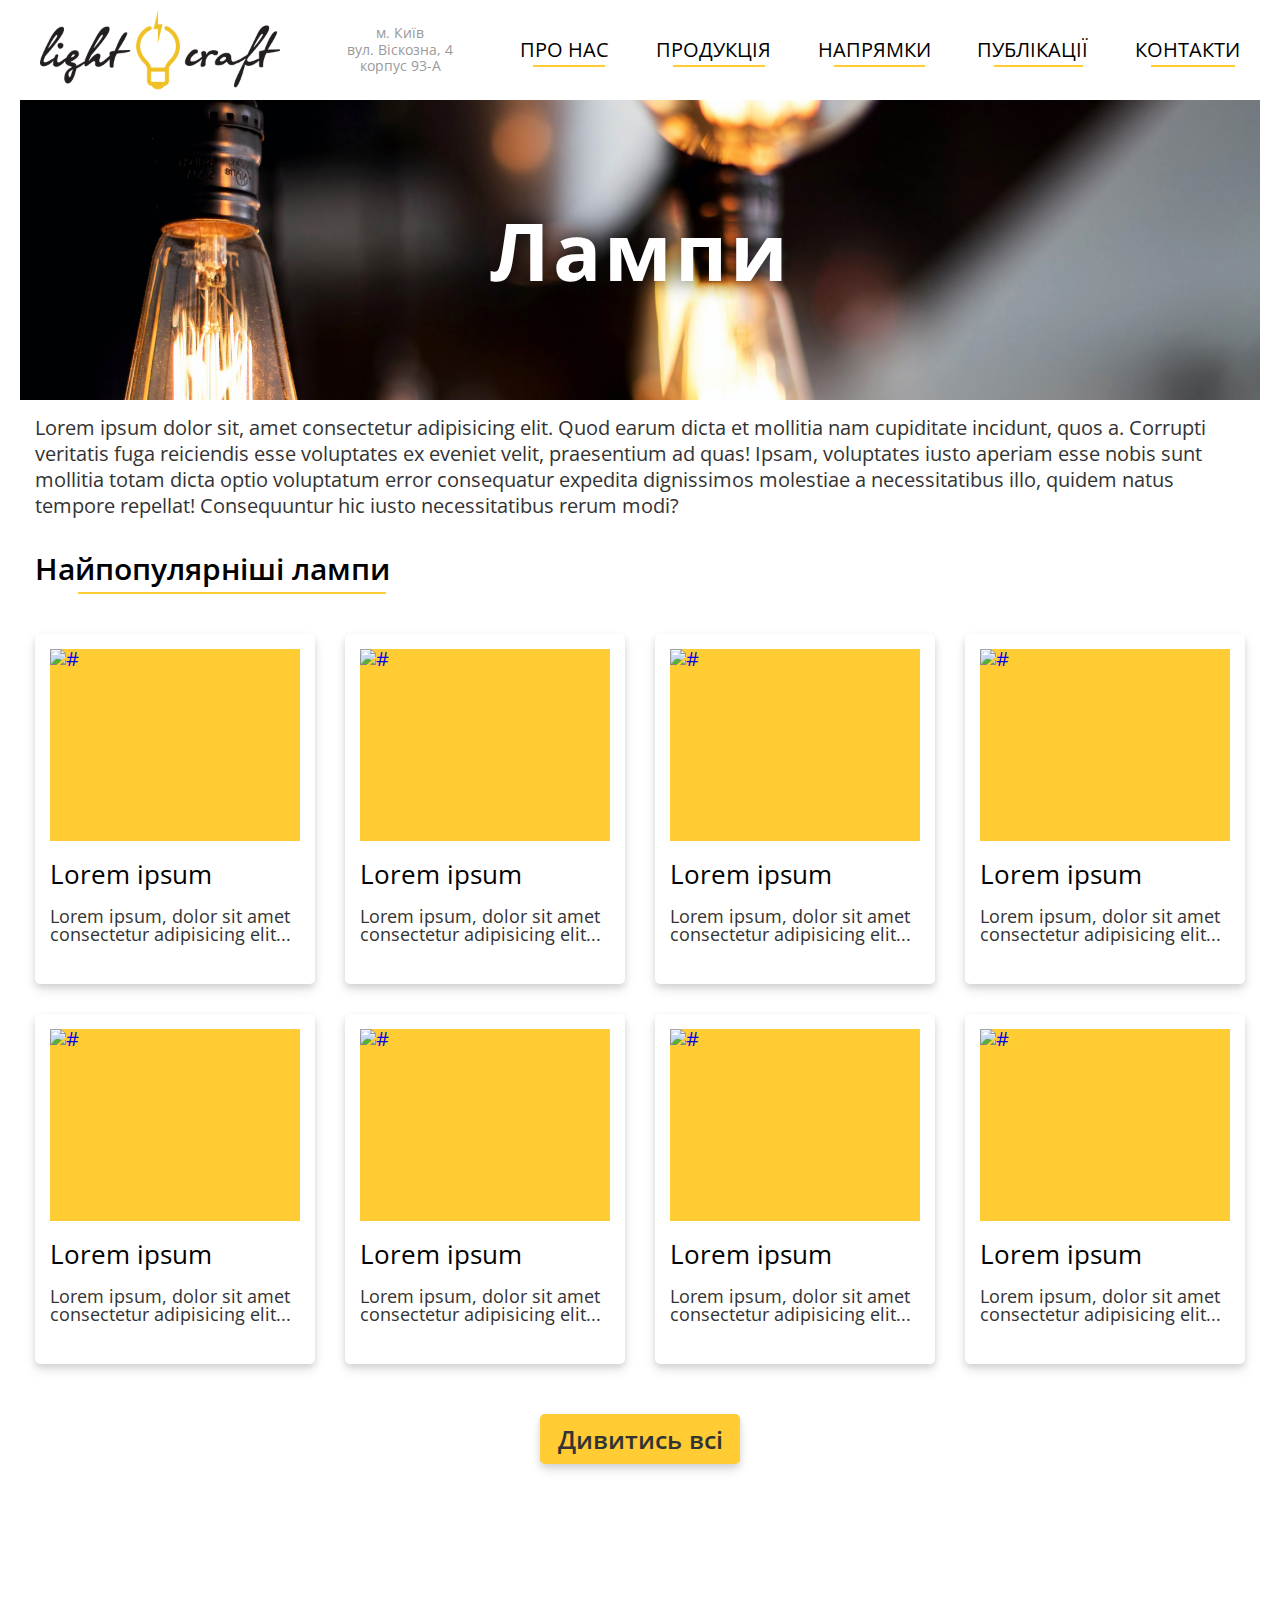
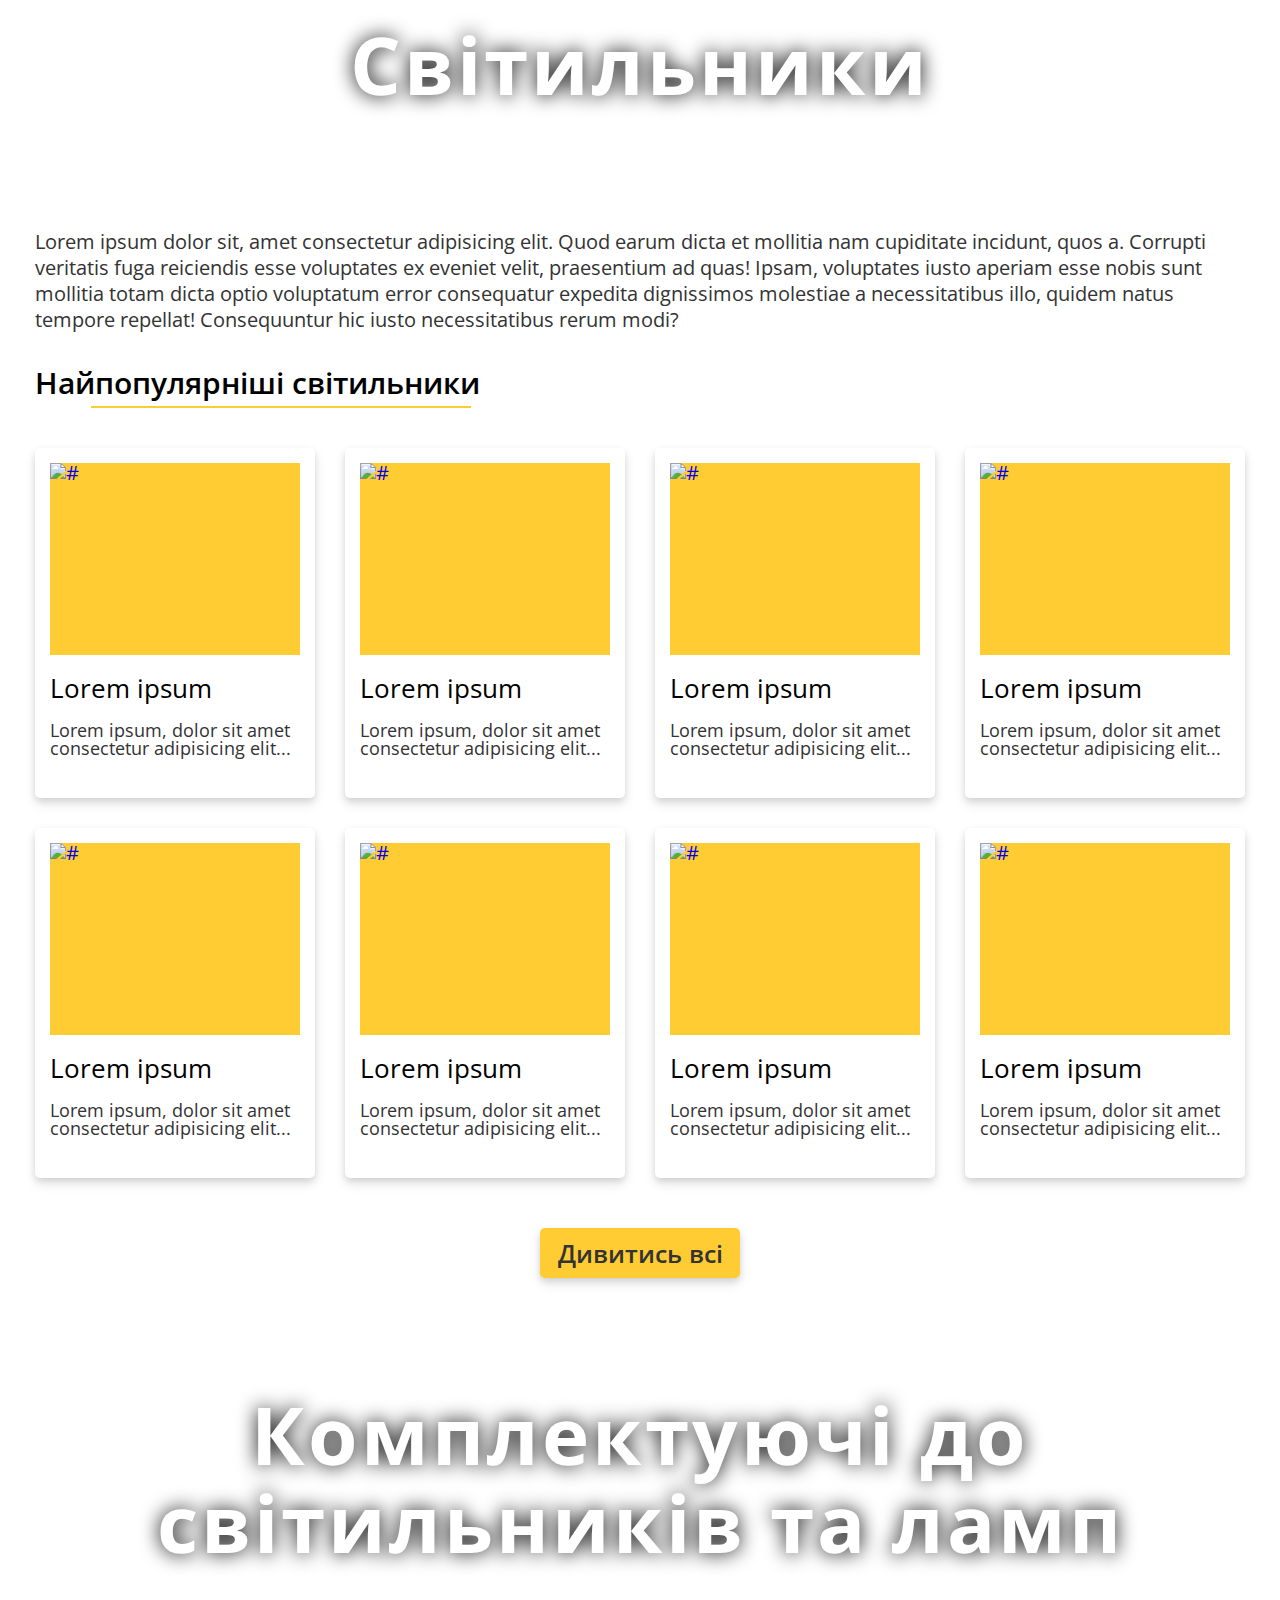
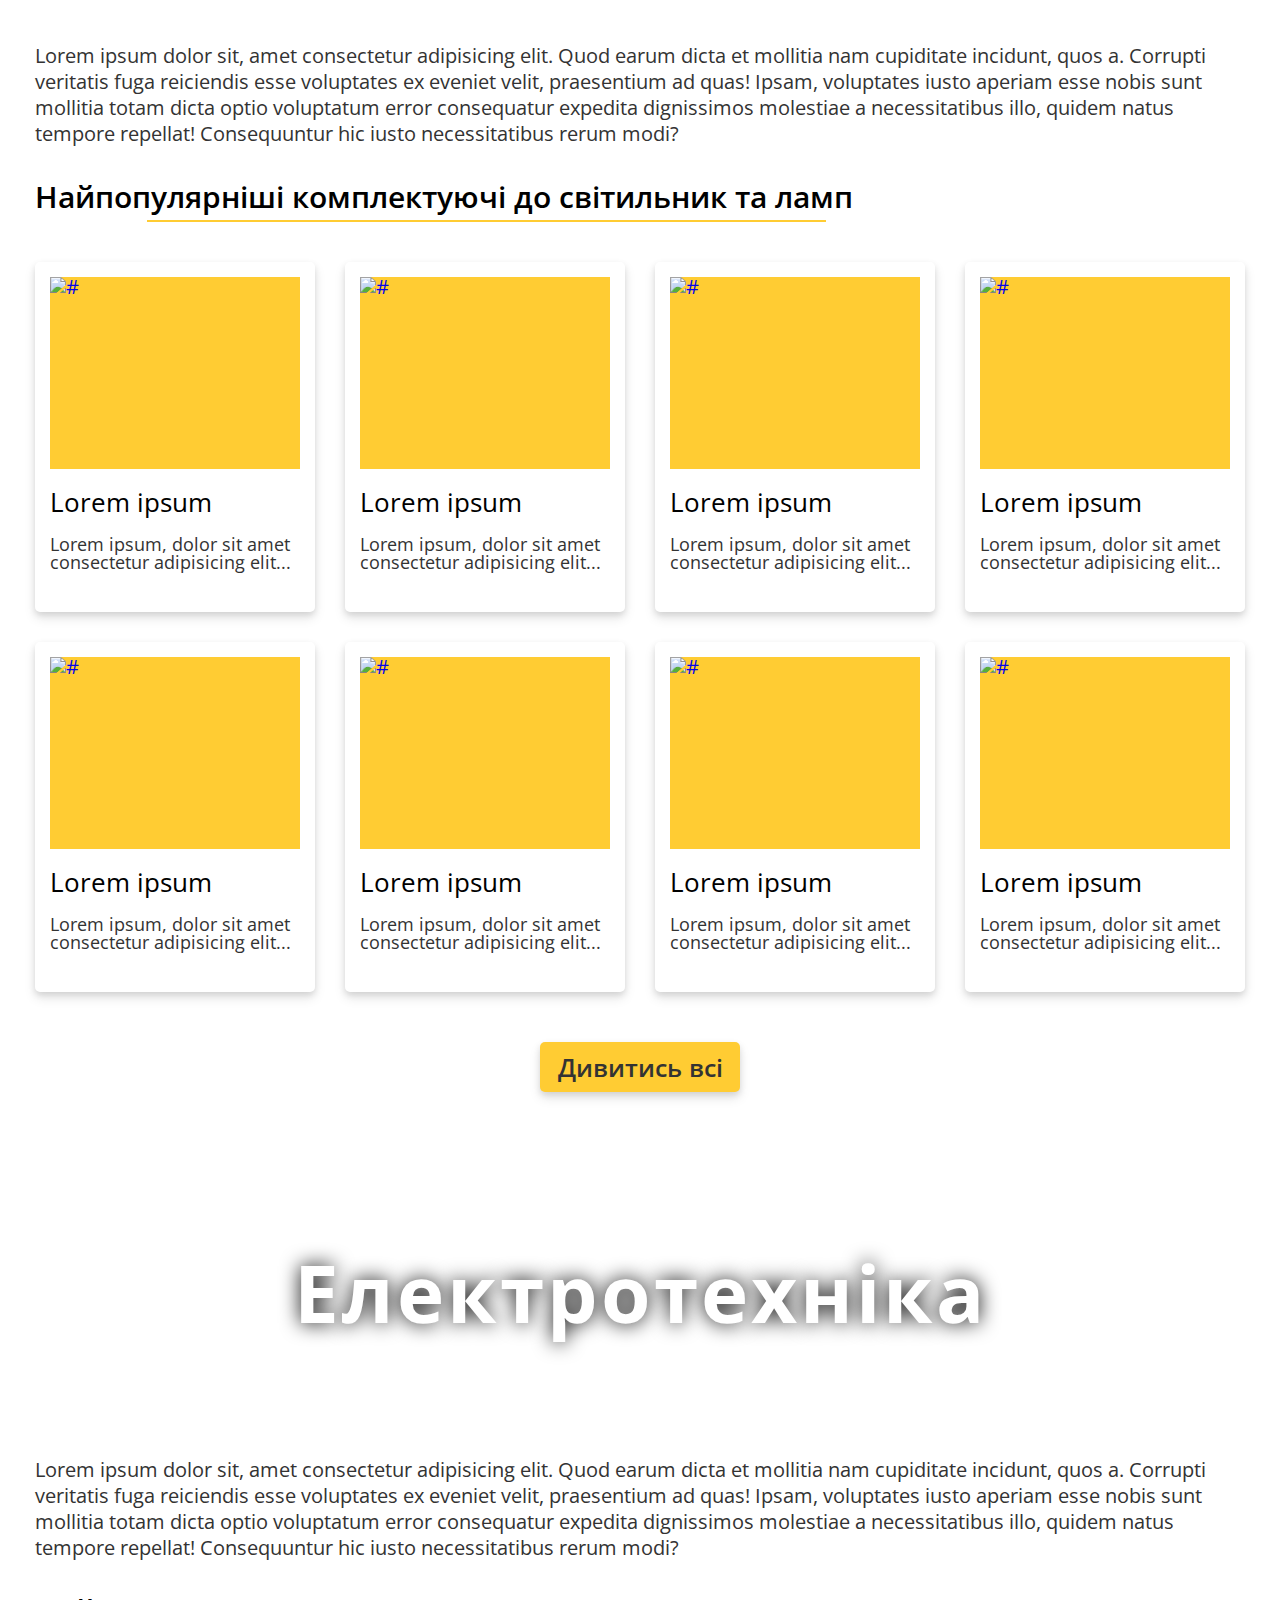
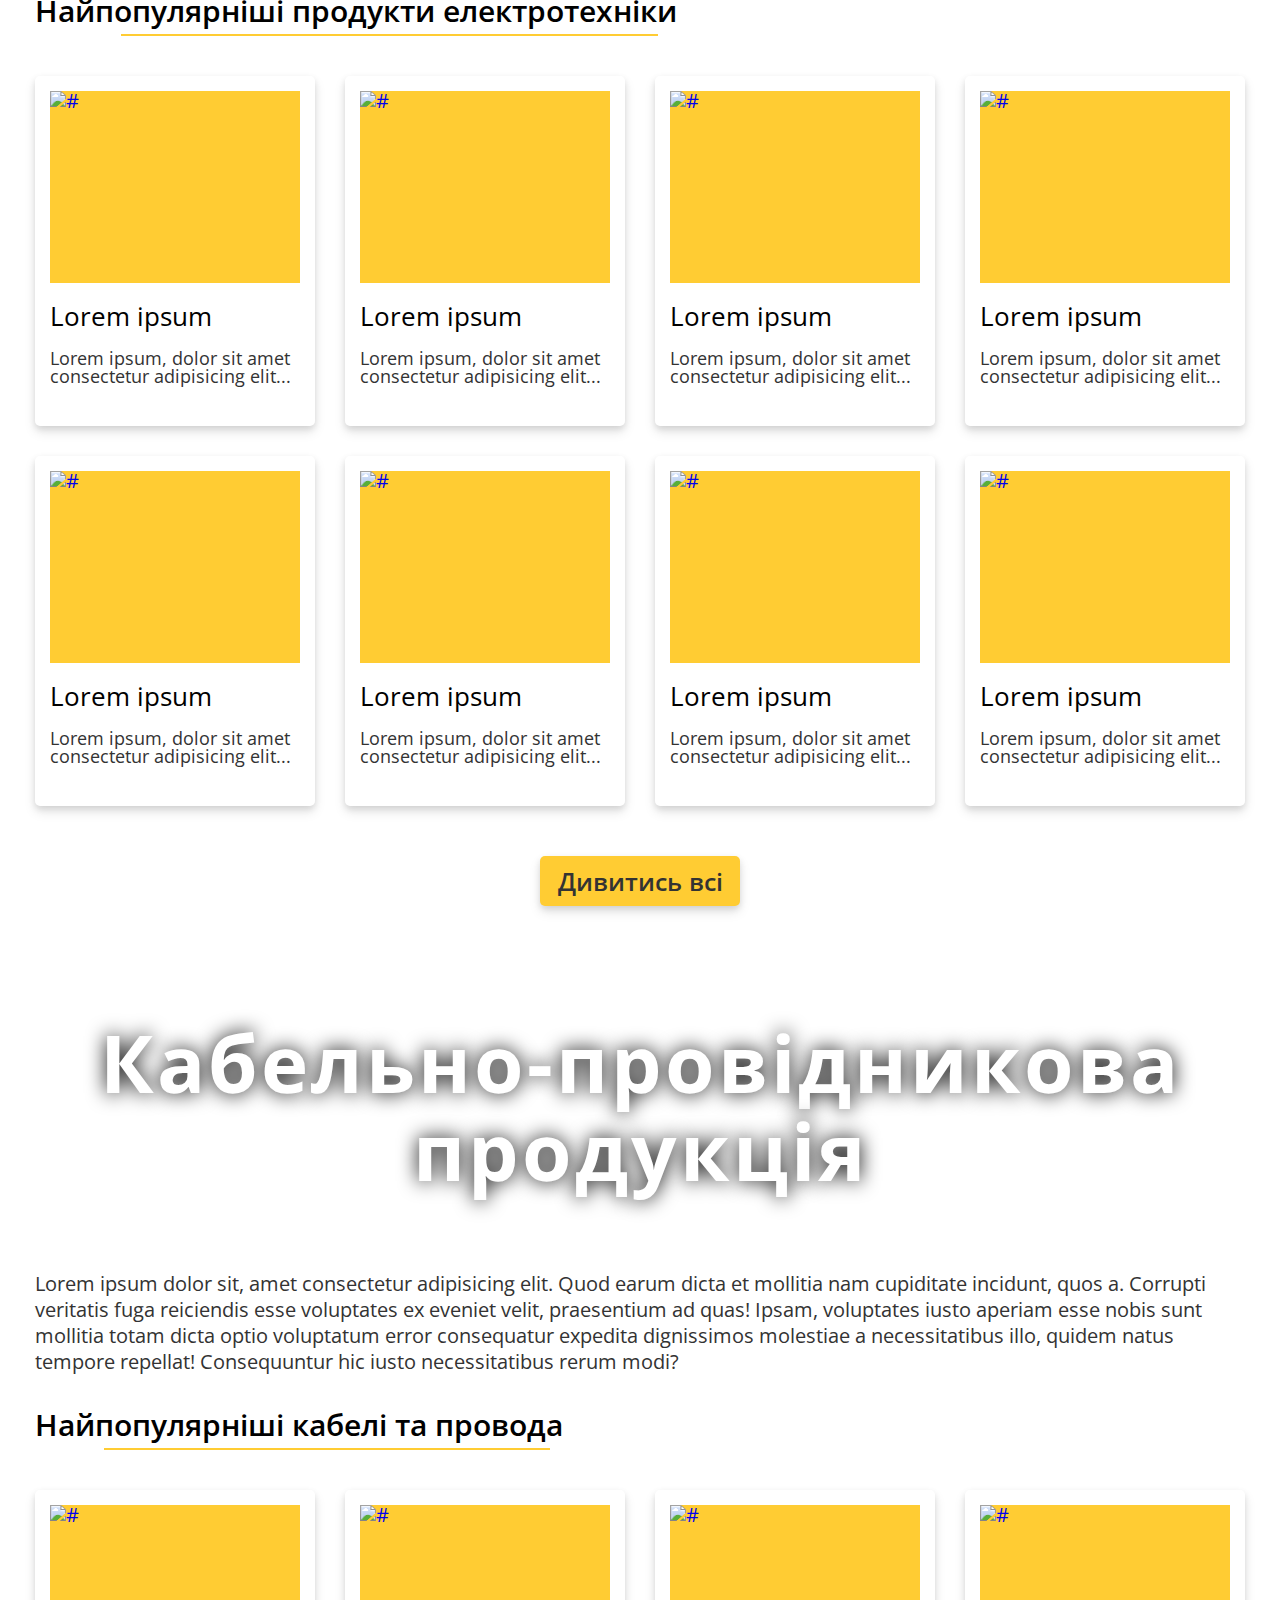
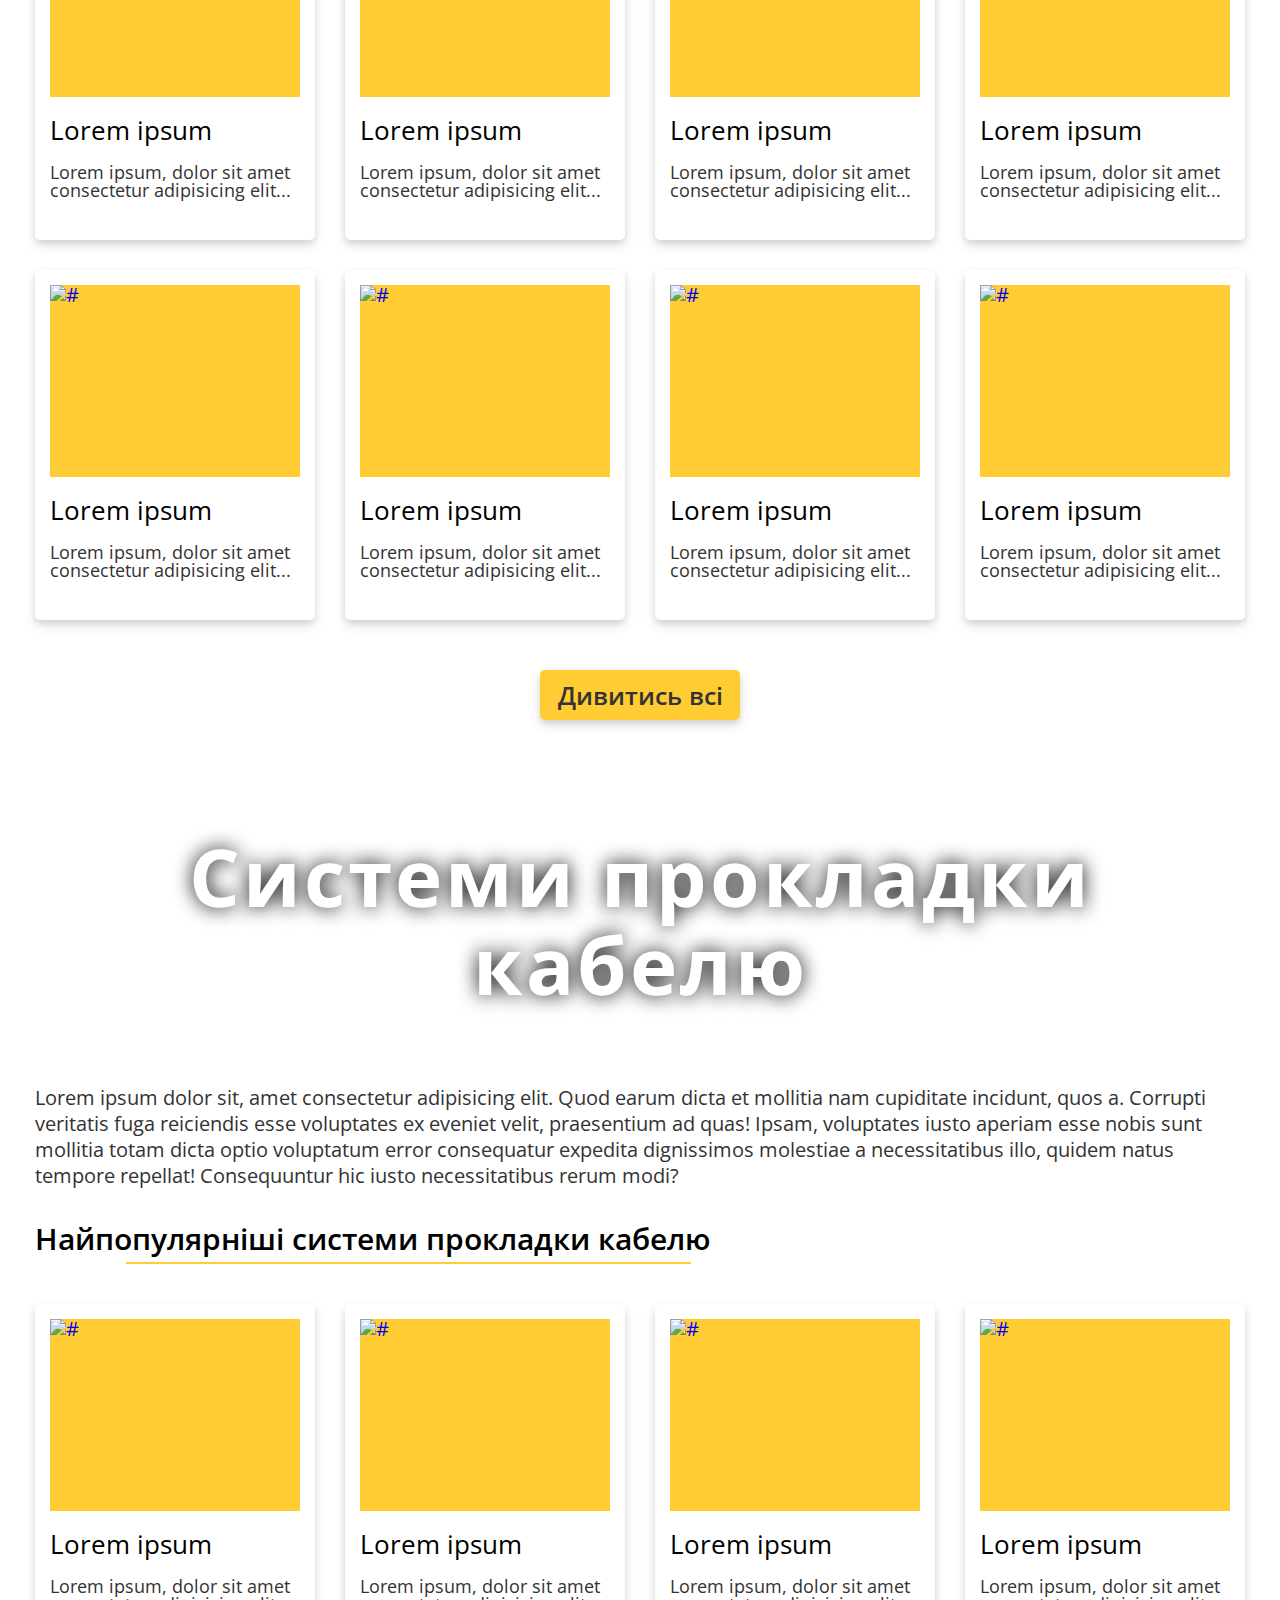
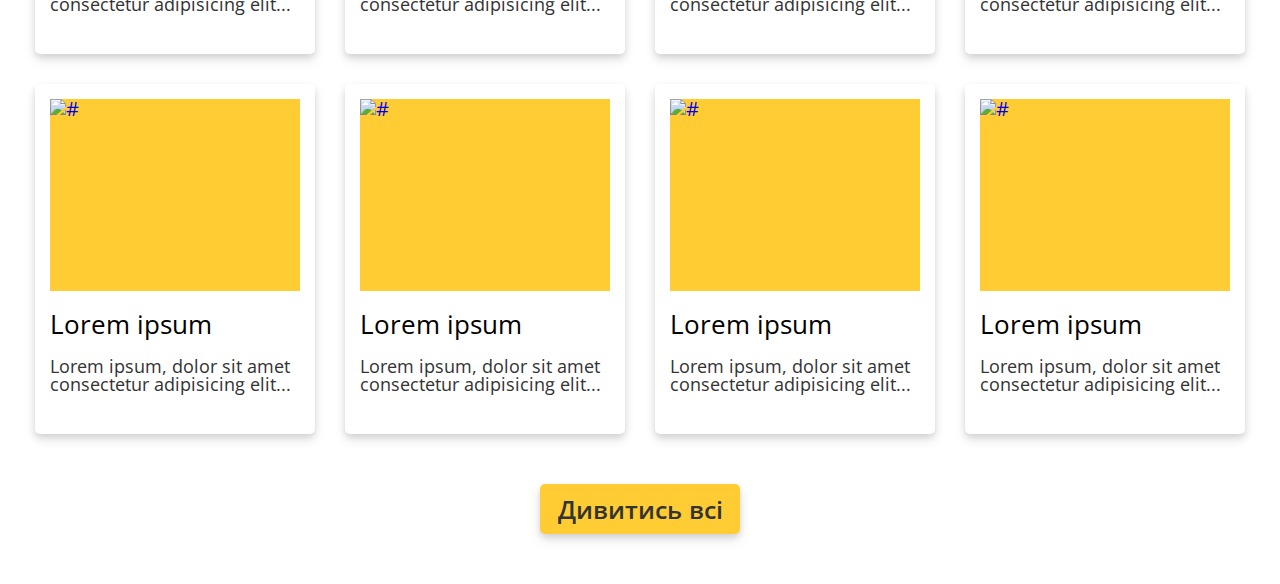
==== index.html @ 18b433c8 "Add files via upload" ====
<!DOCTYPE html>
<html lang="en">
<head>
  <meta charset="UTF-8">
  <meta http-equiv="X-UA-Compatible" content="IE=edge">
  <meta name="viewport" content="width=device-width, initial-scale=1.0">
  <title>LightCraft. Рішення у сфері світлотехнічного та електротехнічного забезпечення</title>
  <link rel="stylesheet" href="css/style.css">
  <link rel="shortcut icon" href="assets/img/favicon.ico" type="image/x-icon">
</head>
<body>
  <div class="wrapper">
    <nav class="nav" id="nav">
      <div class="container">
        <a href="#" class="nav__logo">
          <img src="assets/img/logo.png" alt="LightCraft">
        </a>
        <p class="nav__address">м. Київ<br>вул. Віскозна, 4<br>корпус 93-А</p>
        <ul class="nav__menu menu">
          <li class="menu__items menu__items-anim">Про нас
            <ul class="menu__item">
              <li class="menu__link"><a href="#">Про компанію</a></li>
              <li class="menu__link"><a href="#">Наш персонал</a></li>
            </ul>
          </li>
          <li class="menu__items menu__items-anim">Продукція
            <ul class="menu__item">
              <li class="menu__link"><a href="#">Лампи</a>
                <ul class="sub-menu__item">
                  <li class="sub-menu__link"><a href="#">Розжарювання</a></li>
                  <li class="sub-menu__link"><a href="#">Галогенові та світлодіодні аналоги</a></li>
                  <li class="sub-menu__link"><a href="#">Компактні люмінісцентні</a></li>
                  <li class="sub-menu__link"><a href="#">Люмінісцентні</a></li>
                  <li class="sub-menu__link"><a href="#">Розрядні (ртутні, натрієві, металогалогенні)</a></li>
                  <li class="sub-menu__link"><a href="#">Спеціальні, фотооптичні</a></li>
                </ul>
              </li>
              <li class="menu__link"><a href="#">Світильники</a>
                <ul class="sub-menu__item">
                  <li class="sub-menu__link"><a href="#">Вуличні світильники</a></li>
                  <li class="sub-menu__link"><a href="#">Прожектори</a></li>
                  <li class="sub-menu__link"><a href="#">Адміністративно-офісне освітлення</a></li>
                  <li class="sub-menu__link"><a href="#">Промислово-складське освітлення</a></li>
                  <li class="sub-menu__link"><a href="#">Вибухозахищені світильники</a></li>
                  <li class="sub-menu__link"><a href="#">Аварійні світильники та блоки живлення</a></li>
                  <li class="sub-menu__link"><a href="#">Побутове освітлення</a></li>
                </ul>
              </li>
              <li class="menu__link"><a href="#">Комплектуючі до світильників та ламп</a>
                <ul class="sub-menu__item">
                  <li class="sub-menu__link"><a href="#">Електронні баласти для люмінесцентних та компактних ламп</a></li>
                  <li class="sub-menu__link"><a href="#">Електронні баласти для розрядних ламп</a></li>
                  <li class="sub-menu__link"><a href="#">Електромагнітні баласти для люмінесцентних та компактних ламп</a></li>
                  <li class="sub-menu__link"><a href="#">Електромагнітні баласти для розрядних ламп</a></li>
                  <li class="sub-menu__link"><a href="#">Електронні трансформатори для галогенових ламп</a></li>
                  <li class="sub-menu__link"><a href="#">Електронні джерела живлення для LED</a></li>
                  <li class="sub-menu__link"><a href="#">Патрони та лампотримачі</a></li>
                  <li class="sub-menu__link"><a href="#">Імпульсні зарядні пристрої (ІЗП)</a></li>
                  <li class="sub-menu__link"><a href="#">Стартери</a></li>
                  <li class="sub-menu__link"><a href="#">Конденсатори реактивної потужності</a></li>
                </ul>
              </li>
              <li class="menu__link"><a href="#">Електротехніка</a>
                <ul class="sub-menu__item">
                  <li class="sub-menu__link"><a href="#">Модульне обладнання</a></li>
                  <li class="sub-menu__link"><a href="#">Cилове обладнання</a></li>
                  <li class="sub-menu__link"><a href="#">Комутаційне обладнання</a></li>
                  <li class="sub-menu__link"><a href="#">Щитове обладнання</a></li>
                  <li class="sub-menu__link"><a href="#">Лічильники</a></li>
                  <li class="sub-menu__link"><a href="#">Монтажні вироби</a></li>
                  <li class="sub-menu__link"><a href="#">Електрофурнітура</a></li>
                </ul>
              </li>
              <li class="menu__link"><a href="#">Кабельно-провідникова продукція</a>
                <ul class="sub-menu__item">
                  <li class="sub-menu__link"><a href="#">Кабель силовий</a></li>
                  <li class="sub-menu__link"><a href="#">Кабель силовий гнучкий</a></li>
                  <li class="sub-menu__link"><a href="#">Кабель монтажний</a></li>
                  <li class="sub-menu__link"><a href="#">Кабелі та проводи зв'язку</a></li>
                  <li class="sub-menu__link"><a href="#">Контрольний</a></li>
                  <li class="sub-menu__link"><a href="#">Кабель вогнестійкий</a></li>
                  <li class="sub-menu__link"><a href="#">Кабель для слаботочних мереж</a></li>
                  <li class="sub-menu__link"><a href="#">Провід для повітряних ліній передач</a></li>
                  <li class="sub-menu__link"><a href="#">Провід й шнури різного призначення</a></li>
                  <li class="sub-menu__link"><a href="#">Провід монтажний</a></li>
                </ul>
              </li>
              <li class="menu__link"><a href="#">Системи прокладки кабелю</a>
                <ul class="sub-menu__item">
                  <li class="sub-menu__link"><a href="#">Металорукав</a></li>
                  <li class="sub-menu__link"><a href="#">Кабельні канали</a></li>
                  <li class="sub-menu__link"><a href="#">Гофротруба</a></li>
                  <li class="sub-menu__link"><a href="#">Лотки</a></li>
                </ul>
              </li>
            </ul>
          </li>
          <li class="menu__items menu__items-anim">Напрямки
            <ul class="menu__item">
              <li class="menu__link"><a href="#">Освітлення</a></li>
              <li class="menu__link"><a href="#">Передача електричної енергії</a></li>
              <li class="menu__link"><a href="#">Управління та перетворення енергії</a></li>
            </ul>
          </li>
          <li class="menu__items menu__items-anim">Публікації
            <ul class="menu__item">
              <li class="menu__link"><a href="#">Новини</a></li>
              <li class="menu__link"><a href="#">Статті</a></li>
              <li class="menu__link"><a href="#">Акції</a></li>
            </ul>
          </li>
          <li class="menu__items"><a href="#">Контакти</a></li>
        </ul>
      </div>
    </nav>
    <header class="header" id="header">
      <div class="container">
        
      </div>
    </header>
    <main class="main">
      <div class="bulb item-block">
        <div class="container">
          <p class="item-block__title bulb__title">Лампи</p>
          <p class="item-block__subtitle">Lorem ipsum dolor sit, amet consectetur adipisicing elit. Quod earum dicta et mollitia nam cupiditate incidunt, quos a. Corrupti veritatis fuga reiciendis esse voluptates ex eveniet velit, praesentium ad quas!
          Ipsam, voluptates iusto aperiam esse nobis sunt mollitia totam dicta optio voluptatum error consequatur expedita dignissimos molestiae a necessitatibus illo, quidem natus tempore repellat! Consequuntur hic iusto necessitatibus rerum modi?</p>
          <p class="item-block__text">Найпопулярніші лампи</p>
          <div class="item-block__row">
            <div class="item-block__tile tile">
              <div class="tile__product">
                <a href="#" class="tile__img"><img src="#" alt="#"></a>
                <p class="tile__title"><a href="#">Lorem ipsum</a></p>
                <p class="tile__text">Lorem ipsum, dolor sit amet consectetur adipisicing elit...</p>
              </div>
            </div>
            <div class="item-block__tile tile">
              <div class="tile__product">
                <a href="#" class="tile__img"><img src="#" alt="#"></a>
                <p class="tile__title"><a href="#">Lorem ipsum</a></p>
                <p class="tile__text">Lorem ipsum, dolor sit amet consectetur adipisicing elit...</p>
              </div>
            </div>
            <div class="item-block__tile tile">
              <div class="tile__product">
                <a href="#" class="tile__img"><img src="#" alt="#"></a>
                <p class="tile__title"><a href="#">Lorem ipsum</a></p>
                <p class="tile__text">Lorem ipsum, dolor sit amet consectetur adipisicing elit...</p>
              </div>
            </div>
            <div class="item-block__tile tile">
              <div class="tile__product">
                <a href="#" class="tile__img"><img src="#" alt="#"></a>
                <p class="tile__title"><a href="#">Lorem ipsum</a></p>
                <p class="tile__text">Lorem ipsum, dolor sit amet consectetur adipisicing elit...</p>
              </div>
            </div>
          </div>
          <div class="item-block__row">
            <div class="item-block__tile tile">
              <div class="tile__product">
                <a href="#" class="tile__img"><img src="#" alt="#"></a>
                <p class="tile__title"><a href="#">Lorem ipsum</a></p>
                <p class="tile__text">Lorem ipsum, dolor sit amet consectetur adipisicing elit...</p>
              </div>
            </div>
            <div class="item-block__tile tile">
              <div class="tile__product">
                <a href="#" class="tile__img"><img src="#" alt="#"></a>
                <p class="tile__title"><a href="#">Lorem ipsum</a></p>
                <p class="tile__text">Lorem ipsum, dolor sit amet consectetur adipisicing elit...</p>
              </div>
            </div>
            <div class="item-block__tile tile">
              <div class="tile__product">
                <a href="#" class="tile__img"><img src="#" alt="#"></a>
                <p class="tile__title"><a href="#">Lorem ipsum</a></p>
                <p class="tile__text">Lorem ipsum, dolor sit amet consectetur adipisicing elit...</p>
              </div>
            </div>
            <div class="item-block__tile tile">
              <div class="tile__product">
                <a href="#" class="tile__img"><img src="#" alt="#"></a>
                <p class="tile__title"><a href="#">Lorem ipsum</a></p>
                <p class="tile__text">Lorem ipsum, dolor sit amet consectetur adipisicing elit...</p>
              </div>
            </div>
          </div>
          <a href="#" class="item-block__button">
            <button>Дивитись всі</button>
          </a>
        </div>
      </div>
      <div class="lamp item-block">
        <div class="container">
          <p class="item-block__title lamp__title">Світильники</p>
          <p class="item-block__subtitle">Lorem ipsum dolor sit, amet consectetur adipisicing elit. Quod earum dicta et mollitia nam cupiditate incidunt, quos a. Corrupti veritatis fuga reiciendis esse voluptates ex eveniet velit, praesentium ad quas!
          Ipsam, voluptates iusto aperiam esse nobis sunt mollitia totam dicta optio voluptatum error consequatur expedita dignissimos molestiae a necessitatibus illo, quidem natus tempore repellat! Consequuntur hic iusto necessitatibus rerum modi?</p>
          <p class="item-block__text">Найпопулярніші світильники</p>
          <div class="item-block__row">
            <div class="item-block__tile tile">
              <div class="tile__product">
                <a href="#" class="tile__img"><img src="#" alt="#"></a>
                <p class="tile__title"><a href="#">Lorem ipsum</a></p>
                <p class="tile__text">Lorem ipsum, dolor sit amet consectetur adipisicing elit...</p>
              </div>
            </div>
            <div class="item-block__tile tile">
              <div class="tile__product">
                <a href="#" class="tile__img"><img src="#" alt="#"></a>
                <p class="tile__title"><a href="#">Lorem ipsum</a></p>
                <p class="tile__text">Lorem ipsum, dolor sit amet consectetur adipisicing elit...</p>
              </div>
            </div>
            <div class="item-block__tile tile">
              <div class="tile__product">
                <a href="#" class="tile__img"><img src="#" alt="#"></a>
                <p class="tile__title"><a href="#">Lorem ipsum</a></p>
                <p class="tile__text">Lorem ipsum, dolor sit amet consectetur adipisicing elit...</p>
              </div>
            </div>
            <div class="item-block__tile tile">
              <div class="tile__product">
                <a href="#" class="tile__img"><img src="#" alt="#"></a>
                <p class="tile__title"><a href="#">Lorem ipsum</a></p>
                <p class="tile__text">Lorem ipsum, dolor sit amet consectetur adipisicing elit...</p>
              </div>
            </div>
          </div>
          <div class="item-block__row">
            <div class="item-block__tile tile">
              <div class="tile__product">
                <a href="#" class="tile__img"><img src="#" alt="#"></a>
                <p class="tile__title"><a href="#">Lorem ipsum</a></p>
                <p class="tile__text">Lorem ipsum, dolor sit amet consectetur adipisicing elit...</p>
              </div>
            </div>
            <div class="item-block__tile tile">
              <div class="tile__product">
                <a href="#" class="tile__img"><img src="#" alt="#"></a>
                <p class="tile__title"><a href="#">Lorem ipsum</a></p>
                <p class="tile__text">Lorem ipsum, dolor sit amet consectetur adipisicing elit...</p>
              </div>
            </div>
            <div class="item-block__tile tile">
              <div class="tile__product">
                <a href="#" class="tile__img"><img src="#" alt="#"></a>
                <p class="tile__title"><a href="#">Lorem ipsum</a></p>
                <p class="tile__text">Lorem ipsum, dolor sit amet consectetur adipisicing elit...</p>
              </div>
            </div>
            <div class="item-block__tile tile">
              <div class="tile__product">
                <a href="#" class="tile__img"><img src="#" alt="#"></a>
                <p class="tile__title"><a href="#">Lorem ipsum</a></p>
                <p class="tile__text">Lorem ipsum, dolor sit amet consectetur adipisicing elit...</p>
              </div>
            </div>
          </div>
          <a href="#" class="item-block__button">
            <button>Дивитись всі</button>
          </a>
        </div>
      </div>
      <div class="accessories item-block">
        <div class="container">
          <p class="item-block__title accessories__title">Комплектуючі до світильників та ламп</p>
          <p class="item-block__subtitle">Lorem ipsum dolor sit, amet consectetur adipisicing elit. Quod earum dicta et mollitia nam cupiditate incidunt, quos a. Corrupti veritatis fuga reiciendis esse voluptates ex eveniet velit, praesentium ad quas!
          Ipsam, voluptates iusto aperiam esse nobis sunt mollitia totam dicta optio voluptatum error consequatur expedita dignissimos molestiae a necessitatibus illo, quidem natus tempore repellat! Consequuntur hic iusto necessitatibus rerum modi?</p>
          <p class="item-block__text">Найпопулярніші комплектуючі до світильник та ламп</p>
          <div class="item-block__row">
            <div class="item-block__tile tile">
              <div class="tile__product">
                <a href="#" class="tile__img"><img src="#" alt="#"></a>
                <p class="tile__title"><a href="#">Lorem ipsum</a></p>
                <p class="tile__text">Lorem ipsum, dolor sit amet consectetur adipisicing elit...</p>
              </div>
            </div>
            <div class="item-block__tile tile">
              <div class="tile__product">
                <a href="#" class="tile__img"><img src="#" alt="#"></a>
                <p class="tile__title"><a href="#">Lorem ipsum</a></p>
                <p class="tile__text">Lorem ipsum, dolor sit amet consectetur adipisicing elit...</p>
              </div>
            </div>
            <div class="item-block__tile tile">
              <div class="tile__product">
                <a href="#" class="tile__img"><img src="#" alt="#"></a>
                <p class="tile__title"><a href="#">Lorem ipsum</a></p>
                <p class="tile__text">Lorem ipsum, dolor sit amet consectetur adipisicing elit...</p>
              </div>
            </div>
            <div class="item-block__tile tile">
              <div class="tile__product">
                <a href="#" class="tile__img"><img src="#" alt="#"></a>
                <p class="tile__title"><a href="#">Lorem ipsum</a></p>
                <p class="tile__text">Lorem ipsum, dolor sit amet consectetur adipisicing elit...</p>
              </div>
            </div>
          </div>
          <div class="item-block__row">
            <div class="item-block__tile tile">
              <div class="tile__product">
                <a href="#" class="tile__img"><img src="#" alt="#"></a>
                <p class="tile__title"><a href="#">Lorem ipsum</a></p>
                <p class="tile__text">Lorem ipsum, dolor sit amet consectetur adipisicing elit...</p>
              </div>
            </div>
            <div class="item-block__tile tile">
              <div class="tile__product">
                <a href="#" class="tile__img"><img src="#" alt="#"></a>
                <p class="tile__title"><a href="#">Lorem ipsum</a></p>
                <p class="tile__text">Lorem ipsum, dolor sit amet consectetur adipisicing elit...</p>
              </div>
            </div>
            <div class="item-block__tile tile">
              <div class="tile__product">
                <a href="#" class="tile__img"><img src="#" alt="#"></a>
                <p class="tile__title"><a href="#">Lorem ipsum</a></p>
                <p class="tile__text">Lorem ipsum, dolor sit amet consectetur adipisicing elit...</p>
              </div>
            </div>
            <div class="item-block__tile tile">
              <div class="tile__product">
                <a href="#" class="tile__img"><img src="#" alt="#"></a>
                <p class="tile__title"><a href="#">Lorem ipsum</a></p>
                <p class="tile__text">Lorem ipsum, dolor sit amet consectetur adipisicing elit...</p>
              </div>
            </div>
          </div>
          <a href="#" class="item-block__button">
            <button>Дивитись всі</button>
          </a>
        </div>
      </div>
      <div class="electrical item-block">
        <div class="container">
          <p class="item-block__title electrical__title">Електротехніка</p>
          <p class="item-block__subtitle">Lorem ipsum dolor sit, amet consectetur adipisicing elit. Quod earum dicta et mollitia nam cupiditate incidunt, quos a. Corrupti veritatis fuga reiciendis esse voluptates ex eveniet velit, praesentium ad quas!
          Ipsam, voluptates iusto aperiam esse nobis sunt mollitia totam dicta optio voluptatum error consequatur expedita dignissimos molestiae a necessitatibus illo, quidem natus tempore repellat! Consequuntur hic iusto necessitatibus rerum modi?</p>
          <p class="item-block__text">Найпопулярніші продукти електротехніки</p>
          <div class="item-block__row">
            <div class="item-block__tile tile">
              <div class="tile__product">
                <a href="#" class="tile__img"><img src="#" alt="#"></a>
                <p class="tile__title"><a href="#">Lorem ipsum</a></p>
                <p class="tile__text">Lorem ipsum, dolor sit amet consectetur adipisicing elit...</p>
              </div>
            </div>
            <div class="item-block__tile tile">
              <div class="tile__product">
                <a href="#" class="tile__img"><img src="#" alt="#"></a>
                <p class="tile__title"><a href="#">Lorem ipsum</a></p>
                <p class="tile__text">Lorem ipsum, dolor sit amet consectetur adipisicing elit...</p>
              </div>
            </div>
            <div class="item-block__tile tile">
              <div class="tile__product">
                <a href="#" class="tile__img"><img src="#" alt="#"></a>
                <p class="tile__title"><a href="#">Lorem ipsum</a></p>
                <p class="tile__text">Lorem ipsum, dolor sit amet consectetur adipisicing elit...</p>
              </div>
            </div>
            <div class="item-block__tile tile">
              <div class="tile__product">
                <a href="#" class="tile__img"><img src="#" alt="#"></a>
                <p class="tile__title"><a href="#">Lorem ipsum</a></p>
                <p class="tile__text">Lorem ipsum, dolor sit amet consectetur adipisicing elit...</p>
              </div>
            </div>
          </div>
          <div class="item-block__row">
            <div class="item-block__tile tile">
              <div class="tile__product">
                <a href="#" class="tile__img"><img src="#" alt="#"></a>
                <p class="tile__title"><a href="#">Lorem ipsum</a></p>
                <p class="tile__text">Lorem ipsum, dolor sit amet consectetur adipisicing elit...</p>
              </div>
            </div>
            <div class="item-block__tile tile">
              <div class="tile__product">
                <a href="#" class="tile__img"><img src="#" alt="#"></a>
                <p class="tile__title"><a href="#">Lorem ipsum</a></p>
                <p class="tile__text">Lorem ipsum, dolor sit amet consectetur adipisicing elit...</p>
              </div>
            </div>
            <div class="item-block__tile tile">
              <div class="tile__product">
                <a href="#" class="tile__img"><img src="#" alt="#"></a>
                <p class="tile__title"><a href="#">Lorem ipsum</a></p>
                <p class="tile__text">Lorem ipsum, dolor sit amet consectetur adipisicing elit...</p>
              </div>
            </div>
            <div class="item-block__tile tile">
              <div class="tile__product">
                <a href="#" class="tile__img"><img src="#" alt="#"></a>
                <p class="tile__title"><a href="#">Lorem ipsum</a></p>
                <p class="tile__text">Lorem ipsum, dolor sit amet consectetur adipisicing elit...</p>
              </div>
            </div>
          </div>
          <a href="#" class="item-block__button">
            <button>Дивитись всі</button>
          </a>
        </div>
      </div>
      <div class="cable item-block">
        <div class="container">
          <p class="item-block__title cable__title">Кабельно-провідникова продукція</p>
          <p class="item-block__subtitle">Lorem ipsum dolor sit, amet consectetur adipisicing elit. Quod earum dicta et mollitia nam cupiditate incidunt, quos a. Corrupti veritatis fuga reiciendis esse voluptates ex eveniet velit, praesentium ad quas!
          Ipsam, voluptates iusto aperiam esse nobis sunt mollitia totam dicta optio voluptatum error consequatur expedita dignissimos molestiae a necessitatibus illo, quidem natus tempore repellat! Consequuntur hic iusto necessitatibus rerum modi?</p>
          <p class="item-block__text">Найпопулярніші кабелі та провода</p>
          <div class="item-block__row">
            <div class="item-block__tile tile">
              <div class="tile__product">
                <a href="#" class="tile__img"><img src="#" alt="#"></a>
                <p class="tile__title"><a href="#">Lorem ipsum</a></p>
                <p class="tile__text">Lorem ipsum, dolor sit amet consectetur adipisicing elit...</p>
              </div>
            </div>
            <div class="item-block__tile tile">
              <div class="tile__product">
                <a href="#" class="tile__img"><img src="#" alt="#"></a>
                <p class="tile__title"><a href="#">Lorem ipsum</a></p>
                <p class="tile__text">Lorem ipsum, dolor sit amet consectetur adipisicing elit...</p>
              </div>
            </div>
            <div class="item-block__tile tile">
              <div class="tile__product">
                <a href="#" class="tile__img"><img src="#" alt="#"></a>
                <p class="tile__title"><a href="#">Lorem ipsum</a></p>
                <p class="tile__text">Lorem ipsum, dolor sit amet consectetur adipisicing elit...</p>
              </div>
            </div>
            <div class="item-block__tile tile">
              <div class="tile__product">
                <a href="#" class="tile__img"><img src="#" alt="#"></a>
                <p class="tile__title"><a href="#">Lorem ipsum</a></p>
                <p class="tile__text">Lorem ipsum, dolor sit amet consectetur adipisicing elit...</p>
              </div>
            </div>
          </div>
          <div class="item-block__row">
            <div class="item-block__tile tile">
              <div class="tile__product">
                <a href="#" class="tile__img"><img src="#" alt="#"></a>
                <p class="tile__title"><a href="#">Lorem ipsum</a></p>
                <p class="tile__text">Lorem ipsum, dolor sit amet consectetur adipisicing elit...</p>
              </div>
            </div>
            <div class="item-block__tile tile">
              <div class="tile__product">
                <a href="#" class="tile__img"><img src="#" alt="#"></a>
                <p class="tile__title"><a href="#">Lorem ipsum</a></p>
                <p class="tile__text">Lorem ipsum, dolor sit amet consectetur adipisicing elit...</p>
              </div>
            </div>
            <div class="item-block__tile tile">
              <div class="tile__product">
                <a href="#" class="tile__img"><img src="#" alt="#"></a>
                <p class="tile__title"><a href="#">Lorem ipsum</a></p>
                <p class="tile__text">Lorem ipsum, dolor sit amet consectetur adipisicing elit...</p>
              </div>
            </div>
            <div class="item-block__tile tile">
              <div class="tile__product">
                <a href="#" class="tile__img"><img src="#" alt="#"></a>
                <p class="tile__title"><a href="#">Lorem ipsum</a></p>
                <p class="tile__text">Lorem ipsum, dolor sit amet consectetur adipisicing elit...</p>
              </div>
            </div>
          </div>
          <a href="#" class="item-block__button">
            <button>Дивитись всі</button>
          </a>
        </div>
      </div>
      <div class="cable-sys item-block">
        <div class="container">
          <p class="item-block__title cable-sys__title">Системи прокладки кабелю</p>
          <p class="item-block__subtitle">Lorem ipsum dolor sit, amet consectetur adipisicing elit. Quod earum dicta et mollitia nam cupiditate incidunt, quos a. Corrupti veritatis fuga reiciendis esse voluptates ex eveniet velit, praesentium ad quas!
          Ipsam, voluptates iusto aperiam esse nobis sunt mollitia totam dicta optio voluptatum error consequatur expedita dignissimos molestiae a necessitatibus illo, quidem natus tempore repellat! Consequuntur hic iusto necessitatibus rerum modi?</p>
          <p class="item-block__text">Найпопулярніші системи прокладки кабелю</p>
          <div class="item-block__row">
            <div class="item-block__tile tile">
              <div class="tile__product">
                <a href="#" class="tile__img"><img src="#" alt="#"></a>
                <p class="tile__title"><a href="#">Lorem ipsum</a></p>
                <p class="tile__text">Lorem ipsum, dolor sit amet consectetur adipisicing elit...</p>
              </div>
            </div>
            <div class="item-block__tile tile">
              <div class="tile__product">
                <a href="#" class="tile__img"><img src="#" alt="#"></a>
                <p class="tile__title"><a href="#">Lorem ipsum</a></p>
                <p class="tile__text">Lorem ipsum, dolor sit amet consectetur adipisicing elit...</p>
              </div>
            </div>
            <div class="item-block__tile tile">
              <div class="tile__product">
                <a href="#" class="tile__img"><img src="#" alt="#"></a>
                <p class="tile__title"><a href="#">Lorem ipsum</a></p>
                <p class="tile__text">Lorem ipsum, dolor sit amet consectetur adipisicing elit...</p>
              </div>
            </div>
            <div class="item-block__tile tile">
              <div class="tile__product">
                <a href="#" class="tile__img"><img src="#" alt="#"></a>
                <p class="tile__title"><a href="#">Lorem ipsum</a></p>
                <p class="tile__text">Lorem ipsum, dolor sit amet consectetur adipisicing elit...</p>
              </div>
            </div>
          </div>
          <div class="item-block__row">
            <div class="item-block__tile tile">
              <div class="tile__product">
                <a href="#" class="tile__img"><img src="#" alt="#"></a>
                <p class="tile__title"><a href="#">Lorem ipsum</a></p>
                <p class="tile__text">Lorem ipsum, dolor sit amet consectetur adipisicing elit...</p>
              </div>
            </div>
            <div class="item-block__tile tile">
              <div class="tile__product">
                <a href="#" class="tile__img"><img src="#" alt="#"></a>
                <p class="tile__title"><a href="#">Lorem ipsum</a></p>
                <p class="tile__text">Lorem ipsum, dolor sit amet consectetur adipisicing elit...</p>
              </div>
            </div>
            <div class="item-block__tile tile">
              <div class="tile__product">
                <a href="#" class="tile__img"><img src="#" alt="#"></a>
                <p class="tile__title"><a href="#">Lorem ipsum</a></p>
                <p class="tile__text">Lorem ipsum, dolor sit amet consectetur adipisicing elit...</p>
              </div>
            </div>
            <div class="item-block__tile tile">
              <div class="tile__product">
                <a href="#" class="tile__img"><img src="#" alt="#"></a>
                <p class="tile__title"><a href="#">Lorem ipsum</a></p>
                <p class="tile__text">Lorem ipsum, dolor sit amet consectetur adipisicing elit...</p>
              </div>
            </div>
          </div>
          <a href="#" class="item-block__button">
            <button>Дивитись всі</button>
          </a>
        </div>
      </div>
    </main>
    <footer class="footer" id="footer">
      <div class="container">
        
      </div>
    </footer>
  </div>
</body>
</html>
---- css/style.css ----
@import url("https://fonts.googleapis.com/css2?family=Open+Sans:wght@300;400;500;600;700;800&display=swap");
a, abbr, acronym, address, applet, article, aside, audio, b, big, blockquote, body, canvas, caption, center, cite, code, dd, del, details, dfn, div, dl, dt, em, embed, fieldset, figcaption, figure, footer, form, h1, h2, h3, h4, h5, h6, header, hgroup, html, i, iframe, img, ins, kbd, label, legend, li, mark, menu, nav, object, ol, output, p, pre, q, ruby, s, samp, section, small, span, strike, strong, sub, summary, sup, table, tbody, td, tfoot, th, thead, time, tr, tt, u, ul, var, video {
  margin: 0;
  padding: 0;
  border: 0;
  font-size: 100%;
  font: inherit;
  vertical-align: baseline;
  text-decoration: none;
}

article, aside, details, figcaption, figure, footer, header, hgroup, menu, nav, section {
  display: block;
}

body {
  line-height: 1;
}

ol, ul {
  list-style: none;
}

blockquote, q {
  quotes: none;
}

blockquote:after, blockquote:before, q:after, q:before {
  content: '';
  content: none;
}

table {
  border-collapse: collapse;
  border-spacing: 0;
}

.item-block .tile__product, .item-block__button button {
  -webkit-box-shadow: 0 3px 6px rgba(0, 0, 0, 0.1), 0 6px 12px rgba(0, 0, 0, 0.1);
          box-shadow: 0 3px 6px rgba(0, 0, 0, 0.1), 0 6px 12px rgba(0, 0, 0, 0.1);
  -webkit-transition: -webkit-transform 0.3s cubic-bezier(0.25, 0.8, 0.25, 1), -webkit-box-shadow 0.3s cubic-bezier(0.25, 0.8, 0.25, 1);
  transition: -webkit-transform 0.3s cubic-bezier(0.25, 0.8, 0.25, 1), -webkit-box-shadow 0.3s cubic-bezier(0.25, 0.8, 0.25, 1);
  transition: transform 0.3s cubic-bezier(0.25, 0.8, 0.25, 1), box-shadow 0.3s cubic-bezier(0.25, 0.8, 0.25, 1);
  transition: transform 0.3s cubic-bezier(0.25, 0.8, 0.25, 1), box-shadow 0.3s cubic-bezier(0.25, 0.8, 0.25, 1), -webkit-transform 0.3s cubic-bezier(0.25, 0.8, 0.25, 1), -webkit-box-shadow 0.3s cubic-bezier(0.25, 0.8, 0.25, 1);
}

.item-block .tile__product:hover, .item-block__button button:hover {
  -webkit-box-shadow: 0 16px 32px rgba(0, 0, 0, 0.1), 0 32px 64px rgba(0, 0, 0, 0.1);
          box-shadow: 0 16px 32px rgba(0, 0, 0, 0.1), 0 32px 64px rgba(0, 0, 0, 0.1);
  -webkit-transform: translate(0, -2px);
          transform: translate(0, -2px);
}

@-webkit-keyframes fadeInFromNone {
  0% {
    display: none;
    opacity: 0;
  }
  1% {
    display: block;
    opacity: 0;
  }
  100% {
    display: block;
    opacity: 1;
  }
}

@keyframes fadeInFromNone {
  0% {
    display: none;
    opacity: 0;
  }
  1% {
    display: block;
    opacity: 0;
  }
  100% {
    display: block;
    opacity: 1;
  }
}

html,
body {
  width: 100%;
  height: 100%;
  line-height: 1;
  background: #fff;
  font-family: "Open Sans", sans-serif;
  font-size: 20px;
  color: #000;
  font-weight: 400;
}

.wrapper {
  min-height: 100%;
  display: -webkit-box;
  display: -ms-flexbox;
  display: flex;
  -webkit-box-orient: vertical;
  -webkit-box-direction: normal;
      -ms-flex-direction: column;
          flex-direction: column;
}

.container {
  display: -webkit-box;
  display: -ms-flexbox;
  display: flex;
  -webkit-box-orient: vertical;
  -webkit-box-direction: normal;
      -ms-flex-direction: column;
          flex-direction: column;
  -webkit-box-align: start;
      -ms-flex-align: start;
          align-items: flex-start;
  width: 1240px;
  margin: 0 auto;
}

.nav .container {
  -webkit-box-orient: horizontal;
  -webkit-box-direction: normal;
      -ms-flex-direction: row;
          flex-direction: row;
  -webkit-box-pack: justify;
      -ms-flex-pack: justify;
          justify-content: space-between;
  -webkit-box-align: center;
      -ms-flex-align: center;
          align-items: center;
  height: 100px;
  padding: 0 20px;
  -webkit-box-sizing: border-box;
          box-sizing: border-box;
}

.nav__logo {
  width: 20%;
  line-height: 0;
}

.nav__logo img {
  width: 100%;
}

.nav__address {
  width: 10%;
  text-align: center;
  font-size: 14px;
  color: #999;
  font-weight: 400;
  line-height: 1.2;
}

.nav .menu {
  display: -webkit-box;
  display: -ms-flexbox;
  display: flex;
  width: 60%;
  -webkit-box-pack: justify;
      -ms-flex-pack: justify;
          justify-content: space-between;
  -webkit-box-align: center;
      -ms-flex-align: center;
          align-items: center;
}

.nav .menu__items {
  position: relative;
  cursor: pointer;
  font-size: 20px;
  color: #000;
  font-weight: 400;
  text-transform: uppercase;
}

.nav .menu__items::after {
  content: '';
  display: block;
  position: absolute;
  height: 2px;
  width: 80%;
  left: 15%;
  margin-top: 5px;
  background: #ffcc33;
  -webkit-transition: all 0.3s ease-out;
  transition: all 0.3s ease-out;
}

.nav .menu__items > a {
  font-size: inherit;
  color: inherit;
  font-weight: inherit;
}

.nav .menu__items-anim:hover {
  padding: 20px 0;
}

.nav .menu__items-anim:hover .menu__item {
  display: block;
  -webkit-animation: fadeInFromNone 0.3s ease-out;
          animation: fadeInFromNone 0.3s ease-out;
}

.nav .menu__items-anim:hover::after {
  width: 200px;
  height: 3px;
  left: 0;
  margin-top: 20px;
  -webkit-transition: all 0.3s ease-out;
  transition: all 0.3s ease-out;
}

.nav .menu__item {
  position: absolute;
  display: none;
  width: 200px;
  margin-top: 20px;
  -webkit-box-shadow: 0 0 20px rgba(0, 0, 0, 0.1);
          box-shadow: 0 0 20px rgba(0, 0, 0, 0.1);
  text-transform: none;
  background: #fff;
  border-radius: 0 0 5px 5px;
}

.nav .menu__link {
  position: relative;
  padding: 5px 10px 0 10px;
}

.nav .menu__link:first-child {
  margin-top: 10px;
}

.nav .menu__link:last-child {
  margin-bottom: 10px;
}

.nav .menu__link a {
  display: block;
  width: 100%;
  padding: 5px;
  -webkit-box-sizing: border-box;
          box-sizing: border-box;
  font-size: 13px;
  color: #000;
  font-weight: 400;
  border-bottom: 1px solid #999;
  -webkit-transition: all 0.3s ease-out;
  transition: all 0.3s ease-out;
}

.nav .menu__link:hover > a {
  padding-left: 10px;
  padding-right: 0;
  border-bottom: 1px solid #ffcc33;
  -webkit-transition: all 0.3s ease-out;
  transition: all 0.3s ease-out;
}

.nav .menu__link:hover .sub-menu__item {
  display: block;
  -webkit-animation: fadeInFromNone 0.3s ease-out;
          animation: fadeInFromNone 0.3s ease-out;
}

.nav .menu__link .sub-menu__item {
  position: absolute;
  display: none;
  top: 0;
  left: 200px;
  width: 250px;
  -webkit-box-shadow: 0 0 20px rgba(0, 0, 0, 0.1);
          box-shadow: 0 0 20px rgba(0, 0, 0, 0.1);
  text-transform: none;
  background: #fff;
  border-radius: 0 5px 5px 5px;
}

.nav .menu__link .sub-menu__link {
  position: relative;
  padding: 5px 10px 0 10px;
}

.nav .menu__link .sub-menu__link:first-child {
  margin-top: 10px;
}

.nav .menu__link .sub-menu__link:last-child {
  margin-bottom: 10px;
}

.nav .menu__link .sub-menu__link:hover > a {
  padding-left: 10px;
  padding-right: 0;
  border-bottom: 1px solid #ffcc33;
  -webkit-transition: all 0.3s ease-out;
  transition: all 0.3s ease-out;
}

.main {
  -webkit-box-flex: 1;
      -ms-flex: 1 1 auto;
          flex: 1 1 auto;
}

.item-block__title {
  display: -webkit-box;
  display: -ms-flexbox;
  display: flex;
  -webkit-box-pack: center;
      -ms-flex-pack: center;
          justify-content: center;
  -webkit-box-align: center;
      -ms-flex-align: center;
          align-items: center;
  width: 100%;
  height: 300px;
  font-size: 80px;
  color: #fff;
  font-weight: 700;
  text-align: center;
  line-height: 1.1;
  letter-spacing: 3px;
  text-shadow: 0 0 20px #000;
}

.item-block__subtitle {
  margin: 15px;
  line-height: 1.3;
  font-size: 20px;
  color: #333;
  font-weight: 400;
}

.item-block__text {
  padding: 20px 15px;
  font-size: 30px;
  color: #000;
  font-weight: 600;
  position: relative;
}

.item-block__text::after {
  content: '';
  display: block;
  position: absolute;
  left: 15%;
  bottom: 15%;
  height: 2px;
  width: 80%;
  background: #ffcc33;
  -webkit-transition: 0.3s;
  transition: 0.3s;
}

.item-block__text:hover::after {
  width: 100%;
  left: 0;
  bottom: 45%;
  -webkit-transition: 0.3s;
  transition: 0.3s;
}

.item-block__row {
  display: -webkit-box;
  display: -ms-flexbox;
  display: flex;
  -ms-flex-pack: distribute;
      justify-content: space-around;
  margin-top: 30px;
}

.item-block .tile {
  width: 25%;
  padding: 0 15px;
}

.item-block .tile__product {
  display: -webkit-box;
  display: -ms-flexbox;
  display: flex;
  -webkit-box-orient: vertical;
  -webkit-box-direction: normal;
      -ms-flex-direction: column;
          flex-direction: column;
  height: 350px;
  padding: 15px;
  -webkit-box-sizing: border-box;
          box-sizing: border-box;
  border-radius: 5px;
}

.item-block .tile__img {
  display: -webkit-box;
  display: -ms-flexbox;
  display: flex;
  height: 60%;
  -webkit-box-pack: center;
      -ms-flex-pack: center;
          justify-content: center;
  -webkit-box-align: center;
      -ms-flex-align: center;
          align-items: center;
}

.item-block .tile__img img {
  width: 100%;
  height: 100%;
  background: #ffcc33;
}

.item-block .tile__title {
  margin: 20px 0;
}

.item-block .tile__title a {
  font-size: 26px;
  color: #000;
  font-weight: 400;
}

.item-block .tile__text {
  font-size: 18px;
  color: #333;
  font-weight: 400;
}

.item-block__button {
  display: -webkit-box;
  display: -ms-flexbox;
  display: flex;
  -webkit-box-pack: center;
      -ms-flex-pack: center;
          justify-content: center;
  margin: 50px auto;
  border-radius: 5px;
}

.item-block__button button {
  -webkit-appearance: button;
     -moz-appearance: button;
          appearance: button;
  width: 200px;
  height: 50px;
  background: #ffcc33;
  font-family: "Open Sans", sans-serif;
  font-size: 25px;
  color: #333;
  font-weight: 600;
  border: none;
  border-radius: inherit;
  cursor: pointer;
}

.bulb__title {
  background: url("../assets/img/bulb-block-img.jpg") center/cover no-repeat fixed;
}

.lamp__title {
  background: url("../assets/img/lamp-block-img.jpg") center/cover no-repeat fixed;
}

.accessories__title {
  background: url("../assets/img/accessories-block-img.jpg") center/cover no-repeat fixed;
}

.electrical__title {
  background: url("../assets/img/electrical-block-img.jpg") center/cover no-repeat fixed;
}

.cable__title {
  background: url("../assets/img/cable-block-img.jpg") center/cover no-repeat fixed;
}

.cable-sys__title {
  background: url("../assets/img/cable-sys-block-img.jpg") center/cover no-repeat fixed;
}
/*# sourceMappingURL=style.css.map */
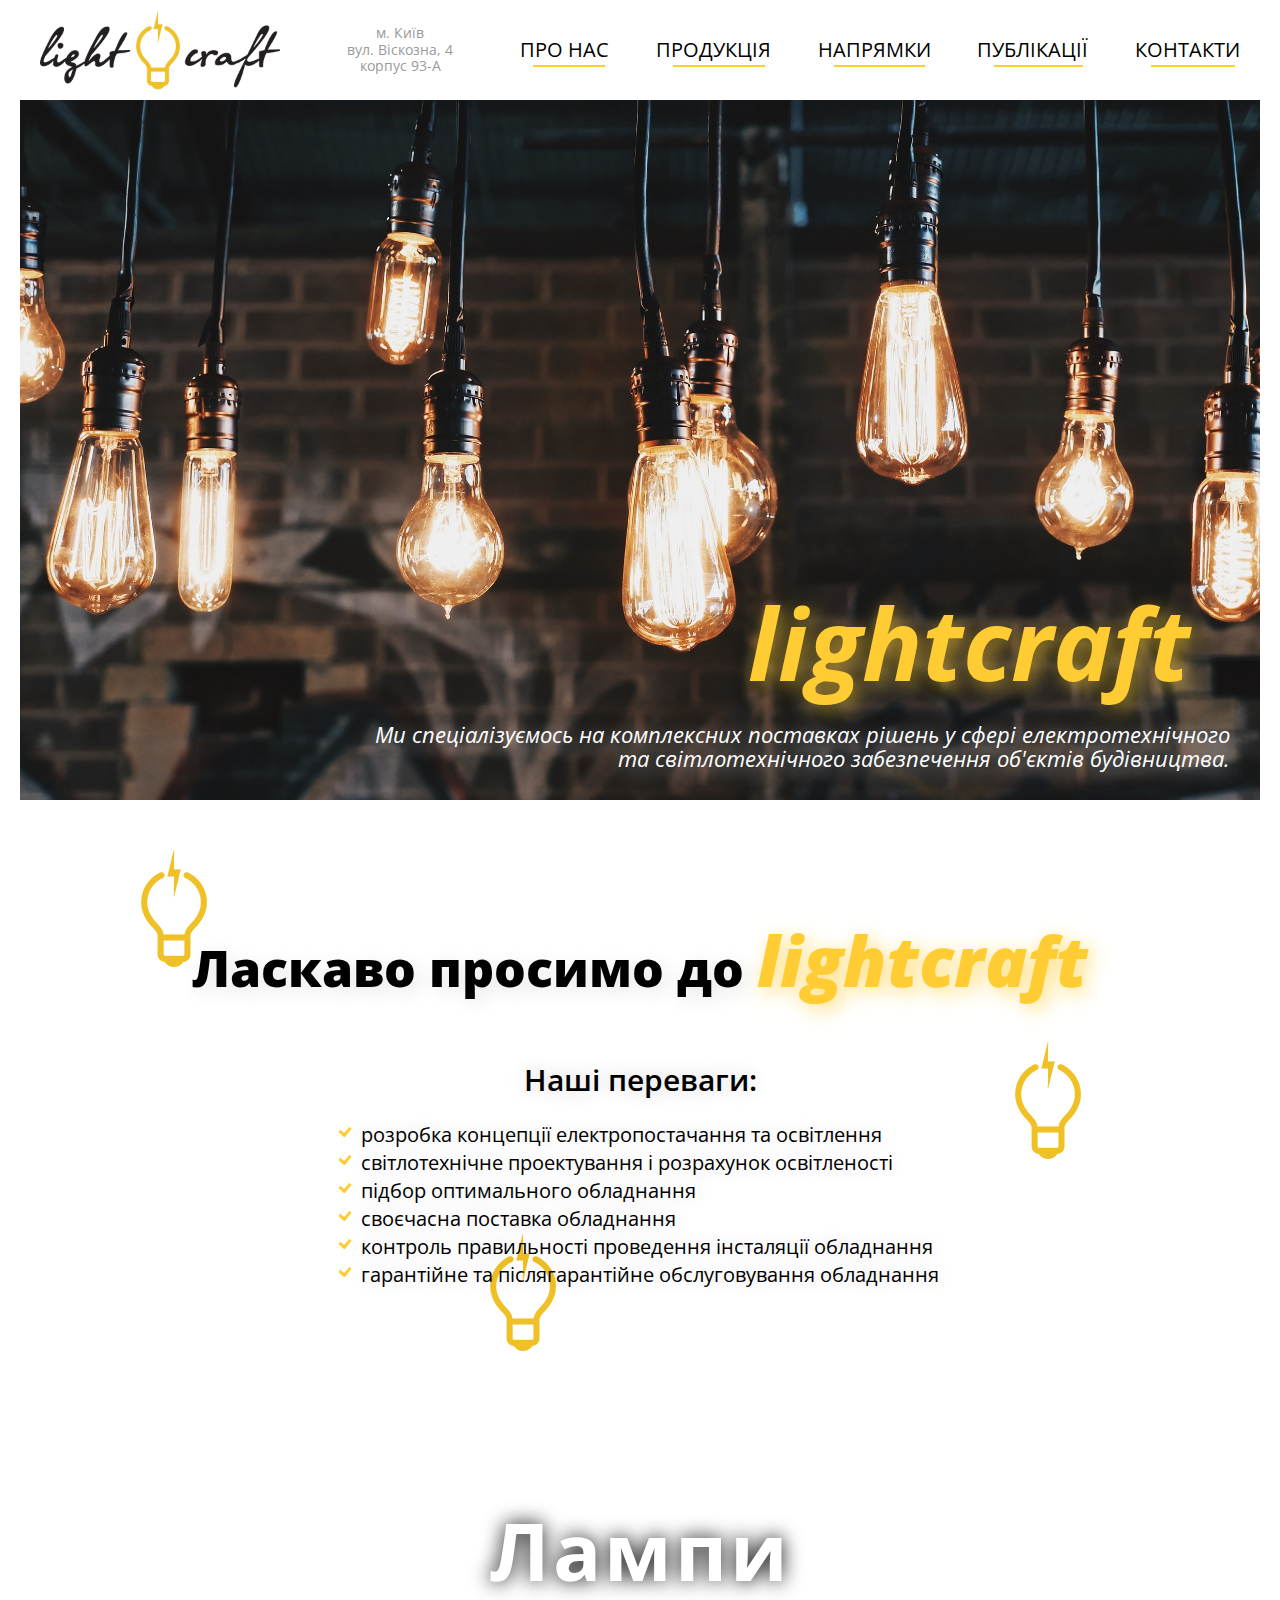
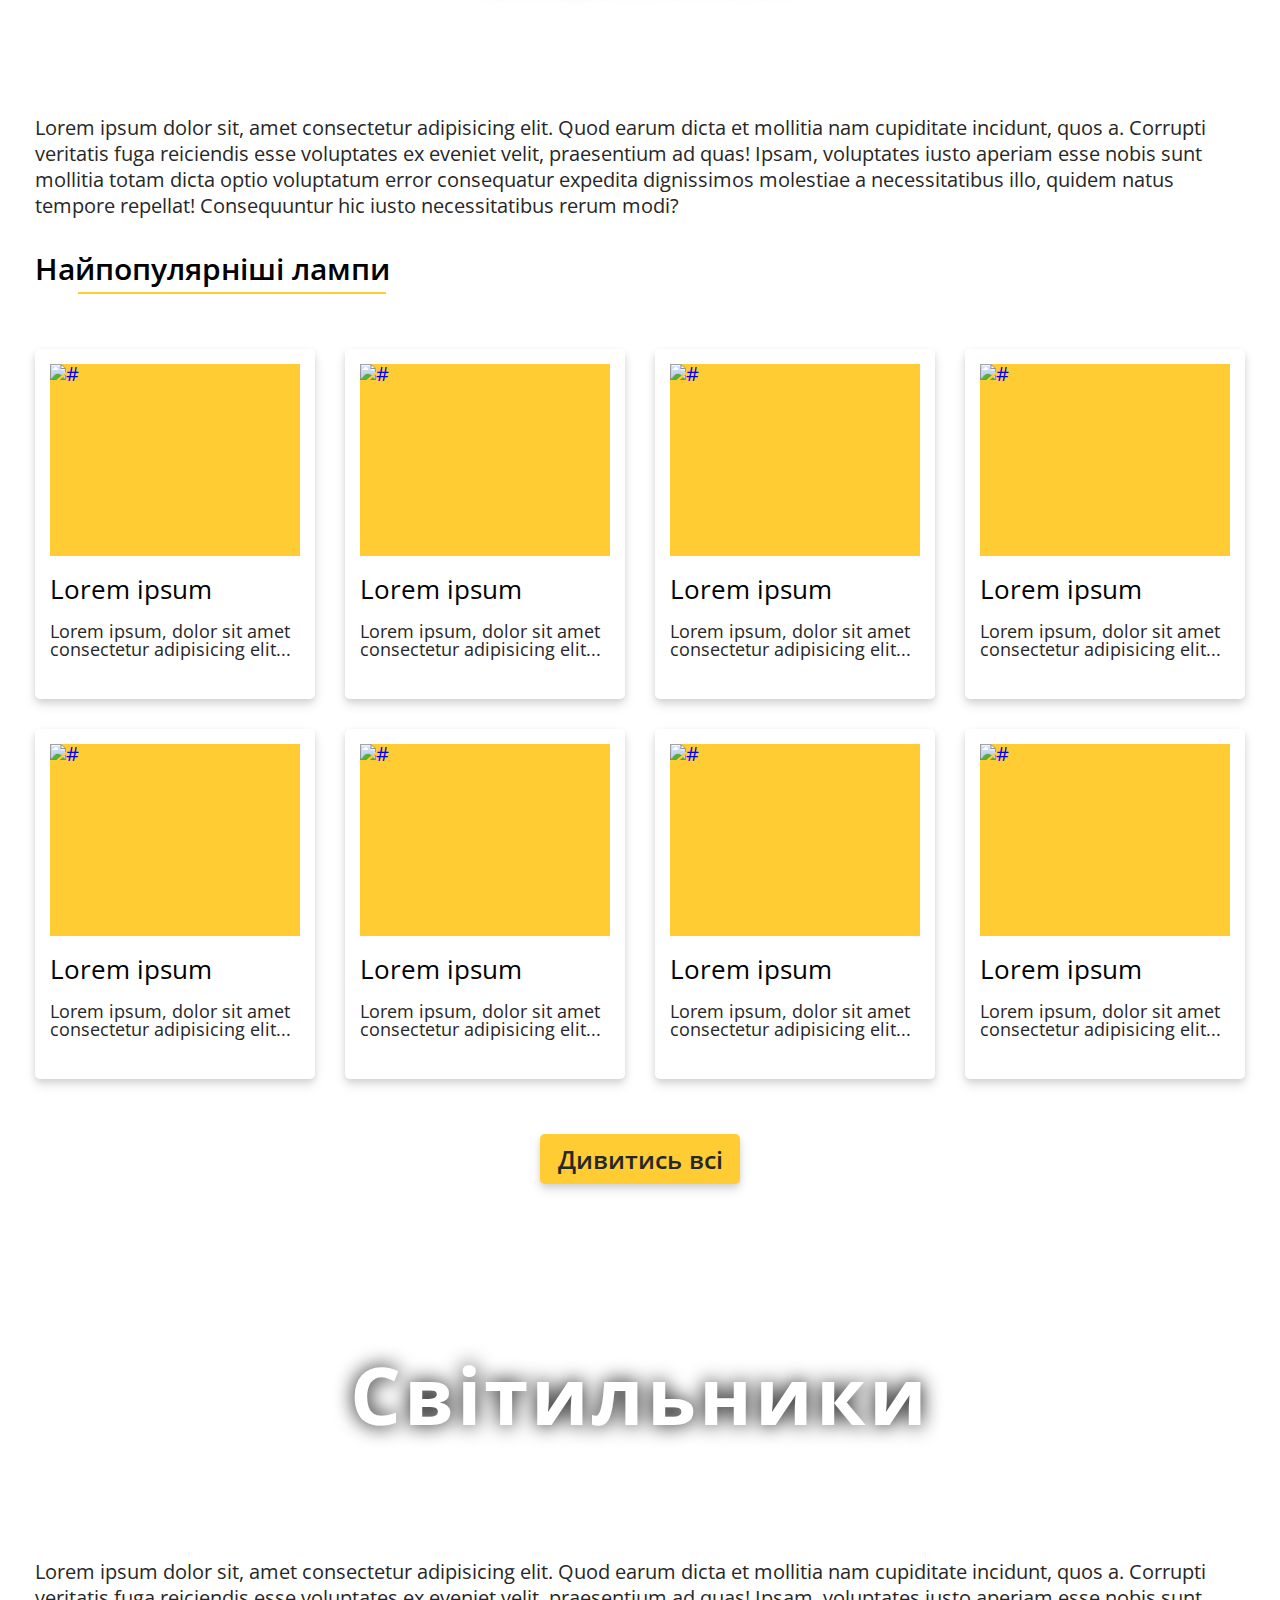
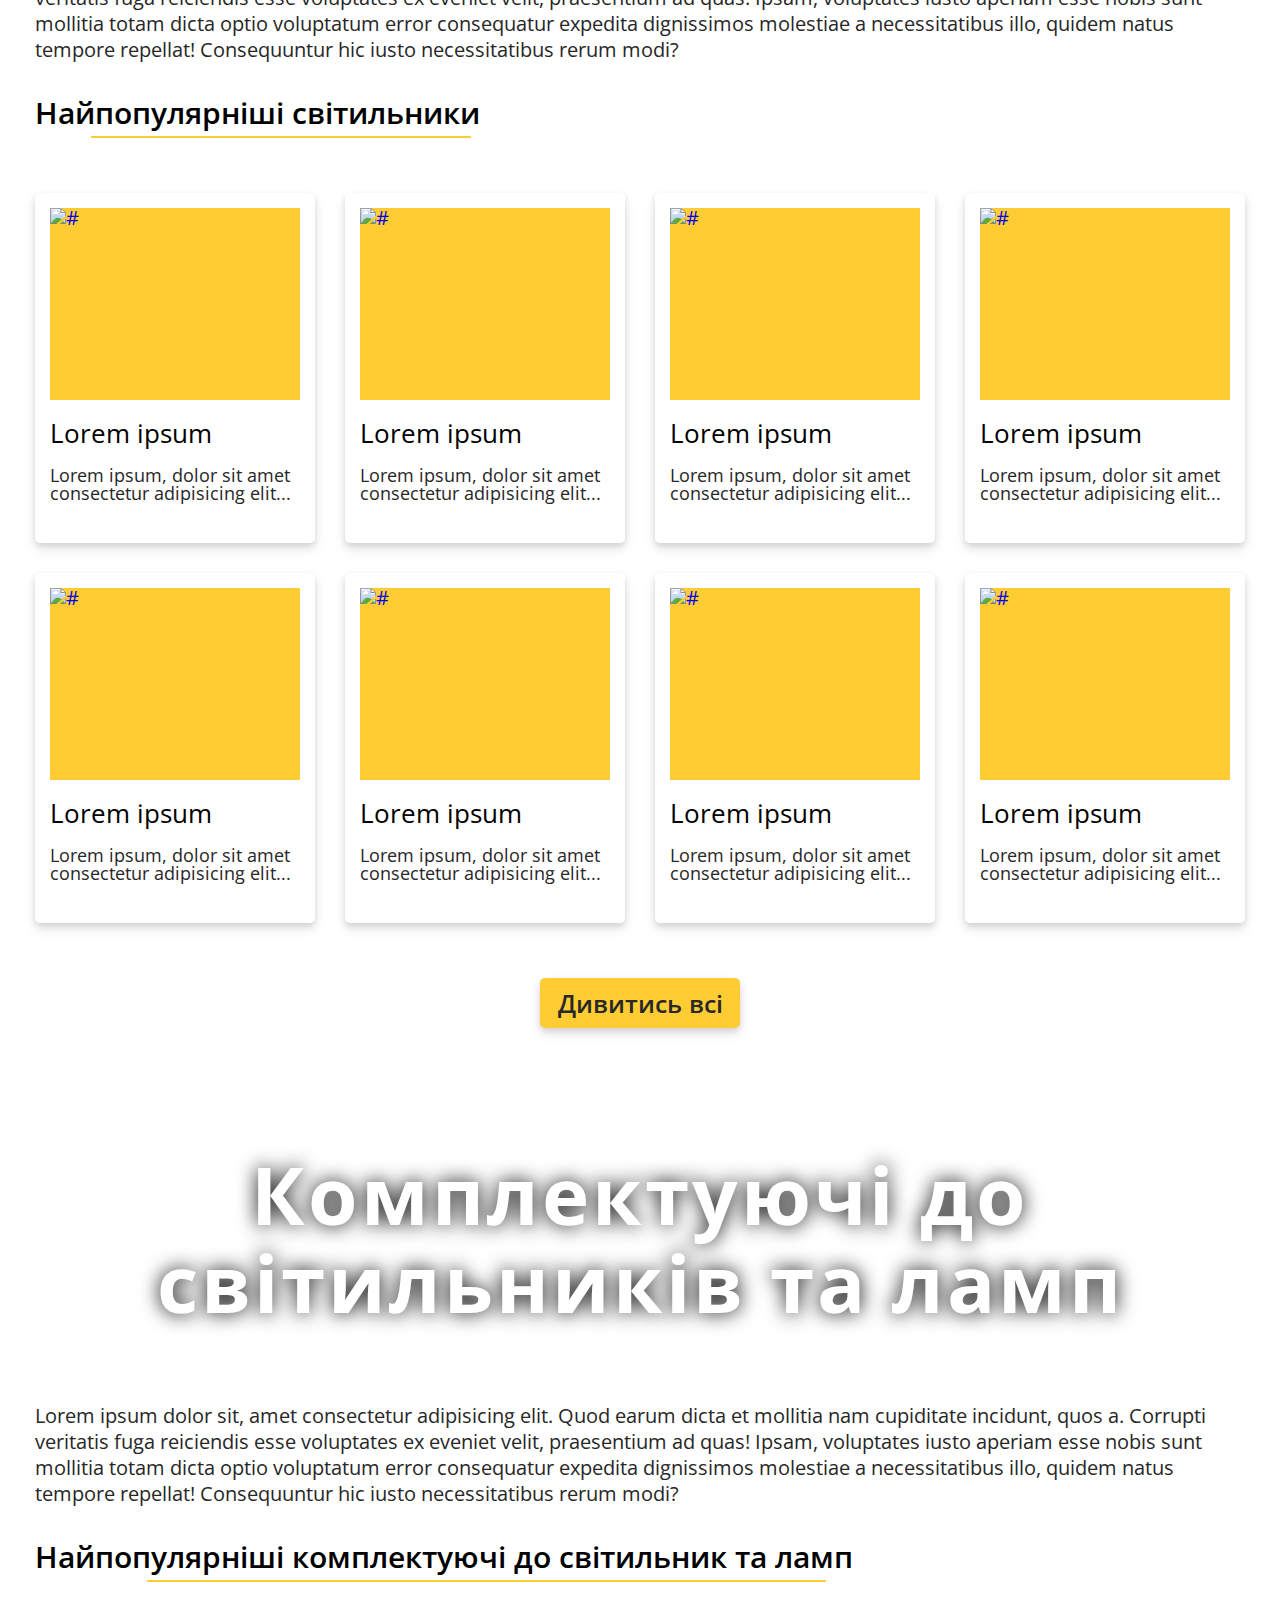
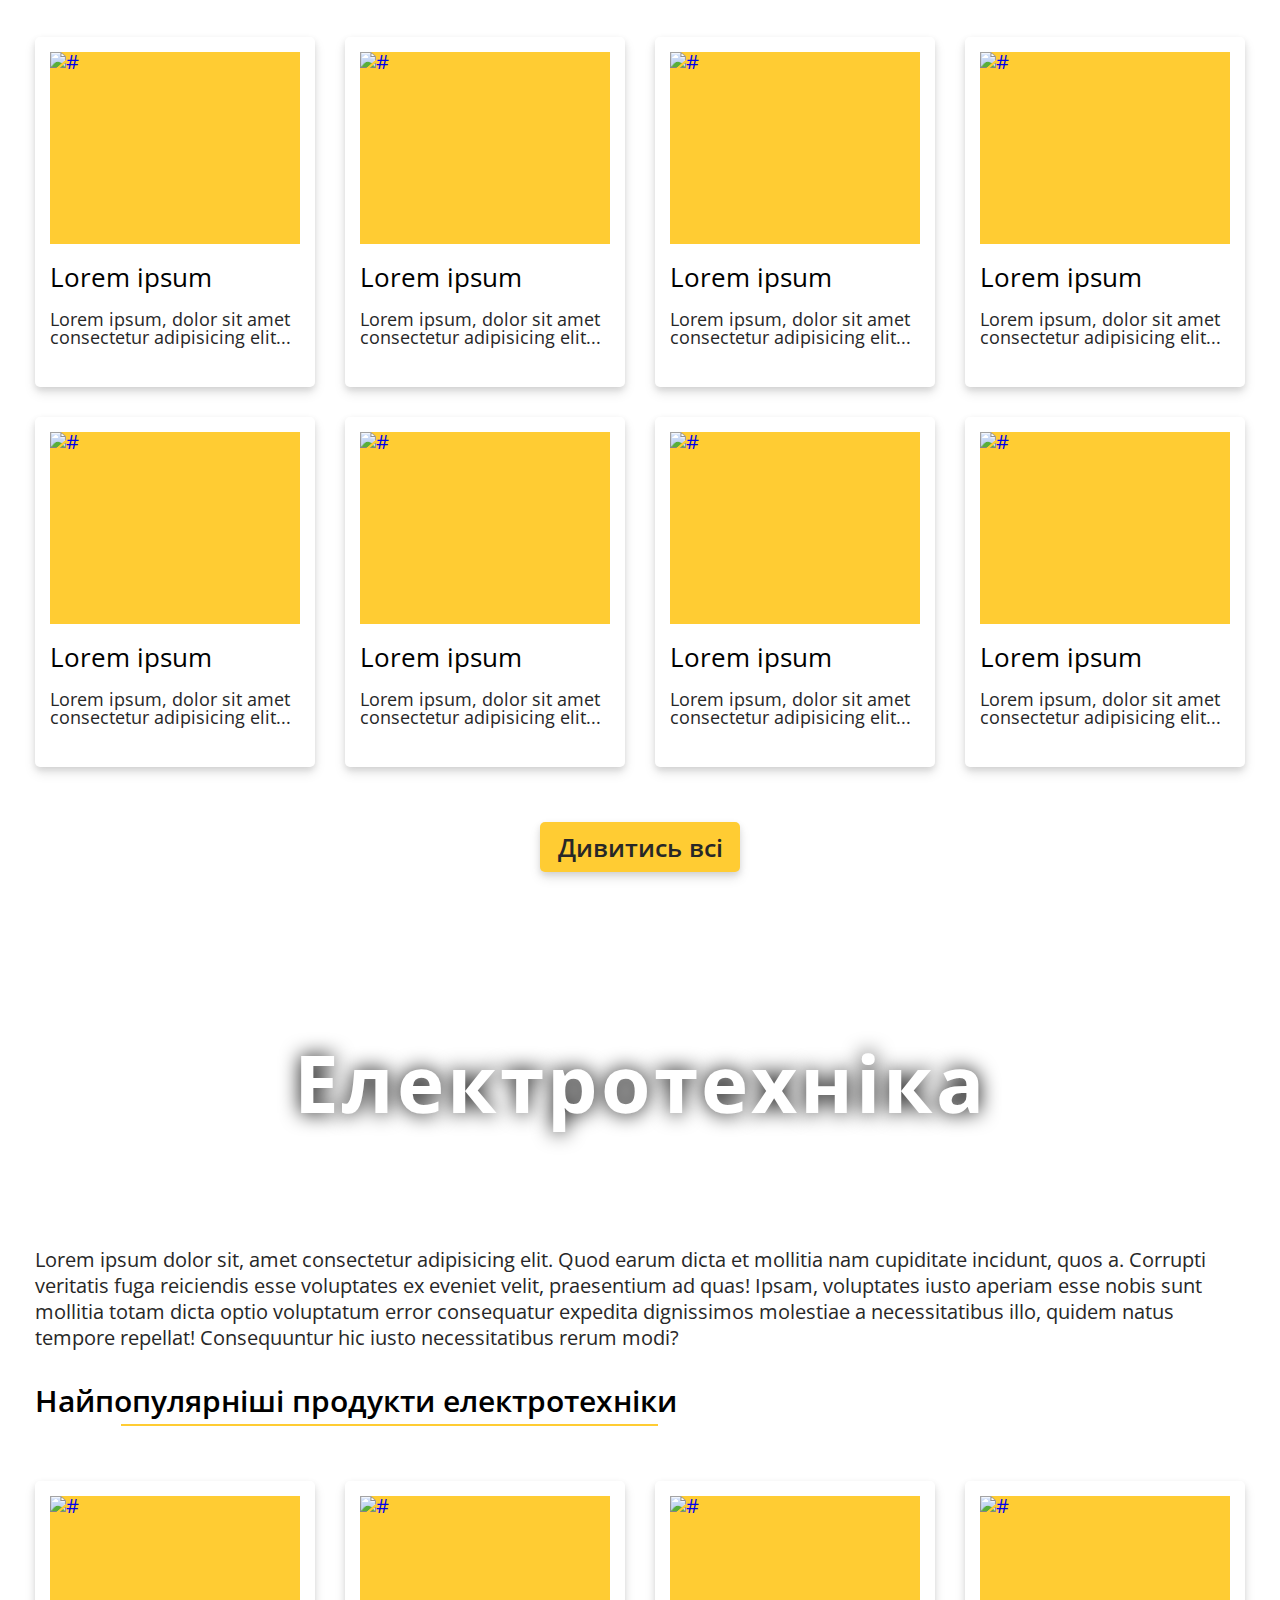
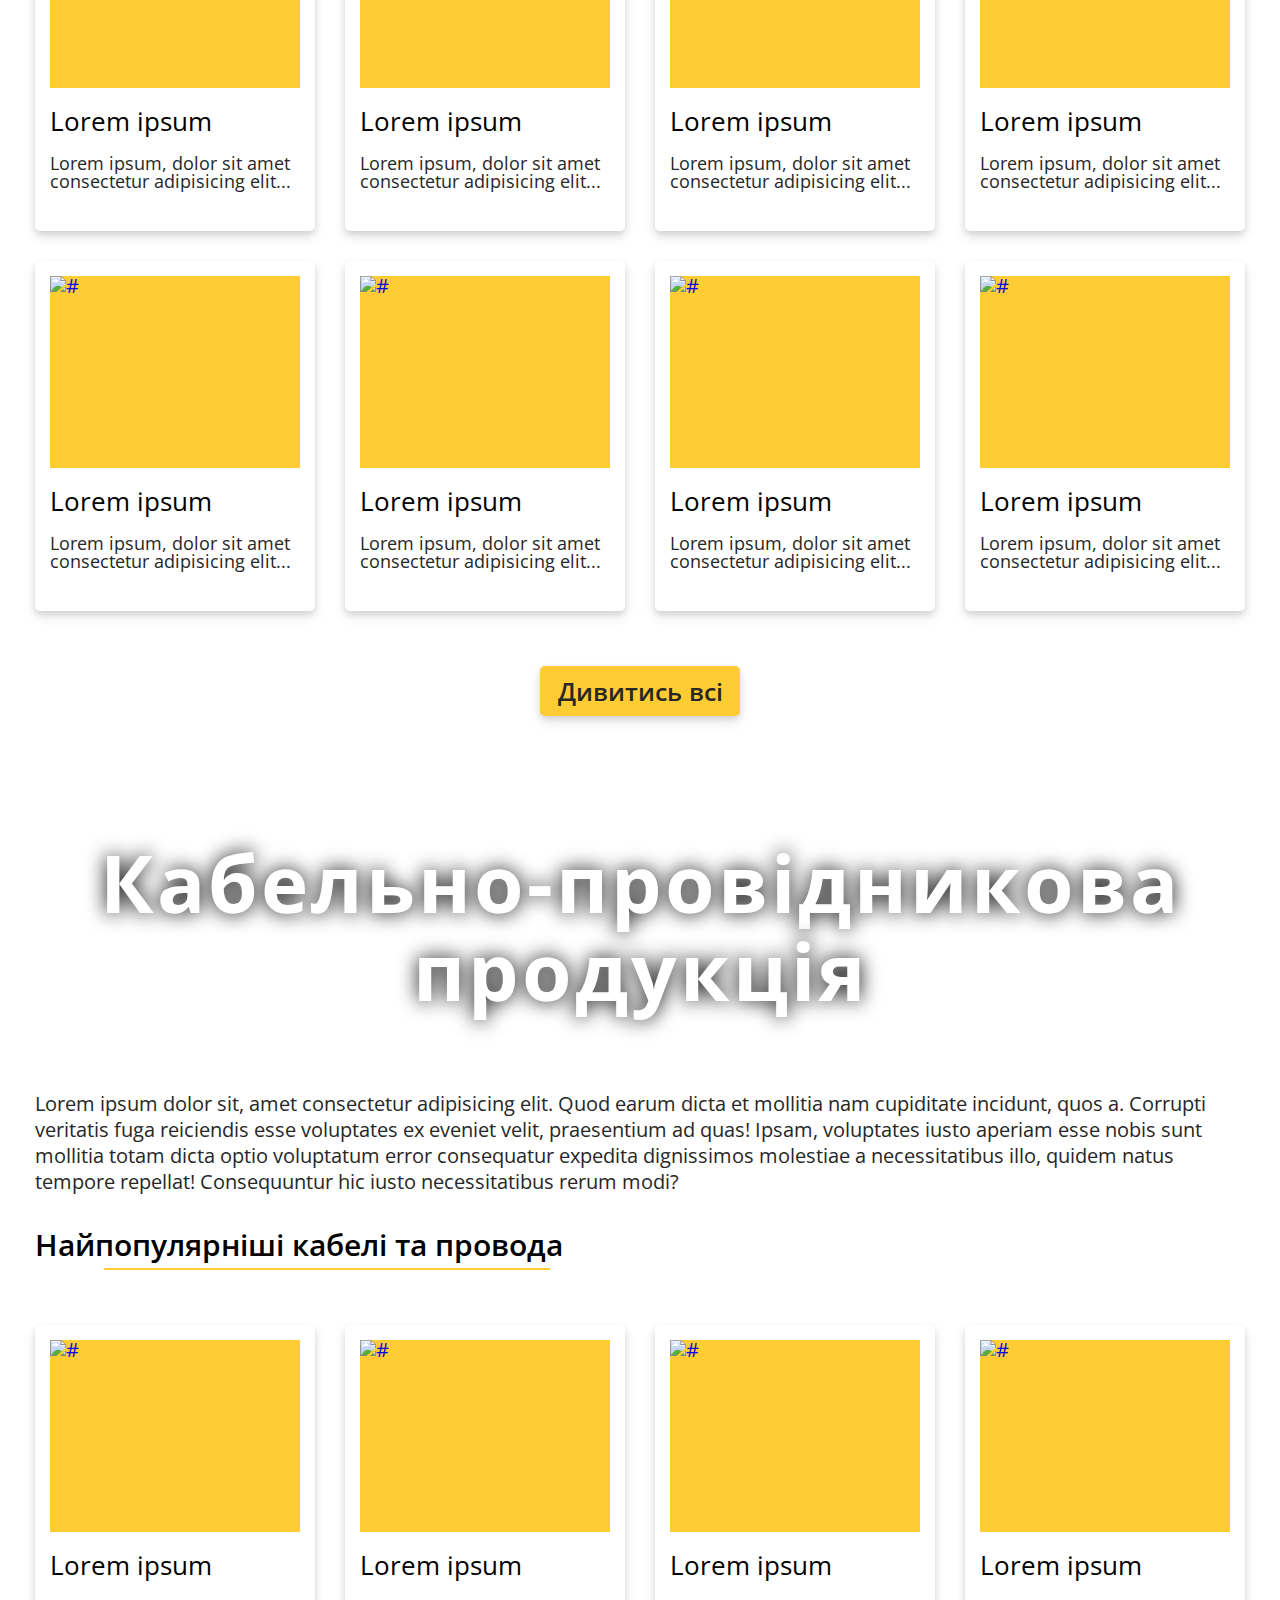
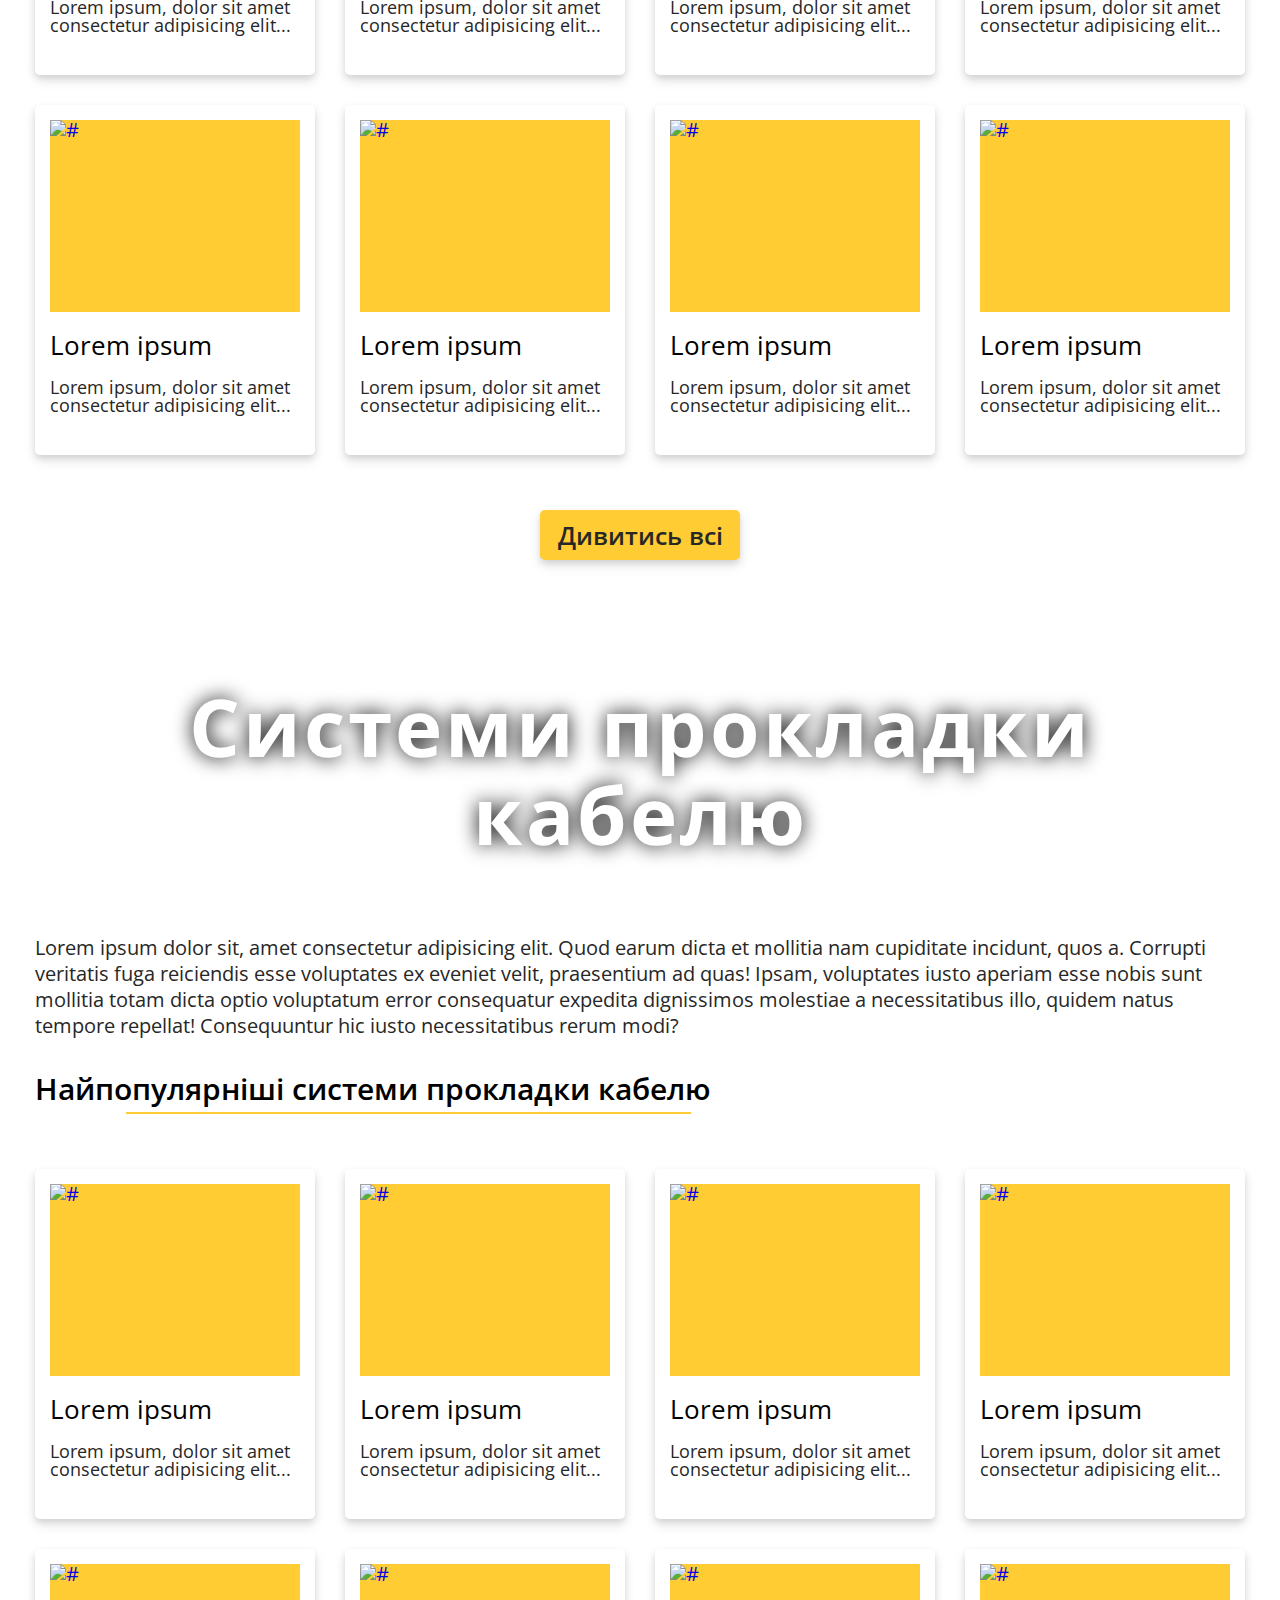
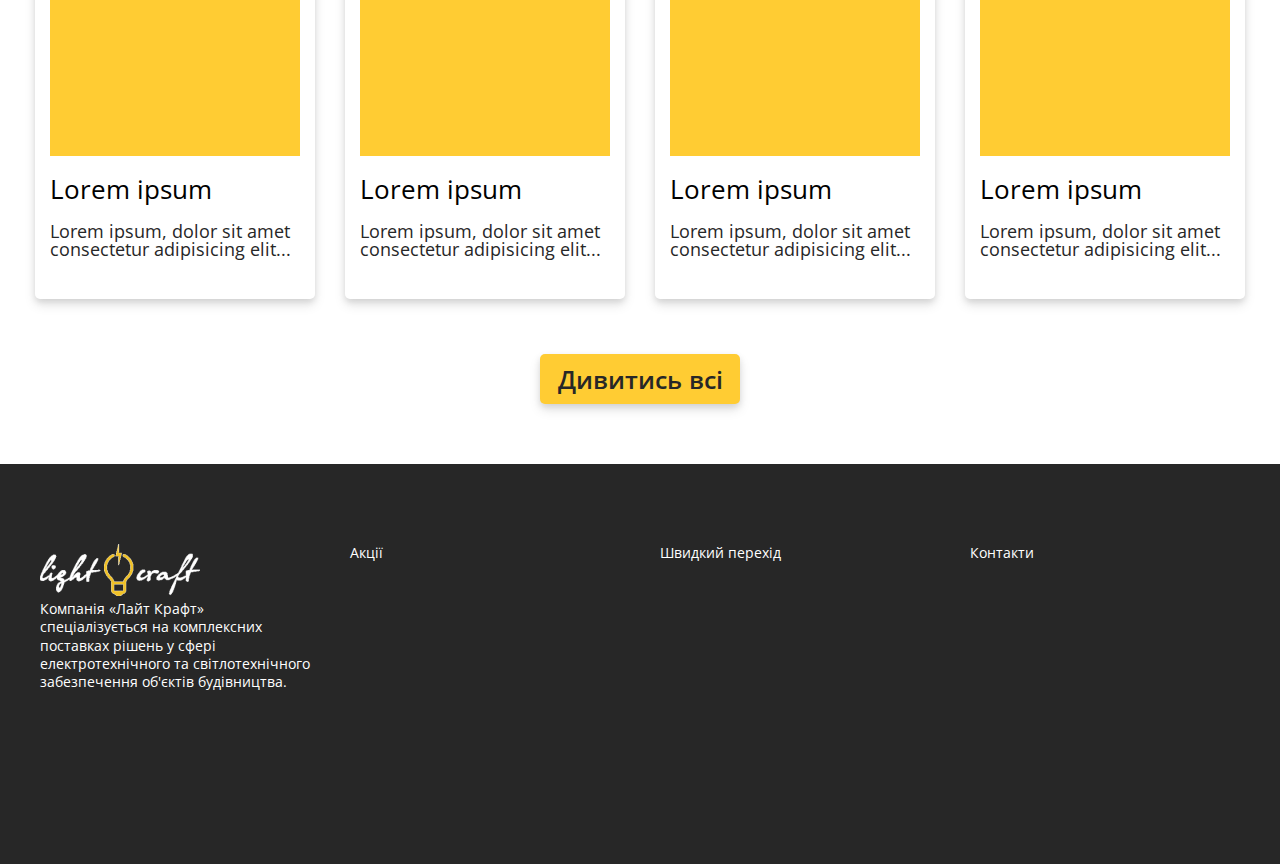
==== commit 6c3eb1fc: "Add files via upload" ====
--- a/index.html
+++ b/index.html
@@ -115,9 +115,24 @@
     </nav>
     <header class="header" id="header">
       <div class="container">
-        
+        <p class="header__title">lightcraft</p>
+        <p class="header__subtitle">Ми спеціалізуємось на комплексних поставках рішень у сфері електротехнічного та світлотехнічного забезпечення об'єктів будівництва.</p>
       </div>
     </header>
+    <div class="about-us">
+      <div class="container">
+        <p class="about-us__title">Ласкаво просимо до <span>lightcraft</span></p>
+        <p class="about-us__subtitle">Наші переваги:</p>
+        <ul class="about-us__list">
+          <li class="about-us__item">розробка концепції електропостачання та освітлення</li>
+          <li class="about-us__item">світлотехнічне проектування і розрахунок освітленості</li>
+          <li class="about-us__item">підбор оптимального обладнання</li>
+          <li class="about-us__item">своєчасна поставка обладнання</li>
+          <li class="about-us__item">контроль правильності проведення інсталяції обладнання</li>
+          <li class="about-us__item">гарантійне та післягарантійне обслуговування обладнання</li>
+        </ul>
+      </div>
+    </div>
     <main class="main">
       <div class="bulb item-block">
         <div class="container">
@@ -154,8 +169,6 @@
                 <p class="tile__text">Lorem ipsum, dolor sit amet consectetur adipisicing elit...</p>
               </div>
             </div>
-          </div>
-          <div class="item-block__row">
             <div class="item-block__tile tile">
               <div class="tile__product">
                 <a href="#" class="tile__img"><img src="#" alt="#"></a>
@@ -225,8 +238,6 @@
                 <p class="tile__text">Lorem ipsum, dolor sit amet consectetur adipisicing elit...</p>
               </div>
             </div>
-          </div>
-          <div class="item-block__row">
             <div class="item-block__tile tile">
               <div class="tile__product">
                 <a href="#" class="tile__img"><img src="#" alt="#"></a>
@@ -296,8 +307,6 @@
                 <p class="tile__text">Lorem ipsum, dolor sit amet consectetur adipisicing elit...</p>
               </div>
             </div>
-          </div>
-          <div class="item-block__row">
             <div class="item-block__tile tile">
               <div class="tile__product">
                 <a href="#" class="tile__img"><img src="#" alt="#"></a>
@@ -367,8 +376,6 @@
                 <p class="tile__text">Lorem ipsum, dolor sit amet consectetur adipisicing elit...</p>
               </div>
             </div>
-          </div>
-          <div class="item-block__row">
             <div class="item-block__tile tile">
               <div class="tile__product">
                 <a href="#" class="tile__img"><img src="#" alt="#"></a>
@@ -438,8 +445,6 @@
                 <p class="tile__text">Lorem ipsum, dolor sit amet consectetur adipisicing elit...</p>
               </div>
             </div>
-          </div>
-          <div class="item-block__row">
             <div class="item-block__tile tile">
               <div class="tile__product">
                 <a href="#" class="tile__img"><img src="#" alt="#"></a>
@@ -509,8 +514,6 @@
                 <p class="tile__text">Lorem ipsum, dolor sit amet consectetur adipisicing elit...</p>
               </div>
             </div>
-          </div>
-          <div class="item-block__row">
             <div class="item-block__tile tile">
               <div class="tile__product">
                 <a href="#" class="tile__img"><img src="#" alt="#"></a>
@@ -548,7 +551,21 @@
     </main>
     <footer class="footer" id="footer">
       <div class="container">
-        
+        <div class="footer__col">
+          <a href="#" class="footer__logo-link">
+            <img src="assets/img/footer-logo.png" alt="LightCraft">
+          </a>
+          <p class="footer__logo-subtitle">Компанія «Лайт Крафт» спеціалізується на комплексних поставках рішень у сфері електротехнічного та світлотехнічного забезпечення об'єктів будівництва.</p>
+        </div>
+        <div class="footer__col">
+          <p class="footer__title">Акції</p>
+        </div>
+        <div class="footer__col">
+          <p class="footer__title">Швидкий перехід</p>
+        </div>
+        <div class="footer__col">
+          <p class="footer__title">Контакти</p>
+        </div>
       </div>
     </footer>
   </div>
--- a/css/style.css
+++ b/css/style.css
@@ -86,7 +86,7 @@
   width: 100%;
   height: 100%;
   line-height: 1;
-  background: #fff;
+  background: #ffffff;
   font-family: "Open Sans", sans-serif;
   font-size: 20px;
   color: #000;
@@ -149,7 +149,7 @@
   width: 10%;
   text-align: center;
   font-size: 14px;
-  color: #999;
+  color: #999999;
   font-weight: 400;
   line-height: 1.2;
 }
@@ -222,7 +222,7 @@
   -webkit-box-shadow: 0 0 20px rgba(0, 0, 0, 0.1);
           box-shadow: 0 0 20px rgba(0, 0, 0, 0.1);
   text-transform: none;
-  background: #fff;
+  background: #ffffff;
   border-radius: 0 0 5px 5px;
 }
 
@@ -248,7 +248,7 @@
   font-size: 13px;
   color: #000;
   font-weight: 400;
-  border-bottom: 1px solid #999;
+  border-bottom: 1px solid #999999;
   -webkit-transition: all 0.3s ease-out;
   transition: all 0.3s ease-out;
 }
@@ -276,7 +276,7 @@
   -webkit-box-shadow: 0 0 20px rgba(0, 0, 0, 0.1);
           box-shadow: 0 0 20px rgba(0, 0, 0, 0.1);
   text-transform: none;
-  background: #fff;
+  background: #ffffff;
   border-radius: 0 5px 5px 5px;
 }
 
@@ -299,6 +299,93 @@
   border-bottom: 1px solid #ffcc33;
   -webkit-transition: all 0.3s ease-out;
   transition: all 0.3s ease-out;
+}
+
+.header .container {
+  height: 700px;
+  -webkit-box-pack: end;
+      -ms-flex-pack: end;
+          justify-content: flex-end;
+  -webkit-box-align: end;
+      -ms-flex-align: end;
+          align-items: flex-end;
+  text-align: end;
+  background: url(../assets/img/header-img.jpg) center/cover no-repeat;
+}
+
+.header__title {
+  font-size: 100px;
+  color: #ffcc33;
+  font-weight: 700;
+  font-style: italic;
+  text-shadow: 5px 5px 20px #ffcc33aa;
+  margin: 0 70px;
+}
+
+.header__subtitle {
+  width: 70%;
+  font-size: 22px;
+  color: #ffffff;
+  font-weight: 400;
+  font-style: italic;
+  text-shadow: 5px 5px 20px #ffffffaa;
+  line-height: 1.1;
+  margin: 30px;
+}
+
+.about-us .container {
+  height: 600px;
+  -webkit-box-pack: center;
+      -ms-flex-pack: center;
+          justify-content: center;
+  -webkit-box-align: center;
+      -ms-flex-align: center;
+          align-items: center;
+  line-height: 1.4;
+  background: url(../assets/img/lamp-mini.png) left 10% top 10% no-repeat, url(../assets/img/lamp-mini.png) left 40% top 90% no-repeat, url(../assets/img/lamp-mini.png) left 85% top 50% no-repeat;
+}
+
+.about-us__title {
+  font-size: 50px;
+  color: #000;
+  font-weight: 800;
+  text-shadow: 5px 5px 20px rgba(0, 0, 0, 0.1);
+}
+
+.about-us__title span {
+  font-size: 70px;
+  color: #ffcc33;
+  font-weight: 800;
+  font-style: italic;
+  text-shadow: 5px 5px 20px #ffcc33aa;
+}
+
+.about-us__subtitle {
+  font-size: 30px;
+  color: #000;
+  font-weight: 600;
+  margin: 50px 0 20px 0;
+  text-shadow: 0 0 20px rgba(0, 0, 0, 0.2);
+}
+
+.about-us__item {
+  position: relative;
+  margin-left: 20px;
+  text-shadow: 0 0 20px rgba(0, 0, 0, 0.2);
+}
+
+.about-us__item::before {
+  content: '';
+  display: block;
+  position: absolute;
+  top: 4px;
+  left: -20px;
+  width: 5px;
+  height: 8px;
+  border-bottom: 3px solid #ffcc33;
+  border-right: 3px solid #ffcc33;
+  -webkit-transform: rotateZ(40deg);
+          transform: rotateZ(40deg);
 }
 
 .main {
@@ -320,7 +407,7 @@
   width: 100%;
   height: 300px;
   font-size: 80px;
-  color: #fff;
+  color: #ffffff;
   font-weight: 700;
   text-align: center;
   line-height: 1.1;
@@ -332,7 +419,7 @@
   margin: 15px;
   line-height: 1.3;
   font-size: 20px;
-  color: #333;
+  color: #272727;
   font-weight: 400;
 }
 
@@ -357,14 +444,6 @@
   transition: 0.3s;
 }
 
-.item-block__text:hover::after {
-  width: 100%;
-  left: 0;
-  bottom: 45%;
-  -webkit-transition: 0.3s;
-  transition: 0.3s;
-}
-
 .item-block__row {
   display: -webkit-box;
   display: -ms-flexbox;
@@ -372,11 +451,15 @@
   -ms-flex-pack: distribute;
       justify-content: space-around;
   margin-top: 30px;
+  -ms-flex-wrap: wrap;
+      flex-wrap: wrap;
 }
 
 .item-block .tile {
   width: 25%;
-  padding: 0 15px;
+  padding: 15px;
+  -webkit-box-sizing: border-box;
+          box-sizing: border-box;
 }
 
 .item-block .tile__product {
@@ -425,7 +508,7 @@
 
 .item-block .tile__text {
   font-size: 18px;
-  color: #333;
+  color: #272727;
   font-weight: 400;
 }
 
@@ -436,7 +519,7 @@
   -webkit-box-pack: center;
       -ms-flex-pack: center;
           justify-content: center;
-  margin: 50px auto;
+  margin: 40px auto 60px auto;
   border-radius: 5px;
 }
 
@@ -449,7 +532,7 @@
   background: #ffcc33;
   font-family: "Open Sans", sans-serif;
   font-size: 25px;
-  color: #333;
+  color: #272727;
   font-weight: 600;
   border: none;
   border-radius: inherit;
@@ -479,4 +562,31 @@
 .cable-sys__title {
   background: url("../assets/img/cable-sys-block-img.jpg") center/cover no-repeat fixed;
 }
+
+.footer {
+  background: #272727;
+}
+
+.footer .container {
+  height: 400px;
+  -webkit-box-orient: horizontal;
+  -webkit-box-direction: normal;
+      -ms-flex-direction: row;
+          flex-direction: row;
+  -webkit-box-align: center;
+      -ms-flex-align: center;
+          align-items: center;
+}
+
+.footer__col {
+  height: 60%;
+  width: 25%;
+  padding: 0 20px;
+  -webkit-box-sizing: border-box;
+          box-sizing: border-box;
+  font-size: 14px;
+  color: #ffffff;
+  font-weight: 400;
+  line-height: 1.3;
+}
 /*# sourceMappingURL=style.css.map */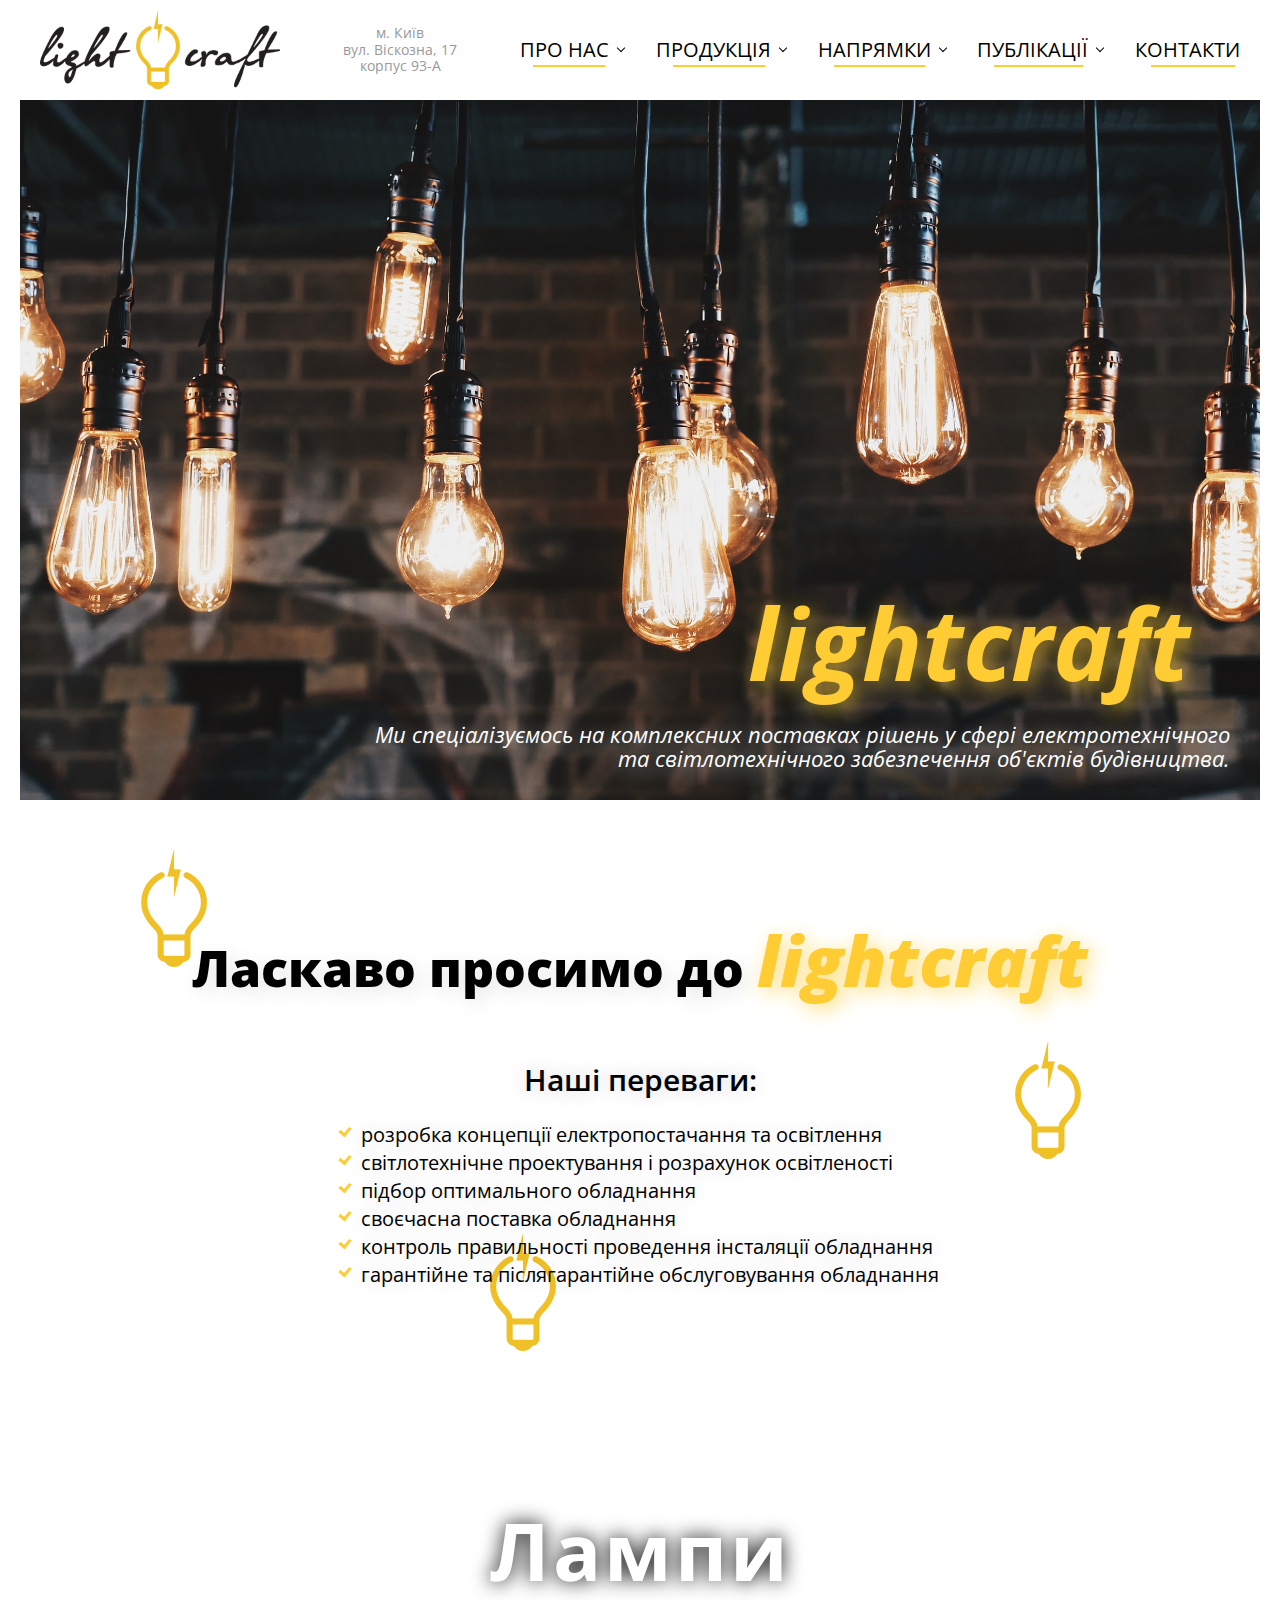
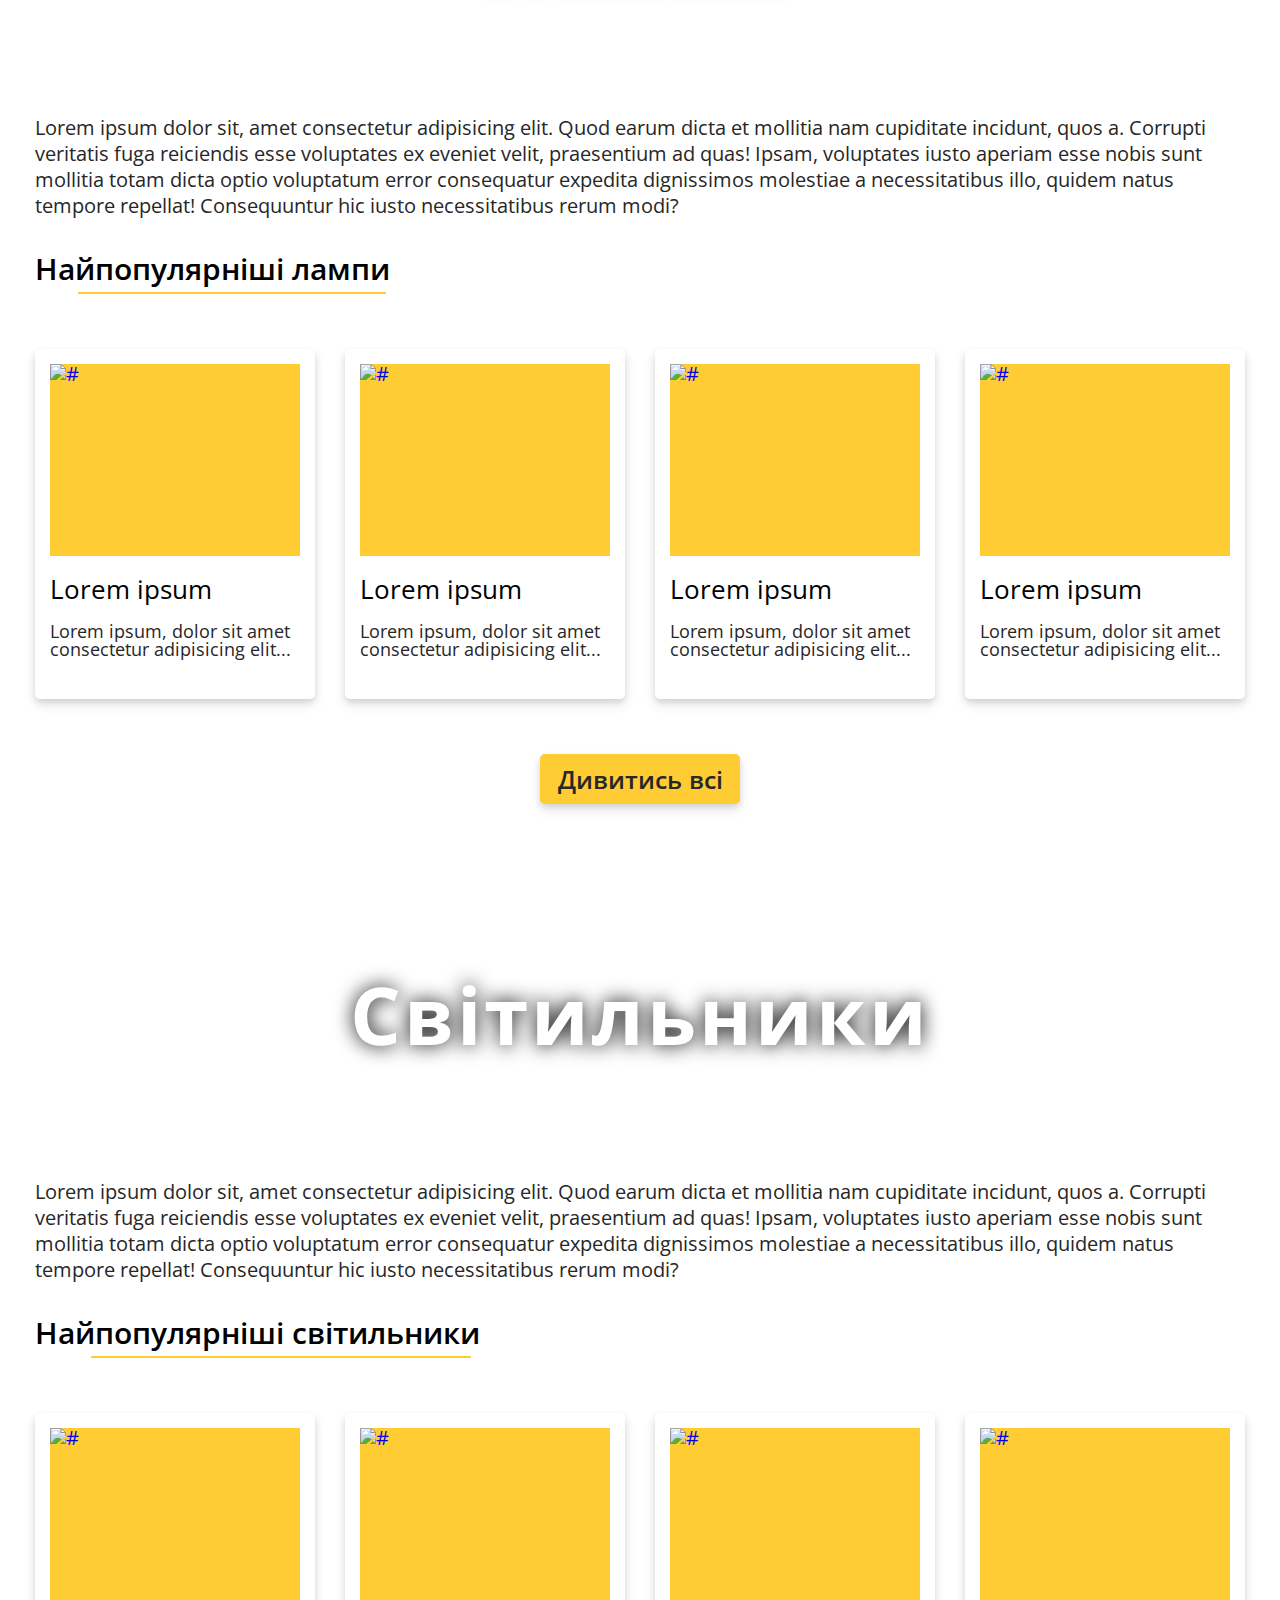
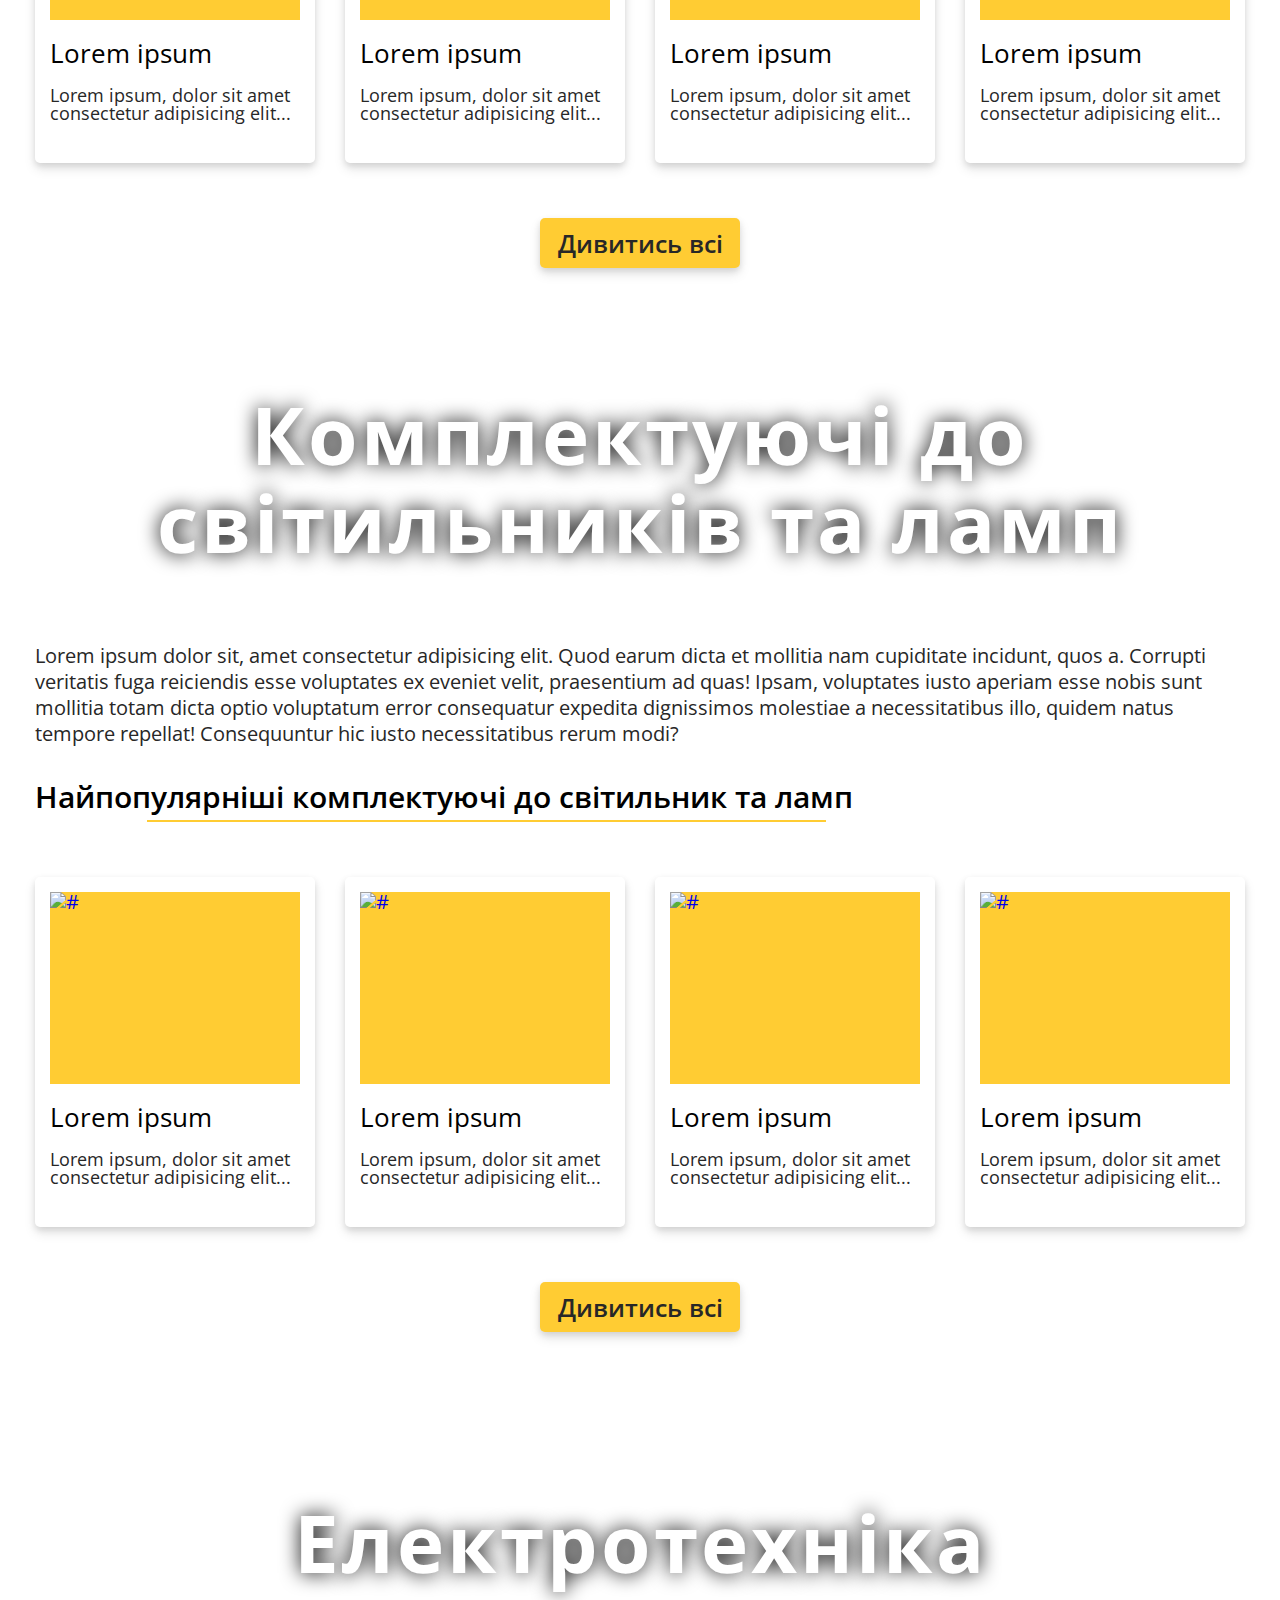
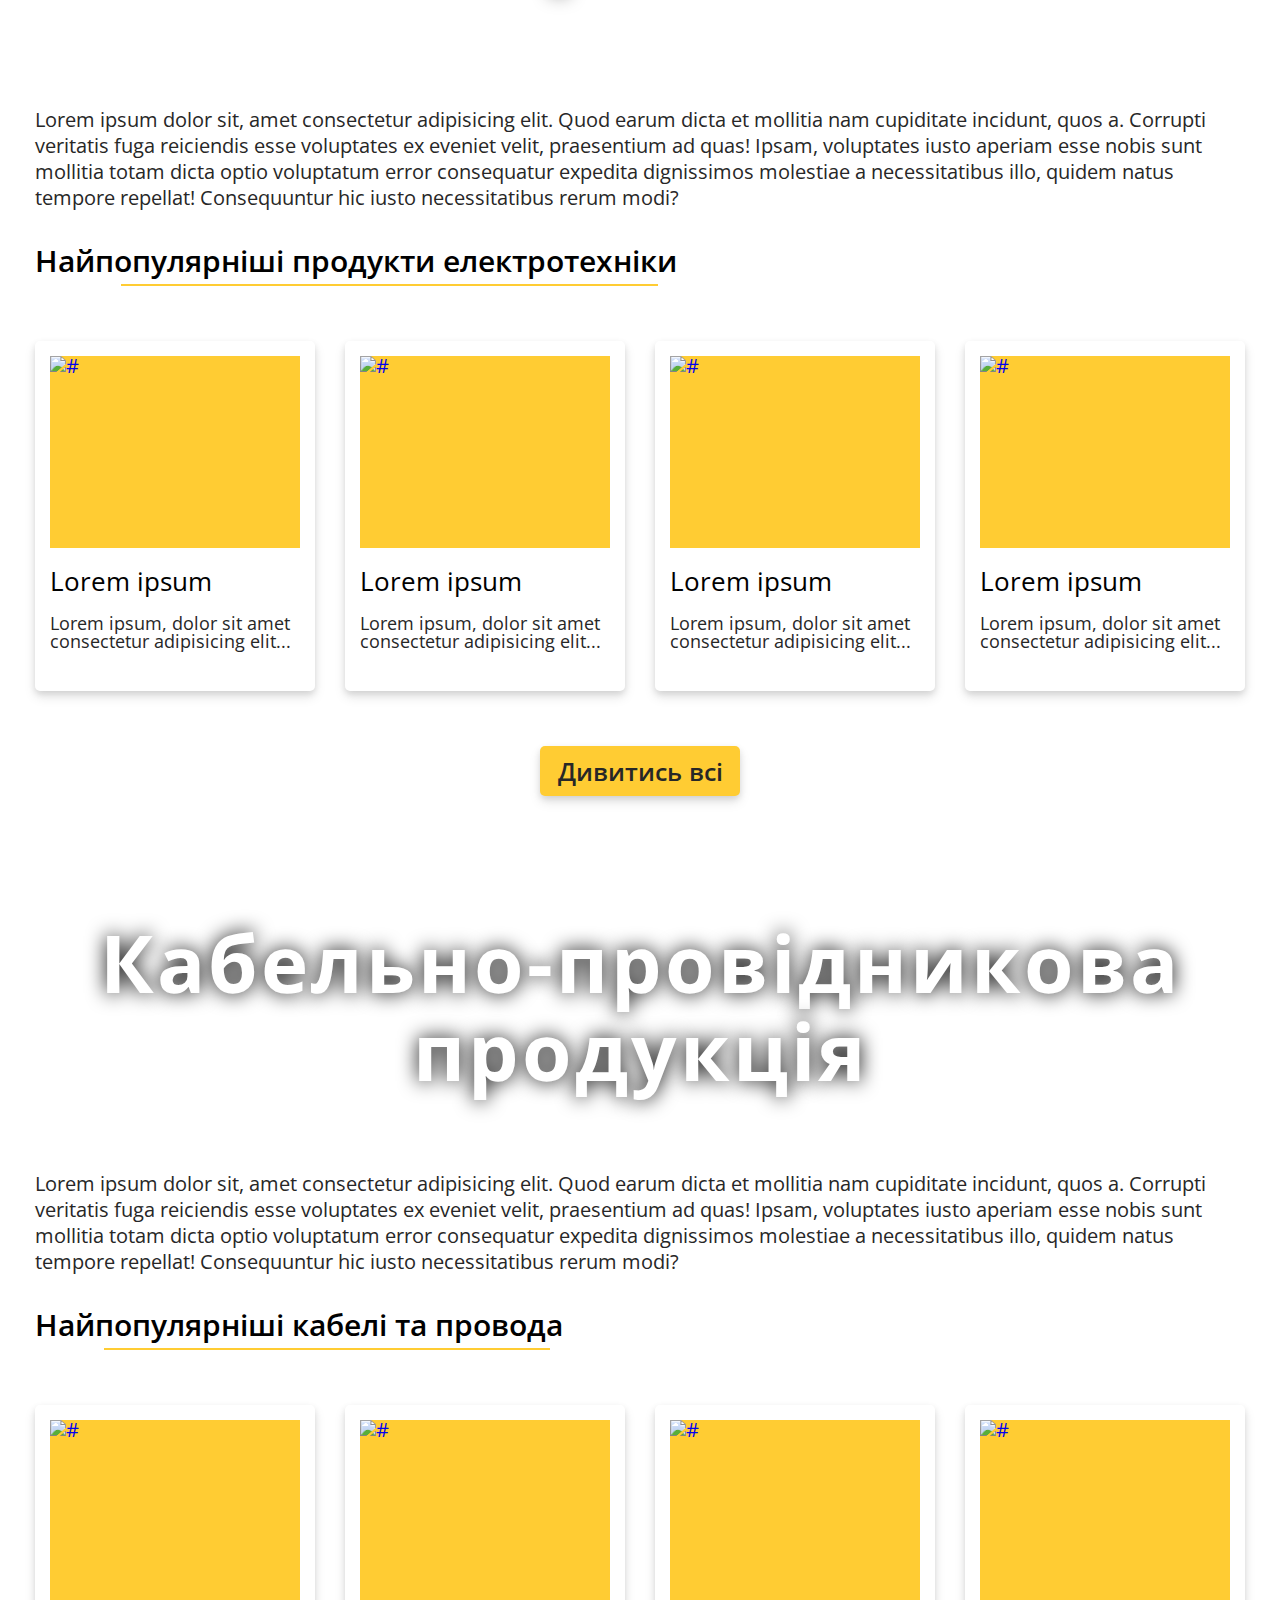
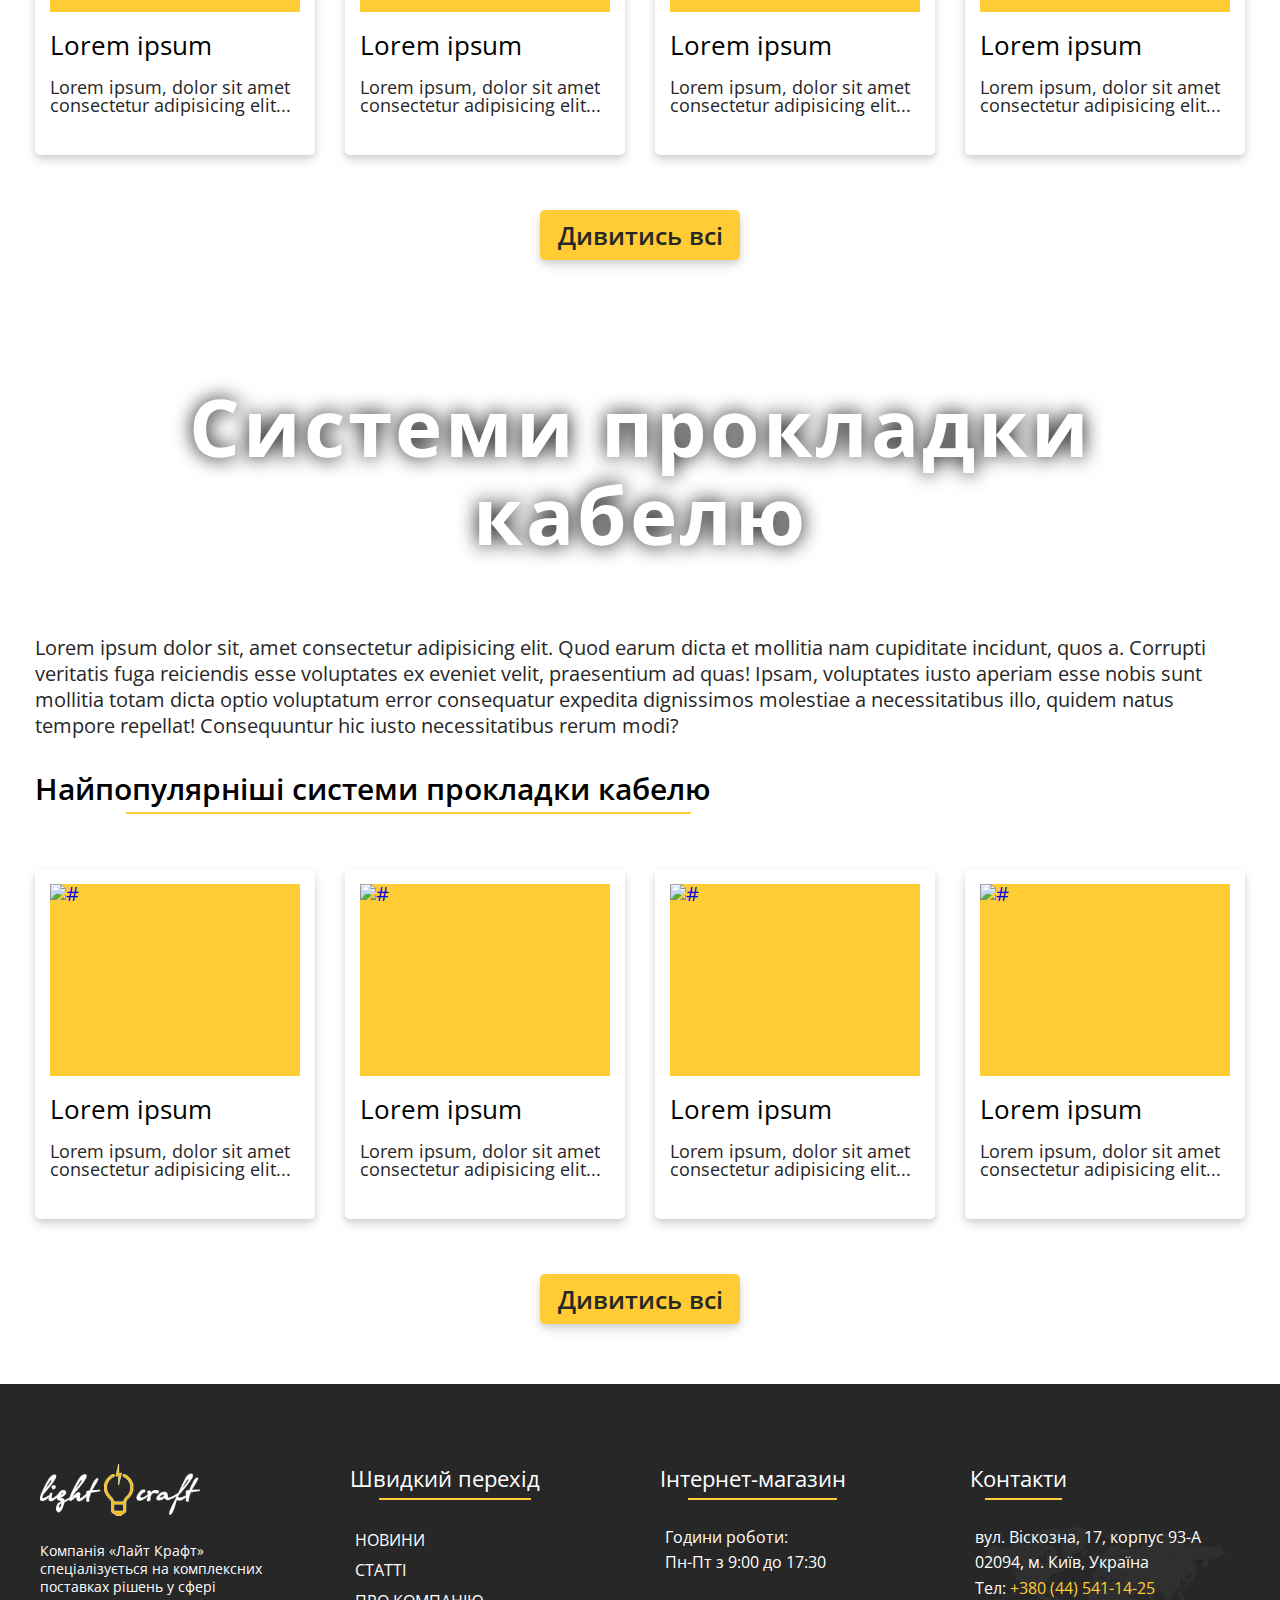
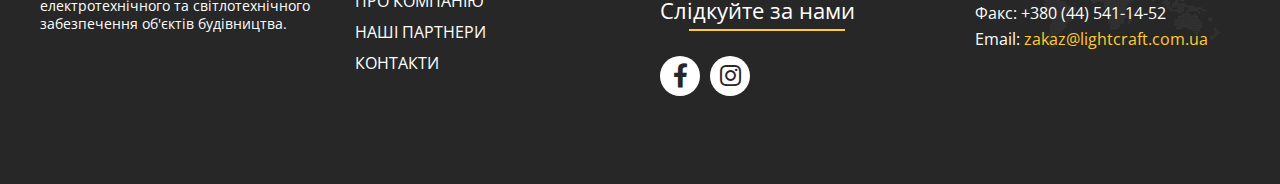
==== commit 2894b115: "Add files via upload" ====
--- a/index.html
+++ b/index.html
@@ -1,5 +1,6 @@
 <!DOCTYPE html>
 <html lang="en">
+
 <head>
   <meta charset="UTF-8">
   <meta http-equiv="X-UA-Compatible" content="IE=edge">
@@ -8,6 +9,7 @@
   <link rel="stylesheet" href="css/style.css">
   <link rel="shortcut icon" href="assets/img/favicon.ico" type="image/x-icon">
 </head>
+
 <body>
   <div class="wrapper">
     <nav class="nav" id="nav">
@@ -15,7 +17,7 @@
         <a href="#" class="nav__logo">
           <img src="assets/img/logo.png" alt="LightCraft">
         </a>
-        <p class="nav__address">м. Київ<br>вул. Віскозна, 4<br>корпус 93-А</p>
+        <p class="nav__address">м. Київ<br>вул. Віскозна, 17<br>корпус 93-А</p>
         <ul class="nav__menu menu">
           <li class="menu__items menu__items-anim">Про нас
             <ul class="menu__item">
@@ -25,7 +27,7 @@
           </li>
           <li class="menu__items menu__items-anim">Продукція
             <ul class="menu__item">
-              <li class="menu__link"><a href="#">Лампи</a>
+              <li class="menu__link menu__link-anim"><a href="#">Лампи</a>
                 <ul class="sub-menu__item">
                   <li class="sub-menu__link"><a href="#">Розжарювання</a></li>
                   <li class="sub-menu__link"><a href="#">Галогенові та світлодіодні аналоги</a></li>
@@ -35,7 +37,7 @@
                   <li class="sub-menu__link"><a href="#">Спеціальні, фотооптичні</a></li>
                 </ul>
               </li>
-              <li class="menu__link"><a href="#">Світильники</a>
+              <li class="menu__link menu__link-anim"><a href="#">Світильники</a>
                 <ul class="sub-menu__item">
                   <li class="sub-menu__link"><a href="#">Вуличні світильники</a></li>
                   <li class="sub-menu__link"><a href="#">Прожектори</a></li>
@@ -46,11 +48,13 @@
                   <li class="sub-menu__link"><a href="#">Побутове освітлення</a></li>
                 </ul>
               </li>
-              <li class="menu__link"><a href="#">Комплектуючі до світильників та ламп</a>
+              <li class="menu__link menu__link-anim"><a href="#">Комплектуючі до світильників та ламп</a>
                 <ul class="sub-menu__item">
-                  <li class="sub-menu__link"><a href="#">Електронні баласти для люмінесцентних та компактних ламп</a></li>
+                  <li class="sub-menu__link"><a href="#">Електронні баласти для люмінесцентних та компактних ламп</a>
+                  </li>
                   <li class="sub-menu__link"><a href="#">Електронні баласти для розрядних ламп</a></li>
-                  <li class="sub-menu__link"><a href="#">Електромагнітні баласти для люмінесцентних та компактних ламп</a></li>
+                  <li class="sub-menu__link"><a href="#">Електромагнітні баласти для люмінесцентних та компактних
+                      ламп</a></li>
                   <li class="sub-menu__link"><a href="#">Електромагнітні баласти для розрядних ламп</a></li>
                   <li class="sub-menu__link"><a href="#">Електронні трансформатори для галогенових ламп</a></li>
                   <li class="sub-menu__link"><a href="#">Електронні джерела живлення для LED</a></li>
@@ -60,18 +64,63 @@
                   <li class="sub-menu__link"><a href="#">Конденсатори реактивної потужності</a></li>
                 </ul>
               </li>
-              <li class="menu__link"><a href="#">Електротехніка</a>
-                <ul class="sub-menu__item">
-                  <li class="sub-menu__link"><a href="#">Модульне обладнання</a></li>
-                  <li class="sub-menu__link"><a href="#">Cилове обладнання</a></li>
-                  <li class="sub-menu__link"><a href="#">Комутаційне обладнання</a></li>
-                  <li class="sub-menu__link"><a href="#">Щитове обладнання</a></li>
+              <li class="menu__link menu__link-anim"><a href="#">Електротехніка</a>
+                <ul class="sub-menu__item sub-menu__item-sub">
+                  <li class="sub-menu__link menu__link-anim"><a href="#">Модульне обладнання</a>
+                    <ul class="sub-sub-menu__item">
+                      <li class="sub-sub-menu__link"><a href="#">Вимикачі автоматичні</a></li>
+                      <li class="sub-sub-menu__link"><a href="#">Вимикачі автоматичні диференційні</a></li>
+                      <li class="sub-sub-menu__link"><a href="#">Пристрої захисного відключення</a></li>
+                      <li class="sub-sub-menu__link"><a href="#">Вимикачі навантаження</a></li>
+                      <li class="sub-sub-menu__link"><a href="#">Вимикачі автоматичні захисту двигунів</a></li>
+                      <li class="sub-sub-menu__link"><a href="#">Контактори</a></li>
+                      <li class="sub-sub-menu__link"><a href="#">Контроль та керування</a></li>
+                    </ul>
+                  </li>
+                  <li class="sub-menu__link menu__link-anim"><a href="#">Cилове обладнання</a>
+                    <ul class="sub-sub-menu__item">
+                      <li class="sub-sub-menu__link"><a href="#">Вимикачі автоматичні силові</a></li>
+                      <li class="sub-sub-menu__link"><a href="#">Вимикачі навантаження</a></li>
+                      <li class="sub-sub-menu__link"><a href="#">Роз’єднувачі</a></li>
+                      <li class="sub-sub-menu__link"><a href="#">Вимикачі автоматичні захисту двигунів</a></li>
+                      <li class="sub-sub-menu__link"><a href="#">Пристрої плавного пуску</a></li>
+                    </ul>
+                  </li>
+                  <li class="sub-menu__link menu__link-anim"><a href="#">Комутаційне обладнання</a>
+                    <ul class="sub-sub-menu__item">
+                      <li class="sub-sub-menu__link"><a href="#">Контактори промислові</a></li>
+                      <li class="sub-sub-menu__link"><a href="#">Реле</a></li>
+                      <li class="sub-sub-menu__link"><a href="#">Арматура світлосигнальна</a></li>
+                    </ul>
+                  </li>
+                  <li class="sub-menu__link menu__link-anim"><a href="#">Щитове обладнання</a>
+                    <ul class="sub-sub-menu__item">
+                      <li class="sub-sub-menu__link"><a href="#">Шафи розподілу</a></li>
+                      <li class="sub-sub-menu__link"><a href="#">Шафи обліку</a></li>
+                      <li class="sub-sub-menu__link"><a href="#">Шафи з монтажною панеллю</a></li>
+                      <li class="sub-sub-menu__link"><a href="#">Приналежності</a></li>
+                    </ul>
+                  </li>
                   <li class="sub-menu__link"><a href="#">Лічильники</a></li>
-                  <li class="sub-menu__link"><a href="#">Монтажні вироби</a></li>
-                  <li class="sub-menu__link"><a href="#">Електрофурнітура</a></li>
+                  <li class="sub-menu__link menu__link-anim"><a href="#">Монтажні вироби</a>
+                    <ul class="sub-sub-menu__item">
+                      <li class="sub-sub-menu__link"><a href="#">Клемники</a></li>
+                      <li class="sub-sub-menu__link"><a href="#">Хомути</a></li>
+                      <li class="sub-sub-menu__link"><a href="#">Наконечники</a></li>
+                      <li class="sub-sub-menu__link"><a href="#">Коробки</a></li>
+                    </ul>
+                  </li>
+                  <li class="sub-menu__link menu__link-anim"><a href="#">Електрофурнітура</a>
+                    <ul class="sub-sub-menu__item">
+                      <li class="sub-sub-menu__link"><a href="#">Вимикачі</a></li>
+                      <li class="sub-sub-menu__link"><a href="#">Розетки</a></li>
+                      <li class="sub-sub-menu__link"><a href="#">Подовжувачі</a></li>
+                      <li class="sub-sub-menu__link"><a href="#">Коробки</a></li>
+                    </ul>
+                  </li>
                 </ul>
               </li>
-              <li class="menu__link"><a href="#">Кабельно-провідникова продукція</a>
+              <li class="menu__link menu__link-anim"><a href="#">Кабельно-провідникова продукція</a>
                 <ul class="sub-menu__item">
                   <li class="sub-menu__link"><a href="#">Кабель силовий</a></li>
                   <li class="sub-menu__link"><a href="#">Кабель силовий гнучкий</a></li>
@@ -85,7 +134,7 @@
                   <li class="sub-menu__link"><a href="#">Провід монтажний</a></li>
                 </ul>
               </li>
-              <li class="menu__link"><a href="#">Системи прокладки кабелю</a>
+              <li class="menu__link menu__link-anim"><a href="#">Системи прокладки кабелю</a>
                 <ul class="sub-menu__item">
                   <li class="sub-menu__link"><a href="#">Металорукав</a></li>
                   <li class="sub-menu__link"><a href="#">Кабельні канали</a></li>
@@ -109,14 +158,15 @@
               <li class="menu__link"><a href="#">Акції</a></li>
             </ul>
           </li>
-          <li class="menu__items"><a href="#">Контакти</a></li>
+          <li class="menu__items menu__items-btn"><a href="#">Контакти</a></li>
         </ul>
       </div>
     </nav>
     <header class="header" id="header">
       <div class="container">
         <p class="header__title">lightcraft</p>
-        <p class="header__subtitle">Ми спеціалізуємось на комплексних поставках рішень у сфері електротехнічного та світлотехнічного забезпечення об'єктів будівництва.</p>
+        <p class="header__subtitle">Ми спеціалізуємось на комплексних поставках рішень у сфері електротехнічного та
+          світлотехнічного забезпечення об'єктів будівництва.</p>
       </div>
     </header>
     <div class="about-us">
@@ -137,8 +187,12 @@
       <div class="bulb item-block">
         <div class="container">
           <p class="item-block__title bulb__title">Лампи</p>
-          <p class="item-block__subtitle">Lorem ipsum dolor sit, amet consectetur adipisicing elit. Quod earum dicta et mollitia nam cupiditate incidunt, quos a. Corrupti veritatis fuga reiciendis esse voluptates ex eveniet velit, praesentium ad quas!
-          Ipsam, voluptates iusto aperiam esse nobis sunt mollitia totam dicta optio voluptatum error consequatur expedita dignissimos molestiae a necessitatibus illo, quidem natus tempore repellat! Consequuntur hic iusto necessitatibus rerum modi?</p>
+          <p class="item-block__subtitle">Lorem ipsum dolor sit, amet consectetur adipisicing elit. Quod earum dicta et
+            mollitia nam cupiditate incidunt, quos a. Corrupti veritatis fuga reiciendis esse voluptates ex eveniet
+            velit, praesentium ad quas!
+            Ipsam, voluptates iusto aperiam esse nobis sunt mollitia totam dicta optio voluptatum error consequatur
+            expedita dignissimos molestiae a necessitatibus illo, quidem natus tempore repellat! Consequuntur hic iusto
+            necessitatibus rerum modi?</p>
           <p class="item-block__text">Найпопулярніші лампи</p>
           <div class="item-block__row">
             <div class="item-block__tile tile">
@@ -169,34 +223,34 @@
                 <p class="tile__text">Lorem ipsum, dolor sit amet consectetur adipisicing elit...</p>
               </div>
             </div>
-            <div class="item-block__tile tile">
-              <div class="tile__product">
-                <a href="#" class="tile__img"><img src="#" alt="#"></a>
-                <p class="tile__title"><a href="#">Lorem ipsum</a></p>
-                <p class="tile__text">Lorem ipsum, dolor sit amet consectetur adipisicing elit...</p>
-              </div>
-            </div>
-            <div class="item-block__tile tile">
-              <div class="tile__product">
-                <a href="#" class="tile__img"><img src="#" alt="#"></a>
-                <p class="tile__title"><a href="#">Lorem ipsum</a></p>
-                <p class="tile__text">Lorem ipsum, dolor sit amet consectetur adipisicing elit...</p>
-              </div>
-            </div>
-            <div class="item-block__tile tile">
-              <div class="tile__product">
-                <a href="#" class="tile__img"><img src="#" alt="#"></a>
-                <p class="tile__title"><a href="#">Lorem ipsum</a></p>
-                <p class="tile__text">Lorem ipsum, dolor sit amet consectetur adipisicing elit...</p>
-              </div>
-            </div>
-            <div class="item-block__tile tile">
-              <div class="tile__product">
-                <a href="#" class="tile__img"><img src="#" alt="#"></a>
-                <p class="tile__title"><a href="#">Lorem ipsum</a></p>
-                <p class="tile__text">Lorem ipsum, dolor sit amet consectetur adipisicing elit...</p>
-              </div>
-            </div>
+            <!-- <div class="item-block__tile tile">
+              <div class="tile__product">
+                <a href="#" class="tile__img"><img src="#" alt="#"></a>
+                <p class="tile__title"><a href="#">Lorem ipsum</a></p>
+                <p class="tile__text">Lorem ipsum, dolor sit amet consectetur adipisicing elit...</p>
+              </div>
+            </div>
+            <div class="item-block__tile tile">
+              <div class="tile__product">
+                <a href="#" class="tile__img"><img src="#" alt="#"></a>
+                <p class="tile__title"><a href="#">Lorem ipsum</a></p>
+                <p class="tile__text">Lorem ipsum, dolor sit amet consectetur adipisicing elit...</p>
+              </div>
+            </div>
+            <div class="item-block__tile tile">
+              <div class="tile__product">
+                <a href="#" class="tile__img"><img src="#" alt="#"></a>
+                <p class="tile__title"><a href="#">Lorem ipsum</a></p>
+                <p class="tile__text">Lorem ipsum, dolor sit amet consectetur adipisicing elit...</p>
+              </div>
+            </div>
+            <div class="item-block__tile tile">
+              <div class="tile__product">
+                <a href="#" class="tile__img"><img src="#" alt="#"></a>
+                <p class="tile__title"><a href="#">Lorem ipsum</a></p>
+                <p class="tile__text">Lorem ipsum, dolor sit amet consectetur adipisicing elit...</p>
+              </div>
+            </div> -->
           </div>
           <a href="#" class="item-block__button">
             <button>Дивитись всі</button>
@@ -206,8 +260,12 @@
       <div class="lamp item-block">
         <div class="container">
           <p class="item-block__title lamp__title">Світильники</p>
-          <p class="item-block__subtitle">Lorem ipsum dolor sit, amet consectetur adipisicing elit. Quod earum dicta et mollitia nam cupiditate incidunt, quos a. Corrupti veritatis fuga reiciendis esse voluptates ex eveniet velit, praesentium ad quas!
-          Ipsam, voluptates iusto aperiam esse nobis sunt mollitia totam dicta optio voluptatum error consequatur expedita dignissimos molestiae a necessitatibus illo, quidem natus tempore repellat! Consequuntur hic iusto necessitatibus rerum modi?</p>
+          <p class="item-block__subtitle">Lorem ipsum dolor sit, amet consectetur adipisicing elit. Quod earum dicta et
+            mollitia nam cupiditate incidunt, quos a. Corrupti veritatis fuga reiciendis esse voluptates ex eveniet
+            velit, praesentium ad quas!
+            Ipsam, voluptates iusto aperiam esse nobis sunt mollitia totam dicta optio voluptatum error consequatur
+            expedita dignissimos molestiae a necessitatibus illo, quidem natus tempore repellat! Consequuntur hic iusto
+            necessitatibus rerum modi?</p>
           <p class="item-block__text">Найпопулярніші світильники</p>
           <div class="item-block__row">
             <div class="item-block__tile tile">
@@ -238,34 +296,34 @@
                 <p class="tile__text">Lorem ipsum, dolor sit amet consectetur adipisicing elit...</p>
               </div>
             </div>
-            <div class="item-block__tile tile">
-              <div class="tile__product">
-                <a href="#" class="tile__img"><img src="#" alt="#"></a>
-                <p class="tile__title"><a href="#">Lorem ipsum</a></p>
-                <p class="tile__text">Lorem ipsum, dolor sit amet consectetur adipisicing elit...</p>
-              </div>
-            </div>
-            <div class="item-block__tile tile">
-              <div class="tile__product">
-                <a href="#" class="tile__img"><img src="#" alt="#"></a>
-                <p class="tile__title"><a href="#">Lorem ipsum</a></p>
-                <p class="tile__text">Lorem ipsum, dolor sit amet consectetur adipisicing elit...</p>
-              </div>
-            </div>
-            <div class="item-block__tile tile">
-              <div class="tile__product">
-                <a href="#" class="tile__img"><img src="#" alt="#"></a>
-                <p class="tile__title"><a href="#">Lorem ipsum</a></p>
-                <p class="tile__text">Lorem ipsum, dolor sit amet consectetur adipisicing elit...</p>
-              </div>
-            </div>
-            <div class="item-block__tile tile">
-              <div class="tile__product">
-                <a href="#" class="tile__img"><img src="#" alt="#"></a>
-                <p class="tile__title"><a href="#">Lorem ipsum</a></p>
-                <p class="tile__text">Lorem ipsum, dolor sit amet consectetur adipisicing elit...</p>
-              </div>
-            </div>
+            <!-- <div class="item-block__tile tile">
+              <div class="tile__product">
+                <a href="#" class="tile__img"><img src="#" alt="#"></a>
+                <p class="tile__title"><a href="#">Lorem ipsum</a></p>
+                <p class="tile__text">Lorem ipsum, dolor sit amet consectetur adipisicing elit...</p>
+              </div>
+            </div>
+            <div class="item-block__tile tile">
+              <div class="tile__product">
+                <a href="#" class="tile__img"><img src="#" alt="#"></a>
+                <p class="tile__title"><a href="#">Lorem ipsum</a></p>
+                <p class="tile__text">Lorem ipsum, dolor sit amet consectetur adipisicing elit...</p>
+              </div>
+            </div>
+            <div class="item-block__tile tile">
+              <div class="tile__product">
+                <a href="#" class="tile__img"><img src="#" alt="#"></a>
+                <p class="tile__title"><a href="#">Lorem ipsum</a></p>
+                <p class="tile__text">Lorem ipsum, dolor sit amet consectetur adipisicing elit...</p>
+              </div>
+            </div>
+            <div class="item-block__tile tile">
+              <div class="tile__product">
+                <a href="#" class="tile__img"><img src="#" alt="#"></a>
+                <p class="tile__title"><a href="#">Lorem ipsum</a></p>
+                <p class="tile__text">Lorem ipsum, dolor sit amet consectetur adipisicing elit...</p>
+              </div>
+            </div> -->
           </div>
           <a href="#" class="item-block__button">
             <button>Дивитись всі</button>
@@ -275,8 +333,12 @@
       <div class="accessories item-block">
         <div class="container">
           <p class="item-block__title accessories__title">Комплектуючі до світильників та ламп</p>
-          <p class="item-block__subtitle">Lorem ipsum dolor sit, amet consectetur adipisicing elit. Quod earum dicta et mollitia nam cupiditate incidunt, quos a. Corrupti veritatis fuga reiciendis esse voluptates ex eveniet velit, praesentium ad quas!
-          Ipsam, voluptates iusto aperiam esse nobis sunt mollitia totam dicta optio voluptatum error consequatur expedita dignissimos molestiae a necessitatibus illo, quidem natus tempore repellat! Consequuntur hic iusto necessitatibus rerum modi?</p>
+          <p class="item-block__subtitle">Lorem ipsum dolor sit, amet consectetur adipisicing elit. Quod earum dicta et
+            mollitia nam cupiditate incidunt, quos a. Corrupti veritatis fuga reiciendis esse voluptates ex eveniet
+            velit, praesentium ad quas!
+            Ipsam, voluptates iusto aperiam esse nobis sunt mollitia totam dicta optio voluptatum error consequatur
+            expedita dignissimos molestiae a necessitatibus illo, quidem natus tempore repellat! Consequuntur hic iusto
+            necessitatibus rerum modi?</p>
           <p class="item-block__text">Найпопулярніші комплектуючі до світильник та ламп</p>
           <div class="item-block__row">
             <div class="item-block__tile tile">
@@ -307,34 +369,34 @@
                 <p class="tile__text">Lorem ipsum, dolor sit amet consectetur adipisicing elit...</p>
               </div>
             </div>
-            <div class="item-block__tile tile">
-              <div class="tile__product">
-                <a href="#" class="tile__img"><img src="#" alt="#"></a>
-                <p class="tile__title"><a href="#">Lorem ipsum</a></p>
-                <p class="tile__text">Lorem ipsum, dolor sit amet consectetur adipisicing elit...</p>
-              </div>
-            </div>
-            <div class="item-block__tile tile">
-              <div class="tile__product">
-                <a href="#" class="tile__img"><img src="#" alt="#"></a>
-                <p class="tile__title"><a href="#">Lorem ipsum</a></p>
-                <p class="tile__text">Lorem ipsum, dolor sit amet consectetur adipisicing elit...</p>
-              </div>
-            </div>
-            <div class="item-block__tile tile">
-              <div class="tile__product">
-                <a href="#" class="tile__img"><img src="#" alt="#"></a>
-                <p class="tile__title"><a href="#">Lorem ipsum</a></p>
-                <p class="tile__text">Lorem ipsum, dolor sit amet consectetur adipisicing elit...</p>
-              </div>
-            </div>
-            <div class="item-block__tile tile">
-              <div class="tile__product">
-                <a href="#" class="tile__img"><img src="#" alt="#"></a>
-                <p class="tile__title"><a href="#">Lorem ipsum</a></p>
-                <p class="tile__text">Lorem ipsum, dolor sit amet consectetur adipisicing elit...</p>
-              </div>
-            </div>
+            <!-- <div class="item-block__tile tile">
+              <div class="tile__product">
+                <a href="#" class="tile__img"><img src="#" alt="#"></a>
+                <p class="tile__title"><a href="#">Lorem ipsum</a></p>
+                <p class="tile__text">Lorem ipsum, dolor sit amet consectetur adipisicing elit...</p>
+              </div>
+            </div>
+            <div class="item-block__tile tile">
+              <div class="tile__product">
+                <a href="#" class="tile__img"><img src="#" alt="#"></a>
+                <p class="tile__title"><a href="#">Lorem ipsum</a></p>
+                <p class="tile__text">Lorem ipsum, dolor sit amet consectetur adipisicing elit...</p>
+              </div>
+            </div>
+            <div class="item-block__tile tile">
+              <div class="tile__product">
+                <a href="#" class="tile__img"><img src="#" alt="#"></a>
+                <p class="tile__title"><a href="#">Lorem ipsum</a></p>
+                <p class="tile__text">Lorem ipsum, dolor sit amet consectetur adipisicing elit...</p>
+              </div>
+            </div>
+            <div class="item-block__tile tile">
+              <div class="tile__product">
+                <a href="#" class="tile__img"><img src="#" alt="#"></a>
+                <p class="tile__title"><a href="#">Lorem ipsum</a></p>
+                <p class="tile__text">Lorem ipsum, dolor sit amet consectetur adipisicing elit...</p>
+              </div>
+            </div> -->
           </div>
           <a href="#" class="item-block__button">
             <button>Дивитись всі</button>
@@ -344,8 +406,12 @@
       <div class="electrical item-block">
         <div class="container">
           <p class="item-block__title electrical__title">Електротехніка</p>
-          <p class="item-block__subtitle">Lorem ipsum dolor sit, amet consectetur adipisicing elit. Quod earum dicta et mollitia nam cupiditate incidunt, quos a. Corrupti veritatis fuga reiciendis esse voluptates ex eveniet velit, praesentium ad quas!
-          Ipsam, voluptates iusto aperiam esse nobis sunt mollitia totam dicta optio voluptatum error consequatur expedita dignissimos molestiae a necessitatibus illo, quidem natus tempore repellat! Consequuntur hic iusto necessitatibus rerum modi?</p>
+          <p class="item-block__subtitle">Lorem ipsum dolor sit, amet consectetur adipisicing elit. Quod earum dicta et
+            mollitia nam cupiditate incidunt, quos a. Corrupti veritatis fuga reiciendis esse voluptates ex eveniet
+            velit, praesentium ad quas!
+            Ipsam, voluptates iusto aperiam esse nobis sunt mollitia totam dicta optio voluptatum error consequatur
+            expedita dignissimos molestiae a necessitatibus illo, quidem natus tempore repellat! Consequuntur hic iusto
+            necessitatibus rerum modi?</p>
           <p class="item-block__text">Найпопулярніші продукти електротехніки</p>
           <div class="item-block__row">
             <div class="item-block__tile tile">
@@ -376,34 +442,34 @@
                 <p class="tile__text">Lorem ipsum, dolor sit amet consectetur adipisicing elit...</p>
               </div>
             </div>
-            <div class="item-block__tile tile">
-              <div class="tile__product">
-                <a href="#" class="tile__img"><img src="#" alt="#"></a>
-                <p class="tile__title"><a href="#">Lorem ipsum</a></p>
-                <p class="tile__text">Lorem ipsum, dolor sit amet consectetur adipisicing elit...</p>
-              </div>
-            </div>
-            <div class="item-block__tile tile">
-              <div class="tile__product">
-                <a href="#" class="tile__img"><img src="#" alt="#"></a>
-                <p class="tile__title"><a href="#">Lorem ipsum</a></p>
-                <p class="tile__text">Lorem ipsum, dolor sit amet consectetur adipisicing elit...</p>
-              </div>
-            </div>
-            <div class="item-block__tile tile">
-              <div class="tile__product">
-                <a href="#" class="tile__img"><img src="#" alt="#"></a>
-                <p class="tile__title"><a href="#">Lorem ipsum</a></p>
-                <p class="tile__text">Lorem ipsum, dolor sit amet consectetur adipisicing elit...</p>
-              </div>
-            </div>
-            <div class="item-block__tile tile">
-              <div class="tile__product">
-                <a href="#" class="tile__img"><img src="#" alt="#"></a>
-                <p class="tile__title"><a href="#">Lorem ipsum</a></p>
-                <p class="tile__text">Lorem ipsum, dolor sit amet consectetur adipisicing elit...</p>
-              </div>
-            </div>
+            <!-- <div class="item-block__tile tile">
+              <div class="tile__product">
+                <a href="#" class="tile__img"><img src="#" alt="#"></a>
+                <p class="tile__title"><a href="#">Lorem ipsum</a></p>
+                <p class="tile__text">Lorem ipsum, dolor sit amet consectetur adipisicing elit...</p>
+              </div>
+            </div>
+            <div class="item-block__tile tile">
+              <div class="tile__product">
+                <a href="#" class="tile__img"><img src="#" alt="#"></a>
+                <p class="tile__title"><a href="#">Lorem ipsum</a></p>
+                <p class="tile__text">Lorem ipsum, dolor sit amet consectetur adipisicing elit...</p>
+              </div>
+            </div>
+            <div class="item-block__tile tile">
+              <div class="tile__product">
+                <a href="#" class="tile__img"><img src="#" alt="#"></a>
+                <p class="tile__title"><a href="#">Lorem ipsum</a></p>
+                <p class="tile__text">Lorem ipsum, dolor sit amet consectetur adipisicing elit...</p>
+              </div>
+            </div>
+            <div class="item-block__tile tile">
+              <div class="tile__product">
+                <a href="#" class="tile__img"><img src="#" alt="#"></a>
+                <p class="tile__title"><a href="#">Lorem ipsum</a></p>
+                <p class="tile__text">Lorem ipsum, dolor sit amet consectetur adipisicing elit...</p>
+              </div>
+            </div> -->
           </div>
           <a href="#" class="item-block__button">
             <button>Дивитись всі</button>
@@ -413,8 +479,12 @@
       <div class="cable item-block">
         <div class="container">
           <p class="item-block__title cable__title">Кабельно-провідникова продукція</p>
-          <p class="item-block__subtitle">Lorem ipsum dolor sit, amet consectetur adipisicing elit. Quod earum dicta et mollitia nam cupiditate incidunt, quos a. Corrupti veritatis fuga reiciendis esse voluptates ex eveniet velit, praesentium ad quas!
-          Ipsam, voluptates iusto aperiam esse nobis sunt mollitia totam dicta optio voluptatum error consequatur expedita dignissimos molestiae a necessitatibus illo, quidem natus tempore repellat! Consequuntur hic iusto necessitatibus rerum modi?</p>
+          <p class="item-block__subtitle">Lorem ipsum dolor sit, amet consectetur adipisicing elit. Quod earum dicta et
+            mollitia nam cupiditate incidunt, quos a. Corrupti veritatis fuga reiciendis esse voluptates ex eveniet
+            velit, praesentium ad quas!
+            Ipsam, voluptates iusto aperiam esse nobis sunt mollitia totam dicta optio voluptatum error consequatur
+            expedita dignissimos molestiae a necessitatibus illo, quidem natus tempore repellat! Consequuntur hic iusto
+            necessitatibus rerum modi?</p>
           <p class="item-block__text">Найпопулярніші кабелі та провода</p>
           <div class="item-block__row">
             <div class="item-block__tile tile">
@@ -445,34 +515,34 @@
                 <p class="tile__text">Lorem ipsum, dolor sit amet consectetur adipisicing elit...</p>
               </div>
             </div>
-            <div class="item-block__tile tile">
-              <div class="tile__product">
-                <a href="#" class="tile__img"><img src="#" alt="#"></a>
-                <p class="tile__title"><a href="#">Lorem ipsum</a></p>
-                <p class="tile__text">Lorem ipsum, dolor sit amet consectetur adipisicing elit...</p>
-              </div>
-            </div>
-            <div class="item-block__tile tile">
-              <div class="tile__product">
-                <a href="#" class="tile__img"><img src="#" alt="#"></a>
-                <p class="tile__title"><a href="#">Lorem ipsum</a></p>
-                <p class="tile__text">Lorem ipsum, dolor sit amet consectetur adipisicing elit...</p>
-              </div>
-            </div>
-            <div class="item-block__tile tile">
-              <div class="tile__product">
-                <a href="#" class="tile__img"><img src="#" alt="#"></a>
-                <p class="tile__title"><a href="#">Lorem ipsum</a></p>
-                <p class="tile__text">Lorem ipsum, dolor sit amet consectetur adipisicing elit...</p>
-              </div>
-            </div>
-            <div class="item-block__tile tile">
-              <div class="tile__product">
-                <a href="#" class="tile__img"><img src="#" alt="#"></a>
-                <p class="tile__title"><a href="#">Lorem ipsum</a></p>
-                <p class="tile__text">Lorem ipsum, dolor sit amet consectetur adipisicing elit...</p>
-              </div>
-            </div>
+            <!-- <div class="item-block__tile tile">
+              <div class="tile__product">
+                <a href="#" class="tile__img"><img src="#" alt="#"></a>
+                <p class="tile__title"><a href="#">Lorem ipsum</a></p>
+                <p class="tile__text">Lorem ipsum, dolor sit amet consectetur adipisicing elit...</p>
+              </div>
+            </div>
+            <div class="item-block__tile tile">
+              <div class="tile__product">
+                <a href="#" class="tile__img"><img src="#" alt="#"></a>
+                <p class="tile__title"><a href="#">Lorem ipsum</a></p>
+                <p class="tile__text">Lorem ipsum, dolor sit amet consectetur adipisicing elit...</p>
+              </div>
+            </div>
+            <div class="item-block__tile tile">
+              <div class="tile__product">
+                <a href="#" class="tile__img"><img src="#" alt="#"></a>
+                <p class="tile__title"><a href="#">Lorem ipsum</a></p>
+                <p class="tile__text">Lorem ipsum, dolor sit amet consectetur adipisicing elit...</p>
+              </div>
+            </div>
+            <div class="item-block__tile tile">
+              <div class="tile__product">
+                <a href="#" class="tile__img"><img src="#" alt="#"></a>
+                <p class="tile__title"><a href="#">Lorem ipsum</a></p>
+                <p class="tile__text">Lorem ipsum, dolor sit amet consectetur adipisicing elit...</p>
+              </div>
+            </div> -->
           </div>
           <a href="#" class="item-block__button">
             <button>Дивитись всі</button>
@@ -482,8 +552,12 @@
       <div class="cable-sys item-block">
         <div class="container">
           <p class="item-block__title cable-sys__title">Системи прокладки кабелю</p>
-          <p class="item-block__subtitle">Lorem ipsum dolor sit, amet consectetur adipisicing elit. Quod earum dicta et mollitia nam cupiditate incidunt, quos a. Corrupti veritatis fuga reiciendis esse voluptates ex eveniet velit, praesentium ad quas!
-          Ipsam, voluptates iusto aperiam esse nobis sunt mollitia totam dicta optio voluptatum error consequatur expedita dignissimos molestiae a necessitatibus illo, quidem natus tempore repellat! Consequuntur hic iusto necessitatibus rerum modi?</p>
+          <p class="item-block__subtitle">Lorem ipsum dolor sit, amet consectetur adipisicing elit. Quod earum dicta et
+            mollitia nam cupiditate incidunt, quos a. Corrupti veritatis fuga reiciendis esse voluptates ex eveniet
+            velit, praesentium ad quas!
+            Ipsam, voluptates iusto aperiam esse nobis sunt mollitia totam dicta optio voluptatum error consequatur
+            expedita dignissimos molestiae a necessitatibus illo, quidem natus tempore repellat! Consequuntur hic iusto
+            necessitatibus rerum modi?</p>
           <p class="item-block__text">Найпопулярніші системи прокладки кабелю</p>
           <div class="item-block__row">
             <div class="item-block__tile tile">
@@ -514,34 +588,34 @@
                 <p class="tile__text">Lorem ipsum, dolor sit amet consectetur adipisicing elit...</p>
               </div>
             </div>
-            <div class="item-block__tile tile">
-              <div class="tile__product">
-                <a href="#" class="tile__img"><img src="#" alt="#"></a>
-                <p class="tile__title"><a href="#">Lorem ipsum</a></p>
-                <p class="tile__text">Lorem ipsum, dolor sit amet consectetur adipisicing elit...</p>
-              </div>
-            </div>
-            <div class="item-block__tile tile">
-              <div class="tile__product">
-                <a href="#" class="tile__img"><img src="#" alt="#"></a>
-                <p class="tile__title"><a href="#">Lorem ipsum</a></p>
-                <p class="tile__text">Lorem ipsum, dolor sit amet consectetur adipisicing elit...</p>
-              </div>
-            </div>
-            <div class="item-block__tile tile">
-              <div class="tile__product">
-                <a href="#" class="tile__img"><img src="#" alt="#"></a>
-                <p class="tile__title"><a href="#">Lorem ipsum</a></p>
-                <p class="tile__text">Lorem ipsum, dolor sit amet consectetur adipisicing elit...</p>
-              </div>
-            </div>
-            <div class="item-block__tile tile">
-              <div class="tile__product">
-                <a href="#" class="tile__img"><img src="#" alt="#"></a>
-                <p class="tile__title"><a href="#">Lorem ipsum</a></p>
-                <p class="tile__text">Lorem ipsum, dolor sit amet consectetur adipisicing elit...</p>
-              </div>
-            </div>
+            <!-- <div class="item-block__tile tile">
+              <div class="tile__product">
+                <a href="#" class="tile__img"><img src="#" alt="#"></a>
+                <p class="tile__title"><a href="#">Lorem ipsum</a></p>
+                <p class="tile__text">Lorem ipsum, dolor sit amet consectetur adipisicing elit...</p>
+              </div>
+            </div>
+            <div class="item-block__tile tile">
+              <div class="tile__product">
+                <a href="#" class="tile__img"><img src="#" alt="#"></a>
+                <p class="tile__title"><a href="#">Lorem ipsum</a></p>
+                <p class="tile__text">Lorem ipsum, dolor sit amet consectetur adipisicing elit...</p>
+              </div>
+            </div>
+            <div class="item-block__tile tile">
+              <div class="tile__product">
+                <a href="#" class="tile__img"><img src="#" alt="#"></a>
+                <p class="tile__title"><a href="#">Lorem ipsum</a></p>
+                <p class="tile__text">Lorem ipsum, dolor sit amet consectetur adipisicing elit...</p>
+              </div>
+            </div>
+            <div class="item-block__tile tile">
+              <div class="tile__product">
+                <a href="#" class="tile__img"><img src="#" alt="#"></a>
+                <p class="tile__title"><a href="#">Lorem ipsum</a></p>
+                <p class="tile__text">Lorem ipsum, dolor sit amet consectetur adipisicing elit...</p>
+              </div>
+            </div> -->
           </div>
           <a href="#" class="item-block__button">
             <button>Дивитись всі</button>
@@ -555,19 +629,48 @@
           <a href="#" class="footer__logo-link">
             <img src="assets/img/footer-logo.png" alt="LightCraft">
           </a>
-          <p class="footer__logo-subtitle">Компанія «Лайт Крафт» спеціалізується на комплексних поставках рішень у сфері електротехнічного та світлотехнічного забезпечення об'єктів будівництва.</p>
-        </div>
-        <div class="footer__col">
-          <p class="footer__title">Акції</p>
+          <p class="footer__logo-subtitle">Компанія «Лайт Крафт» спеціалізується на комплексних поставках рішень у сфері
+            електротехнічного та світлотехнічного забезпечення об'єктів будівництва.</p>
         </div>
         <div class="footer__col">
           <p class="footer__title">Швидкий перехід</p>
+          <ul class="footer__items">
+            <li class="footer__link"><a href="#">Новини</a></li>
+            <li class="footer__link"><a href="#">Статті</a></li>
+            <li class="footer__link"><a href="#">Про компанію</a></li>
+            <li class="footer__link"><a href="#">Наші партнери</a></li>
+            <li class="footer__link"><a href="#">Контакти</a></li>
+          </ul>
+        </div>
+        <div class="footer__col">
+          <div class="footer__row">
+            <p class="footer__title">Інтернет-магазин</p>
+            <div class="footer__items">
+              <p class="footer__item">Години роботи:</p>
+              <p class="footer__item">Пн-Пт з 9:00 до 17:30</p>
+            </div>
+          </div>
+          <div class="footer__row">
+            <p class="footer__title">Слідкуйте за нами</p>
+            <ul class="footer__items social">
+              <li class="social__link"><a href="#" class="social__icon icon-facebook"></a></li>
+              <li class="social__link"><a href="#" class="social__icon icon-instagram"></a></li>
+            </ul>
+          </div>
         </div>
         <div class="footer__col">
           <p class="footer__title">Контакти</p>
+          <div class="footer__items footer__map-img">
+            <p class="footer__item">вул. Віскозна, 17, корпус 93-А</p>
+            <p class="footer__item">02094, м. Київ, Україна</p>
+            <p class="footer__item">Тел: <a href="call:+380445411425">+380 (44) 541-14-25</a></p>
+            <p class="footer__item">Факс: +380 (44) 541-14-52</p>
+            <p class="footer__item">Email: <a href="mailto:zakaz@lightcraft.com.ua">zakaz@lightcraft.com.ua</a></p>
+          </div>
         </div>
       </div>
     </footer>
   </div>
 </body>
+
 </html>--- a/css/style.css
+++ b/css/style.css
@@ -1,5 +1,14 @@
+@charset "UTF-8";
 @import url("https://fonts.googleapis.com/css2?family=Open+Sans:wght@300;400;500;600;700;800&display=swap");
-a, abbr, acronym, address, applet, article, aside, audio, b, big, blockquote, body, canvas, caption, center, cite, code, dd, del, details, dfn, div, dl, dt, em, embed, fieldset, figcaption, figure, footer, form, h1, h2, h3, h4, h5, h6, header, hgroup, html, i, iframe, img, ins, kbd, label, legend, li, mark, menu, nav, object, ol, output, p, pre, q, ruby, s, samp, section, small, span, strike, strong, sub, summary, sup, table, tbody, td, tfoot, th, thead, time, tr, tt, u, ul, var, video {
+a, abbr, acronym, address, applet, article, aside, audio,
+b, big, blockquote, body, canvas, caption, center, cite, code,
+dd, del, details, dfn, div, dl, dt, em, embed,
+fieldset, figcaption, figure, footer, form,
+h1, h2, h3, h4, h5, h6, header, hgroup, html,
+i, iframe, img, ins, kbd, label, legend, li,
+mark, menu, nav, object, ol, output, p, pre, q, ruby,
+s, samp, section, small, span, strike, strong, sub, summary, sup,
+table, tbody, td, tfoot, th, thead, time, tr, tt, u, ul, var, video {
   margin: 0;
   padding: 0;
   border: 0;
@@ -7,10 +16,15 @@
   font: inherit;
   vertical-align: baseline;
   text-decoration: none;
-}
-
-article, aside, details, figcaption, figure, footer, header, hgroup, menu, nav, section {
-  display: block;
+  -webkit-box-sizing: border-box;
+          box-sizing: border-box;
+}
+
+article, aside, details, figcaption, figure,
+footer, header, hgroup, menu, nav, section {
+  display: block;
+  -webkit-box-sizing: border-box;
+          box-sizing: border-box;
 }
 
 body {
@@ -25,7 +39,8 @@
   quotes: none;
 }
 
-blockquote:after, blockquote:before, q:after, q:before {
+blockquote:after, blockquote:before,
+q:after, q:before {
   content: '';
   content: none;
 }
@@ -33,6 +48,49 @@
 table {
   border-collapse: collapse;
   border-spacing: 0;
+}
+
+@font-face {
+  font-family: "icons";
+  src: url("../assets/fonts/icons.eot?ysl0cg");
+  src: url("../assets/fonts/icons.eot?ysl0cg#iefix") format("embedded-opentype"), url("../assets/fonts/icons.ttf?ysl0cg") format("truetype"), url("../assets/fonts/icons.woff?ysl0cg") format("woff"), url("../assets/fonts/icons.svg?ysl0cg#icons") format("svg");
+  font-weight: normal;
+  font-style: normal;
+  font-display: block;
+}
+
+[class^="icon-"], [class*=" icon-"] {
+  /* use !important to prevent issues with browser extensions that change fonts */
+  font-family: "icons" !important;
+  speak: never;
+  font-style: normal;
+  font-weight: normal;
+  font-variant: normal;
+  text-transform: none;
+  line-height: 1;
+  /* Better Font Rendering =========== */
+  -webkit-font-smoothing: antialiased;
+  -moz-osx-font-smoothing: grayscale;
+}
+
+.icon-search:before {
+  content: "";
+}
+
+.icon-facebook:before {
+  content: "";
+}
+
+.icon-instagram:before {
+  content: "";
+}
+
+.icon-whatsapp:before {
+  content: "";
+}
+
+.icon-twitter:before {
+  content: "";
 }
 
 .item-block .tile__product, .item-block__button button {
@@ -51,10 +109,13 @@
           transform: translate(0, -2px);
 }
 
-@-webkit-keyframes fadeInFromNone {
+@-webkit-keyframes fadeInNav {
   0% {
     display: none;
     opacity: 0;
+    margin-top: 25px;
+    -webkit-transform: scaleX(0.5);
+            transform: scaleX(0.5);
   }
   1% {
     display: block;
@@ -66,10 +127,49 @@
   }
 }
 
-@keyframes fadeInFromNone {
+@keyframes fadeInNav {
   0% {
     display: none;
     opacity: 0;
+    margin-top: 25px;
+    -webkit-transform: scaleX(0.5);
+            transform: scaleX(0.5);
+  }
+  1% {
+    display: block;
+    opacity: 0;
+  }
+  100% {
+    display: block;
+    opacity: 1;
+  }
+}
+
+@-webkit-keyframes fadeInNavItem {
+  0% {
+    display: none;
+    opacity: 0;
+    left: 150px;
+    -webkit-transform: scaleX(0.5);
+            transform: scaleX(0.5);
+  }
+  1% {
+    display: block;
+    opacity: 0;
+  }
+  100% {
+    display: block;
+    opacity: 1;
+  }
+}
+
+@keyframes fadeInNavItem {
+  0% {
+    display: none;
+    opacity: 0;
+    left: 150px;
+    -webkit-transform: scaleX(0.5);
+            transform: scaleX(0.5);
   }
   1% {
     display: block;
@@ -169,6 +269,14 @@
 
 .nav .menu__items {
   position: relative;
+  display: -webkit-box;
+  display: -ms-flexbox;
+  display: flex;
+  -webkit-box-pack: center;
+      -ms-flex-pack: center;
+          justify-content: center;
+  margin-top: 5px;
+  padding-bottom: 5px;
   cursor: pointer;
   font-size: 20px;
   color: #000;
@@ -177,13 +285,12 @@
 }
 
 .nav .menu__items::after {
-  content: '';
+  content: "";
   display: block;
   position: absolute;
   height: 2px;
   width: 80%;
-  left: 15%;
-  margin-top: 5px;
+  margin: 25px 0 0 10%;
   background: #ffcc33;
   -webkit-transition: all 0.3s ease-out;
   transition: all 0.3s ease-out;
@@ -195,110 +302,168 @@
   font-weight: inherit;
 }
 
-.nav .menu__items-anim:hover {
-  padding: 20px 0;
-}
-
-.nav .menu__items-anim:hover .menu__item {
-  display: block;
-  -webkit-animation: fadeInFromNone 0.3s ease-out;
-          animation: fadeInFromNone 0.3s ease-out;
-}
-
-.nav .menu__items-anim:hover::after {
-  width: 200px;
-  height: 3px;
-  left: 0;
-  margin-top: 20px;
-  -webkit-transition: all 0.3s ease-out;
-  transition: all 0.3s ease-out;
-}
-
-.nav .menu__item {
+.nav .menu__items ul {
   position: absolute;
   display: none;
   width: 200px;
-  margin-top: 20px;
+  cursor: auto;
   -webkit-box-shadow: 0 0 20px rgba(0, 0, 0, 0.1);
           box-shadow: 0 0 20px rgba(0, 0, 0, 0.1);
   text-transform: none;
   background: #ffffff;
-  border-radius: 0 0 5px 5px;
-}
-
-.nav .menu__link {
-  position: relative;
-  padding: 5px 10px 0 10px;
-}
-
-.nav .menu__link:first-child {
+}
+
+.nav .menu__items ul li:first-child {
   margin-top: 10px;
 }
 
-.nav .menu__link:last-child {
+.nav .menu__items ul li:last-child {
   margin-bottom: 10px;
 }
 
-.nav .menu__link a {
+.nav .menu__items ul li a {
   display: block;
   width: 100%;
-  padding: 5px;
-  -webkit-box-sizing: border-box;
-          box-sizing: border-box;
+  padding: 10px 5px 10px 15px;
   font-size: 13px;
   color: #000;
   font-weight: 400;
-  border-bottom: 1px solid #999999;
-  -webkit-transition: all 0.3s ease-out;
-  transition: all 0.3s ease-out;
-}
-
-.nav .menu__link:hover > a {
-  padding-left: 10px;
-  padding-right: 0;
-  border-bottom: 1px solid #ffcc33;
+  -webkit-transition: all 0.3s ease-out;
+  transition: all 0.3s ease-out;
+}
+
+.nav .menu__items ul li:hover {
+  background: #ffcc33;
+  -webkit-animation: fadeIn 0.3s ease-out;
+          animation: fadeIn 0.3s ease-out;
+}
+
+.nav .menu__items ul li:hover > a {
+  padding-left: 25px;
+  padding-right: 5px;
+  -webkit-transition: all 0.3s ease-out;
+  transition: all 0.3s ease-out;
+}
+
+.nav .menu__items-anim::before {
+  content: "";
+  display: block;
+  position: absolute;
+  right: -15px;
+  top: 20%;
+  width: 5px;
+  height: 5px;
+  border-top: 1px solid #000;
+  border-right: 1px solid #000;
+  -webkit-transform: rotateZ(135deg);
+          transform: rotateZ(135deg);
+  -webkit-transition: all 0.3s ease-out;
+  transition: all 0.3s ease-out;
+}
+
+.nav .menu__items-anim:hover {
+  margin-top: 20px;
+  padding-bottom: 20px;
+}
+
+.nav .menu__items-anim:hover .menu__item {
+  display: block;
+  -webkit-animation: fadeInNav 0.3s ease-out;
+          animation: fadeInNav 0.3s ease-out;
+}
+
+.nav .menu__items-anim:hover::before {
+  -webkit-transform: rotateZ(-45deg);
+          transform: rotateZ(-45deg);
+  -webkit-transition: all 0.3s ease-out;
+  transition: all 0.3s ease-out;
+}
+
+.nav .menu__items-anim:hover::after {
+  width: 200px;
+  height: 3px;
+  margin: 40px 0 0 auto;
+  -webkit-transition: all 0.3s ease-out;
+  transition: all 0.3s ease-out;
+}
+
+.nav .menu__items-btn::after {
+  margin-left: 10%;
+}
+
+.nav .menu__items-btn:hover::after {
+  width: 120%;
+  height: 3px;
+  margin-left: 0;
+  -webkit-transition: all 0.2s ease-out;
+  transition: all 0.2s ease-out;
+}
+
+.nav .menu__item {
+  margin-top: 40px;
+  border-radius: 0 0 5px 5px;
+}
+
+.nav .menu__link-anim {
+  display: -webkit-box;
+  display: -ms-flexbox;
+  display: flex;
+  -webkit-box-align: center;
+      -ms-flex-align: center;
+          align-items: center;
+}
+
+.nav .menu__link-anim::before {
+  content: "";
+  display: block;
+  -webkit-box-ordinal-group: 3;
+      -ms-flex-order: 2;
+          order: 2;
+  margin-right: 10px;
+  width: 5px;
+  height: 5px;
+  border-left: 1px solid #000;
+  border-bottom: 1px solid #000;
+  -webkit-transform: rotateZ(225deg);
+          transform: rotateZ(225deg);
+  -webkit-transition: all 0.3s ease-out;
+  transition: all 0.3s ease-out;
+}
+
+.nav .menu__link-anim:hover::before {
+  width: 0;
+  height: 0;
+  margin-right: -8px;
+  border-top: 8px solid #fff;
+  border-right: 8px solid #fff;
+  border-left: 8px solid transparent;
+  border-bottom: 8px solid transparent;
   -webkit-transition: all 0.3s ease-out;
   transition: all 0.3s ease-out;
 }
 
 .nav .menu__link:hover .sub-menu__item {
   display: block;
-  -webkit-animation: fadeInFromNone 0.3s ease-out;
-          animation: fadeInFromNone 0.3s ease-out;
-}
-
-.nav .menu__link .sub-menu__item {
-  position: absolute;
-  display: none;
+  -webkit-animation: fadeInNavItem 0.3s ease-out;
+          animation: fadeInNavItem 0.3s ease-out;
+}
+
+.nav .menu__link:hover .sub-menu__link:hover .sub-sub-menu__item {
+  display: block;
+  -webkit-animation: fadeInNavItem 0.3s ease-out;
+          animation: fadeInNavItem 0.3s ease-out;
+}
+
+.nav .menu .sub-menu__item,
+.nav .menu .sub-sub-menu__item {
   top: 0;
   left: 200px;
-  width: 250px;
-  -webkit-box-shadow: 0 0 20px rgba(0, 0, 0, 0.1);
-          box-shadow: 0 0 20px rgba(0, 0, 0, 0.1);
-  text-transform: none;
-  background: #ffffff;
+  min-height: 240px;
   border-radius: 0 5px 5px 5px;
 }
 
-.nav .menu__link .sub-menu__link {
-  position: relative;
-  padding: 5px 10px 0 10px;
-}
-
-.nav .menu__link .sub-menu__link:first-child {
-  margin-top: 10px;
-}
-
-.nav .menu__link .sub-menu__link:last-child {
-  margin-bottom: 10px;
-}
-
-.nav .menu__link .sub-menu__link:hover > a {
-  padding-left: 10px;
-  padding-right: 0;
-  border-bottom: 1px solid #ffcc33;
-  -webkit-transition: all 0.3s ease-out;
-  transition: all 0.3s ease-out;
+.nav .menu .sub-menu__link:hover .sub-menu__item-sub {
+  border-radius: 0 0 5px 5px;
 }
 
 .header .container {
@@ -375,7 +540,7 @@
 }
 
 .about-us__item::before {
-  content: '';
+  content: "";
   display: block;
   position: absolute;
   top: 4px;
@@ -432,7 +597,7 @@
 }
 
 .item-block__text::after {
-  content: '';
+  content: "";
   display: block;
   position: absolute;
   left: 15%;
@@ -568,6 +733,7 @@
 }
 
 .footer .container {
+  background: #272727;
   height: 400px;
   -webkit-box-orient: horizontal;
   -webkit-box-direction: normal;
@@ -584,9 +750,134 @@
   padding: 0 20px;
   -webkit-box-sizing: border-box;
           box-sizing: border-box;
+  line-height: 1.3;
+}
+
+.footer__logo-link {
+  display: block;
+  width: -webkit-fit-content;
+  width: -moz-fit-content;
+  width: fit-content;
+  margin-bottom: 20px;
+}
+
+.footer__logo-subtitle {
   font-size: 14px;
   color: #ffffff;
   font-weight: 400;
+}
+
+.footer__title {
+  display: block;
+  width: -webkit-fit-content;
+  width: -moz-fit-content;
+  width: fit-content;
+  margin-bottom: 25px;
+  font-size: 22px;
+  color: #ffffff;
+  font-weight: 400;
+}
+
+.footer__title::after {
+  content: "";
+  display: block;
+  width: 80%;
+  height: 2px;
+  margin: 5px 0 0 15%;
+  background: #ffcc33;
+}
+
+.footer__link > a {
+  display: block;
+  width: -webkit-fit-content;
+  width: -moz-fit-content;
+  width: fit-content;
+  padding: 5px;
+  font-size: 16px;
+  color: #ffffff;
+  font-weight: 400;
+  text-transform: uppercase;
+  -webkit-transition: all 0.3s ease-out;
+  transition: all 0.3s ease-out;
+}
+
+.footer__link > a:hover {
+  padding: 5px 20px;
+  background: #ffcc33;
+  color: #272727;
+  -webkit-transition: all 0.3s ease-out;
+  transition: all 0.3s ease-out;
+}
+
+.footer__link p {
+  font-size: 16px;
+  color: #ffffff;
+  font-weight: 400;
   line-height: 1.3;
 }
-/*# sourceMappingURL=style.css.map */+
+.footer__row:first-child {
+  margin-bottom: 20px;
+}
+
+.footer__item {
+  padding: 0 5px;
+  font-size: 16px;
+  color: #ffffff;
+  font-weight: 400;
+  line-height: 1.6;
+}
+
+.footer__item a {
+  color: #ffcc33;
+}
+
+.footer .social {
+  display: -webkit-box;
+  display: -ms-flexbox;
+  display: flex;
+  -webkit-box-pack: start;
+      -ms-flex-pack: start;
+          justify-content: flex-start;
+}
+
+.footer .social__link {
+  margin: 0 5px;
+}
+
+.footer .social__link:first-child {
+  margin-left: 0;
+}
+
+.footer .social__icon {
+  display: -webkit-box;
+  display: -ms-flexbox;
+  display: flex;
+  -webkit-box-align: center;
+      -ms-flex-align: center;
+          align-items: center;
+  -webkit-box-pack: center;
+      -ms-flex-pack: center;
+          justify-content: center;
+  width: 40px;
+  height: 40px;
+  border-radius: 50%;
+  background: #ffffff;
+  font-size: 24px;
+  color: #272727;
+  font-weight: 400;
+  -webkit-transition: all 0.3s ease-out;
+  transition: all 0.3s ease-out;
+}
+
+.footer .social__icon:hover {
+  -webkit-transform: scale(1.2);
+          transform: scale(1.2);
+  background: #ffcc33;
+  -webkit-transition: all 0.3s ease-out;
+  transition: all 0.3s ease-out;
+}
+
+.footer__map-img {
+  background: url(../assets/img/map-img.png) center/cover no-repeat;
+}
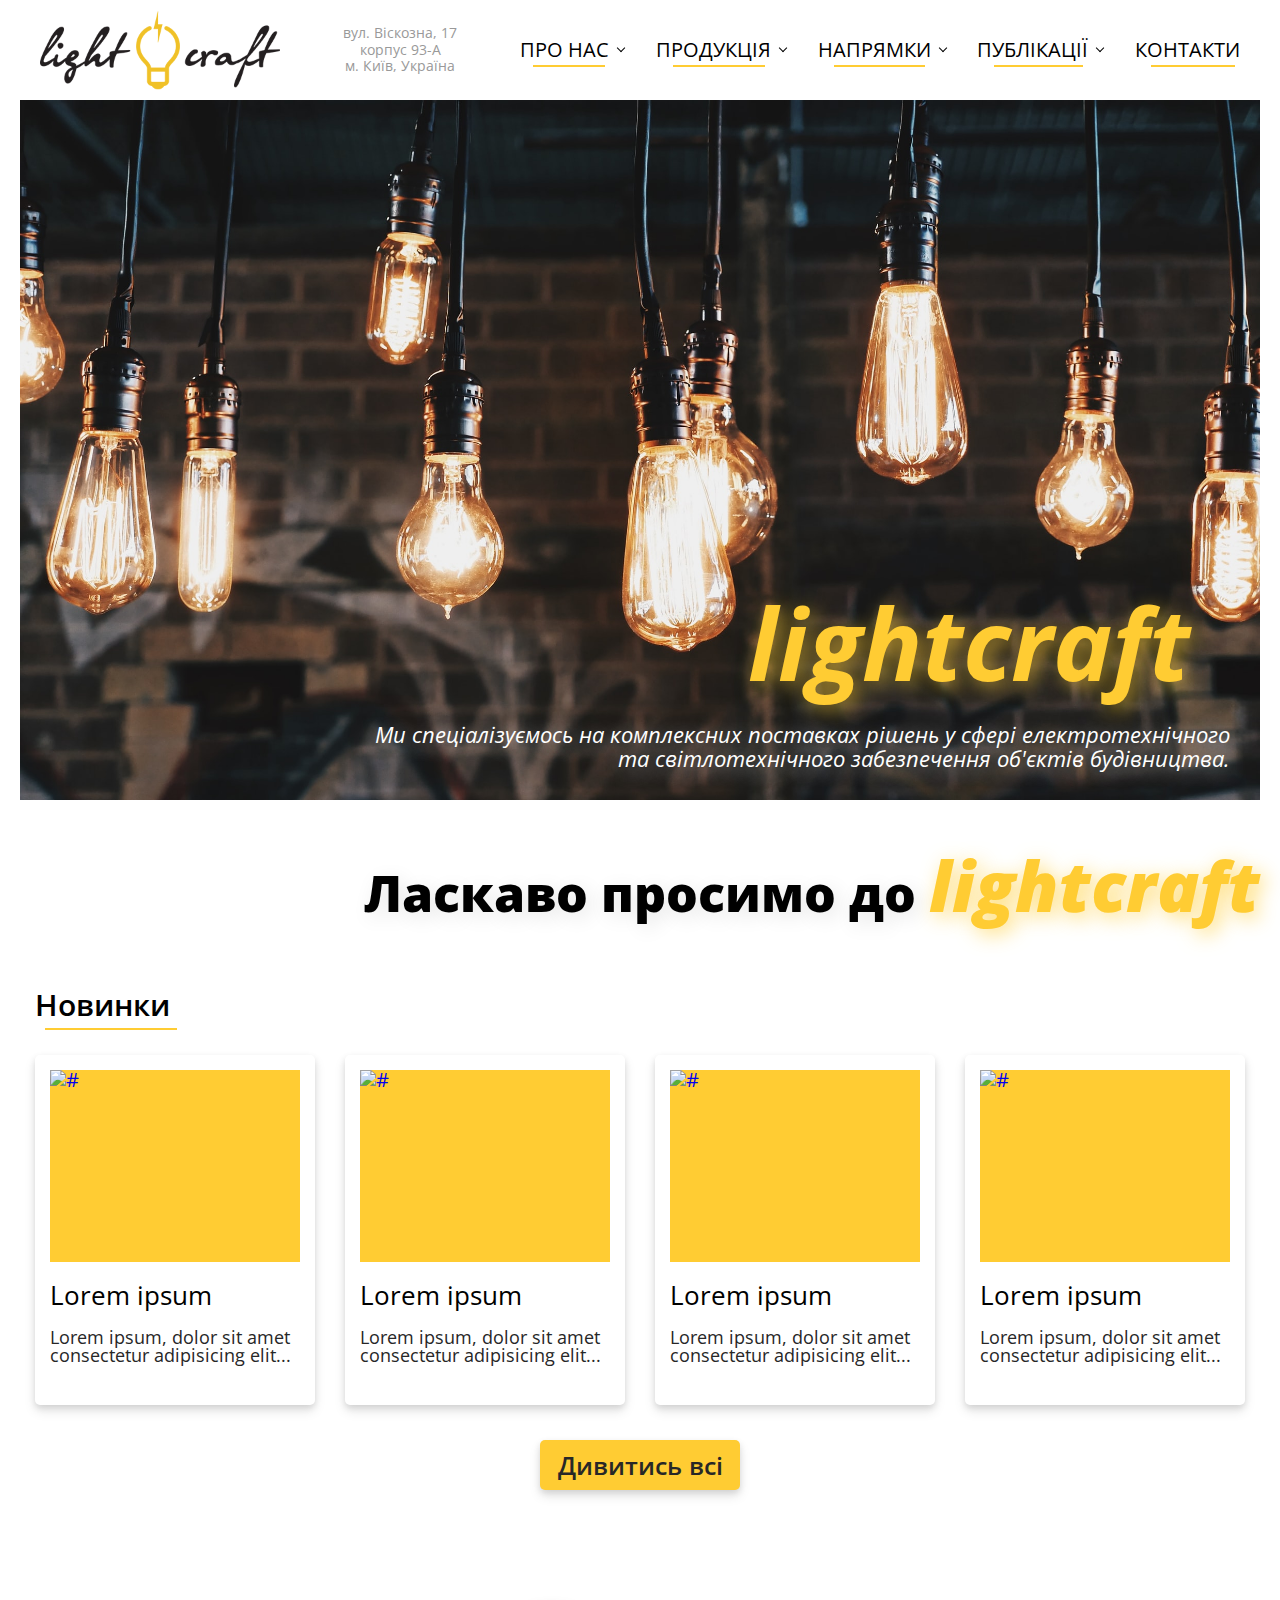
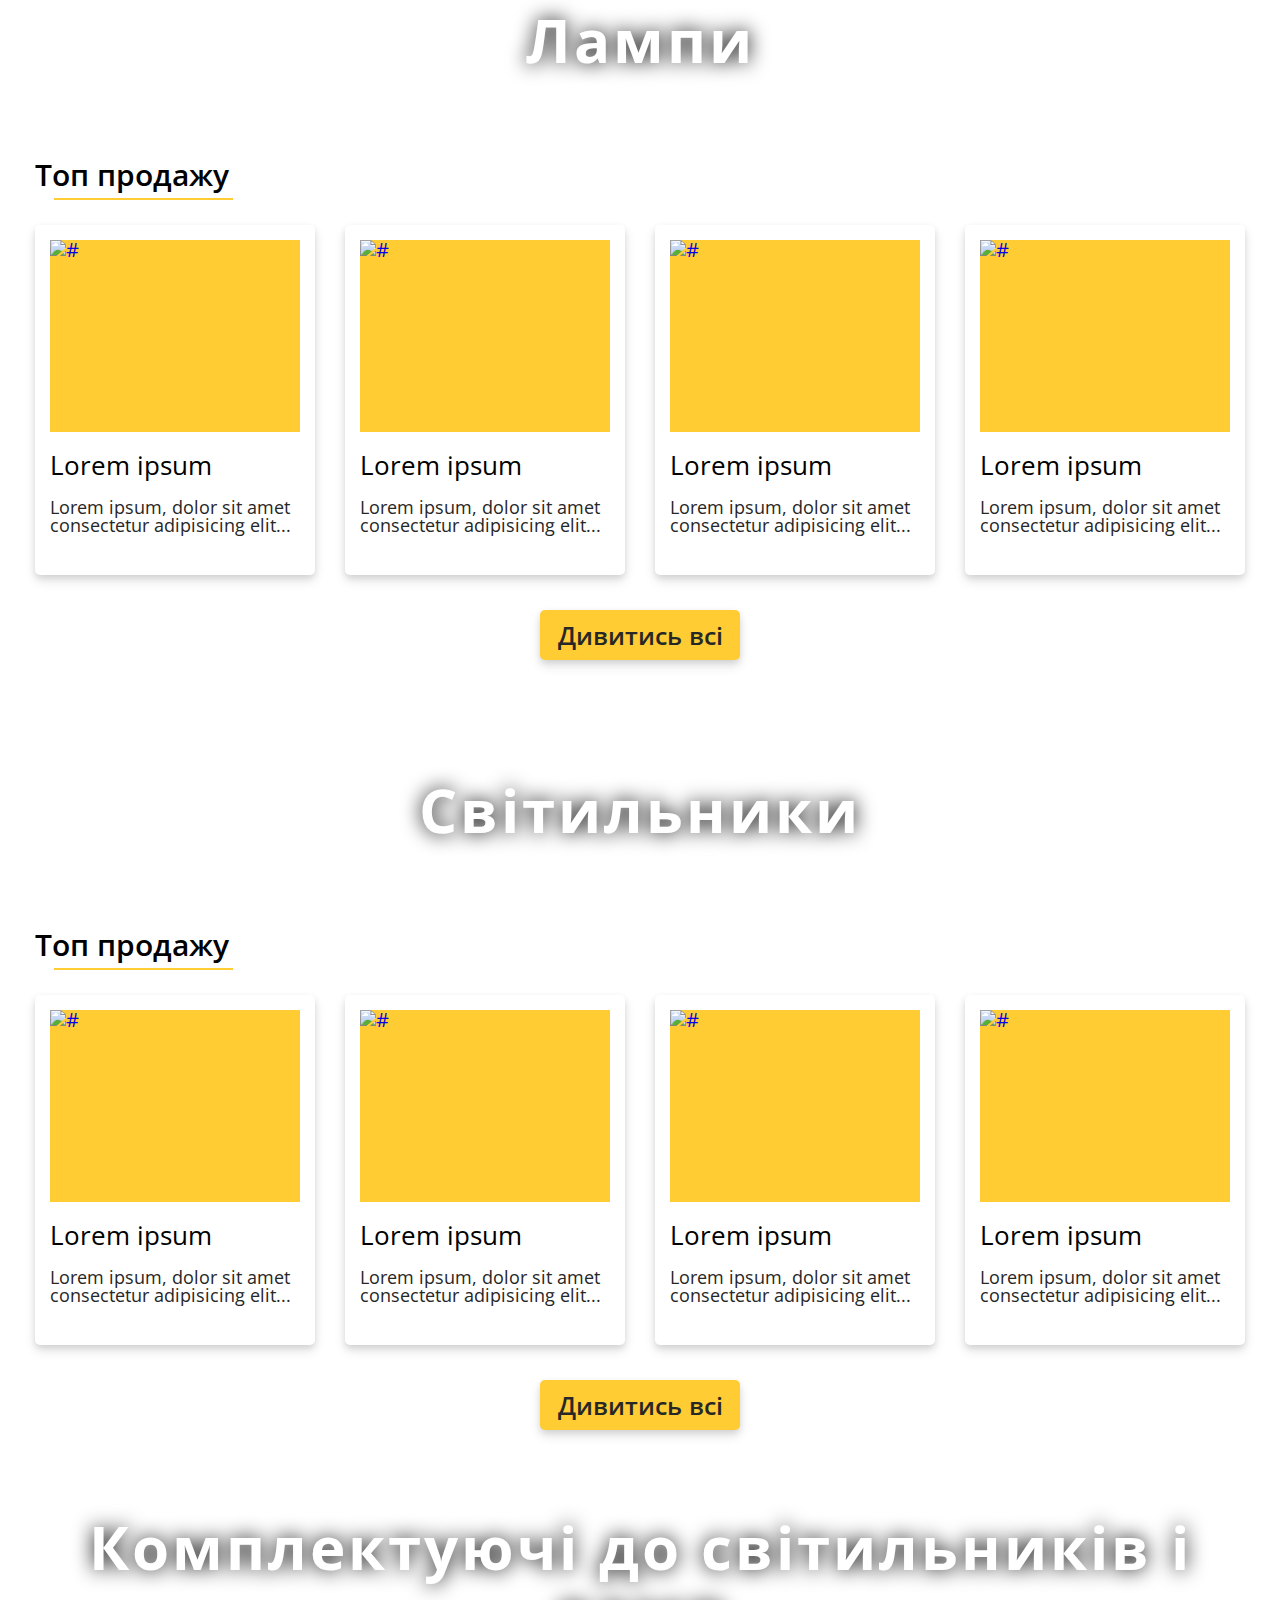
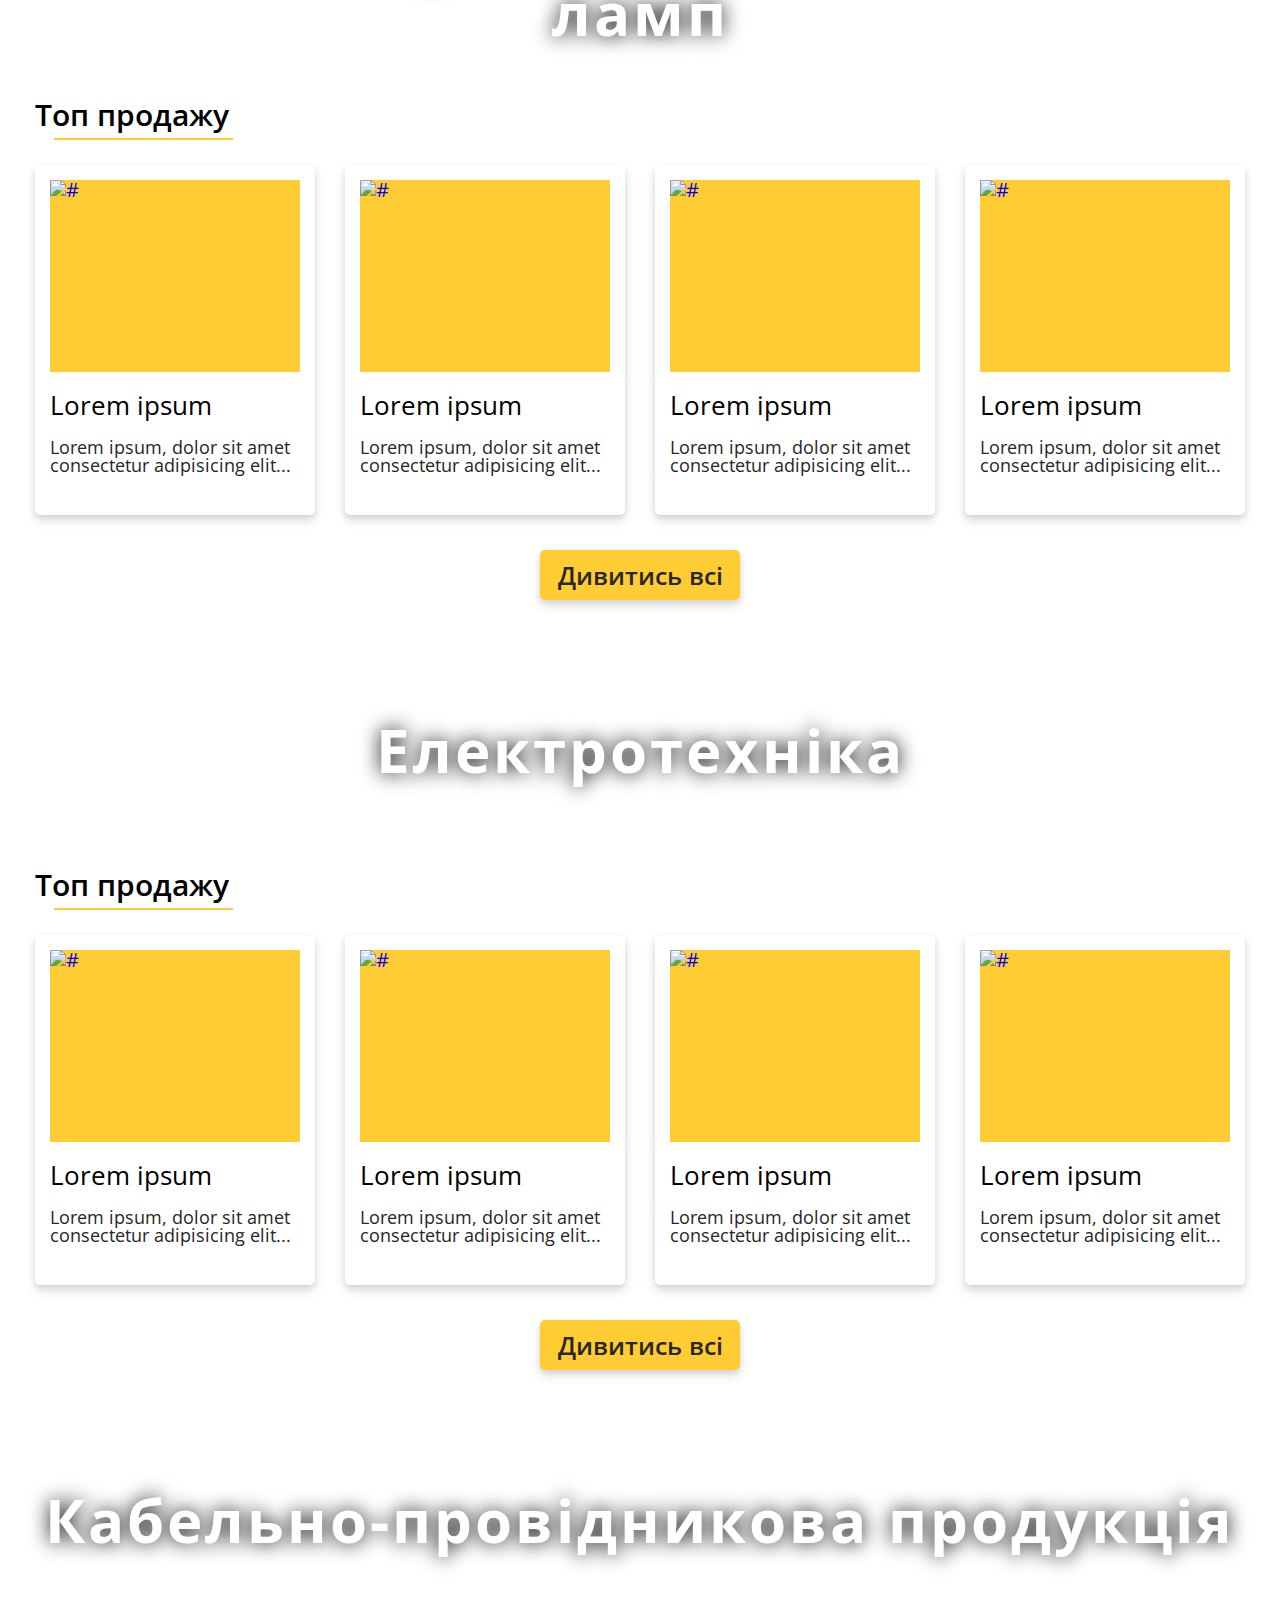
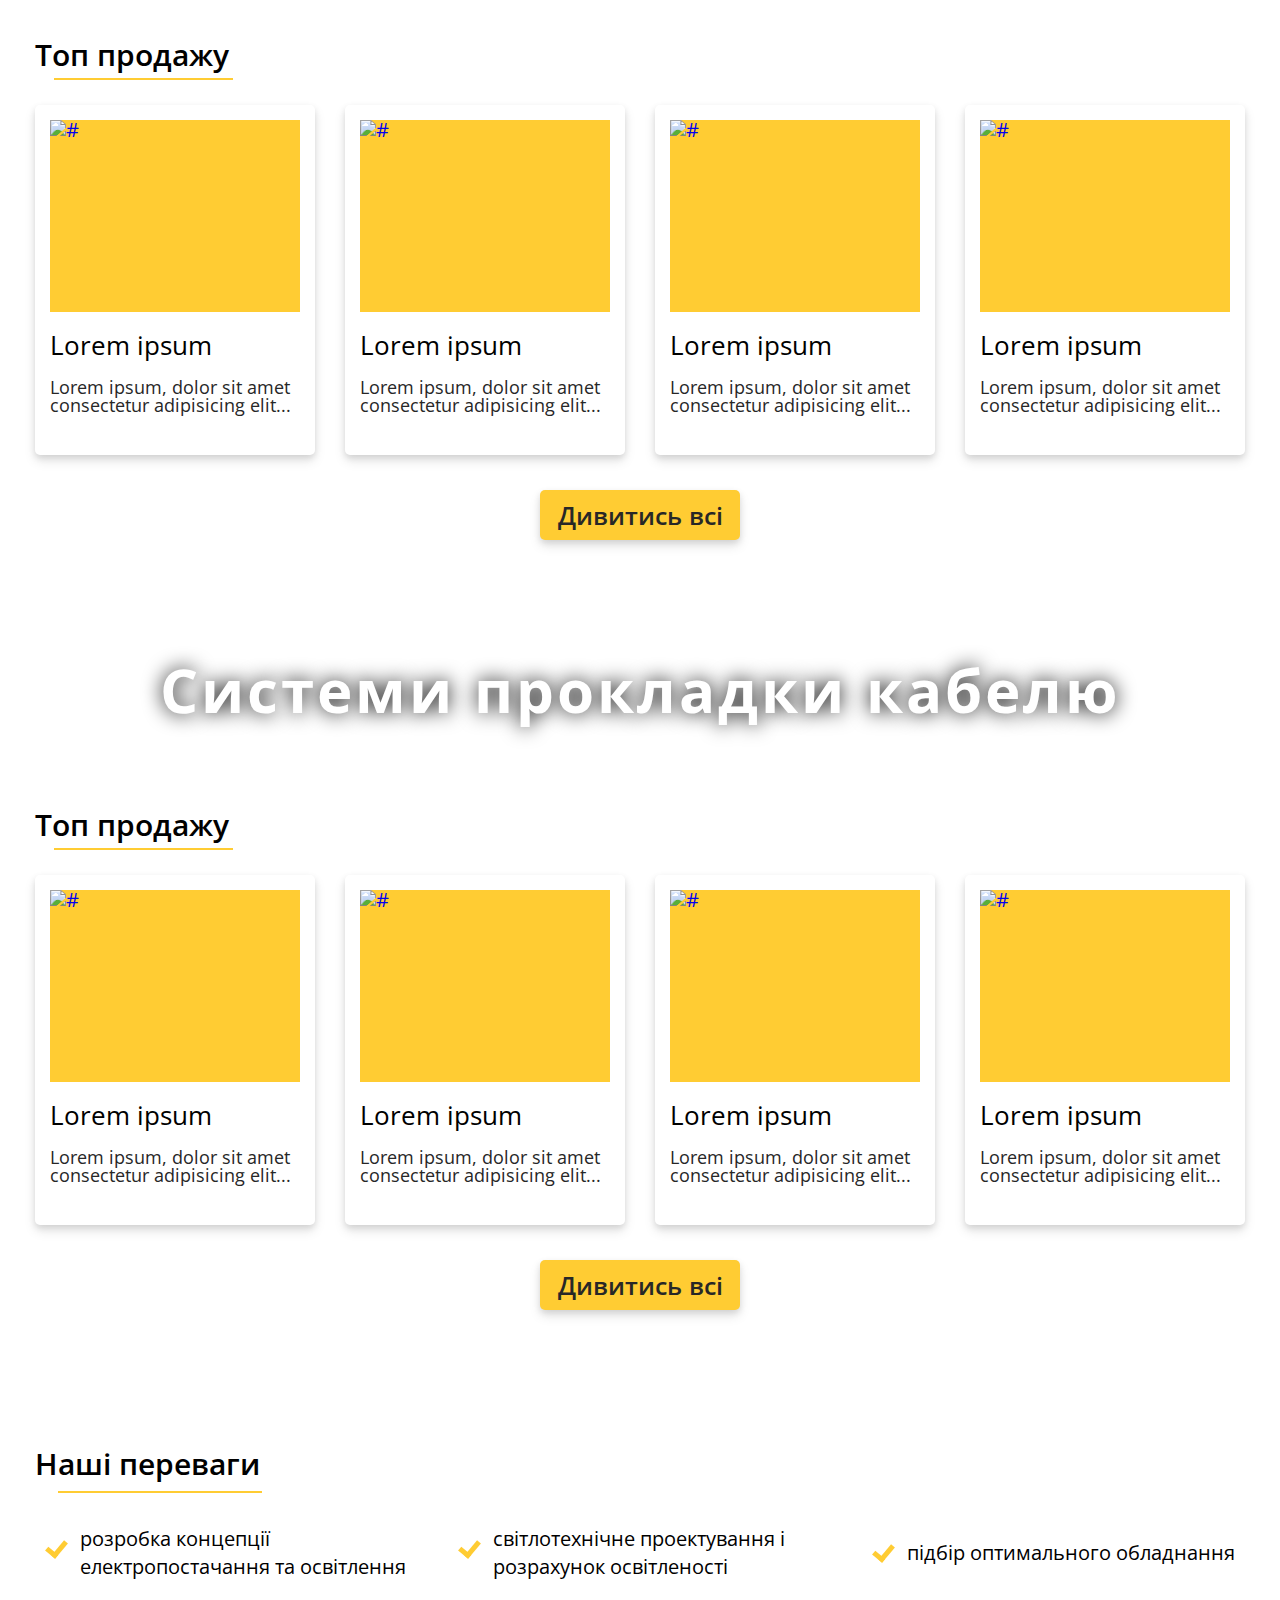
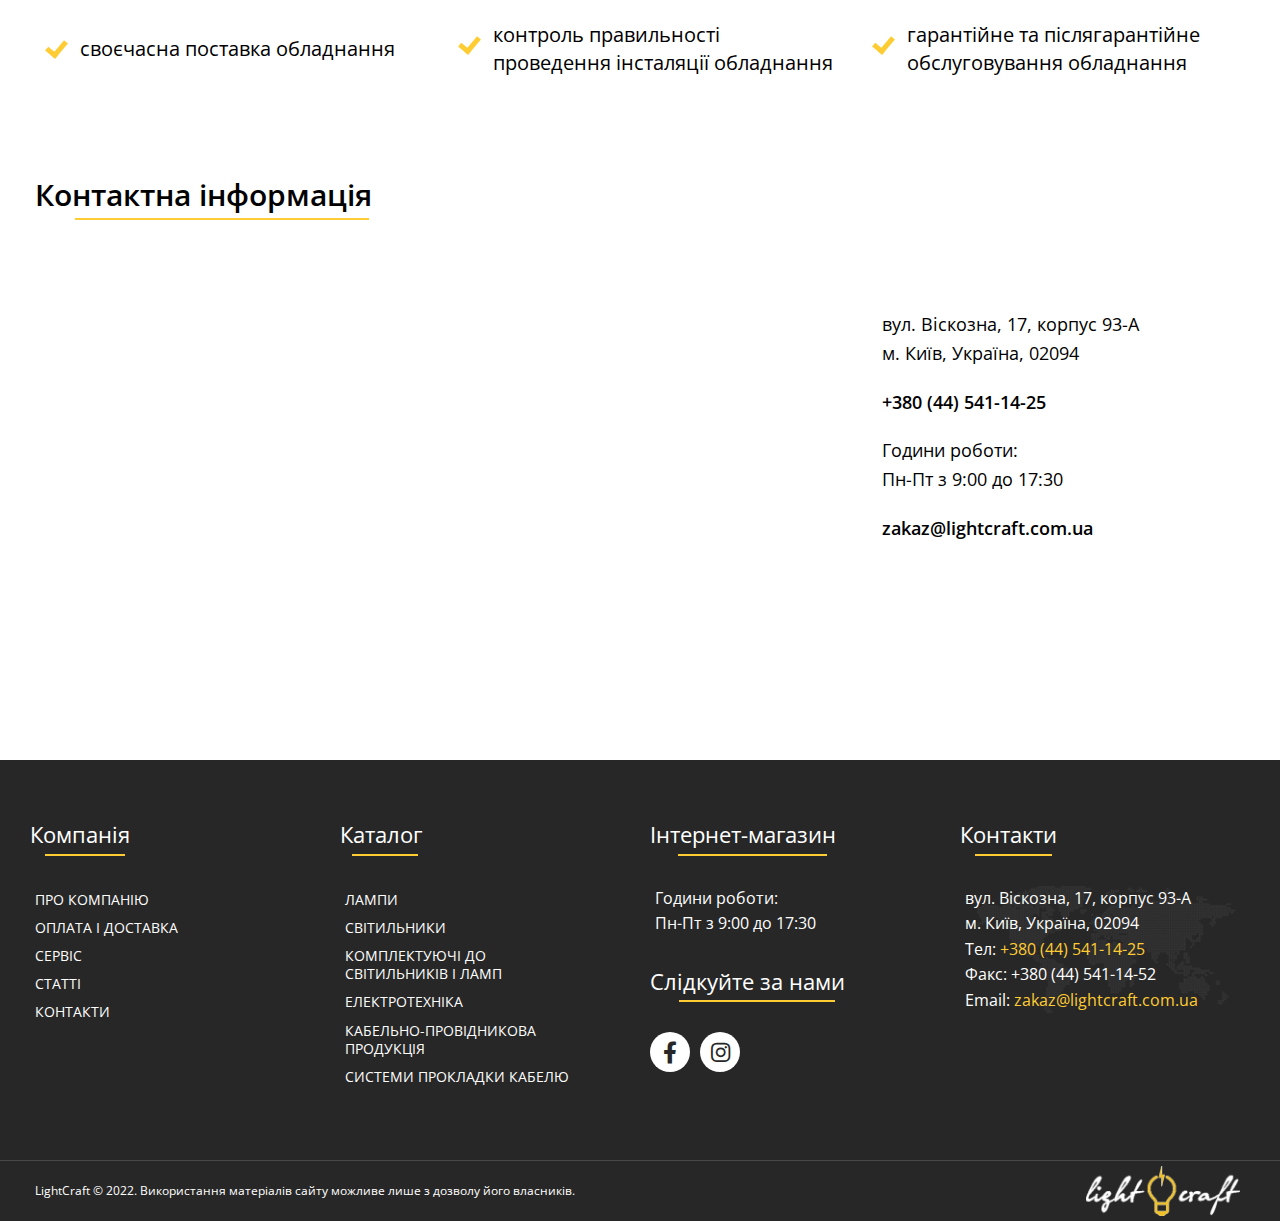
==== commit 1645a994: "Add files via upload" ====
--- a/index.html
+++ b/index.html
@@ -17,7 +17,7 @@
         <a href="#" class="nav__logo">
           <img src="assets/img/logo.png" alt="LightCraft">
         </a>
-        <p class="nav__address">м. Київ<br>вул. Віскозна, 17<br>корпус 93-А</p>
+        <p class="nav__address">вул. Віскозна, 17<br>корпус 93-А<br>м. Київ, Україна</p>
         <ul class="nav__menu menu">
           <li class="menu__items menu__items-anim">Про нас
             <ul class="menu__item">
@@ -48,7 +48,7 @@
                   <li class="sub-menu__link"><a href="#">Побутове освітлення</a></li>
                 </ul>
               </li>
-              <li class="menu__link menu__link-anim"><a href="#">Комплектуючі до світильників та ламп</a>
+              <li class="menu__link menu__link-anim"><a href="#">Комплектуючі до світильників і ламп</a>
                 <ul class="sub-menu__item">
                   <li class="sub-menu__link"><a href="#">Електронні баласти для люмінесцентних та компактних ламп</a>
                   </li>
@@ -169,477 +169,348 @@
           світлотехнічного забезпечення об'єктів будівництва.</p>
       </div>
     </header>
-    <div class="about-us">
+    <main class="main">
+      <div class="welcome-block">
+        <div class="container">
+          <p class="welcome-block__head">Ласкаво просимо до <span>lightcraft</span></p>
+        </div>
+      </div>
+      <div class="item-block new-product">
+        <div class="container">
+          <p class="main__title">Новинки</p>
+          <div class="item-block__row">
+            <div class="item-block__tile tile">
+              <div class="tile__product">
+                <a href="#" class="tile__img"><img src="#" alt="#"></a>
+                <p class="tile__title"><a href="#">Lorem ipsum</a></p>
+                <p class="tile__text">Lorem ipsum, dolor sit amet consectetur adipisicing elit...</p>
+              </div>
+            </div>
+            <div class="item-block__tile tile">
+              <div class="tile__product">
+                <a href="#" class="tile__img"><img src="#" alt="#"></a>
+                <p class="tile__title"><a href="#">Lorem ipsum</a></p>
+                <p class="tile__text">Lorem ipsum, dolor sit amet consectetur adipisicing elit...</p>
+              </div>
+            </div>
+            <div class="item-block__tile tile">
+              <div class="tile__product">
+                <a href="#" class="tile__img"><img src="#" alt="#"></a>
+                <p class="tile__title"><a href="#">Lorem ipsum</a></p>
+                <p class="tile__text">Lorem ipsum, dolor sit amet consectetur adipisicing elit...</p>
+              </div>
+            </div>
+            <div class="item-block__tile tile">
+              <div class="tile__product">
+                <a href="#" class="tile__img"><img src="#" alt="#"></a>
+                <p class="tile__title"><a href="#">Lorem ipsum</a></p>
+                <p class="tile__text">Lorem ipsum, dolor sit amet consectetur adipisicing elit...</p>
+              </div>
+            </div>
+          </div>
+          <a href="#" class="item-block__button">
+            <button>Дивитись всі</button>
+          </a>
+        </div>
+      </div>
+      <div class="bulb item-block">
+        <div class="container">
+          <p class="item-block__title bulb__title">Лампи</p>
+          <p class="main__title">Топ продажу</p>
+          <div class="item-block__row">
+            <div class="item-block__tile tile">
+              <div class="tile__product">
+                <a href="#" class="tile__img"><img src="#" alt="#"></a>
+                <p class="tile__title"><a href="#">Lorem ipsum</a></p>
+                <p class="tile__text">Lorem ipsum, dolor sit amet consectetur adipisicing elit...</p>
+              </div>
+            </div>
+            <div class="item-block__tile tile">
+              <div class="tile__product">
+                <a href="#" class="tile__img"><img src="#" alt="#"></a>
+                <p class="tile__title"><a href="#">Lorem ipsum</a></p>
+                <p class="tile__text">Lorem ipsum, dolor sit amet consectetur adipisicing elit...</p>
+              </div>
+            </div>
+            <div class="item-block__tile tile">
+              <div class="tile__product">
+                <a href="#" class="tile__img"><img src="#" alt="#"></a>
+                <p class="tile__title"><a href="#">Lorem ipsum</a></p>
+                <p class="tile__text">Lorem ipsum, dolor sit amet consectetur adipisicing elit...</p>
+              </div>
+            </div>
+            <div class="item-block__tile tile">
+              <div class="tile__product">
+                <a href="#" class="tile__img"><img src="#" alt="#"></a>
+                <p class="tile__title"><a href="#">Lorem ipsum</a></p>
+                <p class="tile__text">Lorem ipsum, dolor sit amet consectetur adipisicing elit...</p>
+              </div>
+            </div>
+          </div>
+          <a href="#" class="item-block__button">
+            <button>Дивитись всі</button>
+          </a>
+        </div>
+      </div>
+      <div class="lamp item-block">
+        <div class="container">
+          <p class="item-block__title lamp__title">Світильники</p>
+          <p class="main__title">Топ продажу</p>
+          <div class="item-block__row">
+            <div class="item-block__tile tile">
+              <div class="tile__product">
+                <a href="#" class="tile__img"><img src="#" alt="#"></a>
+                <p class="tile__title"><a href="#">Lorem ipsum</a></p>
+                <p class="tile__text">Lorem ipsum, dolor sit amet consectetur adipisicing elit...</p>
+              </div>
+            </div>
+            <div class="item-block__tile tile">
+              <div class="tile__product">
+                <a href="#" class="tile__img"><img src="#" alt="#"></a>
+                <p class="tile__title"><a href="#">Lorem ipsum</a></p>
+                <p class="tile__text">Lorem ipsum, dolor sit amet consectetur adipisicing elit...</p>
+              </div>
+            </div>
+            <div class="item-block__tile tile">
+              <div class="tile__product">
+                <a href="#" class="tile__img"><img src="#" alt="#"></a>
+                <p class="tile__title"><a href="#">Lorem ipsum</a></p>
+                <p class="tile__text">Lorem ipsum, dolor sit amet consectetur adipisicing elit...</p>
+              </div>
+            </div>
+            <div class="item-block__tile tile">
+              <div class="tile__product">
+                <a href="#" class="tile__img"><img src="#" alt="#"></a>
+                <p class="tile__title"><a href="#">Lorem ipsum</a></p>
+                <p class="tile__text">Lorem ipsum, dolor sit amet consectetur adipisicing elit...</p>
+              </div>
+            </div>
+          </div>
+          <a href="#" class="item-block__button">
+            <button>Дивитись всі</button>
+          </a>
+        </div>
+      </div>
+      <div class="accessories item-block">
+        <div class="container">
+          <p class="item-block__title accessories__title">Комплектуючі до світильників і ламп</p>
+          <p class="main__title">Топ продажу</p>
+          <div class="item-block__row">
+            <div class="item-block__tile tile">
+              <div class="tile__product">
+                <a href="#" class="tile__img"><img src="#" alt="#"></a>
+                <p class="tile__title"><a href="#">Lorem ipsum</a></p>
+                <p class="tile__text">Lorem ipsum, dolor sit amet consectetur adipisicing elit...</p>
+              </div>
+            </div>
+            <div class="item-block__tile tile">
+              <div class="tile__product">
+                <a href="#" class="tile__img"><img src="#" alt="#"></a>
+                <p class="tile__title"><a href="#">Lorem ipsum</a></p>
+                <p class="tile__text">Lorem ipsum, dolor sit amet consectetur adipisicing elit...</p>
+              </div>
+            </div>
+            <div class="item-block__tile tile">
+              <div class="tile__product">
+                <a href="#" class="tile__img"><img src="#" alt="#"></a>
+                <p class="tile__title"><a href="#">Lorem ipsum</a></p>
+                <p class="tile__text">Lorem ipsum, dolor sit amet consectetur adipisicing elit...</p>
+              </div>
+            </div>
+            <div class="item-block__tile tile">
+              <div class="tile__product">
+                <a href="#" class="tile__img"><img src="#" alt="#"></a>
+                <p class="tile__title"><a href="#">Lorem ipsum</a></p>
+                <p class="tile__text">Lorem ipsum, dolor sit amet consectetur adipisicing elit...</p>
+              </div>
+            </div>
+          </div>
+          <a href="#" class="item-block__button">
+            <button>Дивитись всі</button>
+          </a>
+        </div>
+      </div>
+      <div class="electrical item-block">
+        <div class="container">
+          <p class="item-block__title electrical__title">Електротехніка</p>
+          <p class="main__title">Топ продажу</p>
+          <div class="item-block__row">
+            <div class="item-block__tile tile">
+              <div class="tile__product">
+                <a href="#" class="tile__img"><img src="#" alt="#"></a>
+                <p class="tile__title"><a href="#">Lorem ipsum</a></p>
+                <p class="tile__text">Lorem ipsum, dolor sit amet consectetur adipisicing elit...</p>
+              </div>
+            </div>
+            <div class="item-block__tile tile">
+              <div class="tile__product">
+                <a href="#" class="tile__img"><img src="#" alt="#"></a>
+                <p class="tile__title"><a href="#">Lorem ipsum</a></p>
+                <p class="tile__text">Lorem ipsum, dolor sit amet consectetur adipisicing elit...</p>
+              </div>
+            </div>
+            <div class="item-block__tile tile">
+              <div class="tile__product">
+                <a href="#" class="tile__img"><img src="#" alt="#"></a>
+                <p class="tile__title"><a href="#">Lorem ipsum</a></p>
+                <p class="tile__text">Lorem ipsum, dolor sit amet consectetur adipisicing elit...</p>
+              </div>
+            </div>
+            <div class="item-block__tile tile">
+              <div class="tile__product">
+                <a href="#" class="tile__img"><img src="#" alt="#"></a>
+                <p class="tile__title"><a href="#">Lorem ipsum</a></p>
+                <p class="tile__text">Lorem ipsum, dolor sit amet consectetur adipisicing elit...</p>
+              </div>
+            </div>
+          </div>
+          <a href="#" class="item-block__button">
+            <button>Дивитись всі</button>
+          </a>
+        </div>
+      </div>
+      <div class="cable item-block">
+        <div class="container">
+          <p class="item-block__title cable__title">Кабельно-провідникова продукція</p>
+          <p class="main__title">Топ продажу</p>
+          <div class="item-block__row">
+            <div class="item-block__tile tile">
+              <div class="tile__product">
+                <a href="#" class="tile__img"><img src="#" alt="#"></a>
+                <p class="tile__title"><a href="#">Lorem ipsum</a></p>
+                <p class="tile__text">Lorem ipsum, dolor sit amet consectetur adipisicing elit...</p>
+              </div>
+            </div>
+            <div class="item-block__tile tile">
+              <div class="tile__product">
+                <a href="#" class="tile__img"><img src="#" alt="#"></a>
+                <p class="tile__title"><a href="#">Lorem ipsum</a></p>
+                <p class="tile__text">Lorem ipsum, dolor sit amet consectetur adipisicing elit...</p>
+              </div>
+            </div>
+            <div class="item-block__tile tile">
+              <div class="tile__product">
+                <a href="#" class="tile__img"><img src="#" alt="#"></a>
+                <p class="tile__title"><a href="#">Lorem ipsum</a></p>
+                <p class="tile__text">Lorem ipsum, dolor sit amet consectetur adipisicing elit...</p>
+              </div>
+            </div>
+            <div class="item-block__tile tile">
+              <div class="tile__product">
+                <a href="#" class="tile__img"><img src="#" alt="#"></a>
+                <p class="tile__title"><a href="#">Lorem ipsum</a></p>
+                <p class="tile__text">Lorem ipsum, dolor sit amet consectetur adipisicing elit...</p>
+              </div>
+            </div>
+          </div>
+          <a href="#" class="item-block__button">
+            <button>Дивитись всі</button>
+          </a>
+        </div>
+      </div>
+      <div class="cable-sys item-block">
+        <div class="container">
+          <p class="item-block__title cable-sys__title">Системи прокладки кабелю</p>
+          <p class="main__title">Топ продажу</p>
+          <div class="item-block__row">
+            <div class="item-block__tile tile">
+              <div class="tile__product">
+                <a href="#" class="tile__img"><img src="#" alt="#"></a>
+                <p class="tile__title"><a href="#">Lorem ipsum</a></p>
+                <p class="tile__text">Lorem ipsum, dolor sit amet consectetur adipisicing elit...</p>
+              </div>
+            </div>
+            <div class="item-block__tile tile">
+              <div class="tile__product">
+                <a href="#" class="tile__img"><img src="#" alt="#"></a>
+                <p class="tile__title"><a href="#">Lorem ipsum</a></p>
+                <p class="tile__text">Lorem ipsum, dolor sit amet consectetur adipisicing elit...</p>
+              </div>
+            </div>
+            <div class="item-block__tile tile">
+              <div class="tile__product">
+                <a href="#" class="tile__img"><img src="#" alt="#"></a>
+                <p class="tile__title"><a href="#">Lorem ipsum</a></p>
+                <p class="tile__text">Lorem ipsum, dolor sit amet consectetur adipisicing elit...</p>
+              </div>
+            </div>
+            <div class="item-block__tile tile">
+              <div class="tile__product">
+                <a href="#" class="tile__img"><img src="#" alt="#"></a>
+                <p class="tile__title"><a href="#">Lorem ipsum</a></p>
+                <p class="tile__text">Lorem ipsum, dolor sit amet consectetur adipisicing elit...</p>
+              </div>
+            </div>
+          </div>
+          <a href="#" class="item-block__button">
+            <button>Дивитись всі</button>
+          </a>
+        </div>
+      </div>
+    </main>
+    <div class="about-us" id="about-us">
       <div class="container">
-        <p class="about-us__title">Ласкаво просимо до <span>lightcraft</span></p>
-        <p class="about-us__subtitle">Наші переваги:</p>
-        <ul class="about-us__list">
+        <p class="main__title">Наші переваги</p>
+        <ul class="about-us__items">
           <li class="about-us__item">розробка концепції електропостачання та освітлення</li>
           <li class="about-us__item">світлотехнічне проектування і розрахунок освітленості</li>
-          <li class="about-us__item">підбор оптимального обладнання</li>
+          <li class="about-us__item">підбір оптимального обладнання</li>
           <li class="about-us__item">своєчасна поставка обладнання</li>
           <li class="about-us__item">контроль правильності проведення інсталяції обладнання</li>
           <li class="about-us__item">гарантійне та післягарантійне обслуговування обладнання</li>
         </ul>
       </div>
     </div>
-    <main class="main">
-      <div class="bulb item-block">
-        <div class="container">
-          <p class="item-block__title bulb__title">Лампи</p>
-          <p class="item-block__subtitle">Lorem ipsum dolor sit, amet consectetur adipisicing elit. Quod earum dicta et
-            mollitia nam cupiditate incidunt, quos a. Corrupti veritatis fuga reiciendis esse voluptates ex eveniet
-            velit, praesentium ad quas!
-            Ipsam, voluptates iusto aperiam esse nobis sunt mollitia totam dicta optio voluptatum error consequatur
-            expedita dignissimos molestiae a necessitatibus illo, quidem natus tempore repellat! Consequuntur hic iusto
-            necessitatibus rerum modi?</p>
-          <p class="item-block__text">Найпопулярніші лампи</p>
-          <div class="item-block__row">
-            <div class="item-block__tile tile">
-              <div class="tile__product">
-                <a href="#" class="tile__img"><img src="#" alt="#"></a>
-                <p class="tile__title"><a href="#">Lorem ipsum</a></p>
-                <p class="tile__text">Lorem ipsum, dolor sit amet consectetur adipisicing elit...</p>
-              </div>
-            </div>
-            <div class="item-block__tile tile">
-              <div class="tile__product">
-                <a href="#" class="tile__img"><img src="#" alt="#"></a>
-                <p class="tile__title"><a href="#">Lorem ipsum</a></p>
-                <p class="tile__text">Lorem ipsum, dolor sit amet consectetur adipisicing elit...</p>
-              </div>
-            </div>
-            <div class="item-block__tile tile">
-              <div class="tile__product">
-                <a href="#" class="tile__img"><img src="#" alt="#"></a>
-                <p class="tile__title"><a href="#">Lorem ipsum</a></p>
-                <p class="tile__text">Lorem ipsum, dolor sit amet consectetur adipisicing elit...</p>
-              </div>
-            </div>
-            <div class="item-block__tile tile">
-              <div class="tile__product">
-                <a href="#" class="tile__img"><img src="#" alt="#"></a>
-                <p class="tile__title"><a href="#">Lorem ipsum</a></p>
-                <p class="tile__text">Lorem ipsum, dolor sit amet consectetur adipisicing elit...</p>
-              </div>
-            </div>
-            <!-- <div class="item-block__tile tile">
-              <div class="tile__product">
-                <a href="#" class="tile__img"><img src="#" alt="#"></a>
-                <p class="tile__title"><a href="#">Lorem ipsum</a></p>
-                <p class="tile__text">Lorem ipsum, dolor sit amet consectetur adipisicing elit...</p>
-              </div>
-            </div>
-            <div class="item-block__tile tile">
-              <div class="tile__product">
-                <a href="#" class="tile__img"><img src="#" alt="#"></a>
-                <p class="tile__title"><a href="#">Lorem ipsum</a></p>
-                <p class="tile__text">Lorem ipsum, dolor sit amet consectetur adipisicing elit...</p>
-              </div>
-            </div>
-            <div class="item-block__tile tile">
-              <div class="tile__product">
-                <a href="#" class="tile__img"><img src="#" alt="#"></a>
-                <p class="tile__title"><a href="#">Lorem ipsum</a></p>
-                <p class="tile__text">Lorem ipsum, dolor sit amet consectetur adipisicing elit...</p>
-              </div>
-            </div>
-            <div class="item-block__tile tile">
-              <div class="tile__product">
-                <a href="#" class="tile__img"><img src="#" alt="#"></a>
-                <p class="tile__title"><a href="#">Lorem ipsum</a></p>
-                <p class="tile__text">Lorem ipsum, dolor sit amet consectetur adipisicing elit...</p>
-              </div>
-            </div> -->
-          </div>
-          <a href="#" class="item-block__button">
-            <button>Дивитись всі</button>
-          </a>
-        </div>
-      </div>
-      <div class="lamp item-block">
-        <div class="container">
-          <p class="item-block__title lamp__title">Світильники</p>
-          <p class="item-block__subtitle">Lorem ipsum dolor sit, amet consectetur adipisicing elit. Quod earum dicta et
-            mollitia nam cupiditate incidunt, quos a. Corrupti veritatis fuga reiciendis esse voluptates ex eveniet
-            velit, praesentium ad quas!
-            Ipsam, voluptates iusto aperiam esse nobis sunt mollitia totam dicta optio voluptatum error consequatur
-            expedita dignissimos molestiae a necessitatibus illo, quidem natus tempore repellat! Consequuntur hic iusto
-            necessitatibus rerum modi?</p>
-          <p class="item-block__text">Найпопулярніші світильники</p>
-          <div class="item-block__row">
-            <div class="item-block__tile tile">
-              <div class="tile__product">
-                <a href="#" class="tile__img"><img src="#" alt="#"></a>
-                <p class="tile__title"><a href="#">Lorem ipsum</a></p>
-                <p class="tile__text">Lorem ipsum, dolor sit amet consectetur adipisicing elit...</p>
-              </div>
-            </div>
-            <div class="item-block__tile tile">
-              <div class="tile__product">
-                <a href="#" class="tile__img"><img src="#" alt="#"></a>
-                <p class="tile__title"><a href="#">Lorem ipsum</a></p>
-                <p class="tile__text">Lorem ipsum, dolor sit amet consectetur adipisicing elit...</p>
-              </div>
-            </div>
-            <div class="item-block__tile tile">
-              <div class="tile__product">
-                <a href="#" class="tile__img"><img src="#" alt="#"></a>
-                <p class="tile__title"><a href="#">Lorem ipsum</a></p>
-                <p class="tile__text">Lorem ipsum, dolor sit amet consectetur adipisicing elit...</p>
-              </div>
-            </div>
-            <div class="item-block__tile tile">
-              <div class="tile__product">
-                <a href="#" class="tile__img"><img src="#" alt="#"></a>
-                <p class="tile__title"><a href="#">Lorem ipsum</a></p>
-                <p class="tile__text">Lorem ipsum, dolor sit amet consectetur adipisicing elit...</p>
-              </div>
-            </div>
-            <!-- <div class="item-block__tile tile">
-              <div class="tile__product">
-                <a href="#" class="tile__img"><img src="#" alt="#"></a>
-                <p class="tile__title"><a href="#">Lorem ipsum</a></p>
-                <p class="tile__text">Lorem ipsum, dolor sit amet consectetur adipisicing elit...</p>
-              </div>
-            </div>
-            <div class="item-block__tile tile">
-              <div class="tile__product">
-                <a href="#" class="tile__img"><img src="#" alt="#"></a>
-                <p class="tile__title"><a href="#">Lorem ipsum</a></p>
-                <p class="tile__text">Lorem ipsum, dolor sit amet consectetur adipisicing elit...</p>
-              </div>
-            </div>
-            <div class="item-block__tile tile">
-              <div class="tile__product">
-                <a href="#" class="tile__img"><img src="#" alt="#"></a>
-                <p class="tile__title"><a href="#">Lorem ipsum</a></p>
-                <p class="tile__text">Lorem ipsum, dolor sit amet consectetur adipisicing elit...</p>
-              </div>
-            </div>
-            <div class="item-block__tile tile">
-              <div class="tile__product">
-                <a href="#" class="tile__img"><img src="#" alt="#"></a>
-                <p class="tile__title"><a href="#">Lorem ipsum</a></p>
-                <p class="tile__text">Lorem ipsum, dolor sit amet consectetur adipisicing elit...</p>
-              </div>
-            </div> -->
-          </div>
-          <a href="#" class="item-block__button">
-            <button>Дивитись всі</button>
-          </a>
-        </div>
-      </div>
-      <div class="accessories item-block">
-        <div class="container">
-          <p class="item-block__title accessories__title">Комплектуючі до світильників та ламп</p>
-          <p class="item-block__subtitle">Lorem ipsum dolor sit, amet consectetur adipisicing elit. Quod earum dicta et
-            mollitia nam cupiditate incidunt, quos a. Corrupti veritatis fuga reiciendis esse voluptates ex eveniet
-            velit, praesentium ad quas!
-            Ipsam, voluptates iusto aperiam esse nobis sunt mollitia totam dicta optio voluptatum error consequatur
-            expedita dignissimos molestiae a necessitatibus illo, quidem natus tempore repellat! Consequuntur hic iusto
-            necessitatibus rerum modi?</p>
-          <p class="item-block__text">Найпопулярніші комплектуючі до світильник та ламп</p>
-          <div class="item-block__row">
-            <div class="item-block__tile tile">
-              <div class="tile__product">
-                <a href="#" class="tile__img"><img src="#" alt="#"></a>
-                <p class="tile__title"><a href="#">Lorem ipsum</a></p>
-                <p class="tile__text">Lorem ipsum, dolor sit amet consectetur adipisicing elit...</p>
-              </div>
-            </div>
-            <div class="item-block__tile tile">
-              <div class="tile__product">
-                <a href="#" class="tile__img"><img src="#" alt="#"></a>
-                <p class="tile__title"><a href="#">Lorem ipsum</a></p>
-                <p class="tile__text">Lorem ipsum, dolor sit amet consectetur adipisicing elit...</p>
-              </div>
-            </div>
-            <div class="item-block__tile tile">
-              <div class="tile__product">
-                <a href="#" class="tile__img"><img src="#" alt="#"></a>
-                <p class="tile__title"><a href="#">Lorem ipsum</a></p>
-                <p class="tile__text">Lorem ipsum, dolor sit amet consectetur adipisicing elit...</p>
-              </div>
-            </div>
-            <div class="item-block__tile tile">
-              <div class="tile__product">
-                <a href="#" class="tile__img"><img src="#" alt="#"></a>
-                <p class="tile__title"><a href="#">Lorem ipsum</a></p>
-                <p class="tile__text">Lorem ipsum, dolor sit amet consectetur adipisicing elit...</p>
-              </div>
-            </div>
-            <!-- <div class="item-block__tile tile">
-              <div class="tile__product">
-                <a href="#" class="tile__img"><img src="#" alt="#"></a>
-                <p class="tile__title"><a href="#">Lorem ipsum</a></p>
-                <p class="tile__text">Lorem ipsum, dolor sit amet consectetur adipisicing elit...</p>
-              </div>
-            </div>
-            <div class="item-block__tile tile">
-              <div class="tile__product">
-                <a href="#" class="tile__img"><img src="#" alt="#"></a>
-                <p class="tile__title"><a href="#">Lorem ipsum</a></p>
-                <p class="tile__text">Lorem ipsum, dolor sit amet consectetur adipisicing elit...</p>
-              </div>
-            </div>
-            <div class="item-block__tile tile">
-              <div class="tile__product">
-                <a href="#" class="tile__img"><img src="#" alt="#"></a>
-                <p class="tile__title"><a href="#">Lorem ipsum</a></p>
-                <p class="tile__text">Lorem ipsum, dolor sit amet consectetur adipisicing elit...</p>
-              </div>
-            </div>
-            <div class="item-block__tile tile">
-              <div class="tile__product">
-                <a href="#" class="tile__img"><img src="#" alt="#"></a>
-                <p class="tile__title"><a href="#">Lorem ipsum</a></p>
-                <p class="tile__text">Lorem ipsum, dolor sit amet consectetur adipisicing elit...</p>
-              </div>
-            </div> -->
-          </div>
-          <a href="#" class="item-block__button">
-            <button>Дивитись всі</button>
-          </a>
-        </div>
-      </div>
-      <div class="electrical item-block">
-        <div class="container">
-          <p class="item-block__title electrical__title">Електротехніка</p>
-          <p class="item-block__subtitle">Lorem ipsum dolor sit, amet consectetur adipisicing elit. Quod earum dicta et
-            mollitia nam cupiditate incidunt, quos a. Corrupti veritatis fuga reiciendis esse voluptates ex eveniet
-            velit, praesentium ad quas!
-            Ipsam, voluptates iusto aperiam esse nobis sunt mollitia totam dicta optio voluptatum error consequatur
-            expedita dignissimos molestiae a necessitatibus illo, quidem natus tempore repellat! Consequuntur hic iusto
-            necessitatibus rerum modi?</p>
-          <p class="item-block__text">Найпопулярніші продукти електротехніки</p>
-          <div class="item-block__row">
-            <div class="item-block__tile tile">
-              <div class="tile__product">
-                <a href="#" class="tile__img"><img src="#" alt="#"></a>
-                <p class="tile__title"><a href="#">Lorem ipsum</a></p>
-                <p class="tile__text">Lorem ipsum, dolor sit amet consectetur adipisicing elit...</p>
-              </div>
-            </div>
-            <div class="item-block__tile tile">
-              <div class="tile__product">
-                <a href="#" class="tile__img"><img src="#" alt="#"></a>
-                <p class="tile__title"><a href="#">Lorem ipsum</a></p>
-                <p class="tile__text">Lorem ipsum, dolor sit amet consectetur adipisicing elit...</p>
-              </div>
-            </div>
-            <div class="item-block__tile tile">
-              <div class="tile__product">
-                <a href="#" class="tile__img"><img src="#" alt="#"></a>
-                <p class="tile__title"><a href="#">Lorem ipsum</a></p>
-                <p class="tile__text">Lorem ipsum, dolor sit amet consectetur adipisicing elit...</p>
-              </div>
-            </div>
-            <div class="item-block__tile tile">
-              <div class="tile__product">
-                <a href="#" class="tile__img"><img src="#" alt="#"></a>
-                <p class="tile__title"><a href="#">Lorem ipsum</a></p>
-                <p class="tile__text">Lorem ipsum, dolor sit amet consectetur adipisicing elit...</p>
-              </div>
-            </div>
-            <!-- <div class="item-block__tile tile">
-              <div class="tile__product">
-                <a href="#" class="tile__img"><img src="#" alt="#"></a>
-                <p class="tile__title"><a href="#">Lorem ipsum</a></p>
-                <p class="tile__text">Lorem ipsum, dolor sit amet consectetur adipisicing elit...</p>
-              </div>
-            </div>
-            <div class="item-block__tile tile">
-              <div class="tile__product">
-                <a href="#" class="tile__img"><img src="#" alt="#"></a>
-                <p class="tile__title"><a href="#">Lorem ipsum</a></p>
-                <p class="tile__text">Lorem ipsum, dolor sit amet consectetur adipisicing elit...</p>
-              </div>
-            </div>
-            <div class="item-block__tile tile">
-              <div class="tile__product">
-                <a href="#" class="tile__img"><img src="#" alt="#"></a>
-                <p class="tile__title"><a href="#">Lorem ipsum</a></p>
-                <p class="tile__text">Lorem ipsum, dolor sit amet consectetur adipisicing elit...</p>
-              </div>
-            </div>
-            <div class="item-block__tile tile">
-              <div class="tile__product">
-                <a href="#" class="tile__img"><img src="#" alt="#"></a>
-                <p class="tile__title"><a href="#">Lorem ipsum</a></p>
-                <p class="tile__text">Lorem ipsum, dolor sit amet consectetur adipisicing elit...</p>
-              </div>
-            </div> -->
-          </div>
-          <a href="#" class="item-block__button">
-            <button>Дивитись всі</button>
-          </a>
-        </div>
-      </div>
-      <div class="cable item-block">
-        <div class="container">
-          <p class="item-block__title cable__title">Кабельно-провідникова продукція</p>
-          <p class="item-block__subtitle">Lorem ipsum dolor sit, amet consectetur adipisicing elit. Quod earum dicta et
-            mollitia nam cupiditate incidunt, quos a. Corrupti veritatis fuga reiciendis esse voluptates ex eveniet
-            velit, praesentium ad quas!
-            Ipsam, voluptates iusto aperiam esse nobis sunt mollitia totam dicta optio voluptatum error consequatur
-            expedita dignissimos molestiae a necessitatibus illo, quidem natus tempore repellat! Consequuntur hic iusto
-            necessitatibus rerum modi?</p>
-          <p class="item-block__text">Найпопулярніші кабелі та провода</p>
-          <div class="item-block__row">
-            <div class="item-block__tile tile">
-              <div class="tile__product">
-                <a href="#" class="tile__img"><img src="#" alt="#"></a>
-                <p class="tile__title"><a href="#">Lorem ipsum</a></p>
-                <p class="tile__text">Lorem ipsum, dolor sit amet consectetur adipisicing elit...</p>
-              </div>
-            </div>
-            <div class="item-block__tile tile">
-              <div class="tile__product">
-                <a href="#" class="tile__img"><img src="#" alt="#"></a>
-                <p class="tile__title"><a href="#">Lorem ipsum</a></p>
-                <p class="tile__text">Lorem ipsum, dolor sit amet consectetur adipisicing elit...</p>
-              </div>
-            </div>
-            <div class="item-block__tile tile">
-              <div class="tile__product">
-                <a href="#" class="tile__img"><img src="#" alt="#"></a>
-                <p class="tile__title"><a href="#">Lorem ipsum</a></p>
-                <p class="tile__text">Lorem ipsum, dolor sit amet consectetur adipisicing elit...</p>
-              </div>
-            </div>
-            <div class="item-block__tile tile">
-              <div class="tile__product">
-                <a href="#" class="tile__img"><img src="#" alt="#"></a>
-                <p class="tile__title"><a href="#">Lorem ipsum</a></p>
-                <p class="tile__text">Lorem ipsum, dolor sit amet consectetur adipisicing elit...</p>
-              </div>
-            </div>
-            <!-- <div class="item-block__tile tile">
-              <div class="tile__product">
-                <a href="#" class="tile__img"><img src="#" alt="#"></a>
-                <p class="tile__title"><a href="#">Lorem ipsum</a></p>
-                <p class="tile__text">Lorem ipsum, dolor sit amet consectetur adipisicing elit...</p>
-              </div>
-            </div>
-            <div class="item-block__tile tile">
-              <div class="tile__product">
-                <a href="#" class="tile__img"><img src="#" alt="#"></a>
-                <p class="tile__title"><a href="#">Lorem ipsum</a></p>
-                <p class="tile__text">Lorem ipsum, dolor sit amet consectetur adipisicing elit...</p>
-              </div>
-            </div>
-            <div class="item-block__tile tile">
-              <div class="tile__product">
-                <a href="#" class="tile__img"><img src="#" alt="#"></a>
-                <p class="tile__title"><a href="#">Lorem ipsum</a></p>
-                <p class="tile__text">Lorem ipsum, dolor sit amet consectetur adipisicing elit...</p>
-              </div>
-            </div>
-            <div class="item-block__tile tile">
-              <div class="tile__product">
-                <a href="#" class="tile__img"><img src="#" alt="#"></a>
-                <p class="tile__title"><a href="#">Lorem ipsum</a></p>
-                <p class="tile__text">Lorem ipsum, dolor sit amet consectetur adipisicing elit...</p>
-              </div>
-            </div> -->
-          </div>
-          <a href="#" class="item-block__button">
-            <button>Дивитись всі</button>
-          </a>
-        </div>
-      </div>
-      <div class="cable-sys item-block">
-        <div class="container">
-          <p class="item-block__title cable-sys__title">Системи прокладки кабелю</p>
-          <p class="item-block__subtitle">Lorem ipsum dolor sit, amet consectetur adipisicing elit. Quod earum dicta et
-            mollitia nam cupiditate incidunt, quos a. Corrupti veritatis fuga reiciendis esse voluptates ex eveniet
-            velit, praesentium ad quas!
-            Ipsam, voluptates iusto aperiam esse nobis sunt mollitia totam dicta optio voluptatum error consequatur
-            expedita dignissimos molestiae a necessitatibus illo, quidem natus tempore repellat! Consequuntur hic iusto
-            necessitatibus rerum modi?</p>
-          <p class="item-block__text">Найпопулярніші системи прокладки кабелю</p>
-          <div class="item-block__row">
-            <div class="item-block__tile tile">
-              <div class="tile__product">
-                <a href="#" class="tile__img"><img src="#" alt="#"></a>
-                <p class="tile__title"><a href="#">Lorem ipsum</a></p>
-                <p class="tile__text">Lorem ipsum, dolor sit amet consectetur adipisicing elit...</p>
-              </div>
-            </div>
-            <div class="item-block__tile tile">
-              <div class="tile__product">
-                <a href="#" class="tile__img"><img src="#" alt="#"></a>
-                <p class="tile__title"><a href="#">Lorem ipsum</a></p>
-                <p class="tile__text">Lorem ipsum, dolor sit amet consectetur adipisicing elit...</p>
-              </div>
-            </div>
-            <div class="item-block__tile tile">
-              <div class="tile__product">
-                <a href="#" class="tile__img"><img src="#" alt="#"></a>
-                <p class="tile__title"><a href="#">Lorem ipsum</a></p>
-                <p class="tile__text">Lorem ipsum, dolor sit amet consectetur adipisicing elit...</p>
-              </div>
-            </div>
-            <div class="item-block__tile tile">
-              <div class="tile__product">
-                <a href="#" class="tile__img"><img src="#" alt="#"></a>
-                <p class="tile__title"><a href="#">Lorem ipsum</a></p>
-                <p class="tile__text">Lorem ipsum, dolor sit amet consectetur adipisicing elit...</p>
-              </div>
-            </div>
-            <!-- <div class="item-block__tile tile">
-              <div class="tile__product">
-                <a href="#" class="tile__img"><img src="#" alt="#"></a>
-                <p class="tile__title"><a href="#">Lorem ipsum</a></p>
-                <p class="tile__text">Lorem ipsum, dolor sit amet consectetur adipisicing elit...</p>
-              </div>
-            </div>
-            <div class="item-block__tile tile">
-              <div class="tile__product">
-                <a href="#" class="tile__img"><img src="#" alt="#"></a>
-                <p class="tile__title"><a href="#">Lorem ipsum</a></p>
-                <p class="tile__text">Lorem ipsum, dolor sit amet consectetur adipisicing elit...</p>
-              </div>
-            </div>
-            <div class="item-block__tile tile">
-              <div class="tile__product">
-                <a href="#" class="tile__img"><img src="#" alt="#"></a>
-                <p class="tile__title"><a href="#">Lorem ipsum</a></p>
-                <p class="tile__text">Lorem ipsum, dolor sit amet consectetur adipisicing elit...</p>
-              </div>
-            </div>
-            <div class="item-block__tile tile">
-              <div class="tile__product">
-                <a href="#" class="tile__img"><img src="#" alt="#"></a>
-                <p class="tile__title"><a href="#">Lorem ipsum</a></p>
-                <p class="tile__text">Lorem ipsum, dolor sit amet consectetur adipisicing elit...</p>
-              </div>
-            </div> -->
-          </div>
-          <a href="#" class="item-block__button">
-            <button>Дивитись всі</button>
-          </a>
-        </div>
-      </div>
-    </main>
+    <div class="contacts" id="contacts">
+      <div class="container">
+        <p class="main__title">Контактна інформація</p>
+        <div class="contacts__row">
+          <div class="contacts__map">
+            <iframe
+              src="https://www.google.com/maps/embed?pb=!1m14!1m8!1m3!1d1796.2692392422782!2d30.653528687133008!3d50.45398306388235!3m2!1i1024!2i768!4f13.1!3m3!1m2!1s0x40d4cff4fbd52513%3A0x3142f0da76ff5715!2z0KLQntCSICLQm9Cw0LnRgiDQmtGA0LDRhNGCIg!5e0!3m2!1suk!2sua!4v1641634866586!5m2!1suk!2sua"
+              width="100%" height="100%" style="border:0;" allowfullscreen="" loading="lazy"
+              class="contacts__map-google"></iframe>
+          </div>
+          <div class="contacts__block">
+            <div class="contacts__items">
+              <p class="contacts__item">вул. Віскозна, 17, корпус 93-А</p>
+              <p class="contacts__item">м. Київ, Україна, 02094</p>
+            </div>
+            <div class="contacts__items">
+              <p class="contacts__item"><a href="tel:+380445411425">+380 (44) 541-14-25</a></p>
+            </div>
+            <div class="contacts__items">
+              <p class="contacts__item">Години роботи:</p>
+              <p class="contacts__item">Пн-Пт з 9:00 до 17:30</p>
+            </div>
+            <div class="contacts__items">
+              <p class="contacts__item"><a href="mailto:zakaz@lightcraft.com.ua">zakaz@lightcraft.com.ua</a></p>
+            </div>
+          </div>
+        </div>
+      </div>
+    </div>
     <footer class="footer" id="footer">
       <div class="container">
         <div class="footer__col">
-          <a href="#" class="footer__logo-link">
-            <img src="assets/img/footer-logo.png" alt="LightCraft">
-          </a>
-          <p class="footer__logo-subtitle">Компанія «Лайт Крафт» спеціалізується на комплексних поставках рішень у сфері
-            електротехнічного та світлотехнічного забезпечення об'єктів будівництва.</p>
+          <p class="footer__title">Компанія</p>
+          <ul class="footer__items">
+            <li class="footer__link"><a href="#">Про компанію</a></li>
+            <li class="footer__link"><a href="#">Оплата і доставка</a></li>
+            <li class="footer__link"><a href="#">Сервіс</a></li>
+            <li class="footer__link"><a href="#">Статті</a></li>
+            <li class="footer__link"><a href="#">Контакти</a></li>
+          </ul>
         </div>
         <div class="footer__col">
-          <p class="footer__title">Швидкий перехід</p>
+          <p class="footer__title">Каталог</p>
           <ul class="footer__items">
-            <li class="footer__link"><a href="#">Новини</a></li>
-            <li class="footer__link"><a href="#">Статті</a></li>
-            <li class="footer__link"><a href="#">Про компанію</a></li>
-            <li class="footer__link"><a href="#">Наші партнери</a></li>
-            <li class="footer__link"><a href="#">Контакти</a></li>
+            <li class="footer__link"><a href="#">Лампи</a></li>
+            <li class="footer__link"><a href="#">Світильники</a></li>
+            <li class="footer__link"><a href="#">Комплектуючі до<br>світильників і ламп</a></li>
+            <li class="footer__link"><a href="#">Електротехніка</a></li>
+            <li class="footer__link"><a href="#">Кабельно-провідникова<br>продукція</a></li>
+            <li class="footer__link"><a href="#">Системи прокладки кабелю</a></li>
           </ul>
         </div>
         <div class="footer__col">
@@ -662,12 +533,19 @@
           <p class="footer__title">Контакти</p>
           <div class="footer__items footer__map-img">
             <p class="footer__item">вул. Віскозна, 17, корпус 93-А</p>
-            <p class="footer__item">02094, м. Київ, Україна</p>
-            <p class="footer__item">Тел: <a href="call:+380445411425">+380 (44) 541-14-25</a></p>
+            <p class="footer__item">м. Київ, Україна, 02094</p>
+            <p class="footer__item">Тел: <a href="tel:+380445411425">+380 (44) 541-14-25</a></p>
             <p class="footer__item">Факс: +380 (44) 541-14-52</p>
             <p class="footer__item">Email: <a href="mailto:zakaz@lightcraft.com.ua">zakaz@lightcraft.com.ua</a></p>
           </div>
         </div>
+      </div>
+    </footer>
+    <footer class="footer-bottom" id="footer-bottom">
+      <div class="container">
+        <p class="footer-bottom__copyright">LightCraft © 2022. Використання матеріалів сайту можливе лише з дозволу його
+          власників.</p>
+        <img src="assets/img/footer-logo.png" alt="LightCraft" class="footer-bottom__logo">
       </div>
     </footer>
   </div>
--- a/css/style.css
+++ b/css/style.css
@@ -498,65 +498,61 @@
   margin: 30px;
 }
 
-.about-us .container {
-  height: 600px;
-  -webkit-box-pack: center;
-      -ms-flex-pack: center;
-          justify-content: center;
-  -webkit-box-align: center;
-      -ms-flex-align: center;
-          align-items: center;
-  line-height: 1.4;
-  background: url(../assets/img/lamp-mini.png) left 10% top 10% no-repeat, url(../assets/img/lamp-mini.png) left 40% top 90% no-repeat, url(../assets/img/lamp-mini.png) left 85% top 50% no-repeat;
-}
-
-.about-us__title {
+.main {
+  -webkit-box-flex: 1;
+      -ms-flex: 1 1 auto;
+          flex: 1 1 auto;
+}
+
+.main__title {
+  padding: 20px 15px;
+  font-size: 30px;
+  color: #000;
+  font-weight: 600;
+  position: relative;
+}
+
+.main__title::after {
+  content: "";
+  display: block;
+  position: absolute;
+  left: 15%;
+  bottom: 15%;
+  height: 2px;
+  width: 80%;
+  background: #ffcc33;
+  -webkit-transition: all 0.3s ease-out;
+  transition: all 0.3s ease-out;
+}
+
+.welcome-block .container {
+  -webkit-box-align: end;
+      -ms-flex-align: end;
+          align-items: flex-end;
+  margin: 50px auto;
+}
+
+.welcome-block .container:hover span {
+  text-shadow: 0 0 100px #ffcc33;
+  -webkit-transition: all 0.3s ease-out;
+  transition: all 0.3s ease-out;
+}
+
+.welcome-block__head {
   font-size: 50px;
   color: #000;
   font-weight: 800;
   text-shadow: 5px 5px 20px rgba(0, 0, 0, 0.1);
 }
 
-.about-us__title span {
+.welcome-block__head span {
   font-size: 70px;
   color: #ffcc33;
   font-weight: 800;
   font-style: italic;
   text-shadow: 5px 5px 20px #ffcc33aa;
-}
-
-.about-us__subtitle {
-  font-size: 30px;
-  color: #000;
-  font-weight: 600;
-  margin: 50px 0 20px 0;
-  text-shadow: 0 0 20px rgba(0, 0, 0, 0.2);
-}
-
-.about-us__item {
-  position: relative;
-  margin-left: 20px;
-  text-shadow: 0 0 20px rgba(0, 0, 0, 0.2);
-}
-
-.about-us__item::before {
-  content: "";
-  display: block;
-  position: absolute;
-  top: 4px;
-  left: -20px;
-  width: 5px;
-  height: 8px;
-  border-bottom: 3px solid #ffcc33;
-  border-right: 3px solid #ffcc33;
-  -webkit-transform: rotateZ(40deg);
-          transform: rotateZ(40deg);
-}
-
-.main {
-  -webkit-box-flex: 1;
-      -ms-flex: 1 1 auto;
-          flex: 1 1 auto;
+  -webkit-transition: all 0.3s ease-out;
+  transition: all 0.3s ease-out;
 }
 
 .item-block__title {
@@ -570,8 +566,8 @@
       -ms-flex-align: center;
           align-items: center;
   width: 100%;
-  height: 300px;
-  font-size: 80px;
+  height: 200px;
+  font-size: 60px;
   color: #ffffff;
   font-weight: 700;
   text-align: center;
@@ -580,42 +576,12 @@
   text-shadow: 0 0 20px #000;
 }
 
-.item-block__subtitle {
-  margin: 15px;
-  line-height: 1.3;
-  font-size: 20px;
-  color: #272727;
-  font-weight: 400;
-}
-
-.item-block__text {
-  padding: 20px 15px;
-  font-size: 30px;
-  color: #000;
-  font-weight: 600;
-  position: relative;
-}
-
-.item-block__text::after {
-  content: "";
-  display: block;
-  position: absolute;
-  left: 15%;
-  bottom: 15%;
-  height: 2px;
-  width: 80%;
-  background: #ffcc33;
-  -webkit-transition: 0.3s;
-  transition: 0.3s;
-}
-
 .item-block__row {
   display: -webkit-box;
   display: -ms-flexbox;
   display: flex;
   -ms-flex-pack: distribute;
       justify-content: space-around;
-  margin-top: 30px;
   -ms-flex-wrap: wrap;
       flex-wrap: wrap;
 }
@@ -684,7 +650,7 @@
   -webkit-box-pack: center;
       -ms-flex-pack: center;
           justify-content: center;
-  margin: 40px auto 60px auto;
+  margin: 20px auto 50px auto;
   border-radius: 5px;
 }
 
@@ -728,6 +694,129 @@
   background: url("../assets/img/cable-sys-block-img.jpg") center/cover no-repeat fixed;
 }
 
+.about-us .container {
+  height: 400px;
+  -webkit-box-pack: center;
+      -ms-flex-pack: center;
+          justify-content: center;
+  line-height: 1.4;
+}
+
+.about-us__title {
+  font-size: 50px;
+  color: #000;
+  font-weight: 800;
+  text-shadow: 5px 5px 20px rgba(0, 0, 0, 0.1);
+}
+
+.about-us__title span {
+  font-size: 70px;
+  color: #ffcc33;
+  font-weight: 800;
+  font-style: italic;
+  text-shadow: 5px 5px 20px #ffcc33aa;
+}
+
+.about-us__subtitle {
+  font-size: 30px;
+  color: #000;
+  font-weight: 600;
+  margin: 50px 0 20px 0;
+  text-shadow: 0 0 20px rgba(0, 0, 0, 0.2);
+}
+
+.about-us__items {
+  display: -webkit-box;
+  display: -ms-flexbox;
+  display: flex;
+  -ms-flex-wrap: wrap;
+      flex-wrap: wrap;
+  -webkit-box-align: center;
+      -ms-flex-align: center;
+          align-items: center;
+}
+
+.about-us__item {
+  position: relative;
+  width: 33.333%;
+  padding: 20px 10px 20px 60px;
+}
+
+.about-us__item::before {
+  content: "";
+  display: block;
+  position: absolute;
+  top: 33%;
+  left: 30px;
+  width: 8px;
+  height: 15px;
+  border-bottom: 5px solid #ffcc33;
+  border-right: 5px solid #ffcc33;
+  -webkit-transform: rotateZ(40deg);
+          transform: rotateZ(40deg);
+}
+
+.contacts .container {
+  height: 600px;
+}
+
+.contacts__row {
+  display: -webkit-box;
+  display: -ms-flexbox;
+  display: flex;
+  width: 100%;
+  margin-top: 30px;
+  padding: 0 15px;
+}
+
+.contacts__map {
+  width: 70%;
+}
+
+.contacts__map-google {
+  width: 800px;
+  height: 400px;
+}
+
+.contacts__block {
+  display: -webkit-box;
+  display: -ms-flexbox;
+  display: flex;
+  -webkit-box-orient: vertical;
+  -webkit-box-direction: normal;
+      -ms-flex-direction: column;
+          flex-direction: column;
+}
+
+.contacts__items {
+  margin: 10px 0;
+}
+
+.contacts__items:first-child {
+  margin-top: 50px;
+}
+
+.contacts__item {
+  font-size: 18px;
+  color: #000;
+  font-weight: 400;
+  line-height: 1.6;
+}
+
+.contacts__item a {
+  font-size: 18px;
+  color: #000;
+  font-weight: 600;
+  -webkit-transition: all 0.3s ease-out;
+  transition: all 0.3s ease-out;
+}
+
+.contacts__item a:hover {
+  color: #ffcc33;
+  -webkit-transition: all 0.3s ease-out;
+  transition: all 0.3s ease-out;
+}
+
 .footer {
   background: #272727;
 }
@@ -745,34 +834,20 @@
 }
 
 .footer__col {
-  height: 60%;
+  height: 70%;
   width: 25%;
-  padding: 0 20px;
+  padding: 0 10px;
   -webkit-box-sizing: border-box;
           box-sizing: border-box;
   line-height: 1.3;
 }
 
-.footer__logo-link {
+.footer__title {
   display: block;
   width: -webkit-fit-content;
   width: -moz-fit-content;
   width: fit-content;
-  margin-bottom: 20px;
-}
-
-.footer__logo-subtitle {
-  font-size: 14px;
-  color: #ffffff;
-  font-weight: 400;
-}
-
-.footer__title {
-  display: block;
-  width: -webkit-fit-content;
-  width: -moz-fit-content;
-  width: fit-content;
-  margin-bottom: 25px;
+  margin-bottom: 30px;
   font-size: 22px;
   color: #ffffff;
   font-weight: 400;
@@ -793,7 +868,7 @@
   width: -moz-fit-content;
   width: fit-content;
   padding: 5px;
-  font-size: 16px;
+  font-size: 14px;
   color: #ffffff;
   font-weight: 400;
   text-transform: uppercase;
@@ -817,7 +892,7 @@
 }
 
 .footer__row:first-child {
-  margin-bottom: 20px;
+  margin-bottom: 30px;
 }
 
 .footer__item {
@@ -863,7 +938,7 @@
   height: 40px;
   border-radius: 50%;
   background: #ffffff;
-  font-size: 24px;
+  font-size: 22px;
   color: #272727;
   font-weight: 400;
   -webkit-transition: all 0.3s ease-out;
@@ -874,6 +949,7 @@
   -webkit-transform: scale(1.2);
           transform: scale(1.2);
   background: #ffcc33;
+  color: #ffffff;
   -webkit-transition: all 0.3s ease-out;
   transition: all 0.3s ease-out;
 }
@@ -881,3 +957,36 @@
 .footer__map-img {
   background: url(../assets/img/map-img.png) center/cover no-repeat;
 }
+
+.footer-bottom {
+  background: #272727;
+  border-top: 1px solid #484848;
+}
+
+.footer-bottom .container {
+  background: #272727;
+  height: 60px;
+  -webkit-box-orient: horizontal;
+  -webkit-box-direction: normal;
+      -ms-flex-direction: row;
+          flex-direction: row;
+  -webkit-box-align: center;
+      -ms-flex-align: center;
+          align-items: center;
+  -webkit-box-pack: justify;
+      -ms-flex-pack: justify;
+          justify-content: space-between;
+  padding: 0 15px;
+}
+
+.footer-bottom__copyright {
+  font-size: 12px;
+  color: #ffffff;
+  font-weight: 400;
+}
+
+.footer-bottom__logo {
+  display: block;
+  height: 100%;
+  padding: 5px;
+}
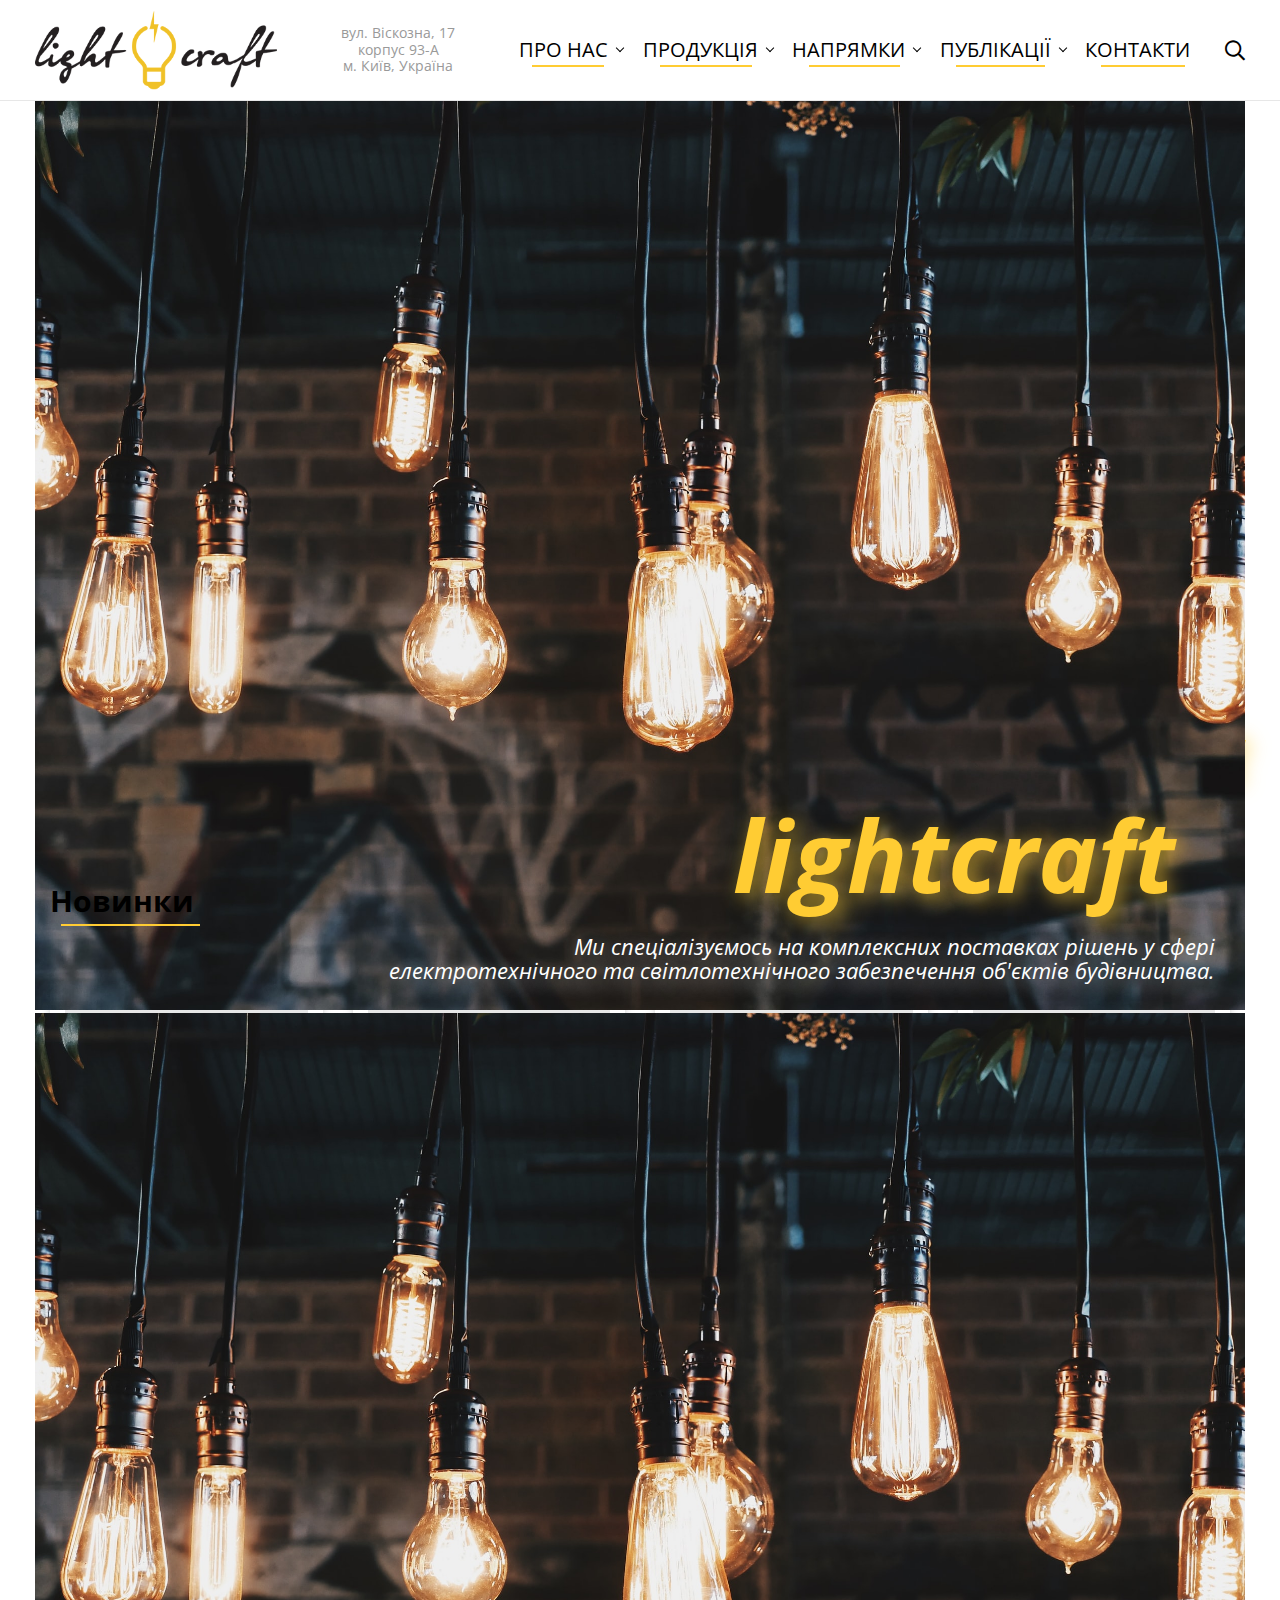
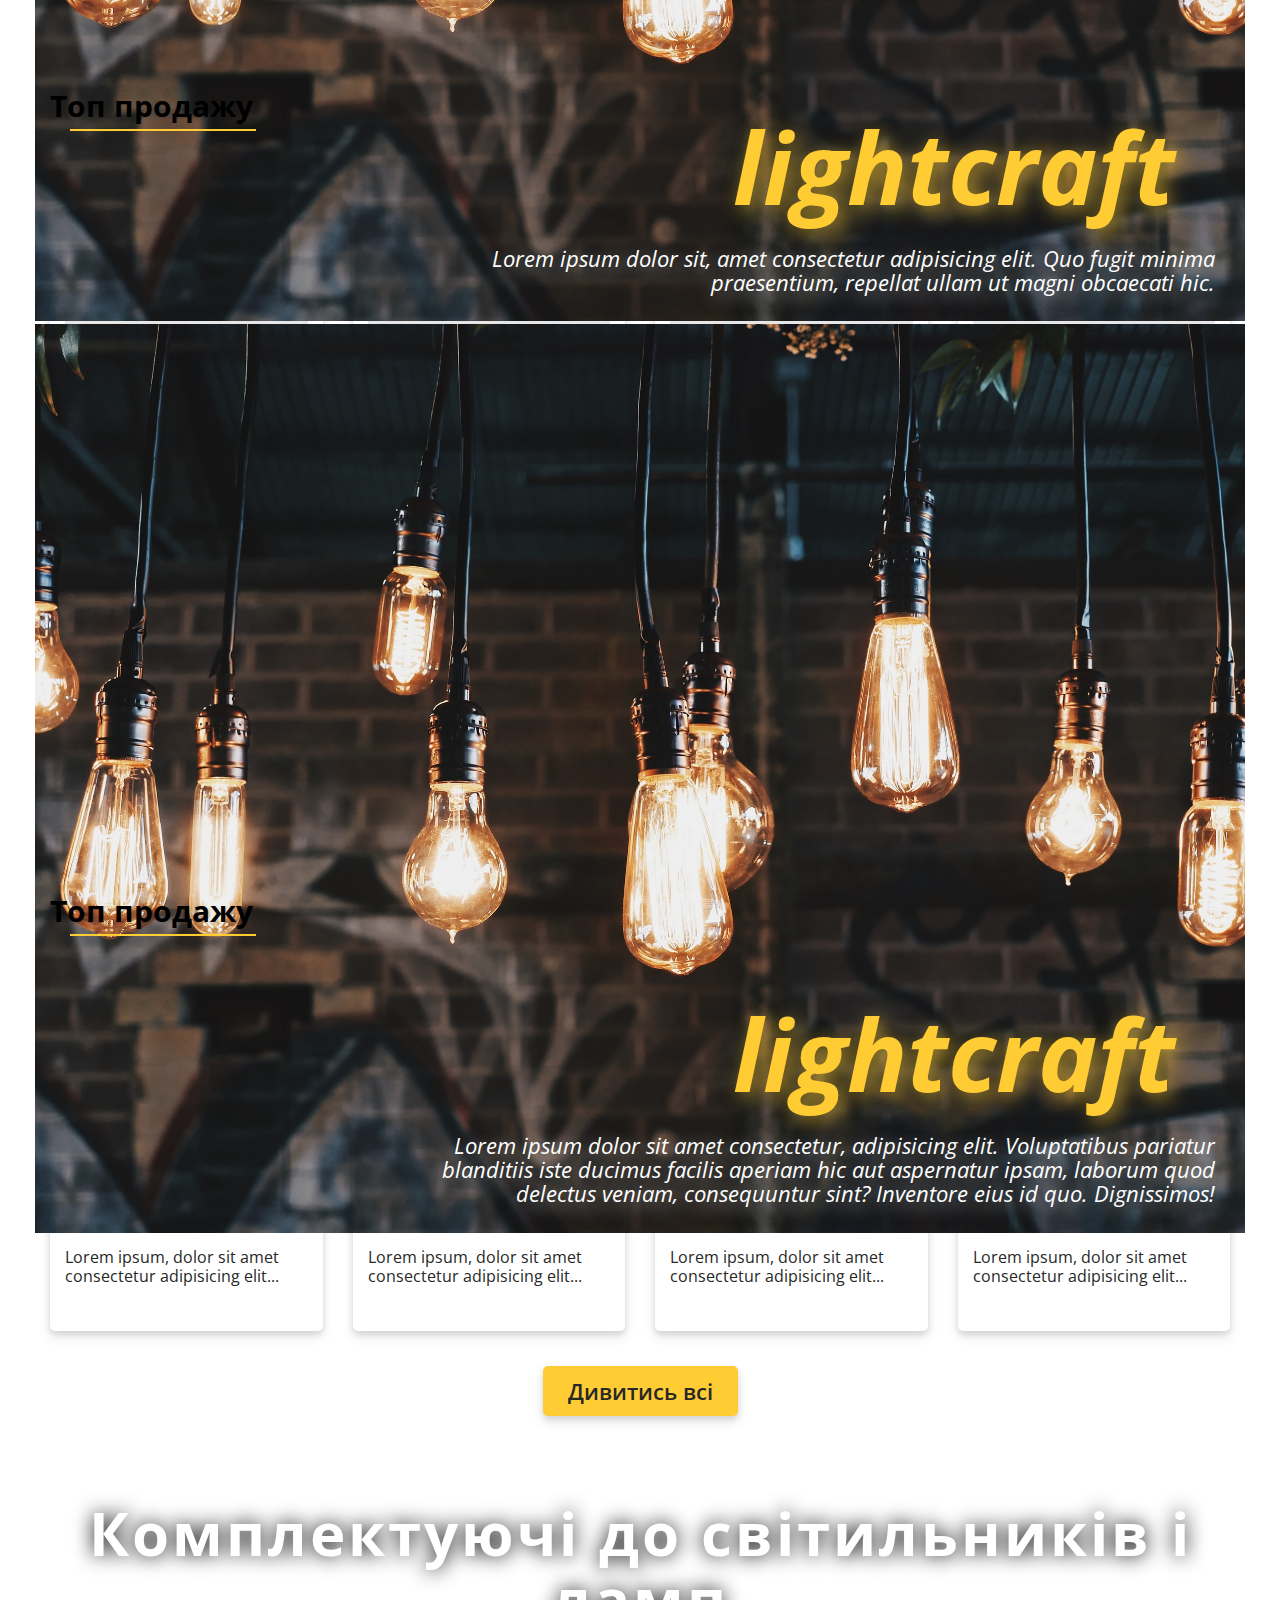
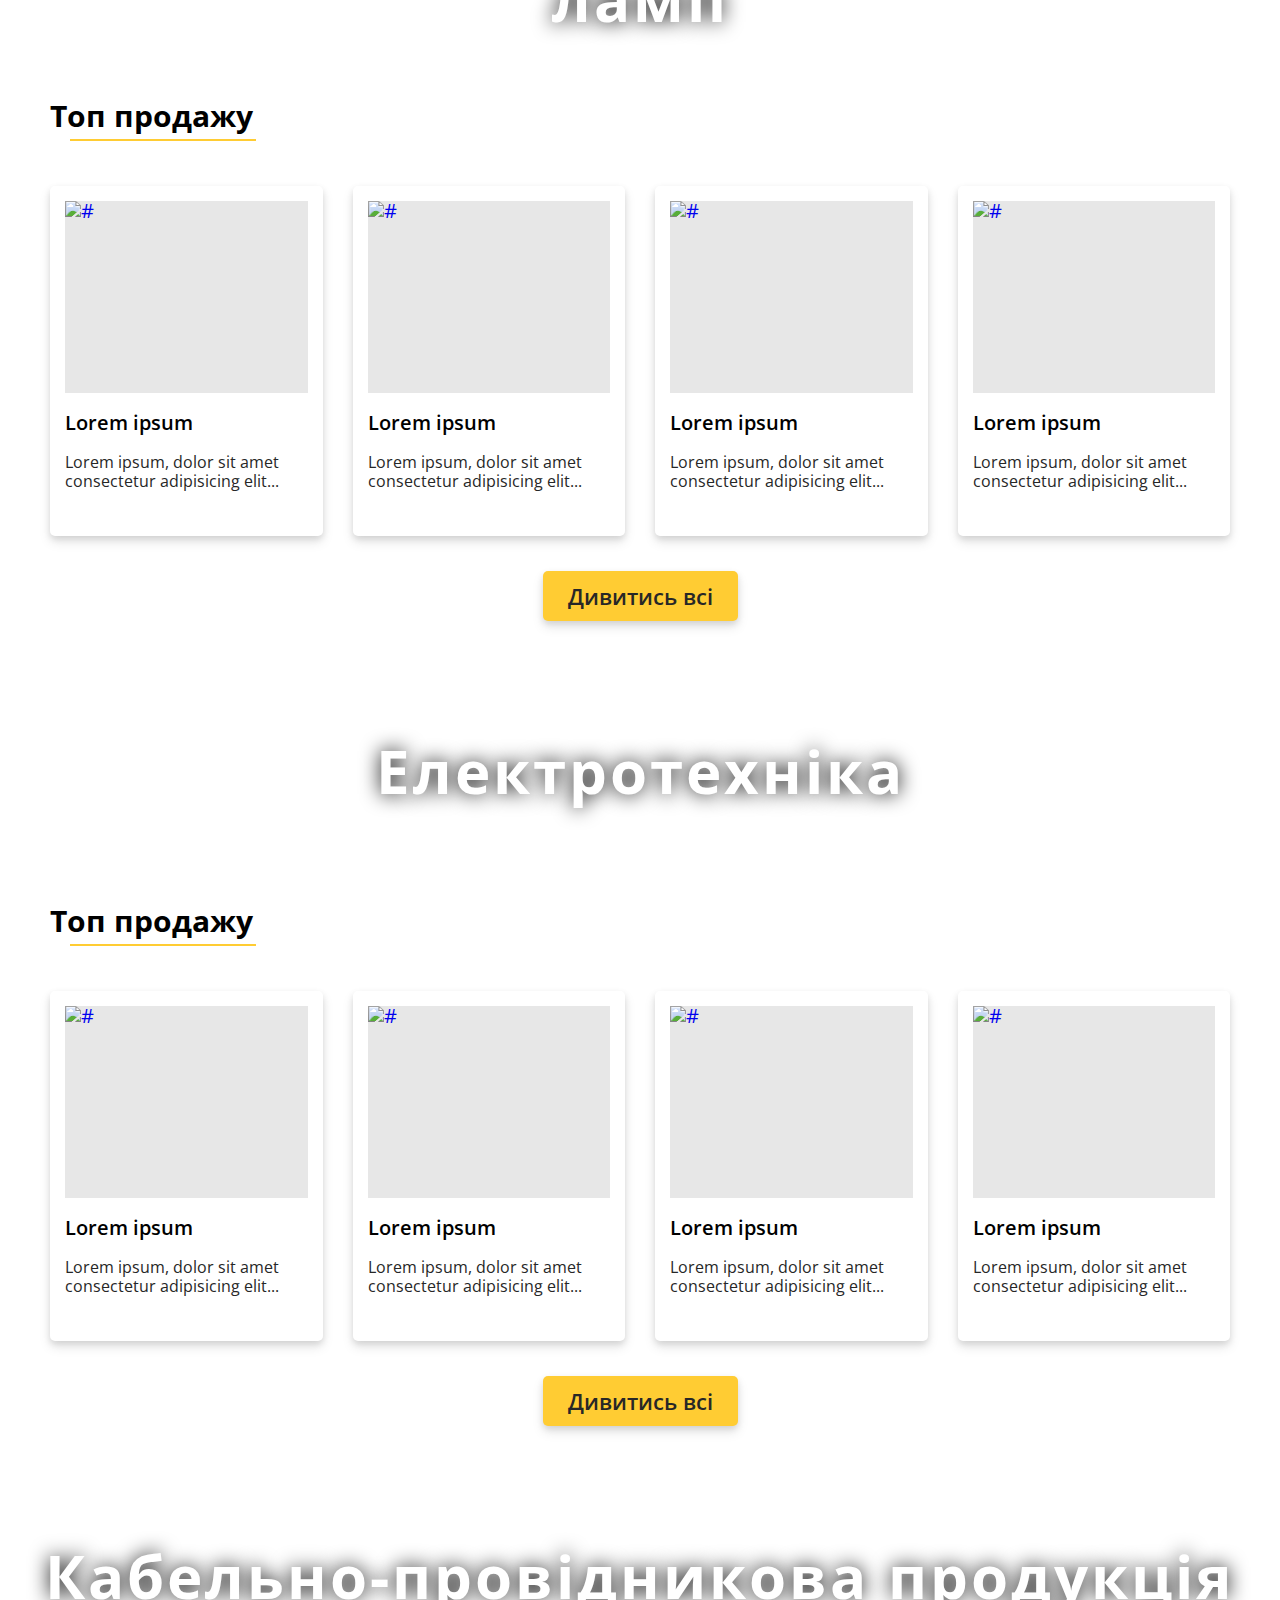
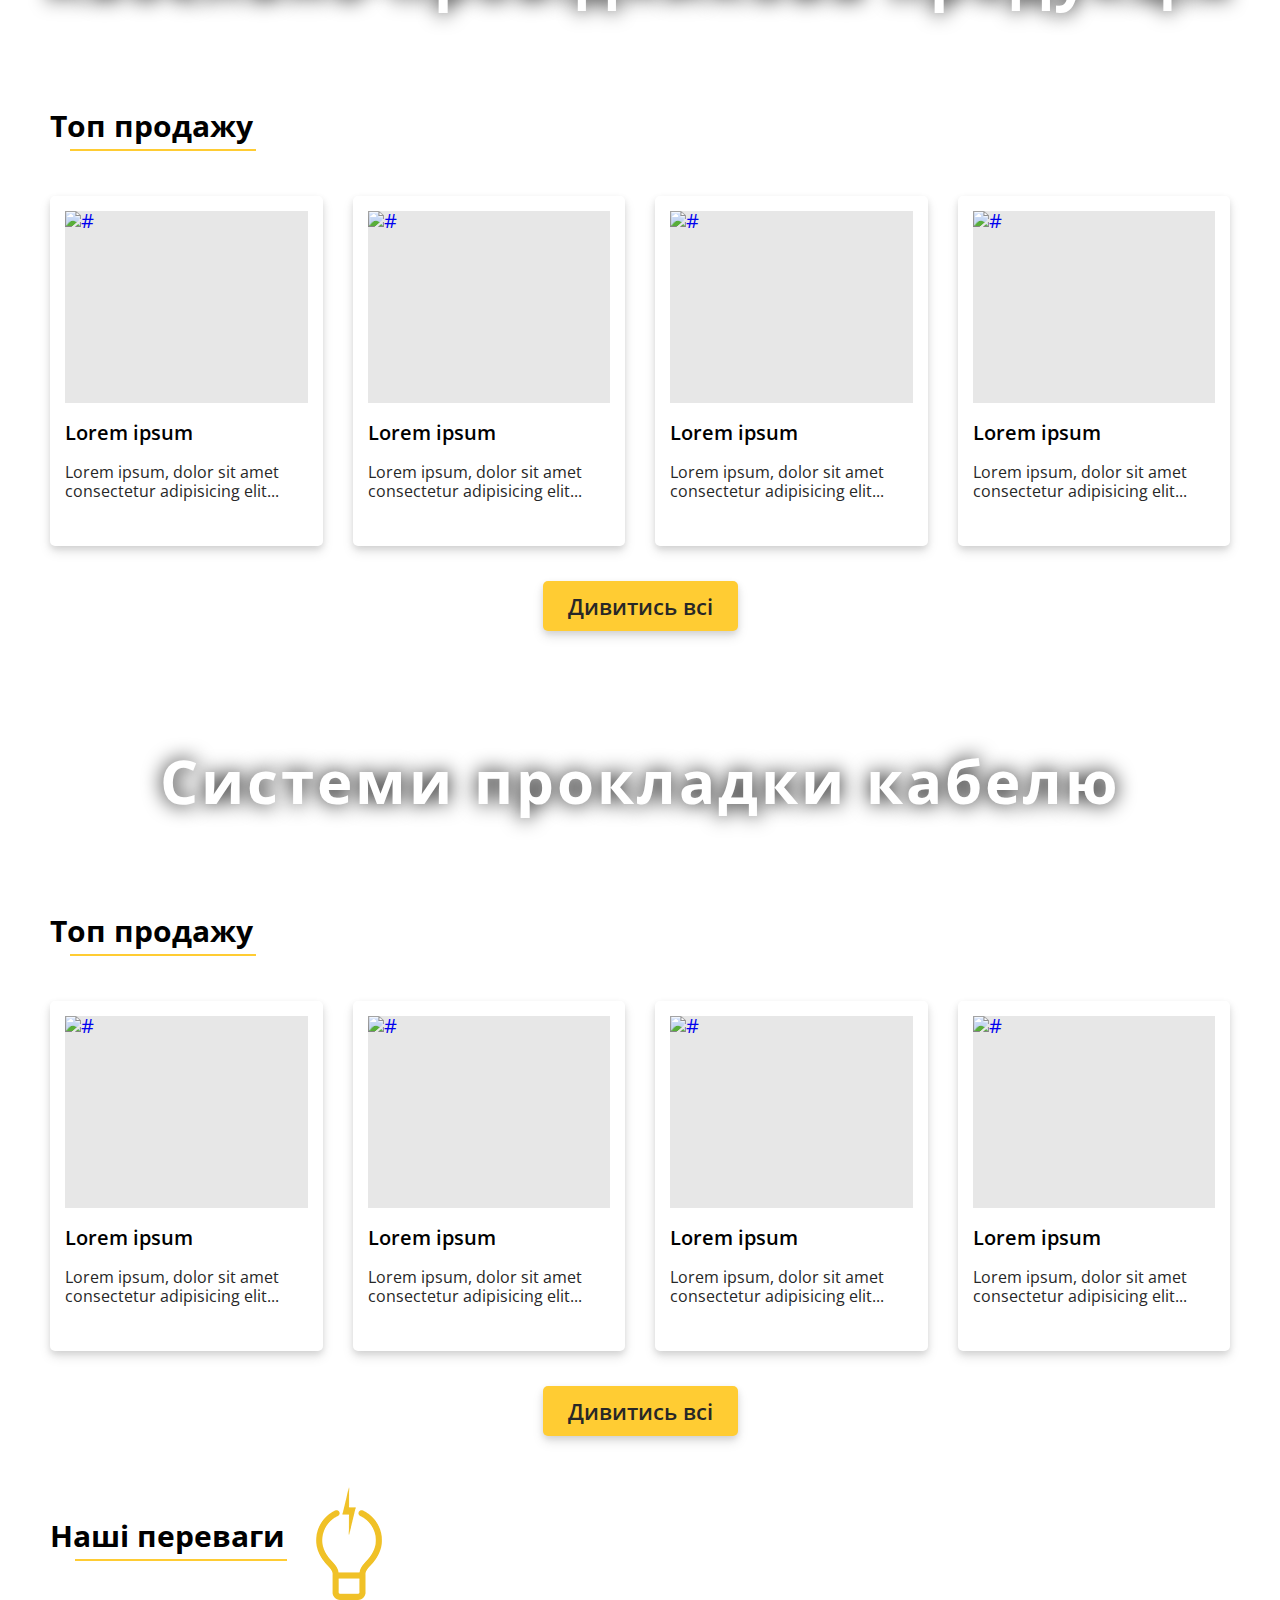
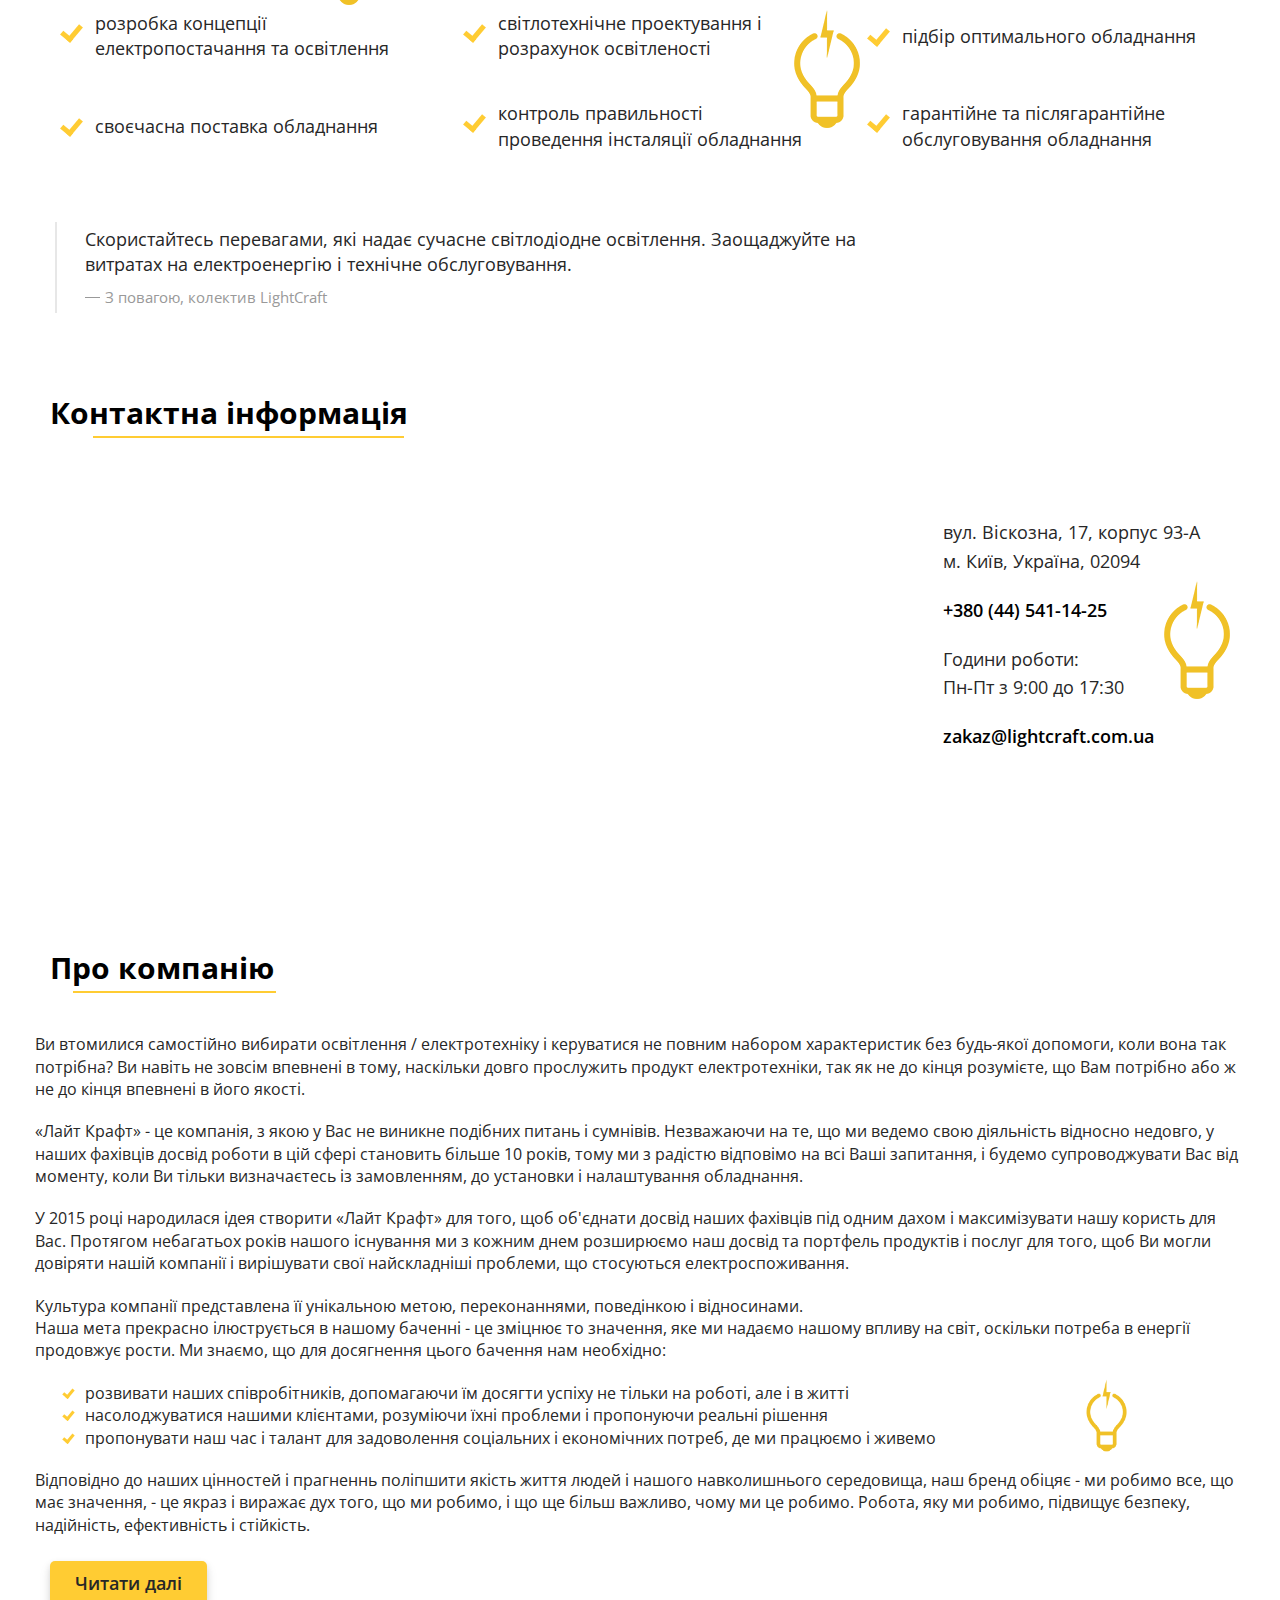
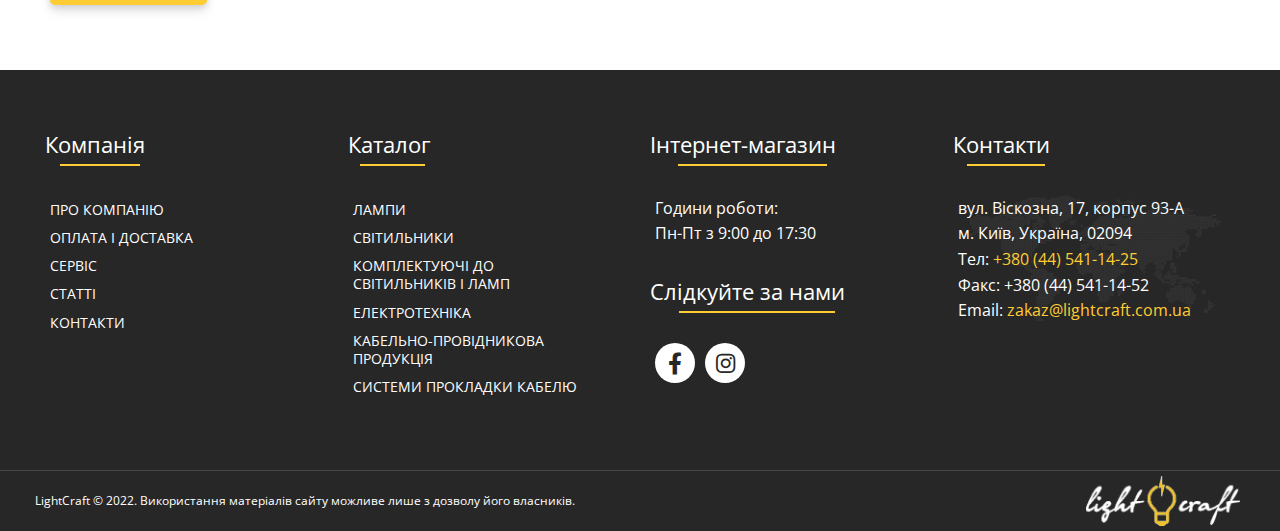
==== commit 0f4ffa15: "Add files via upload" ====
--- a/index.html
+++ b/index.html
@@ -6,26 +6,27 @@
   <meta http-equiv="X-UA-Compatible" content="IE=edge">
   <meta name="viewport" content="width=device-width, initial-scale=1.0">
   <title>LightCraft. Рішення у сфері світлотехнічного та електротехнічного забезпечення</title>
+  <link rel="stylesheet" href="https://unpkg.com/swiper@7/swiper-bundle.min.css" />
   <link rel="stylesheet" href="css/style.css">
   <link rel="shortcut icon" href="assets/img/favicon.ico" type="image/x-icon">
 </head>
 
 <body>
   <div class="wrapper">
-    <nav class="nav" id="nav">
+    <header class="header" id="header">
       <div class="container">
-        <a href="#" class="nav__logo">
+        <a href="#" class="header__logo">
           <img src="assets/img/logo.png" alt="LightCraft">
         </a>
-        <p class="nav__address">вул. Віскозна, 17<br>корпус 93-А<br>м. Київ, Україна</p>
-        <ul class="nav__menu menu">
-          <li class="menu__items menu__items-anim">Про нас
+        <p class="header__address">вул. Віскозна, 17<br>корпус 93-А<br>м. Київ, Україна</p>
+        <nav class="header__menu nav" id="nav">
+          <div class="nav__items menu">Про нас
             <ul class="menu__item">
-              <li class="menu__link"><a href="#">Про компанію</a></li>
-              <li class="menu__link"><a href="#">Наш персонал</a></li>
+              <li class="menu__link"><a href="about-us.html">Про компанію</a></li>
+              <li class="menu__link"><a href="our-staff.html">Наш персонал</a></li>
             </ul>
-          </li>
-          <li class="menu__items menu__items-anim">Продукція
+          </div>
+          <div class="nav__items menu">Продукція
             <ul class="menu__item">
               <li class="menu__link menu__link-anim"><a href="#">Лампи</a>
                 <ul class="sub-menu__item">
@@ -143,32 +144,68 @@
                 </ul>
               </li>
             </ul>
-          </li>
-          <li class="menu__items menu__items-anim">Напрямки
+          </div>
+          <div class="nav__items menu">Напрямки
             <ul class="menu__item">
               <li class="menu__link"><a href="#">Освітлення</a></li>
               <li class="menu__link"><a href="#">Передача електричної енергії</a></li>
               <li class="menu__link"><a href="#">Управління та перетворення енергії</a></li>
             </ul>
-          </li>
-          <li class="menu__items menu__items-anim">Публікації
+          </div>
+          <div class="nav__items menu">Публікації
             <ul class="menu__item">
               <li class="menu__link"><a href="#">Новини</a></li>
               <li class="menu__link"><a href="#">Статті</a></li>
               <li class="menu__link"><a href="#">Акції</a></li>
             </ul>
-          </li>
-          <li class="menu__items menu__items-btn"><a href="#">Контакти</a></li>
-        </ul>
-      </div>
-    </nav>
-    <header class="header" id="header">
+          </div>
+          <div class="nav__items nav__items-btn"><a href="#">Контакти</a></div>
+          <div class="nav__items search icon-search">
+            <form action="#" method="get" enctype="multipart/form-data" class="search__form" id="search__form">
+              <input type="text" id="search__input" class="search__input">
+              <button type="submit" id="search__button" class="search__button icon-search"></button>
+            </form>
+          </div>
+        </nav>
+      </div>
+    </header>
+    <div class="slider" id="slider">
       <div class="container">
-        <p class="header__title">lightcraft</p>
-        <p class="header__subtitle">Ми спеціалізуємось на комплексних поставках рішень у сфері електротехнічного та
-          світлотехнічного забезпечення об'єктів будівництва.</p>
-      </div>
-    </header>
+        <div class="swiper">
+          <div class="swiper-wrapper">
+            <div class="slider__item swiper-slide">
+              <img src="assets/img/slider-img.jpg" alt="">
+              <div class="slider__text">
+                <p class="slider__title">lightcraft</p>
+                <p class="slider__subtitle">Ми спеціалізуємось на комплексних поставках рішень у сфері електротехнічного
+                  та
+                  світлотехнічного забезпечення об'єктів будівництва.</p>
+              </div>
+            </div>
+            <div class="slider__item swiper-slide">
+              <img src="assets/img/slider-img.jpg" alt="">
+              <div class="slider__text">
+                <p class="slider__title">lightcraft</p>
+                <p class="slider__subtitle">Lorem ipsum dolor sit, amet consectetur adipisicing elit. Quo fugit minima
+                  praesentium, repellat ullam ut magni obcaecati hic.</p>
+              </div>
+            </div>
+            <div class="slider__item swiper-slide">
+              <img src="assets/img/slider-img.jpg" alt="">
+              <div class="slider__text">
+                <p class="slider__title">lightcraft</p>
+                <p class="slider__subtitle">Lorem ipsum dolor sit amet consectetur, adipisicing elit. Voluptatibus
+                  pariatur blanditiis iste ducimus facilis aperiam hic aut aspernatur ipsam, laborum quod delectus
+                  veniam, consequuntur sint? Inventore eius id quo. Dignissimos!</p>
+              </div>
+            </div>
+          </div>
+          <div class="swiper-pagination"></div>
+          <div class="swiper-button-prev"></div>
+          <div class="swiper-button-next"></div>
+        </div>
+      </div>
+    </div>
     <main class="main">
       <div class="welcome-block">
         <div class="container">
@@ -180,28 +217,28 @@
           <p class="main__title">Новинки</p>
           <div class="item-block__row">
             <div class="item-block__tile tile">
-              <div class="tile__product">
-                <a href="#" class="tile__img"><img src="#" alt="#"></a>
-                <p class="tile__title"><a href="#">Lorem ipsum</a></p>
-                <p class="tile__text">Lorem ipsum, dolor sit amet consectetur adipisicing elit...</p>
-              </div>
-            </div>
-            <div class="item-block__tile tile">
-              <div class="tile__product">
-                <a href="#" class="tile__img"><img src="#" alt="#"></a>
-                <p class="tile__title"><a href="#">Lorem ipsum</a></p>
-                <p class="tile__text">Lorem ipsum, dolor sit amet consectetur adipisicing elit...</p>
-              </div>
-            </div>
-            <div class="item-block__tile tile">
-              <div class="tile__product">
-                <a href="#" class="tile__img"><img src="#" alt="#"></a>
-                <p class="tile__title"><a href="#">Lorem ipsum</a></p>
-                <p class="tile__text">Lorem ipsum, dolor sit amet consectetur adipisicing elit...</p>
-              </div>
-            </div>
-            <div class="item-block__tile tile">
-              <div class="tile__product">
+              <div class="tile__item">
+                <a href="#" class="tile__img"><img src="#" alt="#"></a>
+                <p class="tile__title"><a href="#">Lorem ipsum</a></p>
+                <p class="tile__text">Lorem ipsum, dolor sit amet consectetur adipisicing elit...</p>
+              </div>
+            </div>
+            <div class="item-block__tile tile">
+              <div class="tile__item">
+                <a href="#" class="tile__img"><img src="#" alt="#"></a>
+                <p class="tile__title"><a href="#">Lorem ipsum</a></p>
+                <p class="tile__text">Lorem ipsum, dolor sit amet consectetur adipisicing elit...</p>
+              </div>
+            </div>
+            <div class="item-block__tile tile">
+              <div class="tile__item">
+                <a href="#" class="tile__img"><img src="#" alt="#"></a>
+                <p class="tile__title"><a href="#">Lorem ipsum</a></p>
+                <p class="tile__text">Lorem ipsum, dolor sit amet consectetur adipisicing elit...</p>
+              </div>
+            </div>
+            <div class="item-block__tile tile">
+              <div class="tile__item">
                 <a href="#" class="tile__img"><img src="#" alt="#"></a>
                 <p class="tile__title"><a href="#">Lorem ipsum</a></p>
                 <p class="tile__text">Lorem ipsum, dolor sit amet consectetur adipisicing elit...</p>
@@ -219,28 +256,28 @@
           <p class="main__title">Топ продажу</p>
           <div class="item-block__row">
             <div class="item-block__tile tile">
-              <div class="tile__product">
-                <a href="#" class="tile__img"><img src="#" alt="#"></a>
-                <p class="tile__title"><a href="#">Lorem ipsum</a></p>
-                <p class="tile__text">Lorem ipsum, dolor sit amet consectetur adipisicing elit...</p>
-              </div>
-            </div>
-            <div class="item-block__tile tile">
-              <div class="tile__product">
-                <a href="#" class="tile__img"><img src="#" alt="#"></a>
-                <p class="tile__title"><a href="#">Lorem ipsum</a></p>
-                <p class="tile__text">Lorem ipsum, dolor sit amet consectetur adipisicing elit...</p>
-              </div>
-            </div>
-            <div class="item-block__tile tile">
-              <div class="tile__product">
-                <a href="#" class="tile__img"><img src="#" alt="#"></a>
-                <p class="tile__title"><a href="#">Lorem ipsum</a></p>
-                <p class="tile__text">Lorem ipsum, dolor sit amet consectetur adipisicing elit...</p>
-              </div>
-            </div>
-            <div class="item-block__tile tile">
-              <div class="tile__product">
+              <div class="tile__item">
+                <a href="#" class="tile__img"><img src="#" alt="#"></a>
+                <p class="tile__title"><a href="#">Lorem ipsum</a></p>
+                <p class="tile__text">Lorem ipsum, dolor sit amet consectetur adipisicing elit...</p>
+              </div>
+            </div>
+            <div class="item-block__tile tile">
+              <div class="tile__item">
+                <a href="#" class="tile__img"><img src="#" alt="#"></a>
+                <p class="tile__title"><a href="#">Lorem ipsum</a></p>
+                <p class="tile__text">Lorem ipsum, dolor sit amet consectetur adipisicing elit...</p>
+              </div>
+            </div>
+            <div class="item-block__tile tile">
+              <div class="tile__item">
+                <a href="#" class="tile__img"><img src="#" alt="#"></a>
+                <p class="tile__title"><a href="#">Lorem ipsum</a></p>
+                <p class="tile__text">Lorem ipsum, dolor sit amet consectetur adipisicing elit...</p>
+              </div>
+            </div>
+            <div class="item-block__tile tile">
+              <div class="tile__item">
                 <a href="#" class="tile__img"><img src="#" alt="#"></a>
                 <p class="tile__title"><a href="#">Lorem ipsum</a></p>
                 <p class="tile__text">Lorem ipsum, dolor sit amet consectetur adipisicing elit...</p>
@@ -258,28 +295,28 @@
           <p class="main__title">Топ продажу</p>
           <div class="item-block__row">
             <div class="item-block__tile tile">
-              <div class="tile__product">
-                <a href="#" class="tile__img"><img src="#" alt="#"></a>
-                <p class="tile__title"><a href="#">Lorem ipsum</a></p>
-                <p class="tile__text">Lorem ipsum, dolor sit amet consectetur adipisicing elit...</p>
-              </div>
-            </div>
-            <div class="item-block__tile tile">
-              <div class="tile__product">
-                <a href="#" class="tile__img"><img src="#" alt="#"></a>
-                <p class="tile__title"><a href="#">Lorem ipsum</a></p>
-                <p class="tile__text">Lorem ipsum, dolor sit amet consectetur adipisicing elit...</p>
-              </div>
-            </div>
-            <div class="item-block__tile tile">
-              <div class="tile__product">
-                <a href="#" class="tile__img"><img src="#" alt="#"></a>
-                <p class="tile__title"><a href="#">Lorem ipsum</a></p>
-                <p class="tile__text">Lorem ipsum, dolor sit amet consectetur adipisicing elit...</p>
-              </div>
-            </div>
-            <div class="item-block__tile tile">
-              <div class="tile__product">
+              <div class="tile__item">
+                <a href="#" class="tile__img"><img src="#" alt="#"></a>
+                <p class="tile__title"><a href="#">Lorem ipsum</a></p>
+                <p class="tile__text">Lorem ipsum, dolor sit amet consectetur adipisicing elit...</p>
+              </div>
+            </div>
+            <div class="item-block__tile tile">
+              <div class="tile__item">
+                <a href="#" class="tile__img"><img src="#" alt="#"></a>
+                <p class="tile__title"><a href="#">Lorem ipsum</a></p>
+                <p class="tile__text">Lorem ipsum, dolor sit amet consectetur adipisicing elit...</p>
+              </div>
+            </div>
+            <div class="item-block__tile tile">
+              <div class="tile__item">
+                <a href="#" class="tile__img"><img src="#" alt="#"></a>
+                <p class="tile__title"><a href="#">Lorem ipsum</a></p>
+                <p class="tile__text">Lorem ipsum, dolor sit amet consectetur adipisicing elit...</p>
+              </div>
+            </div>
+            <div class="item-block__tile tile">
+              <div class="tile__item">
                 <a href="#" class="tile__img"><img src="#" alt="#"></a>
                 <p class="tile__title"><a href="#">Lorem ipsum</a></p>
                 <p class="tile__text">Lorem ipsum, dolor sit amet consectetur adipisicing elit...</p>
@@ -297,28 +334,28 @@
           <p class="main__title">Топ продажу</p>
           <div class="item-block__row">
             <div class="item-block__tile tile">
-              <div class="tile__product">
-                <a href="#" class="tile__img"><img src="#" alt="#"></a>
-                <p class="tile__title"><a href="#">Lorem ipsum</a></p>
-                <p class="tile__text">Lorem ipsum, dolor sit amet consectetur adipisicing elit...</p>
-              </div>
-            </div>
-            <div class="item-block__tile tile">
-              <div class="tile__product">
-                <a href="#" class="tile__img"><img src="#" alt="#"></a>
-                <p class="tile__title"><a href="#">Lorem ipsum</a></p>
-                <p class="tile__text">Lorem ipsum, dolor sit amet consectetur adipisicing elit...</p>
-              </div>
-            </div>
-            <div class="item-block__tile tile">
-              <div class="tile__product">
-                <a href="#" class="tile__img"><img src="#" alt="#"></a>
-                <p class="tile__title"><a href="#">Lorem ipsum</a></p>
-                <p class="tile__text">Lorem ipsum, dolor sit amet consectetur adipisicing elit...</p>
-              </div>
-            </div>
-            <div class="item-block__tile tile">
-              <div class="tile__product">
+              <div class="tile__item">
+                <a href="#" class="tile__img"><img src="#" alt="#"></a>
+                <p class="tile__title"><a href="#">Lorem ipsum</a></p>
+                <p class="tile__text">Lorem ipsum, dolor sit amet consectetur adipisicing elit...</p>
+              </div>
+            </div>
+            <div class="item-block__tile tile">
+              <div class="tile__item">
+                <a href="#" class="tile__img"><img src="#" alt="#"></a>
+                <p class="tile__title"><a href="#">Lorem ipsum</a></p>
+                <p class="tile__text">Lorem ipsum, dolor sit amet consectetur adipisicing elit...</p>
+              </div>
+            </div>
+            <div class="item-block__tile tile">
+              <div class="tile__item">
+                <a href="#" class="tile__img"><img src="#" alt="#"></a>
+                <p class="tile__title"><a href="#">Lorem ipsum</a></p>
+                <p class="tile__text">Lorem ipsum, dolor sit amet consectetur adipisicing elit...</p>
+              </div>
+            </div>
+            <div class="item-block__tile tile">
+              <div class="tile__item">
                 <a href="#" class="tile__img"><img src="#" alt="#"></a>
                 <p class="tile__title"><a href="#">Lorem ipsum</a></p>
                 <p class="tile__text">Lorem ipsum, dolor sit amet consectetur adipisicing elit...</p>
@@ -336,28 +373,28 @@
           <p class="main__title">Топ продажу</p>
           <div class="item-block__row">
             <div class="item-block__tile tile">
-              <div class="tile__product">
-                <a href="#" class="tile__img"><img src="#" alt="#"></a>
-                <p class="tile__title"><a href="#">Lorem ipsum</a></p>
-                <p class="tile__text">Lorem ipsum, dolor sit amet consectetur adipisicing elit...</p>
-              </div>
-            </div>
-            <div class="item-block__tile tile">
-              <div class="tile__product">
-                <a href="#" class="tile__img"><img src="#" alt="#"></a>
-                <p class="tile__title"><a href="#">Lorem ipsum</a></p>
-                <p class="tile__text">Lorem ipsum, dolor sit amet consectetur adipisicing elit...</p>
-              </div>
-            </div>
-            <div class="item-block__tile tile">
-              <div class="tile__product">
-                <a href="#" class="tile__img"><img src="#" alt="#"></a>
-                <p class="tile__title"><a href="#">Lorem ipsum</a></p>
-                <p class="tile__text">Lorem ipsum, dolor sit amet consectetur adipisicing elit...</p>
-              </div>
-            </div>
-            <div class="item-block__tile tile">
-              <div class="tile__product">
+              <div class="tile__item">
+                <a href="#" class="tile__img"><img src="#" alt="#"></a>
+                <p class="tile__title"><a href="#">Lorem ipsum</a></p>
+                <p class="tile__text">Lorem ipsum, dolor sit amet consectetur adipisicing elit...</p>
+              </div>
+            </div>
+            <div class="item-block__tile tile">
+              <div class="tile__item">
+                <a href="#" class="tile__img"><img src="#" alt="#"></a>
+                <p class="tile__title"><a href="#">Lorem ipsum</a></p>
+                <p class="tile__text">Lorem ipsum, dolor sit amet consectetur adipisicing elit...</p>
+              </div>
+            </div>
+            <div class="item-block__tile tile">
+              <div class="tile__item">
+                <a href="#" class="tile__img"><img src="#" alt="#"></a>
+                <p class="tile__title"><a href="#">Lorem ipsum</a></p>
+                <p class="tile__text">Lorem ipsum, dolor sit amet consectetur adipisicing elit...</p>
+              </div>
+            </div>
+            <div class="item-block__tile tile">
+              <div class="tile__item">
                 <a href="#" class="tile__img"><img src="#" alt="#"></a>
                 <p class="tile__title"><a href="#">Lorem ipsum</a></p>
                 <p class="tile__text">Lorem ipsum, dolor sit amet consectetur adipisicing elit...</p>
@@ -375,28 +412,28 @@
           <p class="main__title">Топ продажу</p>
           <div class="item-block__row">
             <div class="item-block__tile tile">
-              <div class="tile__product">
-                <a href="#" class="tile__img"><img src="#" alt="#"></a>
-                <p class="tile__title"><a href="#">Lorem ipsum</a></p>
-                <p class="tile__text">Lorem ipsum, dolor sit amet consectetur adipisicing elit...</p>
-              </div>
-            </div>
-            <div class="item-block__tile tile">
-              <div class="tile__product">
-                <a href="#" class="tile__img"><img src="#" alt="#"></a>
-                <p class="tile__title"><a href="#">Lorem ipsum</a></p>
-                <p class="tile__text">Lorem ipsum, dolor sit amet consectetur adipisicing elit...</p>
-              </div>
-            </div>
-            <div class="item-block__tile tile">
-              <div class="tile__product">
-                <a href="#" class="tile__img"><img src="#" alt="#"></a>
-                <p class="tile__title"><a href="#">Lorem ipsum</a></p>
-                <p class="tile__text">Lorem ipsum, dolor sit amet consectetur adipisicing elit...</p>
-              </div>
-            </div>
-            <div class="item-block__tile tile">
-              <div class="tile__product">
+              <div class="tile__item">
+                <a href="#" class="tile__img"><img src="#" alt="#"></a>
+                <p class="tile__title"><a href="#">Lorem ipsum</a></p>
+                <p class="tile__text">Lorem ipsum, dolor sit amet consectetur adipisicing elit...</p>
+              </div>
+            </div>
+            <div class="item-block__tile tile">
+              <div class="tile__item">
+                <a href="#" class="tile__img"><img src="#" alt="#"></a>
+                <p class="tile__title"><a href="#">Lorem ipsum</a></p>
+                <p class="tile__text">Lorem ipsum, dolor sit amet consectetur adipisicing elit...</p>
+              </div>
+            </div>
+            <div class="item-block__tile tile">
+              <div class="tile__item">
+                <a href="#" class="tile__img"><img src="#" alt="#"></a>
+                <p class="tile__title"><a href="#">Lorem ipsum</a></p>
+                <p class="tile__text">Lorem ipsum, dolor sit amet consectetur adipisicing elit...</p>
+              </div>
+            </div>
+            <div class="item-block__tile tile">
+              <div class="tile__item">
                 <a href="#" class="tile__img"><img src="#" alt="#"></a>
                 <p class="tile__title"><a href="#">Lorem ipsum</a></p>
                 <p class="tile__text">Lorem ipsum, dolor sit amet consectetur adipisicing elit...</p>
@@ -414,28 +451,28 @@
           <p class="main__title">Топ продажу</p>
           <div class="item-block__row">
             <div class="item-block__tile tile">
-              <div class="tile__product">
-                <a href="#" class="tile__img"><img src="#" alt="#"></a>
-                <p class="tile__title"><a href="#">Lorem ipsum</a></p>
-                <p class="tile__text">Lorem ipsum, dolor sit amet consectetur adipisicing elit...</p>
-              </div>
-            </div>
-            <div class="item-block__tile tile">
-              <div class="tile__product">
-                <a href="#" class="tile__img"><img src="#" alt="#"></a>
-                <p class="tile__title"><a href="#">Lorem ipsum</a></p>
-                <p class="tile__text">Lorem ipsum, dolor sit amet consectetur adipisicing elit...</p>
-              </div>
-            </div>
-            <div class="item-block__tile tile">
-              <div class="tile__product">
-                <a href="#" class="tile__img"><img src="#" alt="#"></a>
-                <p class="tile__title"><a href="#">Lorem ipsum</a></p>
-                <p class="tile__text">Lorem ipsum, dolor sit amet consectetur adipisicing elit...</p>
-              </div>
-            </div>
-            <div class="item-block__tile tile">
-              <div class="tile__product">
+              <div class="tile__item">
+                <a href="#" class="tile__img"><img src="#" alt="#"></a>
+                <p class="tile__title"><a href="#">Lorem ipsum</a></p>
+                <p class="tile__text">Lorem ipsum, dolor sit amet consectetur adipisicing elit...</p>
+              </div>
+            </div>
+            <div class="item-block__tile tile">
+              <div class="tile__item">
+                <a href="#" class="tile__img"><img src="#" alt="#"></a>
+                <p class="tile__title"><a href="#">Lorem ipsum</a></p>
+                <p class="tile__text">Lorem ipsum, dolor sit amet consectetur adipisicing elit...</p>
+              </div>
+            </div>
+            <div class="item-block__tile tile">
+              <div class="tile__item">
+                <a href="#" class="tile__img"><img src="#" alt="#"></a>
+                <p class="tile__title"><a href="#">Lorem ipsum</a></p>
+                <p class="tile__text">Lorem ipsum, dolor sit amet consectetur adipisicing elit...</p>
+              </div>
+            </div>
+            <div class="item-block__tile tile">
+              <div class="tile__item">
                 <a href="#" class="tile__img"><img src="#" alt="#"></a>
                 <p class="tile__title"><a href="#">Lorem ipsum</a></p>
                 <p class="tile__text">Lorem ipsum, dolor sit amet consectetur adipisicing elit...</p>
@@ -448,17 +485,22 @@
         </div>
       </div>
     </main>
-    <div class="about-us" id="about-us">
+    <div class="advantages" id="advantages">
       <div class="container">
         <p class="main__title">Наші переваги</p>
-        <ul class="about-us__items">
-          <li class="about-us__item">розробка концепції електропостачання та освітлення</li>
-          <li class="about-us__item">світлотехнічне проектування і розрахунок освітленості</li>
-          <li class="about-us__item">підбір оптимального обладнання</li>
-          <li class="about-us__item">своєчасна поставка обладнання</li>
-          <li class="about-us__item">контроль правильності проведення інсталяції обладнання</li>
-          <li class="about-us__item">гарантійне та післягарантійне обслуговування обладнання</li>
+        <ul class="advantages__items">
+          <li class="advantages__item">розробка концепції електропостачання та освітлення</li>
+          <li class="advantages__item">світлотехнічне проектування і розрахунок освітленості</li>
+          <li class="advantages__item">підбір оптимального обладнання</li>
+          <li class="advantages__item">своєчасна поставка обладнання</li>
+          <li class="advantages__item">контроль правильності проведення інсталяції обладнання</li>
+          <li class="advantages__item">гарантійне та післягарантійне обслуговування обладнання</li>
         </ul>
+        <div class="advantages__row">
+          <p class="advantages__text">Скористайтесь перевагами, які надає сучасне світлодіодне освітлення. Заощаджуйте
+            на витратах на електроенергію і технічне обслуговування.</p>
+          <p class="advantages__regards">З повагою, колектив LightCraft</p>
+        </div>
       </div>
     </div>
     <div class="contacts" id="contacts">
@@ -471,7 +513,7 @@
               width="100%" height="100%" style="border:0;" allowfullscreen="" loading="lazy"
               class="contacts__map-google"></iframe>
           </div>
-          <div class="contacts__block">
+          <div class="contacts__col">
             <div class="contacts__items">
               <p class="contacts__item">вул. Віскозна, 17, корпус 93-А</p>
               <p class="contacts__item">м. Київ, Україна, 02094</p>
@@ -488,6 +530,49 @@
             </div>
           </div>
         </div>
+      </div>
+    </div>
+    <div class="about-us" id="about-is">
+      <div class="container">
+        <p class="main__title">Про компанію</p>
+        <div class="about-us__row">
+          <p class="about-us__text">Ви втомилися самостійно вибирати освітлення / електротехніку і керуватися не
+            повним
+            набором характеристик без будь-якої допомоги, коли вона так потрібна? Ви навіть не зовсім впевнені в тому,
+            наскільки довго прослужить продукт електротехніки, так як не до кінця розумієте, що Вам потрібно або ж не до
+            кінця впевнені в його якості.</p>
+          <p class="about-us__text">«Лайт Крафт» - це компанія, з якою у Вас не виникне подібних питань і сумнівів.
+            Незважаючи на те, що ми ведемо свою діяльність відносно недовго, у наших фахівців досвід роботи в цій сфері
+            становить більше 10 років, тому ми з радістю відповімо на всі Ваші запитання, і будемо супроводжувати Вас
+            від моменту, коли Ви тільки визначаєтесь із замовленням, до установки і налаштування обладнання.</p>
+          <p class="about-us__text">У 2015 році народилася ідея створити «Лайт Крафт» для того, щоб об'єднати
+            досвід
+            наших фахівців під одним дахом і максимізувати нашу користь для Вас. Протягом небагатьох років нашого
+            існування ми з кожним днем розширюємо наш досвід та портфель продуктів і послуг для того, щоб Ви могли
+            довіряти нашій компанії і вирішувати свої найскладніші проблеми, що стосуються електроспоживання.</p>
+          <p class="about-us__text">Культура компанії представлена її унікальною метою, переконаннями, поведінкою і
+            відносинами.<br>
+            Наша мета прекрасно ілюструється в нашому баченні - це зміцнює то значення, яке ми надаємо нашому впливу на
+            світ, оскільки потреба в енергії продовжує рости. Ми знаємо, що для досягнення цього бачення нам необхідно:
+          </p>
+          <ul class="about-us__items about-us__text">
+            <li class="about-us__item">розвивати наших співробітників, допомагаючи їм досягти успіху не тільки на
+              роботі, але і в житті</li>
+            <li class="about-us__item">насолоджуватися нашими клієнтами, розуміючи їхні проблеми і пропонуючи
+              реальні
+              рішення</li>
+            <li class="about-us__item">пропонувати наш час і талант для задоволення соціальних і економічних
+              потреб, де
+              ми працюємо і живемо</li>
+          </ul>
+          <p class="about-us__text">Відповідно до наших цінностей і прагненнь поліпшити якість життя людей і нашого
+            навколишнього середовища, наш бренд обіцяє - ми робимо все, що має значення, - це якраз і виражає дух того,
+            що ми робимо, і що ще більш важливо, чому ми це робимо. Робота, яку ми робимо, підвищує безпеку, надійність,
+            ефективність і стійкість.</p>
+        </div>
+        <a href="about-us.html" class="about-us__button">
+          <button>Читати далі</button>
+        </a>
       </div>
     </div>
     <footer class="footer" id="footer">
@@ -549,6 +634,8 @@
       </div>
     </footer>
   </div>
+  <script src="https://unpkg.com/swiper@7/swiper-bundle.min.js"></script>
+  <script src="js/script.js"></script>
 </body>
 
 </html>--- a/css/style.css
+++ b/css/style.css
@@ -93,7 +93,7 @@
   content: "";
 }
 
-.item-block .tile__product, .item-block__button button {
+.item-block__button button, .about-us__button button, .tile__item {
   -webkit-box-shadow: 0 3px 6px rgba(0, 0, 0, 0.1), 0 6px 12px rgba(0, 0, 0, 0.1);
           box-shadow: 0 3px 6px rgba(0, 0, 0, 0.1), 0 6px 12px rgba(0, 0, 0, 0.1);
   -webkit-transition: -webkit-transform 0.3s cubic-bezier(0.25, 0.8, 0.25, 1), -webkit-box-shadow 0.3s cubic-bezier(0.25, 0.8, 0.25, 1);
@@ -102,11 +102,30 @@
   transition: transform 0.3s cubic-bezier(0.25, 0.8, 0.25, 1), box-shadow 0.3s cubic-bezier(0.25, 0.8, 0.25, 1), -webkit-transform 0.3s cubic-bezier(0.25, 0.8, 0.25, 1), -webkit-box-shadow 0.3s cubic-bezier(0.25, 0.8, 0.25, 1);
 }
 
-.item-block .tile__product:hover, .item-block__button button:hover {
+.item-block__button button:hover, .about-us__button button:hover, .tile__item:hover {
   -webkit-box-shadow: 0 16px 32px rgba(0, 0, 0, 0.1), 0 32px 64px rgba(0, 0, 0, 0.1);
           box-shadow: 0 16px 32px rgba(0, 0, 0, 0.1), 0 32px 64px rgba(0, 0, 0, 0.1);
   -webkit-transform: translate(0, -2px);
           transform: translate(0, -2px);
+}
+
+.item-block__button, .about-us__button {
+  width: -webkit-fit-content;
+  width: -moz-fit-content;
+  width: fit-content;
+  border-radius: 5px;
+}
+
+.item-block__button button, .about-us__button button {
+  padding: 10px 25px;
+  background: #ffcc33;
+  font-family: "Open Sans", sans-serif;
+  font-size: inherit;
+  color: inherit;
+  font-weight: inherit;
+  border: none;
+  border-radius: inherit;
+  cursor: pointer;
 }
 
 @-webkit-keyframes fadeInNav {
@@ -149,7 +168,7 @@
   0% {
     display: none;
     opacity: 0;
-    left: 150px;
+    left: 145px;
     -webkit-transform: scaleX(0.5);
             transform: scaleX(0.5);
   }
@@ -167,7 +186,43 @@
   0% {
     display: none;
     opacity: 0;
-    left: 150px;
+    left: 145px;
+    -webkit-transform: scaleX(0.5);
+            transform: scaleX(0.5);
+  }
+  1% {
+    display: block;
+    opacity: 0;
+  }
+  100% {
+    display: block;
+    opacity: 1;
+  }
+}
+
+@-webkit-keyframes fadeInSearch {
+  0% {
+    display: none;
+    opacity: 0;
+    right: -150px;
+    -webkit-transform: scaleX(0.5);
+            transform: scaleX(0.5);
+  }
+  1% {
+    display: block;
+    opacity: 0;
+  }
+  100% {
+    display: block;
+    opacity: 1;
+  }
+}
+
+@keyframes fadeInSearch {
+  0% {
+    display: none;
+    opacity: 0;
+    right: -150px;
     -webkit-transform: scaleX(0.5);
             transform: scaleX(0.5);
   }
@@ -189,8 +244,18 @@
   background: #ffffff;
   font-family: "Open Sans", sans-serif;
   font-size: 20px;
-  color: #000;
-  font-weight: 400;
+  color: #000000;
+  font-weight: 400;
+}
+
+button {
+  border: none;
+  padding: 0;
+  cursor: pointer;
+  background-color: transparent;
+  -webkit-appearance: button;
+     -moz-appearance: button;
+          appearance: button;
 }
 
 .wrapper {
@@ -208,22 +273,19 @@
   display: -webkit-box;
   display: -ms-flexbox;
   display: flex;
-  -webkit-box-orient: vertical;
-  -webkit-box-direction: normal;
-      -ms-flex-direction: column;
-          flex-direction: column;
-  -webkit-box-align: start;
-      -ms-flex-align: start;
-          align-items: flex-start;
   width: 1240px;
   margin: 0 auto;
-}
-
-.nav .container {
-  -webkit-box-orient: horizontal;
-  -webkit-box-direction: normal;
-      -ms-flex-direction: row;
-          flex-direction: row;
+  padding: 0 15px;
+  margin-bottom: 50px;
+}
+
+.header {
+  position: relative;
+  z-index: 999;
+  border-bottom: 1px solid #e7e7e7;
+}
+
+.header .container {
   -webkit-box-pack: justify;
       -ms-flex-pack: justify;
           justify-content: space-between;
@@ -231,21 +293,19 @@
       -ms-flex-align: center;
           align-items: center;
   height: 100px;
-  padding: 0 20px;
-  -webkit-box-sizing: border-box;
-          box-sizing: border-box;
-}
-
-.nav__logo {
+  margin-bottom: 0;
+}
+
+.header__logo {
   width: 20%;
   line-height: 0;
 }
 
-.nav__logo img {
+.header__logo img {
   width: 100%;
 }
 
-.nav__address {
+.header__address {
   width: 10%;
   text-align: center;
   font-size: 14px;
@@ -254,7 +314,7 @@
   line-height: 1.2;
 }
 
-.nav .menu {
+.nav {
   display: -webkit-box;
   display: -ms-flexbox;
   display: flex;
@@ -267,7 +327,7 @@
           align-items: center;
 }
 
-.nav .menu__items {
+.nav__items {
   position: relative;
   display: -webkit-box;
   display: -ms-flexbox;
@@ -279,12 +339,12 @@
   padding-bottom: 5px;
   cursor: pointer;
   font-size: 20px;
-  color: #000;
+  color: #000000;
   font-weight: 400;
   text-transform: uppercase;
 }
 
-.nav .menu__items::after {
+.nav__items::after {
   content: "";
   display: block;
   position: absolute;
@@ -296,13 +356,13 @@
   transition: all 0.3s ease-out;
 }
 
-.nav .menu__items > a {
+.nav__items > a {
   font-size: inherit;
   color: inherit;
   font-weight: inherit;
 }
 
-.nav .menu__items ul {
+.nav__items ul {
   position: absolute;
   display: none;
   width: 200px;
@@ -313,39 +373,110 @@
   background: #ffffff;
 }
 
-.nav .menu__items ul li:first-child {
+.nav__items ul li:first-child {
   margin-top: 10px;
 }
 
-.nav .menu__items ul li:last-child {
+.nav__items ul li:last-child {
   margin-bottom: 10px;
 }
 
-.nav .menu__items ul li a {
+.nav__items ul li a {
   display: block;
   width: 100%;
   padding: 10px 5px 10px 15px;
   font-size: 13px;
-  color: #000;
-  font-weight: 400;
-  -webkit-transition: all 0.3s ease-out;
-  transition: all 0.3s ease-out;
-}
-
-.nav .menu__items ul li:hover {
+  color: #000000;
+  font-weight: 400;
+  -webkit-transition: all 0.3s ease-out;
+  transition: all 0.3s ease-out;
+}
+
+.nav__items ul li:hover {
   background: #ffcc33;
   -webkit-animation: fadeIn 0.3s ease-out;
           animation: fadeIn 0.3s ease-out;
 }
 
-.nav .menu__items ul li:hover > a {
+.nav__items ul li:hover > a {
   padding-left: 25px;
   padding-right: 5px;
   -webkit-transition: all 0.3s ease-out;
   transition: all 0.3s ease-out;
 }
 
-.nav .menu__items-anim::before {
+.nav__items-btn::after {
+  margin-left: 10%;
+}
+
+.nav__items-btn:hover::after {
+  width: 120%;
+  height: 3px;
+  margin-left: 0;
+  -webkit-transition: all 0.2s ease-out;
+  transition: all 0.2s ease-out;
+}
+
+.search {
+  -webkit-box-align: center;
+      -ms-flex-align: center;
+          align-items: center;
+}
+
+.search::after {
+  content: none;
+}
+
+.search__form {
+  position: absolute;
+  display: none;
+  -webkit-box-align: center;
+      -ms-flex-align: center;
+          align-items: center;
+  right: 20px;
+  padding-right: 10px;
+  -webkit-animation: fadeInSearch 0.3s ease-out;
+          animation: fadeInSearch 0.3s ease-out;
+}
+
+.search:hover .search__form {
+  display: -webkit-box;
+  display: -ms-flexbox;
+  display: flex;
+  -webkit-animation: fadeInSearch 0.3s ease-out;
+          animation: fadeInSearch 0.3s ease-out;
+}
+
+.search__input {
+  position: relative;
+  width: 300px;
+  height: 25px;
+  padding: 10px;
+  border: 1px solid #e7e7e7;
+  border-radius: 5px;
+  background: #ffffff;
+  -webkit-box-shadow: 0 0 20px rgba(0, 0, 0, 0.1);
+          box-shadow: 0 0 20px rgba(0, 0, 0, 0.1);
+  font-family: "Open Sans", sans-serif;
+  font-size: 16px;
+  color: #272727;
+  font-weight: 400;
+  outline: none;
+}
+
+.search__input:focus {
+  border: 1px solid #ffcc33;
+}
+
+.search__button {
+  position: absolute;
+  right: 20px;
+  font-size: 24px;
+  color: #000000;
+  font-weight: 400;
+}
+
+.menu::before {
   content: "";
   display: block;
   position: absolute;
@@ -353,33 +484,33 @@
   top: 20%;
   width: 5px;
   height: 5px;
-  border-top: 1px solid #000;
-  border-right: 1px solid #000;
+  border-top: 1px solid #000000;
+  border-right: 1px solid #000000;
   -webkit-transform: rotateZ(135deg);
           transform: rotateZ(135deg);
   -webkit-transition: all 0.3s ease-out;
   transition: all 0.3s ease-out;
 }
 
-.nav .menu__items-anim:hover {
+.menu:hover {
   margin-top: 20px;
   padding-bottom: 20px;
 }
 
-.nav .menu__items-anim:hover .menu__item {
+.menu:hover .menu__item {
   display: block;
   -webkit-animation: fadeInNav 0.3s ease-out;
           animation: fadeInNav 0.3s ease-out;
 }
 
-.nav .menu__items-anim:hover::before {
+.menu:hover::before {
   -webkit-transform: rotateZ(-45deg);
           transform: rotateZ(-45deg);
   -webkit-transition: all 0.3s ease-out;
   transition: all 0.3s ease-out;
 }
 
-.nav .menu__items-anim:hover::after {
+.menu:hover::after {
   width: 200px;
   height: 3px;
   margin: 40px 0 0 auto;
@@ -387,24 +518,12 @@
   transition: all 0.3s ease-out;
 }
 
-.nav .menu__items-btn::after {
-  margin-left: 10%;
-}
-
-.nav .menu__items-btn:hover::after {
-  width: 120%;
-  height: 3px;
-  margin-left: 0;
-  -webkit-transition: all 0.2s ease-out;
-  transition: all 0.2s ease-out;
-}
-
-.nav .menu__item {
+.menu__item {
   margin-top: 40px;
   border-radius: 0 0 5px 5px;
 }
 
-.nav .menu__link-anim {
+.menu__link-anim {
   display: -webkit-box;
   display: -ms-flexbox;
   display: flex;
@@ -413,7 +532,7 @@
           align-items: center;
 }
 
-.nav .menu__link-anim::before {
+.menu__link-anim::before {
   content: "";
   display: block;
   -webkit-box-ordinal-group: 3;
@@ -422,15 +541,15 @@
   margin-right: 10px;
   width: 5px;
   height: 5px;
-  border-left: 1px solid #000;
-  border-bottom: 1px solid #000;
+  border-left: 1px solid #000000;
+  border-bottom: 1px solid #000000;
   -webkit-transform: rotateZ(225deg);
           transform: rotateZ(225deg);
   -webkit-transition: all 0.3s ease-out;
   transition: all 0.3s ease-out;
 }
 
-.nav .menu__link-anim:hover::before {
+.menu__link-anim:hover::before {
   width: 0;
   height: 0;
   margin-right: -8px;
@@ -442,32 +561,41 @@
   transition: all 0.3s ease-out;
 }
 
-.nav .menu__link:hover .sub-menu__item {
+.menu__link:hover .sub-menu__item {
   display: block;
   -webkit-animation: fadeInNavItem 0.3s ease-out;
           animation: fadeInNavItem 0.3s ease-out;
 }
 
-.nav .menu__link:hover .sub-menu__link:hover .sub-sub-menu__item {
+.menu__link:hover .sub-menu__link:hover .sub-sub-menu__item {
   display: block;
   -webkit-animation: fadeInNavItem 0.3s ease-out;
           animation: fadeInNavItem 0.3s ease-out;
 }
 
-.nav .menu .sub-menu__item,
-.nav .menu .sub-sub-menu__item {
-  top: 0;
+.menu .sub-menu__item,
+.menu .sub-sub-menu__item {
+  top: 3px;
   left: 200px;
   min-height: 240px;
   border-radius: 0 5px 5px 5px;
 }
 
-.nav .menu .sub-menu__link:hover .sub-menu__item-sub {
+.menu .sub-menu__link:hover .sub-menu__item-sub {
   border-radius: 0 0 5px 5px;
 }
 
-.header .container {
-  height: 700px;
+.slider {
+  width: 100%;
+}
+
+.slider .container {
+  width: 1240px;
+  height: 550px;
+  -webkit-box-orient: vertical;
+  -webkit-box-direction: normal;
+      -ms-flex-direction: column;
+          flex-direction: column;
   -webkit-box-pack: end;
       -ms-flex-pack: end;
           justify-content: flex-end;
@@ -475,10 +603,45 @@
       -ms-flex-align: end;
           align-items: flex-end;
   text-align: end;
-  background: url(../assets/img/header-img.jpg) center/cover no-repeat;
-}
-
-.header__title {
+  margin-bottom: 0;
+}
+
+.slider__item {
+  position: relative;
+  width: 100%;
+  height: 100%;
+}
+
+.slider img {
+  position: relative;
+  width: 100%;
+  height: 100%;
+  -o-object-fit: cover;
+     object-fit: cover;
+  -o-object-position: center;
+     object-position: center;
+}
+
+.slider__text {
+  position: absolute;
+  display: -webkit-box;
+  display: -ms-flexbox;
+  display: flex;
+  -webkit-box-orient: vertical;
+  -webkit-box-direction: normal;
+      -ms-flex-direction: column;
+          flex-direction: column;
+  -webkit-box-pack: end;
+      -ms-flex-pack: end;
+          justify-content: flex-end;
+  -webkit-box-align: end;
+      -ms-flex-align: end;
+          align-items: flex-end;
+  width: inherit;
+  bottom: 0;
+}
+
+.slider__title {
   font-size: 100px;
   color: #ffcc33;
   font-weight: 700;
@@ -487,7 +650,7 @@
   margin: 0 70px;
 }
 
-.header__subtitle {
+.slider__subtitle {
   width: 70%;
   font-size: 22px;
   color: #ffffff;
@@ -498,6 +661,15 @@
   margin: 30px;
 }
 
+.swiper {
+  width: 100%;
+  height: 100%;
+}
+
+.swiper-button-prev, .swiper-button-next {
+  color: #ffcc33;
+}
+
 .main {
   -webkit-box-flex: 1;
       -ms-flex: 1 1 auto;
@@ -505,11 +677,16 @@
 }
 
 .main__title {
-  padding: 20px 15px;
+  position: relative;
+  display: block;
+  width: -webkit-fit-content;
+  width: -moz-fit-content;
+  width: fit-content;
+  padding: 35px 15px 40px 15px;
   font-size: 30px;
-  color: #000;
-  font-weight: 600;
-  position: relative;
+  color: #000000;
+  font-weight: 700;
+  line-height: 1;
 }
 
 .main__title::after {
@@ -517,7 +694,7 @@
   display: block;
   position: absolute;
   left: 15%;
-  bottom: 15%;
+  bottom: 30px;
   height: 2px;
   width: 80%;
   background: #ffcc33;
@@ -526,21 +703,25 @@
 }
 
 .welcome-block .container {
-  -webkit-box-align: end;
-      -ms-flex-align: end;
-          align-items: flex-end;
-  margin: 50px auto;
+  height: 200px;
+  -webkit-box-pack: end;
+      -ms-flex-pack: end;
+          justify-content: flex-end;
+  -webkit-box-align: center;
+      -ms-flex-align: center;
+          align-items: center;
+  margin-bottom: 0;
 }
 
 .welcome-block .container:hover span {
-  text-shadow: 0 0 100px #ffcc33;
+  text-shadow: 0 0 50px #ffcc33;
   -webkit-transition: all 0.3s ease-out;
   transition: all 0.3s ease-out;
 }
 
 .welcome-block__head {
   font-size: 50px;
-  color: #000;
+  color: #000000;
   font-weight: 800;
   text-shadow: 5px 5px 20px rgba(0, 0, 0, 0.1);
 }
@@ -553,6 +734,13 @@
   text-shadow: 5px 5px 20px #ffcc33aa;
   -webkit-transition: all 0.3s ease-out;
   transition: all 0.3s ease-out;
+}
+
+.item-block .container {
+  -webkit-box-orient: vertical;
+  -webkit-box-direction: normal;
+      -ms-flex-direction: column;
+          flex-direction: column;
 }
 
 .item-block__title {
@@ -573,27 +761,59 @@
   text-align: center;
   line-height: 1.1;
   letter-spacing: 3px;
-  text-shadow: 0 0 20px #000;
+  text-shadow: 0 0 20px #000000;
+}
+
+.item-block .bulb__title {
+  background: url("../assets/img/bulb-block-img.jpg") center/cover no-repeat fixed;
+}
+
+.item-block .lamp__title {
+  background: url("../assets/img/lamp-block-img.jpg") center/cover no-repeat fixed;
+}
+
+.item-block .accessories__title {
+  background: url("../assets/img/accessories-block-img.jpg") center/cover no-repeat fixed;
+}
+
+.item-block .electrical__title {
+  background: url("../assets/img/electrical-block-img.jpg") center/cover no-repeat fixed;
+}
+
+.item-block .cable__title {
+  background: url("../assets/img/cable-block-img.jpg") center/cover no-repeat fixed;
+}
+
+.item-block .cable-sys__title {
+  background: url("../assets/img/cable-sys-block-img.jpg") center/cover no-repeat fixed;
 }
 
 .item-block__row {
   display: -webkit-box;
   display: -ms-flexbox;
   display: flex;
-  -ms-flex-pack: distribute;
-      justify-content: space-around;
   -ms-flex-wrap: wrap;
       flex-wrap: wrap;
-}
-
-.item-block .tile {
+  -webkit-box-pack: start;
+      -ms-flex-pack: start;
+          justify-content: flex-start;
+}
+
+.item-block__button {
+  margin: 20px auto 0 auto;
+  font-size: 22px;
+  color: #272727;
+  font-weight: 600;
+}
+
+.tile {
   width: 25%;
   padding: 15px;
   -webkit-box-sizing: border-box;
           box-sizing: border-box;
 }
 
-.item-block .tile__product {
+.tile__item {
   display: -webkit-box;
   display: -ms-flexbox;
   display: flex;
@@ -608,7 +828,7 @@
   border-radius: 5px;
 }
 
-.item-block .tile__img {
+.tile__img {
   display: -webkit-box;
   display: -ms-flexbox;
   display: flex;
@@ -621,111 +841,49 @@
           align-items: center;
 }
 
-.item-block .tile__img img {
+.tile__img img {
   width: 100%;
   height: 100%;
-  background: #ffcc33;
-}
-
-.item-block .tile__title {
+  -o-object-fit: cover;
+     object-fit: cover;
+  background: #e7e7e7;
+}
+
+.tile__title {
   margin: 20px 0;
 }
 
-.item-block .tile__title a {
-  font-size: 26px;
-  color: #000;
-  font-weight: 400;
-}
-
-.item-block .tile__text {
-  font-size: 18px;
+.tile__title a {
+  font-size: 20px;
+  color: #000000;
+  font-weight: 600;
+  -webkit-transition: all 0.3s ease-out;
+  transition: all 0.3s ease-out;
+}
+
+.tile__title a:hover {
+  color: #ffcc33;
+  -webkit-transition: all 0.3s ease-out;
+  transition: all 0.3s ease-out;
+}
+
+.tile__text {
+  font-size: 16px;
   color: #272727;
   font-weight: 400;
-}
-
-.item-block__button {
-  display: -webkit-box;
-  display: -ms-flexbox;
-  display: flex;
-  -webkit-box-pack: center;
-      -ms-flex-pack: center;
-          justify-content: center;
-  margin: 20px auto 50px auto;
-  border-radius: 5px;
-}
-
-.item-block__button button {
-  -webkit-appearance: button;
-     -moz-appearance: button;
-          appearance: button;
-  width: 200px;
-  height: 50px;
-  background: #ffcc33;
-  font-family: "Open Sans", sans-serif;
-  font-size: 25px;
-  color: #272727;
-  font-weight: 600;
-  border: none;
-  border-radius: inherit;
-  cursor: pointer;
-}
-
-.bulb__title {
-  background: url("../assets/img/bulb-block-img.jpg") center/cover no-repeat fixed;
-}
-
-.lamp__title {
-  background: url("../assets/img/lamp-block-img.jpg") center/cover no-repeat fixed;
-}
-
-.accessories__title {
-  background: url("../assets/img/accessories-block-img.jpg") center/cover no-repeat fixed;
-}
-
-.electrical__title {
-  background: url("../assets/img/electrical-block-img.jpg") center/cover no-repeat fixed;
-}
-
-.cable__title {
-  background: url("../assets/img/cable-block-img.jpg") center/cover no-repeat fixed;
-}
-
-.cable-sys__title {
-  background: url("../assets/img/cable-sys-block-img.jpg") center/cover no-repeat fixed;
-}
-
-.about-us .container {
-  height: 400px;
-  -webkit-box-pack: center;
-      -ms-flex-pack: center;
-          justify-content: center;
+  line-height: 1.2;
+}
+
+.advantages .container {
+  -webkit-box-orient: vertical;
+  -webkit-box-direction: normal;
+      -ms-flex-direction: column;
+          flex-direction: column;
   line-height: 1.4;
-}
-
-.about-us__title {
-  font-size: 50px;
-  color: #000;
-  font-weight: 800;
-  text-shadow: 5px 5px 20px rgba(0, 0, 0, 0.1);
-}
-
-.about-us__title span {
-  font-size: 70px;
-  color: #ffcc33;
-  font-weight: 800;
-  font-style: italic;
-  text-shadow: 5px 5px 20px #ffcc33aa;
-}
-
-.about-us__subtitle {
-  font-size: 30px;
-  color: #000;
-  font-weight: 600;
-  margin: 50px 0 20px 0;
-  text-shadow: 0 0 20px rgba(0, 0, 0, 0.2);
-}
-
-.about-us__items {
+  background: url(../assets/img/lamp-mini.png) left 25% top no-repeat, url(../assets/img/lamp-mini.png) left 66% top 40% no-repeat;
+}
+
+.advantages__items {
   display: -webkit-box;
   display: -ms-flexbox;
   display: flex;
@@ -736,13 +894,16 @@
           align-items: center;
 }
 
-.about-us__item {
+.advantages__item {
   position: relative;
   width: 33.333%;
-  padding: 20px 10px 20px 60px;
-}
-
-.about-us__item::before {
+  padding: 20px 30px 20px 60px;
+  font-size: 18px;
+  color: #272727;
+  font-weight: 400;
+}
+
+.advantages__item::before {
   content: "";
   display: block;
   position: absolute;
@@ -756,38 +917,92 @@
           transform: rotateZ(40deg);
 }
 
+.advantages__row {
+  position: relative;
+  width: 70%;
+  margin-top: 50px;
+  padding: 5px 15px 5px 50px;
+}
+
+.advantages__row::before {
+  content: "";
+  display: block;
+  position: absolute;
+  top: 0;
+  left: 20px;
+  width: 2px;
+  height: 100%;
+  background: #e7e7e7;
+  -webkit-transition: all 0.3s ease-out;
+  transition: all 0.3s ease-out;
+}
+
+.advantages__row:hover::before {
+  background: #ffcc33;
+  -webkit-transition: all 0.3s ease-out;
+  transition: all 0.3s ease-out;
+}
+
+.advantages__text {
+  font-size: 18px;
+  color: #272727;
+  font-weight: 400;
+  padding-bottom: 10px;
+}
+
+.advantages__regards {
+  display: -webkit-box;
+  display: -ms-flexbox;
+  display: flex;
+  font-size: 15px;
+  color: #999999;
+  font-weight: 400;
+}
+
+.advantages__regards::before {
+  content: "";
+  width: 15px;
+  height: 1px;
+  margin: auto 5px auto 0;
+  background: #999999;
+}
+
 .contacts .container {
-  height: 600px;
-}
-
-.contacts__row {
-  display: -webkit-box;
-  display: -ms-flexbox;
-  display: flex;
-  width: 100%;
-  margin-top: 30px;
-  padding: 0 15px;
-}
-
-.contacts__map {
-  width: 70%;
-}
-
-.contacts__map-google {
-  width: 800px;
-  height: 400px;
-}
-
-.contacts__block {
-  display: -webkit-box;
-  display: -ms-flexbox;
-  display: flex;
   -webkit-box-orient: vertical;
   -webkit-box-direction: normal;
       -ms-flex-direction: column;
           flex-direction: column;
 }
 
+.contacts__row {
+  display: -webkit-box;
+  display: -ms-flexbox;
+  display: flex;
+  width: 100%;
+}
+
+.contacts__map {
+  width: 75%;
+}
+
+.contacts__map-google {
+  display: block;
+  width: 850px;
+  height: 400px;
+}
+
+.contacts__col {
+  display: -webkit-box;
+  display: -ms-flexbox;
+  display: flex;
+  -webkit-box-orient: vertical;
+  -webkit-box-direction: normal;
+      -ms-flex-direction: column;
+          flex-direction: column;
+  width: 25%;
+  background: url(../assets/img/lamp-mini.png) left 95% top 40% no-repeat;
+}
+
 .contacts__items {
   margin: 10px 0;
 }
@@ -798,14 +1013,14 @@
 
 .contacts__item {
   font-size: 18px;
-  color: #000;
+  color: #272727;
   font-weight: 400;
   line-height: 1.6;
 }
 
 .contacts__item a {
   font-size: 18px;
-  color: #000;
+  color: #000000;
   font-weight: 600;
   -webkit-transition: all 0.3s ease-out;
   transition: all 0.3s ease-out;
@@ -815,6 +1030,51 @@
   color: #ffcc33;
   -webkit-transition: all 0.3s ease-out;
   transition: all 0.3s ease-out;
+}
+
+.about-us .container {
+  -webkit-box-orient: vertical;
+  -webkit-box-direction: normal;
+      -ms-flex-direction: column;
+          flex-direction: column;
+  line-height: 1.4;
+}
+
+.about-us__text {
+  padding: 10px 0;
+  font-size: 16px;
+  color: #272727;
+  font-weight: 400;
+}
+
+.about-us__items {
+  padding-left: 50px;
+  background: url(../assets/img/lamp-mini.png) left 90% center/45px no-repeat;
+}
+
+.about-us__item {
+  position: relative;
+}
+
+.about-us__item::before {
+  content: "";
+  display: block;
+  position: absolute;
+  top: 5px;
+  left: -20px;
+  width: 4px;
+  height: 8px;
+  border-bottom: 3px solid #ffcc33;
+  border-right: 3px solid #ffcc33;
+  -webkit-transform: rotateZ(40deg);
+          transform: rotateZ(40deg);
+}
+
+.about-us__button {
+  margin: 15px;
+  font-size: 18px;
+  color: #272727;
+  font-weight: 600;
 }
 
 .footer {
@@ -831,6 +1091,7 @@
   -webkit-box-align: center;
       -ms-flex-align: center;
           align-items: center;
+  margin-bottom: 0;
 }
 
 .footer__col {
@@ -907,7 +1168,11 @@
   color: #ffcc33;
 }
 
-.footer .social {
+.footer__map-img {
+  background: url(../assets/img/map-img.png) center/cover no-repeat;
+}
+
+.social {
   display: -webkit-box;
   display: -ms-flexbox;
   display: flex;
@@ -916,15 +1181,11 @@
           justify-content: flex-start;
 }
 
-.footer .social__link {
-  margin: 0 5px;
-}
-
-.footer .social__link:first-child {
-  margin-left: 0;
-}
-
-.footer .social__icon {
+.social__link {
+  padding: 0 5px;
+}
+
+.social__icon {
   display: -webkit-box;
   display: -ms-flexbox;
   display: flex;
@@ -945,17 +1206,13 @@
   transition: all 0.3s ease-out;
 }
 
-.footer .social__icon:hover {
+.social__icon:hover {
   -webkit-transform: scale(1.2);
           transform: scale(1.2);
   background: #ffcc33;
   color: #ffffff;
   -webkit-transition: all 0.3s ease-out;
   transition: all 0.3s ease-out;
-}
-
-.footer__map-img {
-  background: url(../assets/img/map-img.png) center/cover no-repeat;
 }
 
 .footer-bottom {
@@ -976,7 +1233,7 @@
   -webkit-box-pack: justify;
       -ms-flex-pack: justify;
           justify-content: space-between;
-  padding: 0 15px;
+  margin-bottom: 0;
 }
 
 .footer-bottom__copyright {
@@ -990,3 +1247,28 @@
   height: 100%;
   padding: 5px;
 }
+
+/*---------- ІНШІ СТОРІНКИ ----------*/
+.about-company .about-us__text {
+  line-height: 1.4;
+}
+
+.our-staff .container {
+  -webkit-box-orient: vertical;
+  -webkit-box-direction: normal;
+      -ms-flex-direction: column;
+          flex-direction: column;
+}
+
+.our-staff .tile__item {
+  height: 400px;
+}
+
+.our-staff .tile__img {
+  height: 70%;
+}
+
+.our-staff .tile__img img {
+  -o-object-position: top;
+     object-position: top;
+}
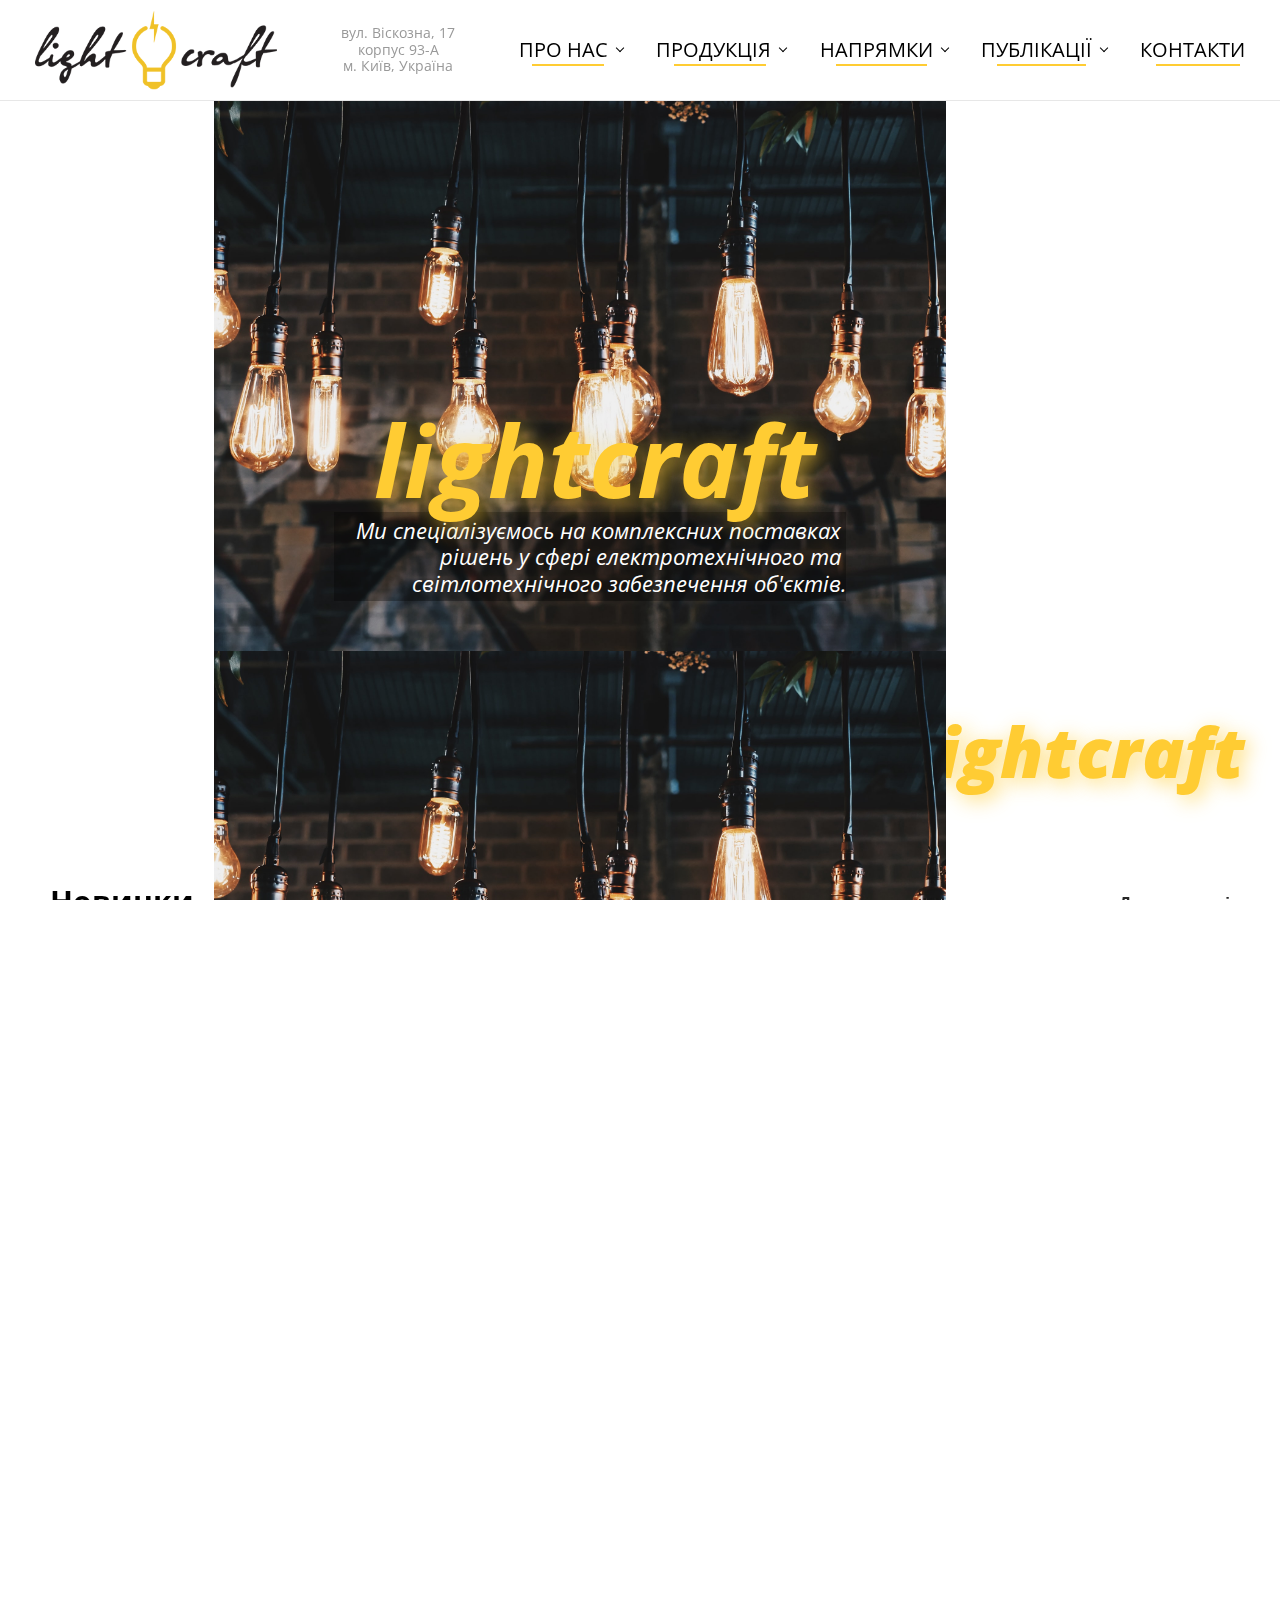
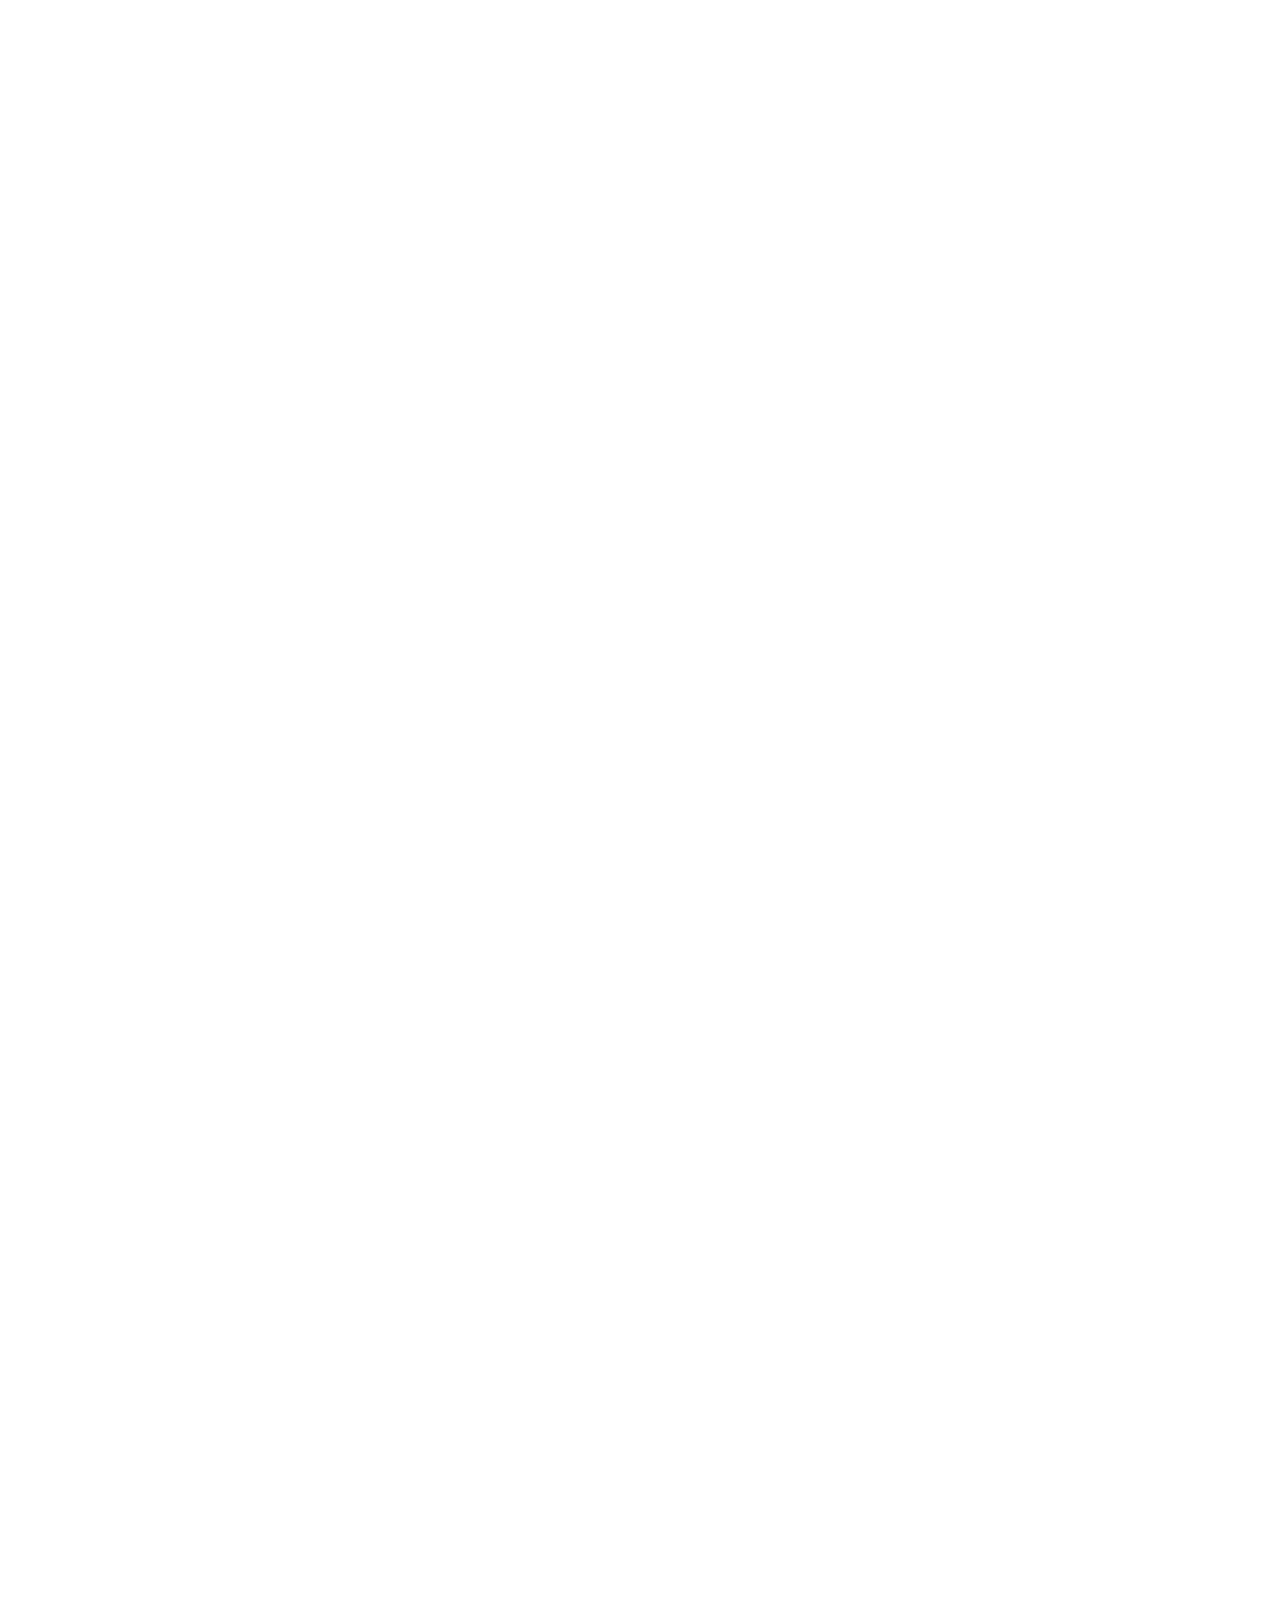
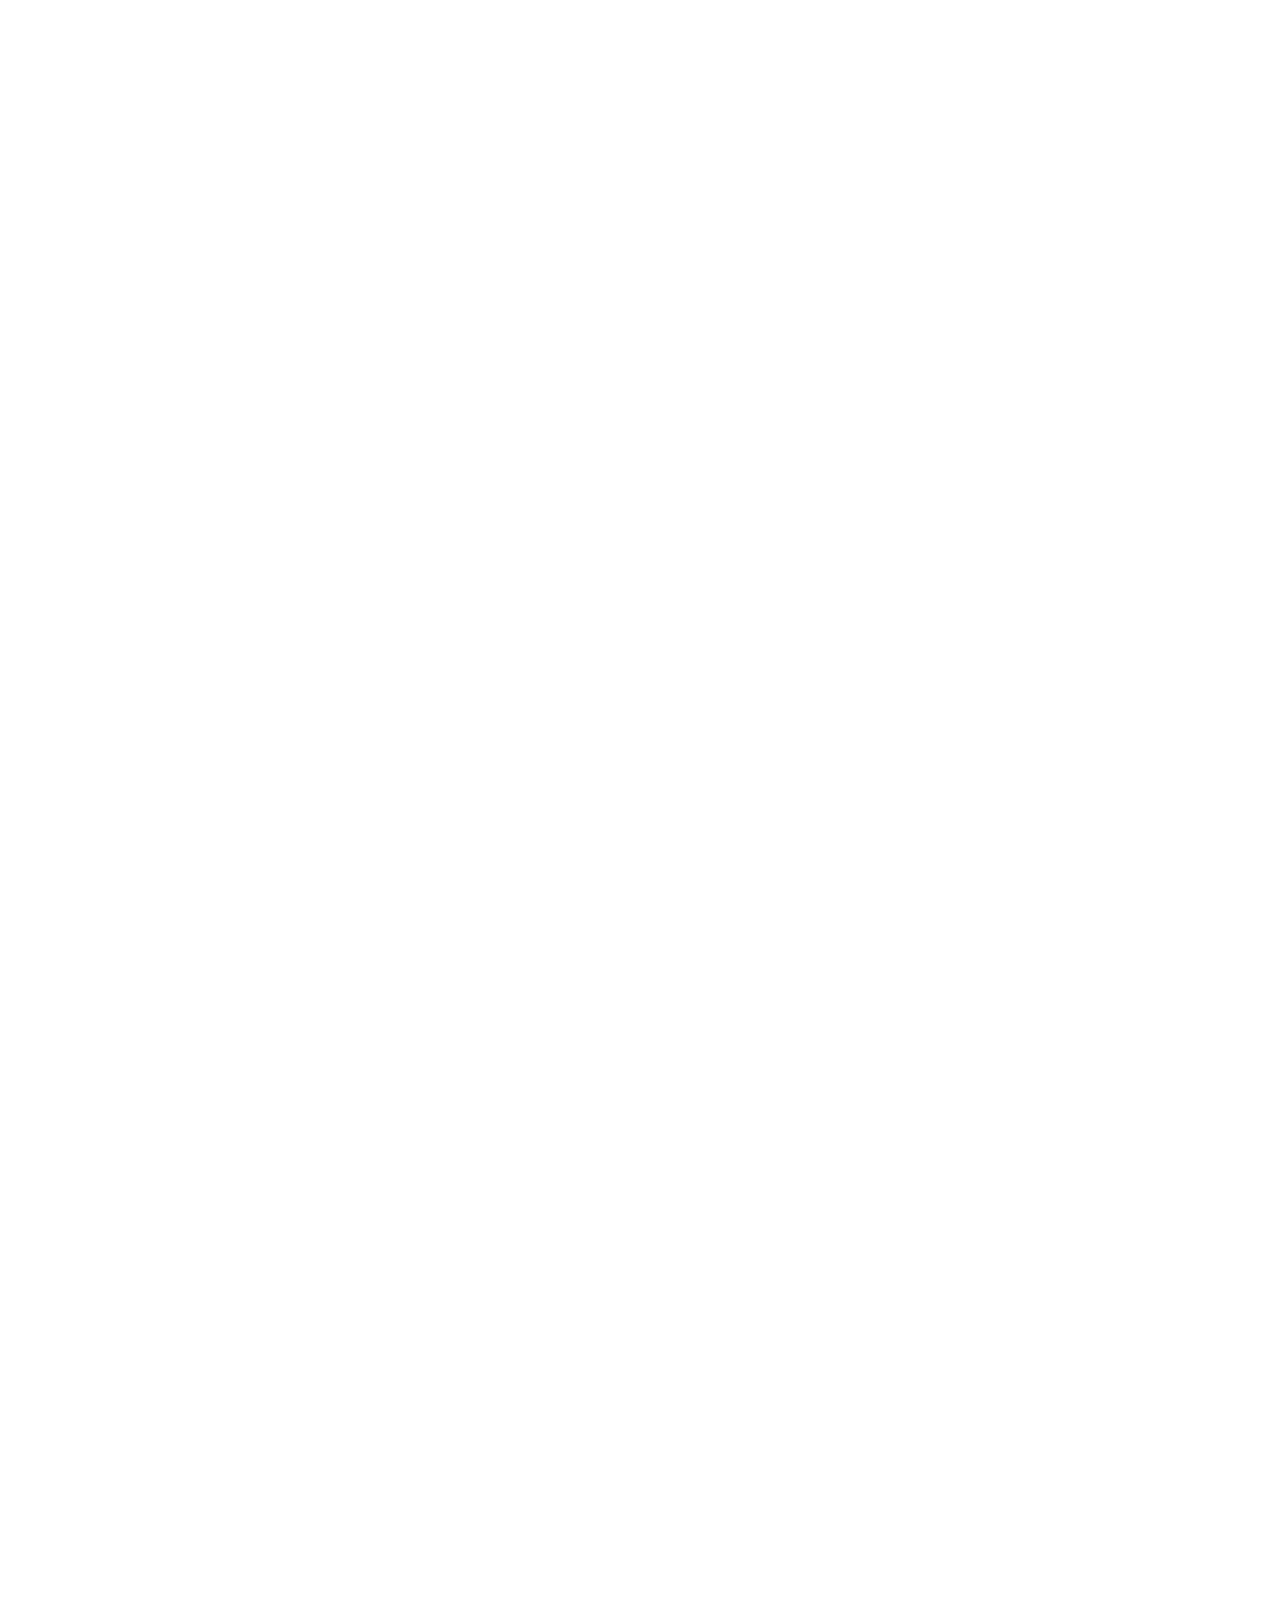
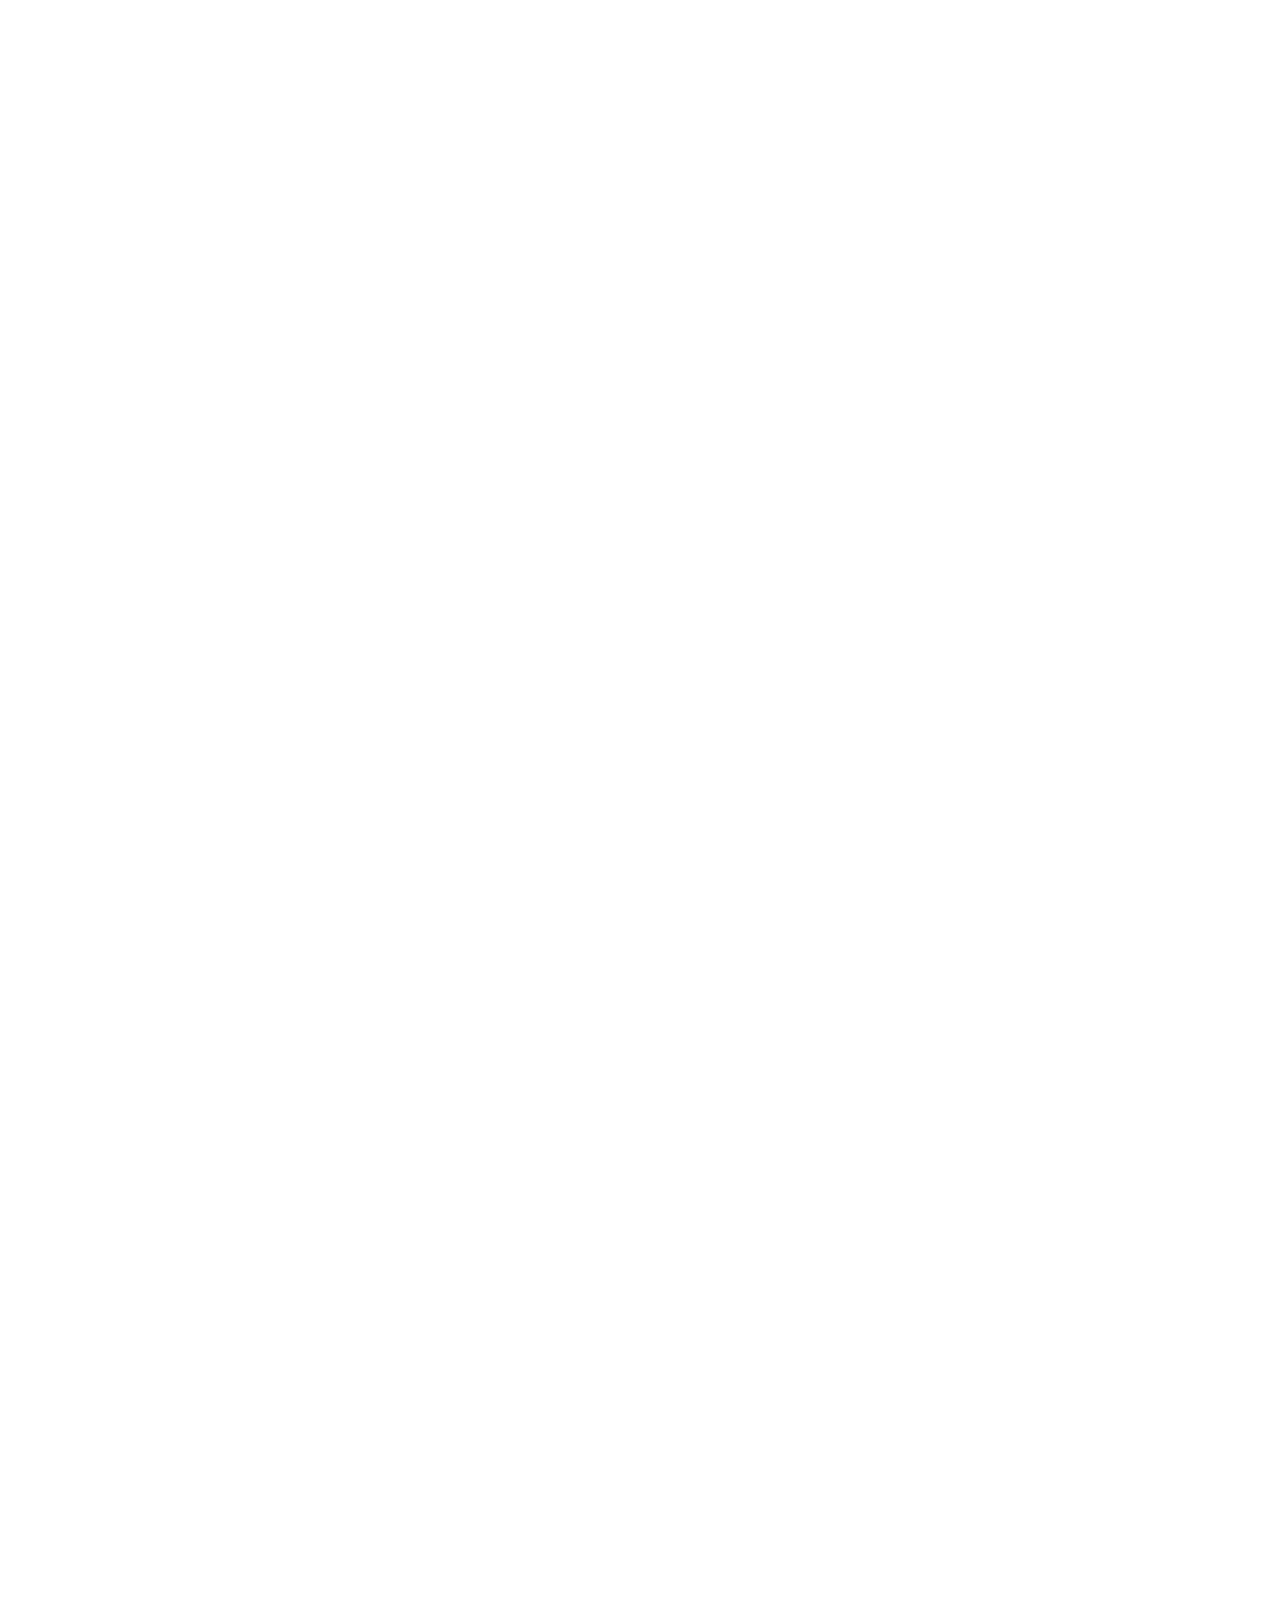
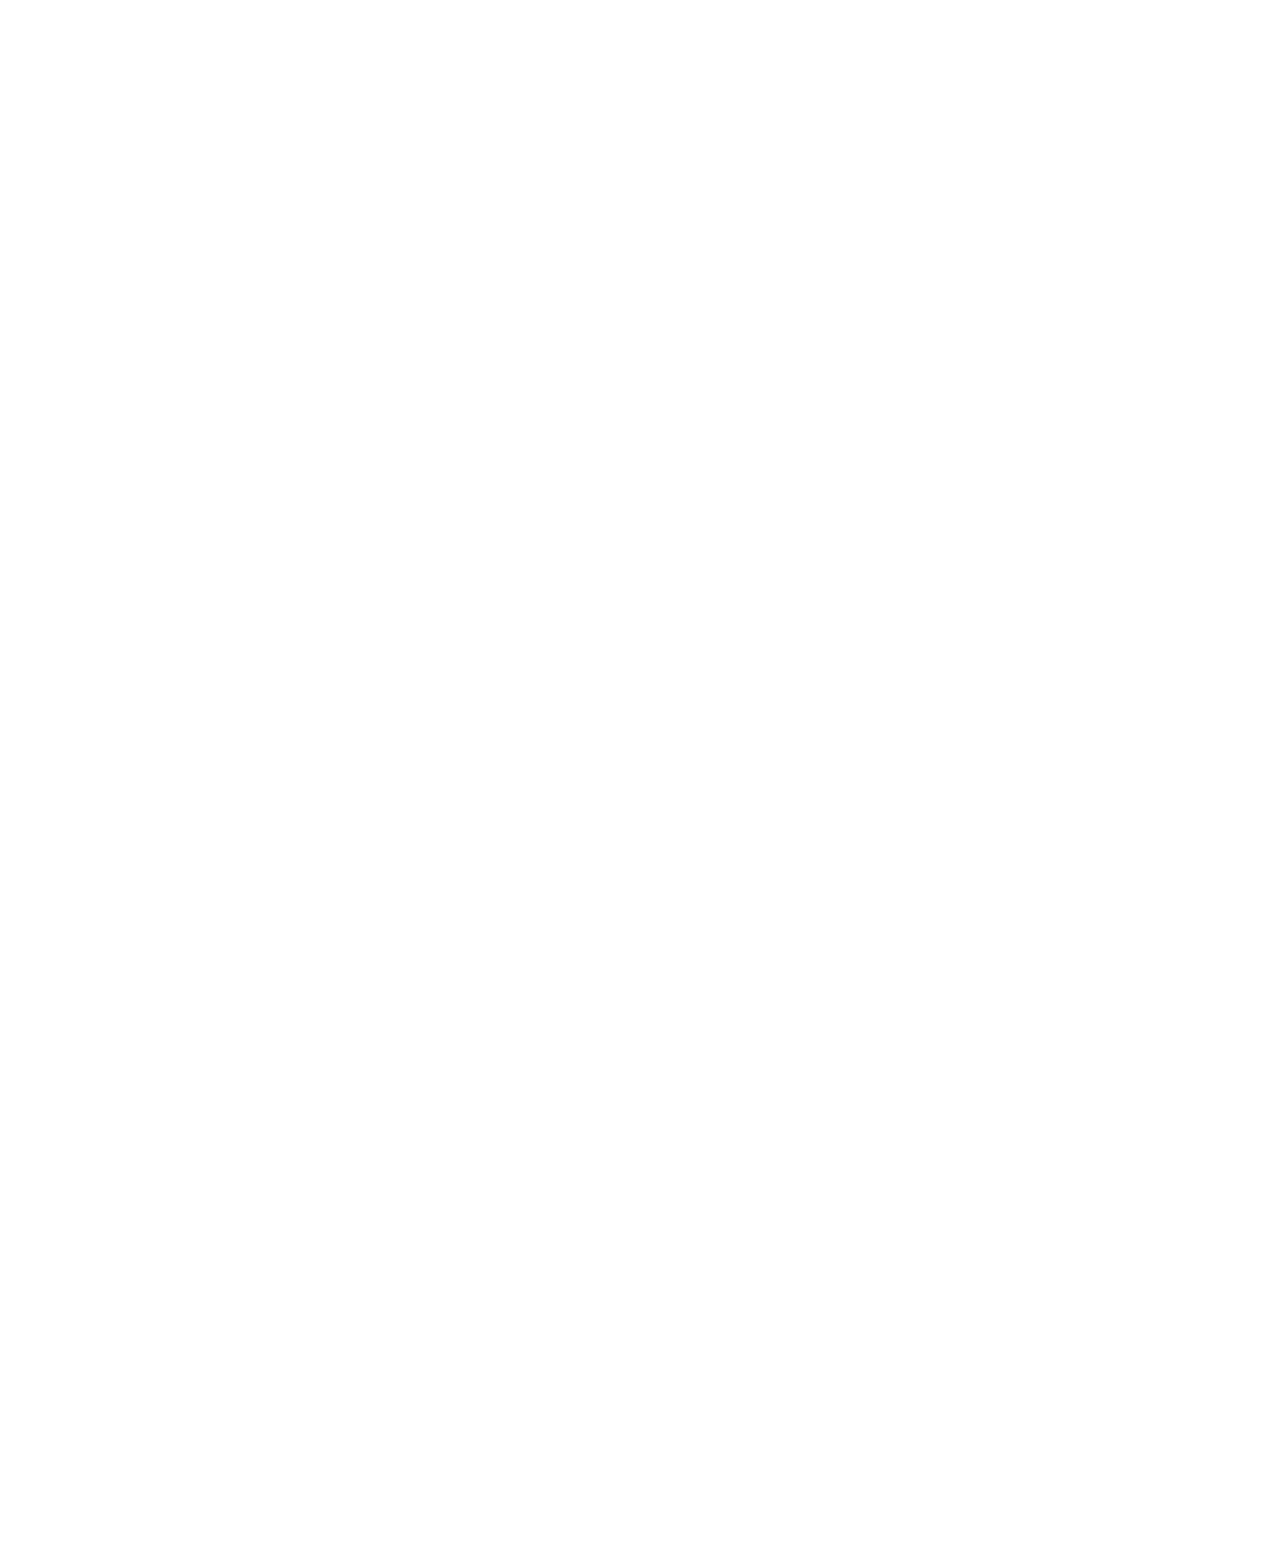
==== commit 7c8fc412: "Add files via upload" ====
--- a/index.html
+++ b/index.html
@@ -19,154 +19,174 @@
           <img src="assets/img/logo.png" alt="LightCraft">
         </a>
         <p class="header__address">вул. Віскозна, 17<br>корпус 93-А<br>м. Київ, Україна</p>
-        <nav class="header__menu nav" id="nav">
-          <div class="nav__items menu">Про нас
-            <ul class="menu__item">
-              <li class="menu__link"><a href="about-us.html">Про компанію</a></li>
-              <li class="menu__link"><a href="our-staff.html">Наш персонал</a></li>
-            </ul>
-          </div>
-          <div class="nav__items menu">Продукція
-            <ul class="menu__item">
-              <li class="menu__link menu__link-anim"><a href="#">Лампи</a>
-                <ul class="sub-menu__item">
-                  <li class="sub-menu__link"><a href="#">Розжарювання</a></li>
-                  <li class="sub-menu__link"><a href="#">Галогенові та світлодіодні аналоги</a></li>
-                  <li class="sub-menu__link"><a href="#">Компактні люмінісцентні</a></li>
-                  <li class="sub-menu__link"><a href="#">Люмінісцентні</a></li>
-                  <li class="sub-menu__link"><a href="#">Розрядні (ртутні, натрієві, металогалогенні)</a></li>
-                  <li class="sub-menu__link"><a href="#">Спеціальні, фотооптичні</a></li>
+        <div class="header__menu menu" id="menu">
+          <div class="menu__icon">
+            <span></span>
+          </div>
+          <nav class="menu__body">
+            <ul class="menu__list">
+              <li class="menu__items"><span class="menu__click">Про нас</span>
+                <ul class="menu__item">
+                  <li class="menu__link"><a href="about-us.html">Про компанію</a></li>
+                  <li class="menu__link"><a href="our-staff.html">Наш персонал</a></li>
                 </ul>
               </li>
-              <li class="menu__link menu__link-anim"><a href="#">Світильники</a>
-                <ul class="sub-menu__item">
-                  <li class="sub-menu__link"><a href="#">Вуличні світильники</a></li>
-                  <li class="sub-menu__link"><a href="#">Прожектори</a></li>
-                  <li class="sub-menu__link"><a href="#">Адміністративно-офісне освітлення</a></li>
-                  <li class="sub-menu__link"><a href="#">Промислово-складське освітлення</a></li>
-                  <li class="sub-menu__link"><a href="#">Вибухозахищені світильники</a></li>
-                  <li class="sub-menu__link"><a href="#">Аварійні світильники та блоки живлення</a></li>
-                  <li class="sub-menu__link"><a href="#">Побутове освітлення</a></li>
-                </ul>
-              </li>
-              <li class="menu__link menu__link-anim"><a href="#">Комплектуючі до світильників і ламп</a>
-                <ul class="sub-menu__item">
-                  <li class="sub-menu__link"><a href="#">Електронні баласти для люмінесцентних та компактних ламп</a>
-                  </li>
-                  <li class="sub-menu__link"><a href="#">Електронні баласти для розрядних ламп</a></li>
-                  <li class="sub-menu__link"><a href="#">Електромагнітні баласти для люмінесцентних та компактних
-                      ламп</a></li>
-                  <li class="sub-menu__link"><a href="#">Електромагнітні баласти для розрядних ламп</a></li>
-                  <li class="sub-menu__link"><a href="#">Електронні трансформатори для галогенових ламп</a></li>
-                  <li class="sub-menu__link"><a href="#">Електронні джерела живлення для LED</a></li>
-                  <li class="sub-menu__link"><a href="#">Патрони та лампотримачі</a></li>
-                  <li class="sub-menu__link"><a href="#">Імпульсні зарядні пристрої (ІЗП)</a></li>
-                  <li class="sub-menu__link"><a href="#">Стартери</a></li>
-                  <li class="sub-menu__link"><a href="#">Конденсатори реактивної потужності</a></li>
-                </ul>
-              </li>
-              <li class="menu__link menu__link-anim"><a href="#">Електротехніка</a>
-                <ul class="sub-menu__item sub-menu__item-sub">
-                  <li class="sub-menu__link menu__link-anim"><a href="#">Модульне обладнання</a>
-                    <ul class="sub-sub-menu__item">
-                      <li class="sub-sub-menu__link"><a href="#">Вимикачі автоматичні</a></li>
-                      <li class="sub-sub-menu__link"><a href="#">Вимикачі автоматичні диференційні</a></li>
-                      <li class="sub-sub-menu__link"><a href="#">Пристрої захисного відключення</a></li>
-                      <li class="sub-sub-menu__link"><a href="#">Вимикачі навантаження</a></li>
-                      <li class="sub-sub-menu__link"><a href="#">Вимикачі автоматичні захисту двигунів</a></li>
-                      <li class="sub-sub-menu__link"><a href="#">Контактори</a></li>
-                      <li class="sub-sub-menu__link"><a href="#">Контроль та керування</a></li>
+              <li class="menu__items"><span class="menu__click">Продукція</span>
+                <ul class="menu__item">
+                  <li class="menu__link menu__link-anim"><a href="#">Лампи</a>
+                    <span class="menu__arrow"></span>
+                    <ul class="sub-menu__item">
+                      <li class="sub-menu__link"><a href="#">Розжарювання</a></li>
+                      <li class="sub-menu__link"><a href="#">Галогенові та світлодіодні аналоги</a></li>
+                      <li class="sub-menu__link"><a href="#">Компактні люмінісцентні</a></li>
+                      <li class="sub-menu__link"><a href="#">Люмінісцентні</a></li>
+                      <li class="sub-menu__link"><a href="#">Розрядні (ртутні, натрієві, металогалогенні)</a></li>
+                      <li class="sub-menu__link"><a href="#">Спеціальні, фотооптичні</a></li>
                     </ul>
                   </li>
-                  <li class="sub-menu__link menu__link-anim"><a href="#">Cилове обладнання</a>
-                    <ul class="sub-sub-menu__item">
-                      <li class="sub-sub-menu__link"><a href="#">Вимикачі автоматичні силові</a></li>
-                      <li class="sub-sub-menu__link"><a href="#">Вимикачі навантаження</a></li>
-                      <li class="sub-sub-menu__link"><a href="#">Роз’єднувачі</a></li>
-                      <li class="sub-sub-menu__link"><a href="#">Вимикачі автоматичні захисту двигунів</a></li>
-                      <li class="sub-sub-menu__link"><a href="#">Пристрої плавного пуску</a></li>
+                  <li class="menu__link menu__link-anim"><a href="#">Світильники</a>
+                    <span class="menu__arrow"></span>
+                    <ul class="sub-menu__item">
+                      <li class="sub-menu__link"><a href="#">Вуличні світильники</a></li>
+                      <li class="sub-menu__link"><a href="#">Прожектори</a></li>
+                      <li class="sub-menu__link"><a href="#">Адміністративно-офісне освітлення</a></li>
+                      <li class="sub-menu__link"><a href="#">Промислово-складське освітлення</a></li>
+                      <li class="sub-menu__link"><a href="#">Вибухозахищені світильники</a></li>
+                      <li class="sub-menu__link"><a href="#">Аварійні світильники та блоки живлення</a></li>
+                      <li class="sub-menu__link"><a href="#">Побутове освітлення</a></li>
                     </ul>
                   </li>
-                  <li class="sub-menu__link menu__link-anim"><a href="#">Комутаційне обладнання</a>
-                    <ul class="sub-sub-menu__item">
-                      <li class="sub-sub-menu__link"><a href="#">Контактори промислові</a></li>
-                      <li class="sub-sub-menu__link"><a href="#">Реле</a></li>
-                      <li class="sub-sub-menu__link"><a href="#">Арматура світлосигнальна</a></li>
+                  <li class="menu__link menu__link-anim"><a href="#">Комплектуючі до світильників і ламп</a>
+                    <span class="menu__arrow"></span>
+                    <ul class="sub-menu__item">
+                      <li class="sub-menu__link"><a href="#">Електронні баласти для люмінесцентних та компактних
+                          ламп</a>
+                      </li>
+                      <li class="sub-menu__link"><a href="#">Електронні баласти для розрядних ламп</a></li>
+                      <li class="sub-menu__link"><a href="#">Електромагнітні баласти для люмінесцентних та компактних
+                          ламп</a></li>
+                      <li class="sub-menu__link"><a href="#">Електромагнітні баласти для розрядних ламп</a></li>
+                      <li class="sub-menu__link"><a href="#">Електронні трансформатори для галогенових ламп</a></li>
+                      <li class="sub-menu__link"><a href="#">Електронні джерела живлення для LED</a></li>
+                      <li class="sub-menu__link"><a href="#">Патрони та лампотримачі</a></li>
+                      <li class="sub-menu__link"><a href="#">Імпульсні зарядні пристрої (ІЗП)</a></li>
+                      <li class="sub-menu__link"><a href="#">Стартери</a></li>
+                      <li class="sub-menu__link"><a href="#">Конденсатори реактивної потужності</a></li>
                     </ul>
                   </li>
-                  <li class="sub-menu__link menu__link-anim"><a href="#">Щитове обладнання</a>
-                    <ul class="sub-sub-menu__item">
-                      <li class="sub-sub-menu__link"><a href="#">Шафи розподілу</a></li>
-                      <li class="sub-sub-menu__link"><a href="#">Шафи обліку</a></li>
-                      <li class="sub-sub-menu__link"><a href="#">Шафи з монтажною панеллю</a></li>
-                      <li class="sub-sub-menu__link"><a href="#">Приналежності</a></li>
+                  <li class="menu__link menu__link-anim"><a href="#">Електротехніка</a>
+                    <span class="menu__arrow"></span>
+                    <ul class="sub-menu__item sub-menu__item-sub">
+                      <li class="sub-menu__link menu__link-anim"><a href="#">Модульне обладнання</a>
+                        <span class="menu__arrow"></span>
+                        <ul class="sub-sub-menu__item">
+                          <li class="sub-sub-menu__link"><a href="#">Вимикачі автоматичні</a></li>
+                          <li class="sub-sub-menu__link"><a href="#">Вимикачі автоматичні диференційні</a></li>
+                          <li class="sub-sub-menu__link"><a href="#">Пристрої захисного відключення</a></li>
+                          <li class="sub-sub-menu__link"><a href="#">Вимикачі навантаження</a></li>
+                          <li class="sub-sub-menu__link"><a href="#">Вимикачі автоматичні захисту двигунів</a></li>
+                          <li class="sub-sub-menu__link"><a href="#">Контактори</a></li>
+                          <li class="sub-sub-menu__link"><a href="#">Контроль та керування</a></li>
+                        </ul>
+                      </li>
+                      <li class="sub-menu__link menu__link-anim"><a href="#">Cилове обладнання</a>
+                        <span class="menu__arrow"></span>
+                        <ul class="sub-sub-menu__item">
+                          <li class="sub-sub-menu__link"><a href="#">Вимикачі автоматичні силові</a></li>
+                          <li class="sub-sub-menu__link"><a href="#">Вимикачі навантаження</a></li>
+                          <li class="sub-sub-menu__link"><a href="#">Роз’єднувачі</a></li>
+                          <li class="sub-sub-menu__link"><a href="#">Вимикачі автоматичні захисту двигунів</a></li>
+                          <li class="sub-sub-menu__link"><a href="#">Пристрої плавного пуску</a></li>
+                        </ul>
+                      </li>
+                      <li class="sub-menu__link menu__link-anim"><a href="#">Комутаційне обладнання</a>
+                        <span class="menu__arrow"></span>
+                        <ul class="sub-sub-menu__item">
+                          <li class="sub-sub-menu__link"><a href="#">Контактори промислові</a></li>
+                          <li class="sub-sub-menu__link"><a href="#">Реле</a></li>
+                          <li class="sub-sub-menu__link"><a href="#">Арматура світлосигнальна</a></li>
+                        </ul>
+                      </li>
+                      <li class="sub-menu__link menu__link-anim"><a href="#">Щитове обладнання</a>
+                        <span class="menu__arrow"></span>
+                        <ul class="sub-sub-menu__item">
+                          <li class="sub-sub-menu__link"><a href="#">Шафи розподілу</a></li>
+                          <li class="sub-sub-menu__link"><a href="#">Шафи обліку</a></li>
+                          <li class="sub-sub-menu__link"><a href="#">Шафи з монтажною панеллю</a></li>
+                          <li class="sub-sub-menu__link"><a href="#">Приналежності</a></li>
+                        </ul>
+                      </li>
+                      <li class="sub-menu__link"><a href="#">Лічильники</a></li>
+                      <li class="sub-menu__link menu__link-anim"><a href="#">Монтажні вироби</a>
+                        <span class="menu__arrow"></span>
+                        <ul class="sub-sub-menu__item">
+                          <li class="sub-sub-menu__link"><a href="#">Клемники</a></li>
+                          <li class="sub-sub-menu__link"><a href="#">Хомути</a></li>
+                          <li class="sub-sub-menu__link"><a href="#">Наконечники</a></li>
+                          <li class="sub-sub-menu__link"><a href="#">Коробки</a></li>
+                        </ul>
+                      </li>
+                      <li class="sub-menu__link menu__link-anim"><a href="#">Електрофурнітура</a>
+                        <span class="menu__arrow"></span>
+                        <ul class="sub-sub-menu__item">
+                          <li class="sub-sub-menu__link"><a href="#">Вимикачі</a></li>
+                          <li class="sub-sub-menu__link"><a href="#">Розетки</a></li>
+                          <li class="sub-sub-menu__link"><a href="#">Подовжувачі</a></li>
+                          <li class="sub-sub-menu__link"><a href="#">Коробки</a></li>
+                        </ul>
+                      </li>
                     </ul>
                   </li>
-                  <li class="sub-menu__link"><a href="#">Лічильники</a></li>
-                  <li class="sub-menu__link menu__link-anim"><a href="#">Монтажні вироби</a>
-                    <ul class="sub-sub-menu__item">
-                      <li class="sub-sub-menu__link"><a href="#">Клемники</a></li>
-                      <li class="sub-sub-menu__link"><a href="#">Хомути</a></li>
-                      <li class="sub-sub-menu__link"><a href="#">Наконечники</a></li>
-                      <li class="sub-sub-menu__link"><a href="#">Коробки</a></li>
+                  <li class="menu__link menu__link-anim"><a href="#">Кабельно-провідникова продукція</a>
+                    <span class="menu__arrow"></span>
+                    <ul class="sub-menu__item">
+                      <li class="sub-menu__link"><a href="#">Кабель силовий</a></li>
+                      <li class="sub-menu__link"><a href="#">Кабель силовий гнучкий</a></li>
+                      <li class="sub-menu__link"><a href="#">Кабель монтажний</a></li>
+                      <li class="sub-menu__link"><a href="#">Кабелі та проводи зв'язку</a></li>
+                      <li class="sub-menu__link"><a href="#">Контрольний</a></li>
+                      <li class="sub-menu__link"><a href="#">Кабель вогнестійкий</a></li>
+                      <li class="sub-menu__link"><a href="#">Кабель для слаботочних мереж</a></li>
+                      <li class="sub-menu__link"><a href="#">Провід для повітряних ліній передач</a></li>
+                      <li class="sub-menu__link"><a href="#">Провід й шнури різного призначення</a></li>
+                      <li class="sub-menu__link"><a href="#">Провід монтажний</a></li>
                     </ul>
                   </li>
-                  <li class="sub-menu__link menu__link-anim"><a href="#">Електрофурнітура</a>
-                    <ul class="sub-sub-menu__item">
-                      <li class="sub-sub-menu__link"><a href="#">Вимикачі</a></li>
-                      <li class="sub-sub-menu__link"><a href="#">Розетки</a></li>
-                      <li class="sub-sub-menu__link"><a href="#">Подовжувачі</a></li>
-                      <li class="sub-sub-menu__link"><a href="#">Коробки</a></li>
+                  <li class="menu__link menu__link-anim"><a href="#">Системи прокладки кабелю</a>
+                    <span class="menu__arrow"></span>
+                    <ul class="sub-menu__item">
+                      <li class="sub-menu__link"><a href="#">Металорукав</a></li>
+                      <li class="sub-menu__link"><a href="#">Кабельні канали</a></li>
+                      <li class="sub-menu__link"><a href="#">Гофротруба</a></li>
+                      <li class="sub-menu__link"><a href="#">Лотки</a></li>
                     </ul>
                   </li>
                 </ul>
               </li>
-              <li class="menu__link menu__link-anim"><a href="#">Кабельно-провідникова продукція</a>
-                <ul class="sub-menu__item">
-                  <li class="sub-menu__link"><a href="#">Кабель силовий</a></li>
-                  <li class="sub-menu__link"><a href="#">Кабель силовий гнучкий</a></li>
-                  <li class="sub-menu__link"><a href="#">Кабель монтажний</a></li>
-                  <li class="sub-menu__link"><a href="#">Кабелі та проводи зв'язку</a></li>
-                  <li class="sub-menu__link"><a href="#">Контрольний</a></li>
-                  <li class="sub-menu__link"><a href="#">Кабель вогнестійкий</a></li>
-                  <li class="sub-menu__link"><a href="#">Кабель для слаботочних мереж</a></li>
-                  <li class="sub-menu__link"><a href="#">Провід для повітряних ліній передач</a></li>
-                  <li class="sub-menu__link"><a href="#">Провід й шнури різного призначення</a></li>
-                  <li class="sub-menu__link"><a href="#">Провід монтажний</a></li>
+              <li class="menu__items"><span class="menu__click">Напрямки</span>
+                <ul class="menu__item">
+                  <li class="menu__link"><a href="#">Освітлення</a></li>
+                  <li class="menu__link"><a href="#">Передача електричної енергії</a></li>
+                  <li class="menu__link"><a href="#">Управління та перетворення енергії</a></li>
                 </ul>
               </li>
-              <li class="menu__link menu__link-anim"><a href="#">Системи прокладки кабелю</a>
-                <ul class="sub-menu__item">
-                  <li class="sub-menu__link"><a href="#">Металорукав</a></li>
-                  <li class="sub-menu__link"><a href="#">Кабельні канали</a></li>
-                  <li class="sub-menu__link"><a href="#">Гофротруба</a></li>
-                  <li class="sub-menu__link"><a href="#">Лотки</a></li>
+              <li class="menu__items"><span class="menu__click">Публікації</span>
+                <ul class="menu__item">
+                  <li class="menu__link"><a href="#">Новини</a></li>
+                  <li class="menu__link"><a href="#">Статті</a></li>
+                  <li class="menu__link"><a href="#">Акції</a></li>
                 </ul>
               </li>
+              <li class="menu__items menu__items-btn"><a href="#">Контакти</a></li>
             </ul>
-          </div>
-          <div class="nav__items menu">Напрямки
-            <ul class="menu__item">
-              <li class="menu__link"><a href="#">Освітлення</a></li>
-              <li class="menu__link"><a href="#">Передача електричної енергії</a></li>
-              <li class="menu__link"><a href="#">Управління та перетворення енергії</a></li>
-            </ul>
-          </div>
-          <div class="nav__items menu">Публікації
-            <ul class="menu__item">
-              <li class="menu__link"><a href="#">Новини</a></li>
-              <li class="menu__link"><a href="#">Статті</a></li>
-              <li class="menu__link"><a href="#">Акції</a></li>
-            </ul>
-          </div>
-          <div class="nav__items nav__items-btn"><a href="#">Контакти</a></div>
-          <div class="nav__items search icon-search">
+            <!-- <div class="nav__items search icon-search">
             <form action="#" method="get" enctype="multipart/form-data" class="search__form" id="search__form">
               <input type="text" id="search__input" class="search__input">
               <button type="submit" id="search__button" class="search__button icon-search"></button>
             </form>
-          </div>
-        </nav>
+          </div> -->
+          </nav>
+        </div>
       </div>
     </header>
     <div class="slider" id="slider">
@@ -185,7 +205,7 @@
             <div class="slider__item swiper-slide">
               <img src="assets/img/slider-img.jpg" alt="">
               <div class="slider__text">
-                <p class="slider__title">lightcraft</p>
+                <p class="slider__title">Eaton</p>
                 <p class="slider__subtitle">Lorem ipsum dolor sit, amet consectetur adipisicing elit. Quo fugit minima
                   praesentium, repellat ullam ut magni obcaecati hic.</p>
               </div>
@@ -193,16 +213,35 @@
             <div class="slider__item swiper-slide">
               <img src="assets/img/slider-img.jpg" alt="">
               <div class="slider__text">
-                <p class="slider__title">lightcraft</p>
+                <p class="slider__title">Osram</p>
                 <p class="slider__subtitle">Lorem ipsum dolor sit amet consectetur, adipisicing elit. Voluptatibus
                   pariatur blanditiis iste ducimus facilis aperiam hic aut aspernatur ipsam, laborum quod delectus
                   veniam, consequuntur sint? Inventore eius id quo. Dignissimos!</p>
               </div>
             </div>
-          </div>
-          <div class="swiper-pagination"></div>
+            <div class="slider__item swiper-slide">
+              <img src="assets/img/slider-img.jpg" alt="">
+              <div class="slider__text">
+                <p class="slider__title">Ledvance</p>
+                <p class="slider__subtitle">Lorem ipsum dolor sit amet consectetur adipisicing elit. Quam deleniti,
+                  voluptas tempora laboriosam est a ex maiores, eaque quidem deserunt, laborum porro architecto
+                  voluptatibus tempore culpa fugiat sunt modi omnis.</p>
+              </div>
+            </div>
+            <div class="slider__item swiper-slide">
+              <img src="assets/img/slider-img.jpg" alt="">
+              <div class="slider__text">
+                <p class="slider__title">JUNG</p>
+                <p class="slider__subtitle">Lorem ipsum dolor sit amet consectetur adipisicing elit. Perferendis
+                  adipisci voluptatibus vero cupiditate fuga quidem quam distinctio, optio temporibus magnam
+                  doloremque
+                  tenetur voluptatum cumque dolore harum! Cum excepturi molestiae tenetur!</p>
+              </div>
+            </div>
+          </div>
           <div class="swiper-button-prev"></div>
           <div class="swiper-button-next"></div>
+          <div class="swiper-pagination"></div>
         </div>
       </div>
     </div>
@@ -214,7 +253,10 @@
       </div>
       <div class="item-block new-product">
         <div class="container">
-          <p class="main__title">Новинки</p>
+          <div class="main__row">
+            <p class="main__title">Новинки</p>
+            <button class="main__button"><a href="#">Дивитись всі</a></button>
+          </div>
           <div class="item-block__row">
             <div class="item-block__tile tile">
               <div class="tile__item">
@@ -245,15 +287,15 @@
               </div>
             </div>
           </div>
-          <a href="#" class="item-block__button">
-            <button>Дивитись всі</button>
-          </a>
         </div>
       </div>
       <div class="bulb item-block">
         <div class="container">
           <p class="item-block__title bulb__title">Лампи</p>
-          <p class="main__title">Топ продажу</p>
+          <div class="main__row">
+            <p class="main__title">Топ продажу</p>
+            <button class="main__button"><a href="#">Дивитись всі</a></button>
+          </div>
           <div class="item-block__row">
             <div class="item-block__tile tile">
               <div class="tile__item">
@@ -284,15 +326,15 @@
               </div>
             </div>
           </div>
-          <a href="#" class="item-block__button">
-            <button>Дивитись всі</button>
-          </a>
         </div>
       </div>
       <div class="lamp item-block">
         <div class="container">
           <p class="item-block__title lamp__title">Світильники</p>
-          <p class="main__title">Топ продажу</p>
+          <div class="main__row">
+            <p class="main__title">Топ продажу</p>
+            <button class="main__button"><a href="#">Дивитись всі</a></button>
+          </div>
           <div class="item-block__row">
             <div class="item-block__tile tile">
               <div class="tile__item">
@@ -323,15 +365,15 @@
               </div>
             </div>
           </div>
-          <a href="#" class="item-block__button">
-            <button>Дивитись всі</button>
-          </a>
         </div>
       </div>
       <div class="accessories item-block">
         <div class="container">
           <p class="item-block__title accessories__title">Комплектуючі до світильників і ламп</p>
-          <p class="main__title">Топ продажу</p>
+          <div class="main__row">
+            <p class="main__title">Топ продажу</p>
+            <button class="main__button"><a href="#">Дивитись всі</a></button>
+          </div>
           <div class="item-block__row">
             <div class="item-block__tile tile">
               <div class="tile__item">
@@ -362,15 +404,15 @@
               </div>
             </div>
           </div>
-          <a href="#" class="item-block__button">
-            <button>Дивитись всі</button>
-          </a>
         </div>
       </div>
       <div class="electrical item-block">
         <div class="container">
           <p class="item-block__title electrical__title">Електротехніка</p>
-          <p class="main__title">Топ продажу</p>
+          <div class="main__row">
+            <p class="main__title">Топ продажу</p>
+            <button class="main__button"><a href="#">Дивитись всі</a></button>
+          </div>
           <div class="item-block__row">
             <div class="item-block__tile tile">
               <div class="tile__item">
@@ -401,15 +443,15 @@
               </div>
             </div>
           </div>
-          <a href="#" class="item-block__button">
-            <button>Дивитись всі</button>
-          </a>
         </div>
       </div>
       <div class="cable item-block">
         <div class="container">
           <p class="item-block__title cable__title">Кабельно-провідникова продукція</p>
-          <p class="main__title">Топ продажу</p>
+          <div class="main__row">
+            <p class="main__title">Топ продажу</p>
+            <button class="main__button"><a href="#">Дивитись всі</a></button>
+          </div>
           <div class="item-block__row">
             <div class="item-block__tile tile">
               <div class="tile__item">
@@ -440,15 +482,15 @@
               </div>
             </div>
           </div>
-          <a href="#" class="item-block__button">
-            <button>Дивитись всі</button>
-          </a>
         </div>
       </div>
       <div class="cable-sys item-block">
         <div class="container">
           <p class="item-block__title cable-sys__title">Системи прокладки кабелю</p>
-          <p class="main__title">Топ продажу</p>
+          <div class="main__row">
+            <p class="main__title">Топ продажу</p>
+            <button class="main__button"><a href="#">Дивитись всі</a></button>
+          </div>
           <div class="item-block__row">
             <div class="item-block__tile tile">
               <div class="tile__item">
@@ -479,102 +521,108 @@
               </div>
             </div>
           </div>
-          <a href="#" class="item-block__button">
-            <button>Дивитись всі</button>
-          </a>
+        </div>
+      </div>
+      <div class="advantages" id="advantages">
+        <div class="container">
+          <p class="main__title">Наші переваги</p>
+          <ul class="advantages__items">
+            <li class="advantages__item">розробка концепції електропостачання та освітлення</li>
+            <li class="advantages__item">світлотехнічне проектування і розрахунок освітленості</li>
+            <li class="advantages__item">підбір оптимального обладнання</li>
+            <li class="advantages__item">своєчасна поставка обладнання</li>
+            <li class="advantages__item">контроль правильності проведення інсталяції обладнання</li>
+            <li class="advantages__item">гарантійне та післягарантійне обслуговування обладнання</li>
+          </ul>
+          <div class="advantages__row">
+            <p class="advantages__text">Скористайтесь перевагами, які надає сучасне світлодіодне освітлення. Заощаджуйте
+              на витратах на електроенергію і технічне обслуговування.</p>
+            <p class="advantages__regards">З повагою, колектив LightCraft</p>
+          </div>
+        </div>
+      </div>
+      <div class="contacts" id="contacts">
+        <div class="container">
+          <p class="main__title">Контактна інформація</p>
+          <div class="contacts__row">
+            <div class="contacts__map">
+              <iframe
+                src="https://www.google.com/maps/embed?pb=!1m14!1m8!1m3!1d1796.2692392422782!2d30.653528687133008!3d50.45398306388235!3m2!1i1024!2i768!4f13.1!3m3!1m2!1s0x40d4cff4fbd52513%3A0x3142f0da76ff5715!2z0KLQntCSICLQm9Cw0LnRgiDQmtGA0LDRhNGCIg!5e0!3m2!1suk!2sua!4v1641634866586!5m2!1suk!2sua"
+                width="100%" height="100%" style="border:0;" allowfullscreen="" loading="lazy"
+                class="contacts__map-google"></iframe>
+            </div>
+            <div class="contacts__col">
+              <div class="contacts__items">
+                <p class="contacts__item">вул. Віскозна, 17, корпус 93-А</p>
+                <p class="contacts__item">м. Київ, Україна, 02094</p>
+              </div>
+              <div class="contacts__items">
+                <p class="contacts__item"><a href="tel:+380445411425">+380 (44) 541-14-25</a></p>
+              </div>
+              <div class="contacts__items">
+                <p class="contacts__item">Години роботи:</p>
+                <p class="contacts__item">Пн-Пт з 9:00 до 17:30</p>
+              </div>
+              <div class="contacts__items">
+                <p class="contacts__item"><a href="mailto:zakaz@lightcraft.com.ua">zakaz@lightcraft.com.ua</a></p>
+              </div>
+            </div>
+          </div>
+        </div>
+      </div>
+      <div class="about-us" id="about-is">
+        <div class="container">
+          <div class="main__row">
+            <p class="main__title">Про компанію</p>
+            <button class="main__button"><a href="about-us.html">Читати далі</a></button>
+          </div>
+          <div class="about-us__row">
+            <p class="about-us__text">Ви втомилися самостійно вибирати освітлення / електротехніку і керуватися не
+              повним
+              набором характеристик без будь-якої допомоги, коли вона так потрібна? Ви навіть не зовсім впевнені в тому,
+              наскільки довго прослужить продукт електротехніки, так як не до кінця розумієте, що Вам потрібно або ж не
+              до
+              кінця впевнені в його якості.</p>
+            <p class="about-us__text">«Лайт Крафт» - це компанія, з якою у Вас не виникне подібних питань і сумнівів.
+              Незважаючи на те, що ми ведемо свою діяльність відносно недовго, у наших фахівців досвід роботи в цій
+              сфері
+              становить більше 10 років, тому ми з радістю відповімо на всі Ваші запитання, і будемо супроводжувати Вас
+              від моменту, коли Ви тільки визначаєтесь із замовленням, до установки і налаштування обладнання.</p>
+            <p class="about-us__text">У 2015 році народилася ідея створити «Лайт Крафт» для того, щоб об'єднати
+              досвід
+              наших фахівців під одним дахом і максимізувати нашу користь для Вас. Протягом небагатьох років нашого
+              існування ми з кожним днем розширюємо наш досвід та портфель продуктів і послуг для того, щоб Ви могли
+              довіряти нашій компанії і вирішувати свої найскладніші проблеми, що стосуються електроспоживання.</p>
+            <p class="about-us__text">Культура компанії представлена її унікальною метою, переконаннями, поведінкою і
+              відносинами.<br>
+              Наша мета прекрасно ілюструється в нашому баченні - це зміцнює то значення, яке ми надаємо нашому впливу
+              на
+              світ, оскільки потреба в енергії продовжує рости. Ми знаємо, що для досягнення цього бачення нам
+              необхідно:
+            </p>
+            <ul class="about-us__items about-us__text">
+              <li class="about-us__item">розвивати наших співробітників, допомагаючи їм досягти успіху не тільки на
+                роботі, але і в житті</li>
+              <li class="about-us__item">насолоджуватися нашими клієнтами, розуміючи їхні проблеми і пропонуючи
+                реальні
+                рішення</li>
+              <li class="about-us__item">пропонувати наш час і талант для задоволення соціальних і економічних
+                потреб, де
+                ми працюємо і живемо</li>
+            </ul>
+            <p class="about-us__text">Відповідно до наших цінностей і прагненнь поліпшити якість життя людей і нашого
+              навколишнього середовища, наш бренд обіцяє - ми робимо все, що має значення, - це якраз і виражає дух
+              того,
+              що ми робимо, і що ще більш важливо, чому ми це робимо. Робота, яку ми робимо, підвищує безпеку,
+              надійність,
+              ефективність і стійкість.</p>
+          </div>
+          <!-- <a href="about-us.html" class="about-us__button">
+            <button>Читати далі</button>
+          </a> -->
         </div>
       </div>
     </main>
-    <div class="advantages" id="advantages">
-      <div class="container">
-        <p class="main__title">Наші переваги</p>
-        <ul class="advantages__items">
-          <li class="advantages__item">розробка концепції електропостачання та освітлення</li>
-          <li class="advantages__item">світлотехнічне проектування і розрахунок освітленості</li>
-          <li class="advantages__item">підбір оптимального обладнання</li>
-          <li class="advantages__item">своєчасна поставка обладнання</li>
-          <li class="advantages__item">контроль правильності проведення інсталяції обладнання</li>
-          <li class="advantages__item">гарантійне та післягарантійне обслуговування обладнання</li>
-        </ul>
-        <div class="advantages__row">
-          <p class="advantages__text">Скористайтесь перевагами, які надає сучасне світлодіодне освітлення. Заощаджуйте
-            на витратах на електроенергію і технічне обслуговування.</p>
-          <p class="advantages__regards">З повагою, колектив LightCraft</p>
-        </div>
-      </div>
-    </div>
-    <div class="contacts" id="contacts">
-      <div class="container">
-        <p class="main__title">Контактна інформація</p>
-        <div class="contacts__row">
-          <div class="contacts__map">
-            <iframe
-              src="https://www.google.com/maps/embed?pb=!1m14!1m8!1m3!1d1796.2692392422782!2d30.653528687133008!3d50.45398306388235!3m2!1i1024!2i768!4f13.1!3m3!1m2!1s0x40d4cff4fbd52513%3A0x3142f0da76ff5715!2z0KLQntCSICLQm9Cw0LnRgiDQmtGA0LDRhNGCIg!5e0!3m2!1suk!2sua!4v1641634866586!5m2!1suk!2sua"
-              width="100%" height="100%" style="border:0;" allowfullscreen="" loading="lazy"
-              class="contacts__map-google"></iframe>
-          </div>
-          <div class="contacts__col">
-            <div class="contacts__items">
-              <p class="contacts__item">вул. Віскозна, 17, корпус 93-А</p>
-              <p class="contacts__item">м. Київ, Україна, 02094</p>
-            </div>
-            <div class="contacts__items">
-              <p class="contacts__item"><a href="tel:+380445411425">+380 (44) 541-14-25</a></p>
-            </div>
-            <div class="contacts__items">
-              <p class="contacts__item">Години роботи:</p>
-              <p class="contacts__item">Пн-Пт з 9:00 до 17:30</p>
-            </div>
-            <div class="contacts__items">
-              <p class="contacts__item"><a href="mailto:zakaz@lightcraft.com.ua">zakaz@lightcraft.com.ua</a></p>
-            </div>
-          </div>
-        </div>
-      </div>
-    </div>
-    <div class="about-us" id="about-is">
-      <div class="container">
-        <p class="main__title">Про компанію</p>
-        <div class="about-us__row">
-          <p class="about-us__text">Ви втомилися самостійно вибирати освітлення / електротехніку і керуватися не
-            повним
-            набором характеристик без будь-якої допомоги, коли вона так потрібна? Ви навіть не зовсім впевнені в тому,
-            наскільки довго прослужить продукт електротехніки, так як не до кінця розумієте, що Вам потрібно або ж не до
-            кінця впевнені в його якості.</p>
-          <p class="about-us__text">«Лайт Крафт» - це компанія, з якою у Вас не виникне подібних питань і сумнівів.
-            Незважаючи на те, що ми ведемо свою діяльність відносно недовго, у наших фахівців досвід роботи в цій сфері
-            становить більше 10 років, тому ми з радістю відповімо на всі Ваші запитання, і будемо супроводжувати Вас
-            від моменту, коли Ви тільки визначаєтесь із замовленням, до установки і налаштування обладнання.</p>
-          <p class="about-us__text">У 2015 році народилася ідея створити «Лайт Крафт» для того, щоб об'єднати
-            досвід
-            наших фахівців під одним дахом і максимізувати нашу користь для Вас. Протягом небагатьох років нашого
-            існування ми з кожним днем розширюємо наш досвід та портфель продуктів і послуг для того, щоб Ви могли
-            довіряти нашій компанії і вирішувати свої найскладніші проблеми, що стосуються електроспоживання.</p>
-          <p class="about-us__text">Культура компанії представлена її унікальною метою, переконаннями, поведінкою і
-            відносинами.<br>
-            Наша мета прекрасно ілюструється в нашому баченні - це зміцнює то значення, яке ми надаємо нашому впливу на
-            світ, оскільки потреба в енергії продовжує рости. Ми знаємо, що для досягнення цього бачення нам необхідно:
-          </p>
-          <ul class="about-us__items about-us__text">
-            <li class="about-us__item">розвивати наших співробітників, допомагаючи їм досягти успіху не тільки на
-              роботі, але і в житті</li>
-            <li class="about-us__item">насолоджуватися нашими клієнтами, розуміючи їхні проблеми і пропонуючи
-              реальні
-              рішення</li>
-            <li class="about-us__item">пропонувати наш час і талант для задоволення соціальних і економічних
-              потреб, де
-              ми працюємо і живемо</li>
-          </ul>
-          <p class="about-us__text">Відповідно до наших цінностей і прагненнь поліпшити якість життя людей і нашого
-            навколишнього середовища, наш бренд обіцяє - ми робимо все, що має значення, - це якраз і виражає дух того,
-            що ми робимо, і що ще більш важливо, чому ми це робимо. Робота, яку ми робимо, підвищує безпеку, надійність,
-            ефективність і стійкість.</p>
-        </div>
-        <a href="about-us.html" class="about-us__button">
-          <button>Читати далі</button>
-        </a>
-      </div>
-    </div>
     <footer class="footer" id="footer">
       <div class="container">
         <div class="footer__col">
@@ -634,8 +682,9 @@
       </div>
     </footer>
   </div>
+  <script src="js/script.js"></script>
   <script src="https://unpkg.com/swiper@7/swiper-bundle.min.js"></script>
-  <script src="js/script.js"></script>
+  <script src="js/swiper.js"></script>
 </body>
 
 </html>--- a/css/style.css
+++ b/css/style.css
@@ -93,7 +93,7 @@
   content: "";
 }
 
-.item-block__button button, .about-us__button button, .tile__item {
+.about-us__button button, .tile__item {
   -webkit-box-shadow: 0 3px 6px rgba(0, 0, 0, 0.1), 0 6px 12px rgba(0, 0, 0, 0.1);
           box-shadow: 0 3px 6px rgba(0, 0, 0, 0.1), 0 6px 12px rgba(0, 0, 0, 0.1);
   -webkit-transition: -webkit-transform 0.3s cubic-bezier(0.25, 0.8, 0.25, 1), -webkit-box-shadow 0.3s cubic-bezier(0.25, 0.8, 0.25, 1);
@@ -102,21 +102,21 @@
   transition: transform 0.3s cubic-bezier(0.25, 0.8, 0.25, 1), box-shadow 0.3s cubic-bezier(0.25, 0.8, 0.25, 1), -webkit-transform 0.3s cubic-bezier(0.25, 0.8, 0.25, 1), -webkit-box-shadow 0.3s cubic-bezier(0.25, 0.8, 0.25, 1);
 }
 
-.item-block__button button:hover, .about-us__button button:hover, .tile__item:hover {
+.about-us__button button:hover, .tile__item:hover {
   -webkit-box-shadow: 0 16px 32px rgba(0, 0, 0, 0.1), 0 32px 64px rgba(0, 0, 0, 0.1);
           box-shadow: 0 16px 32px rgba(0, 0, 0, 0.1), 0 32px 64px rgba(0, 0, 0, 0.1);
   -webkit-transform: translate(0, -2px);
           transform: translate(0, -2px);
 }
 
-.item-block__button, .about-us__button {
+.about-us__button {
   width: -webkit-fit-content;
   width: -moz-fit-content;
   width: fit-content;
   border-radius: 5px;
 }
 
-.item-block__button button, .about-us__button button {
+.about-us__button button {
   padding: 10px 25px;
   background: #ffcc33;
   font-family: "Open Sans", sans-serif;
@@ -187,42 +187,6 @@
     display: none;
     opacity: 0;
     left: 145px;
-    -webkit-transform: scaleX(0.5);
-            transform: scaleX(0.5);
-  }
-  1% {
-    display: block;
-    opacity: 0;
-  }
-  100% {
-    display: block;
-    opacity: 1;
-  }
-}
-
-@-webkit-keyframes fadeInSearch {
-  0% {
-    display: none;
-    opacity: 0;
-    right: -150px;
-    -webkit-transform: scaleX(0.5);
-            transform: scaleX(0.5);
-  }
-  1% {
-    display: block;
-    opacity: 0;
-  }
-  100% {
-    display: block;
-    opacity: 1;
-  }
-}
-
-@keyframes fadeInSearch {
-  0% {
-    display: none;
-    opacity: 0;
-    right: -150px;
     -webkit-transform: scaleX(0.5);
             transform: scaleX(0.5);
   }
@@ -246,6 +210,7 @@
   font-size: 20px;
   color: #000000;
   font-weight: 400;
+  overflow-x: hidden;
 }
 
 button {
@@ -277,6 +242,30 @@
   margin: 0 auto;
   padding: 0 15px;
   margin-bottom: 50px;
+}
+
+@media (min-width: 1024px) and (max-width: 1239px) {
+  .container {
+    width: 1024px;
+  }
+}
+
+@media (min-width: 912px) and (max-width: 1023px) {
+  .container {
+    width: 912px;
+  }
+}
+
+@media (min-width: 720px) and (max-width: 911px) {
+  .container {
+    width: 720px;
+  }
+}
+
+@media (min-width: 390px) and (max-width: 719px) {
+  .container {
+    width: 390px;
+  }
 }
 
 .header {
@@ -297,12 +286,19 @@
 }
 
 .header__logo {
-  width: 20%;
+  max-width: 20%;
+  min-width: 5%;
+  max-height: 95%;
+  min-height: 20%;
+  height: 100px;
   line-height: 0;
 }
 
 .header__logo img {
   width: 100%;
+  height: 100%;
+  -o-object-fit: contain;
+     object-fit: contain;
 }
 
 .header__address {
@@ -314,20 +310,92 @@
   line-height: 1.2;
 }
 
-.nav {
-  display: -webkit-box;
-  display: -ms-flexbox;
-  display: flex;
-  width: 60%;
+@media (min-width: 1024px) and (max-width: 1239px) {
+  .header__logo {
+    width: 18%;
+  }
+  .header__address {
+    width: 11%;
+    font-size: 13px;
+  }
+}
+
+@media (min-width: 912px) and (max-width: 1023px) {
+  .header .container {
+    height: 80px;
+  }
+  .header__logo {
+    max-width: 18%;
+    height: 80px;
+  }
+  .header__address {
+    display: none;
+  }
+}
+
+@media (min-width: 720px) and (max-width: 911px) {
+  .header .container {
+    height: 80px;
+  }
+  .header__logo {
+    max-width: 18%;
+    height: 80px;
+  }
+  .header__address {
+    display: none;
+  }
+}
+
+@media (min-width: 390px) and (max-width: 719px) {
+  .header .container {
+    height: 80px;
+  }
+  .header__logo {
+    max-width: 18%;
+    height: 80px;
+  }
+  .header__address {
+    display: none;
+  }
+}
+
+.menu {
+  display: -webkit-box;
+  display: -ms-flexbox;
+  display: flex;
   -webkit-box-pack: justify;
       -ms-flex-pack: justify;
           justify-content: space-between;
   -webkit-box-align: center;
       -ms-flex-align: center;
           align-items: center;
-}
-
-.nav__items {
+  width: 60%;
+  height: inherit;
+}
+
+.menu__body {
+  display: -webkit-box;
+  display: -ms-flexbox;
+  display: flex;
+  -webkit-box-align: center;
+      -ms-flex-align: center;
+          align-items: center;
+  width: 100%;
+  height: 100%;
+}
+
+.menu__list {
+  display: -webkit-box;
+  display: -ms-flexbox;
+  display: flex;
+  -webkit-box-pack: justify;
+      -ms-flex-pack: justify;
+          justify-content: space-between;
+  width: inherit;
+  height: inherit;
+}
+
+.menu__items {
   position: relative;
   display: -webkit-box;
   display: -ms-flexbox;
@@ -335,8 +403,10 @@
   -webkit-box-pack: center;
       -ms-flex-pack: center;
           justify-content: center;
-  margin-top: 5px;
-  padding-bottom: 5px;
+  -webkit-box-align: center;
+      -ms-flex-align: center;
+          align-items: center;
+  height: inherit;
   cursor: pointer;
   font-size: 20px;
   color: #000000;
@@ -344,25 +414,45 @@
   text-transform: uppercase;
 }
 
-.nav__items::after {
+.menu__items::after {
   content: "";
   display: block;
   position: absolute;
   height: 2px;
   width: 80%;
-  margin: 25px 0 0 10%;
+  margin: 30px 0 0 10%;
   background: #ffcc33;
   -webkit-transition: all 0.3s ease-out;
   transition: all 0.3s ease-out;
 }
 
-.nav__items > a {
+.menu__items > a {
   font-size: inherit;
   color: inherit;
   font-weight: inherit;
 }
 
-.nav__items ul {
+.menu__items::before {
+  content: "";
+  display: block;
+  position: absolute;
+  right: -15px;
+  top: 45%;
+  width: 5px;
+  height: 5px;
+  border-top: 1px solid #000000;
+  border-right: 1px solid #000000;
+  -webkit-transform: rotateZ(135deg);
+          transform: rotateZ(135deg);
+  -webkit-transition: all 0.3s ease-out;
+  transition: all 0.3s ease-out;
+}
+
+.menu__items-btn:before {
+  display: none;
+}
+
+.menu__items ul {
   position: absolute;
   display: none;
   width: 200px;
@@ -373,18 +463,18 @@
   background: #ffffff;
 }
 
-.nav__items ul li:first-child {
+.menu__items ul li:first-child {
   margin-top: 10px;
 }
 
-.nav__items ul li:last-child {
+.menu__items ul li:last-child {
   margin-bottom: 10px;
 }
 
-.nav__items ul li a {
+.menu__items ul li a {
   display: block;
-  width: 100%;
-  padding: 10px 5px 10px 15px;
+  width: 175px;
+  padding: 10px 0 10px 15px;
   font-size: 13px;
   color: #000000;
   font-weight: 400;
@@ -392,153 +482,112 @@
   transition: all 0.3s ease-out;
 }
 
-.nav__items ul li:hover {
-  background: #ffcc33;
-  -webkit-animation: fadeIn 0.3s ease-out;
-          animation: fadeIn 0.3s ease-out;
-}
-
-.nav__items ul li:hover > a {
-  padding-left: 25px;
-  padding-right: 5px;
-  -webkit-transition: all 0.3s ease-out;
-  transition: all 0.3s ease-out;
-}
-
-.nav__items-btn::after {
-  margin-left: 10%;
-}
-
-.nav__items-btn:hover::after {
-  width: 120%;
-  height: 3px;
-  margin-left: 0;
-  -webkit-transition: all 0.2s ease-out;
-  transition: all 0.2s ease-out;
-}
-
-.search {
+.menu__click {
+  display: -webkit-box;
+  display: -ms-flexbox;
+  display: flex;
   -webkit-box-align: center;
       -ms-flex-align: center;
           align-items: center;
-}
-
-.search::after {
-  content: none;
-}
-
-.search__form {
-  position: absolute;
-  display: none;
+  height: 100%;
+}
+
+.menu__item {
+  top: 100%;
+  border-radius: 0 0 5px 5px;
+}
+
+.menu._pc .menu__items:hover .menu__item,
+.menu._touch .menu__items._active .menu__item {
+  display: block;
+  -webkit-animation: fadeInNav 0.3s ease-out;
+          animation: fadeInNav 0.3s ease-out;
+}
+
+.menu._pc .menu__link:hover .sub-menu__item,
+.menu._pc .sub-menu__link:hover .sub-sub-menu__item,
+.menu._touch .menu__link._active .sub-menu__item,
+.menu._touch .sub-menu__link._active .sub-sub-menu__item {
+  display: block;
+  -webkit-animation: fadeInNavItem 0.3s ease-out;
+          animation: fadeInNavItem 0.3s ease-out;
+}
+
+.menu._pc .menu__items:hover::after {
+  width: 110%;
+  height: 3px;
+  margin: 0;
+  -webkit-transition: all 0.2s ease-out;
+  transition: all 0.2s ease-out;
+}
+
+.menu._pc .menu__items:hover::before {
+  top: 47%;
+  -webkit-transform: rotateZ(-45deg);
+          transform: rotateZ(-45deg);
+  -webkit-transition: all 0.3s ease-out;
+  transition: all 0.3s ease-out;
+}
+
+.menu._pc .menu__items ul li:hover {
+  background: #ffcc33;
+}
+
+.menu._pc .menu__items ul li:hover > a {
+  margin-left: 5px;
+  -webkit-transition: all 0.3s ease-out;
+  transition: all 0.3s ease-out;
+}
+
+.menu._touch .menu__items._active::after {
+  width: 110%;
+  height: 3px;
+  margin: 0;
+  -webkit-transition: all 0.2s ease-out;
+  transition: all 0.2s ease-out;
+}
+
+.menu._touch .menu__items._active::before {
+  top: 47%;
+  -webkit-transform: rotateZ(-45deg);
+          transform: rotateZ(-45deg);
+  -webkit-transition: all 0.3s ease-out;
+  transition: all 0.3s ease-out;
+}
+
+.menu._touch .menu__items ul li._active {
+  background: #ffcc33;
+}
+
+.menu._touch .menu__items ul li._active > a {
+  margin-left: 5px;
+  -webkit-transition: all 0.3s ease-out;
+  transition: all 0.3s ease-out;
+}
+
+.menu__link-anim {
+  display: -webkit-box;
+  display: -ms-flexbox;
+  display: flex;
+  -webkit-box-pack: justify;
+      -ms-flex-pack: justify;
+          justify-content: space-between;
   -webkit-box-align: center;
       -ms-flex-align: center;
           align-items: center;
-  right: 20px;
-  padding-right: 10px;
-  -webkit-animation: fadeInSearch 0.3s ease-out;
-          animation: fadeInSearch 0.3s ease-out;
-}
-
-.search:hover .search__form {
-  display: -webkit-box;
-  display: -ms-flexbox;
-  display: flex;
-  -webkit-animation: fadeInSearch 0.3s ease-out;
-          animation: fadeInSearch 0.3s ease-out;
-}
-
-.search__input {
-  position: relative;
-  width: 300px;
-  height: 25px;
-  padding: 10px;
-  border: 1px solid #e7e7e7;
-  border-radius: 5px;
-  background: #ffffff;
-  -webkit-box-shadow: 0 0 20px rgba(0, 0, 0, 0.1);
-          box-shadow: 0 0 20px rgba(0, 0, 0, 0.1);
-  font-family: "Open Sans", sans-serif;
-  font-size: 16px;
-  color: #272727;
-  font-weight: 400;
-  outline: none;
-}
-
-.search__input:focus {
-  border: 1px solid #ffcc33;
-}
-
-.search__button {
-  position: absolute;
-  right: 20px;
-  font-size: 24px;
-  color: #000000;
-  font-weight: 400;
-}
-
-.menu::before {
-  content: "";
-  display: block;
-  position: absolute;
-  right: -15px;
-  top: 20%;
-  width: 5px;
-  height: 5px;
-  border-top: 1px solid #000000;
-  border-right: 1px solid #000000;
-  -webkit-transform: rotateZ(135deg);
-          transform: rotateZ(135deg);
-  -webkit-transition: all 0.3s ease-out;
-  transition: all 0.3s ease-out;
-}
-
-.menu:hover {
-  margin-top: 20px;
-  padding-bottom: 20px;
-}
-
-.menu:hover .menu__item {
-  display: block;
-  -webkit-animation: fadeInNav 0.3s ease-out;
-          animation: fadeInNav 0.3s ease-out;
-}
-
-.menu:hover::before {
-  -webkit-transform: rotateZ(-45deg);
-          transform: rotateZ(-45deg);
-  -webkit-transition: all 0.3s ease-out;
-  transition: all 0.3s ease-out;
-}
-
-.menu:hover::after {
-  width: 200px;
-  height: 3px;
-  margin: 40px 0 0 auto;
-  -webkit-transition: all 0.3s ease-out;
-  transition: all 0.3s ease-out;
-}
-
-.menu__item {
-  margin-top: 40px;
-  border-radius: 0 0 5px 5px;
-}
-
-.menu__link-anim {
-  display: -webkit-box;
-  display: -ms-flexbox;
-  display: flex;
-  -webkit-box-align: center;
-      -ms-flex-align: center;
-          align-items: center;
-}
-
-.menu__link-anim::before {
+}
+
+.menu__link-anim .menu__arrow {
+  width: 25px;
+  padding-left: 10px;
+}
+
+.menu__link-anim .menu__arrow::before {
   content: "";
   display: block;
   -webkit-box-ordinal-group: 3;
       -ms-flex-order: 2;
           order: 2;
-  margin-right: 10px;
   width: 5px;
   height: 5px;
   border-left: 1px solid #000000;
@@ -549,10 +598,14 @@
   transition: all 0.3s ease-out;
 }
 
-.menu__link-anim:hover::before {
+.menu._pc .menu__link-anim:hover > .menu__arrow {
+  width: 15px;
+  margin-right: 2px;
+}
+
+.menu._pc .menu__link-anim:hover > .menu__arrow::before {
   width: 0;
   height: 0;
-  margin-right: -8px;
   border-top: 8px solid #fff;
   border-right: 8px solid #fff;
   border-left: 8px solid transparent;
@@ -561,23 +614,27 @@
   transition: all 0.3s ease-out;
 }
 
-.menu__link:hover .sub-menu__item {
-  display: block;
-  -webkit-animation: fadeInNavItem 0.3s ease-out;
-          animation: fadeInNavItem 0.3s ease-out;
-}
-
-.menu__link:hover .sub-menu__link:hover .sub-sub-menu__item {
-  display: block;
-  -webkit-animation: fadeInNavItem 0.3s ease-out;
-          animation: fadeInNavItem 0.3s ease-out;
+.menu._touch .menu__link-anim._active > .menu__arrow {
+  width: 15px;
+  margin-right: 2px;
+}
+
+.menu._touch .menu__link-anim._active > .menu__arrow::before {
+  width: 0;
+  height: 0;
+  border-top: 8px solid #fff;
+  border-right: 8px solid #fff;
+  border-left: 8px solid transparent;
+  border-bottom: 8px solid transparent;
+  -webkit-transition: all 0.3s ease-out;
+  transition: all 0.3s ease-out;
 }
 
 .menu .sub-menu__item,
 .menu .sub-sub-menu__item {
-  top: 3px;
+  top: 5px;
   left: 200px;
-  min-height: 240px;
+  min-height: 250px;
   border-radius: 0 5px 5px 5px;
 }
 
@@ -585,12 +642,59 @@
   border-radius: 0 0 5px 5px;
 }
 
+@media (min-width: 1024px) and (max-width: 1239px) {
+  .menu {
+    width: 65%;
+  }
+  .menu__items {
+    font-size: 18px;
+  }
+  .menu__items::before {
+    right: -12px;
+  }
+}
+
+@media (min-width: 912px) and (max-width: 1023px) {
+  .menu {
+    width: 75%;
+  }
+  .menu__items {
+    font-size: 18px;
+  }
+  .menu__items::before {
+    right: -12px;
+  }
+}
+
+@media (min-width: 720px) and (max-width: 911px) {
+  .menu {
+    width: 75%;
+  }
+  .menu__items {
+    font-size: 18px;
+  }
+  .menu__items::before {
+    right: -12px;
+  }
+}
+
+@media (min-width: 390px) and (max-width: 719px) {
+  .menu {
+    width: 75%;
+  }
+  .menu__items {
+    font-size: 18px;
+  }
+  .menu__items::before {
+    right: -12px;
+  }
+}
+
 .slider {
   width: 100%;
 }
 
 .slider .container {
-  width: 1240px;
   height: 550px;
   -webkit-box-orient: vertical;
   -webkit-box-direction: normal;
@@ -610,6 +714,13 @@
   position: relative;
   width: 100%;
   height: 100%;
+  cursor: -webkit-grab;
+  cursor: grab;
+}
+
+.slider__item:active {
+  cursor: -webkit-grabbing;
+  cursor: grabbing;
 }
 
 .slider img {
@@ -631,14 +742,16 @@
   -webkit-box-direction: normal;
       -ms-flex-direction: column;
           flex-direction: column;
-  -webkit-box-pack: end;
-      -ms-flex-pack: end;
-          justify-content: flex-end;
+  -webkit-box-pack: justify;
+      -ms-flex-pack: justify;
+          justify-content: space-between;
   -webkit-box-align: end;
       -ms-flex-align: end;
           align-items: flex-end;
-  width: inherit;
-  bottom: 0;
+  width: 70%;
+  height: 35%;
+  bottom: 50px;
+  right: 100px;
 }
 
 .slider__title {
@@ -647,33 +760,159 @@
   font-weight: 700;
   font-style: italic;
   text-shadow: 5px 5px 20px #ffcc33aa;
-  margin: 0 70px;
+  margin-right: 30px;
+  z-index: 1;
 }
 
 .slider__subtitle {
-  width: 70%;
   font-size: 22px;
   color: #ffffff;
   font-weight: 400;
   font-style: italic;
-  text-shadow: 5px 5px 20px #ffffffaa;
-  line-height: 1.1;
-  margin: 30px;
+  line-height: 1.2;
+  background: rgba(0, 0, 0, 0.3);
+  display: -webkit-box;
+  -webkit-box-orient: vertical;
+  -webkit-line-clamp: 3;
+  overflow: hidden;
+  padding: 5px;
 }
 
 .swiper {
   width: 100%;
   height: 100%;
+  display: -webkit-box;
+  display: -ms-flexbox;
+  display: flex;
+  -webkit-box-pack: center;
+      -ms-flex-pack: center;
+          justify-content: center;
+}
+
+.swiper-pagination {
+  display: -webkit-box;
+  display: -ms-flexbox;
+  display: flex;
+  -webkit-box-pack: center;
+      -ms-flex-pack: center;
+          justify-content: center;
+  -webkit-box-align: center;
+      -ms-flex-align: center;
+          align-items: center;
+  height: 30px;
+  bottom: 0 !important;
+  width: auto !important;
+  left: auto !important;
+}
+
+.swiper-pagination-bullet {
+  width: 50px;
+  height: 5px;
+  border-radius: 5px;
+}
+
+.swiper-pagination-bullet-active {
+  background: #ffcc33;
 }
 
 .swiper-button-prev, .swiper-button-next {
+  display: -webkit-box;
+  display: -ms-flexbox;
+  display: flex;
+  -webkit-box-pack: center;
+      -ms-flex-pack: center;
+          justify-content: center;
+  -webkit-box-align: center;
+      -ms-flex-align: center;
+          align-items: center;
+  height: 100%;
+  top: 0;
+  bottom: 0;
+  margin: 0;
+  padding: 0 30px;
   color: #ffcc33;
+  -webkit-transition: all 0.3s ease-out;
+  transition: all 0.3s ease-out;
+}
+
+.swiper-button-prev::after, .swiper-button-next::after {
+  z-index: 2;
+}
+
+.swiper-button-prev::before, .swiper-button-next::before {
+  content: "";
+  position: absolute;
+  display: -webkit-box;
+  display: -ms-flexbox;
+  display: flex;
+  -webkit-box-pack: center;
+      -ms-flex-pack: center;
+          justify-content: center;
+  -webkit-box-align: center;
+      -ms-flex-align: center;
+          align-items: center;
+  height: inherit;
+  padding: inherit;
+  opacity: 0;
+  -webkit-transition: opacity 0.3s ease-out;
+  transition: opacity 0.3s ease-out;
+}
+
+.swiper-button-prev:hover, .swiper-button-next:hover {
+  -webkit-transition: all 0.3s ease-out;
+  transition: all 0.3s ease-out;
+}
+
+.swiper-button-prev:hover::before, .swiper-button-next:hover::before {
+  opacity: 1;
+  -webkit-transition: opacity 0.3s ease-out;
+  transition: opacity 0.3s ease-out;
+}
+
+.swiper-button-prev {
+  left: 0;
+}
+
+.swiper-button-prev:hover {
+  padding: 0 40px 0 20px;
+}
+
+.swiper-button-prev::before {
+  left: 0;
+  background: -webkit-gradient(linear, left top, right top, from(#000000aa), to(transparent));
+  background: linear-gradient(90deg, #000000aa, transparent);
+}
+
+.swiper-button-next {
+  right: 0;
+}
+
+.swiper-button-next:hover {
+  padding: 0 20px 0 40px;
+}
+
+.swiper-button-next::before {
+  right: 0;
+  background: -webkit-gradient(linear, right top, left top, from(#000000aa), to(transparent));
+  background: linear-gradient(270deg, #000000aa, transparent);
 }
 
 .main {
   -webkit-box-flex: 1;
       -ms-flex: 1 1 auto;
           flex: 1 1 auto;
+}
+
+.main__row {
+  display: -webkit-box;
+  display: -ms-flexbox;
+  display: flex;
+  -webkit-box-pack: justify;
+      -ms-flex-pack: justify;
+          justify-content: space-between;
+  -webkit-box-align: center;
+      -ms-flex-align: center;
+          align-items: center;
 }
 
 .main__title {
@@ -700,6 +939,48 @@
   background: #ffcc33;
   -webkit-transition: all 0.3s ease-out;
   transition: all 0.3s ease-out;
+}
+
+.main__button {
+  position: relative;
+  padding: 0 15px;
+  font-size: 17px;
+  color: #272727;
+  font-weight: 600;
+  -webkit-transition: all 0.3s ease-out;
+  transition: all 0.3s ease-out;
+}
+
+.main__button a {
+  font-size: inherit;
+  color: inherit;
+  font-weight: inherit;
+}
+
+.main__button::before {
+  content: "";
+  position: absolute;
+  display: block;
+  width: 30px;
+  height: 2px;
+  top: 49%;
+  left: -25px;
+  background: #ffcc33;
+  -webkit-transition: all 0.3s ease-out;
+  transition: all 0.3s ease-out;
+}
+
+.main__button:hover {
+  color: #ffcc33;
+}
+
+.main__button:hover a {
+  text-shadow: 0 0 10 rgba(0, 0, 0, 0.1);
+}
+
+.main__button:hover::before {
+  width: 40px;
+  left: -45px;
 }
 
 .welcome-block .container {
@@ -799,13 +1080,6 @@
           justify-content: flex-start;
 }
 
-.item-block__button {
-  margin: 20px auto 0 auto;
-  font-size: 22px;
-  color: #272727;
-  font-weight: 600;
-}
-
 .tile {
   width: 25%;
   padding: 15px;
@@ -881,6 +1155,30 @@
           flex-direction: column;
   line-height: 1.4;
   background: url(../assets/img/lamp-mini.png) left 25% top no-repeat, url(../assets/img/lamp-mini.png) left 66% top 40% no-repeat;
+}
+
+@media (min-width: 1024px) and (max-width: 1239px) {
+  .advantages .container {
+    background: url(../assets/img/lamp-mini.png) left 30% top no-repeat, url(../assets/img/lamp-mini.png) left 66% top 40% no-repeat;
+  }
+}
+
+@media (min-width: 912px) and (max-width: 1023px) {
+  .advantages .container {
+    background: url(../assets/img/lamp-mini.png) left 30% top no-repeat, url(../assets/img/lamp-mini.png) left 66% top 40% no-repeat;
+  }
+}
+
+@media (min-width: 720px) and (max-width: 911px) {
+  .advantages .container {
+    background: url(../assets/img/lamp-mini.png) left 30% top no-repeat, url(../assets/img/lamp-mini.png) left 66% top 40% no-repeat;
+  }
+}
+
+@media (min-width: 390px) and (max-width: 719px) {
+  .advantages .container {
+    background: url(../assets/img/lamp-mini.png) left 30% top no-repeat, url(../assets/img/lamp-mini.png) left 66% top 40% no-repeat;
+  }
 }
 
 .advantages__items {
@@ -978,16 +1276,13 @@
   display: -webkit-box;
   display: -ms-flexbox;
   display: flex;
-  width: 100%;
+  -webkit-box-pack: justify;
+      -ms-flex-pack: justify;
+          justify-content: space-between;
 }
 
 .contacts__map {
-  width: 75%;
-}
-
-.contacts__map-google {
-  display: block;
-  width: 850px;
+  width: 70%;
   height: 400px;
 }
 
@@ -1003,6 +1298,30 @@
   background: url(../assets/img/lamp-mini.png) left 95% top 40% no-repeat;
 }
 
+@media (min-width: 1024px) and (max-width: 1239px) {
+  .contacts__col {
+    background: url(../assets/img/lamp-mini.png) left 100% top 45% no-repeat;
+  }
+}
+
+@media (min-width: 912px) and (max-width: 1023px) {
+  .contacts__col {
+    background: url(../assets/img/lamp-mini.png) left 100% top 45% no-repeat;
+  }
+}
+
+@media (min-width: 720px) and (max-width: 911px) {
+  .contacts__col {
+    background: url(../assets/img/lamp-mini.png) left 100% top 45% no-repeat;
+  }
+}
+
+@media (min-width: 390px) and (max-width: 719px) {
+  .contacts__col {
+    background: url(../assets/img/lamp-mini.png) left 100% top 45% no-repeat;
+  }
+}
+
 .contacts__items {
   margin: 10px 0;
 }
@@ -1050,6 +1369,30 @@
 .about-us__items {
   padding-left: 50px;
   background: url(../assets/img/lamp-mini.png) left 90% center/45px no-repeat;
+}
+
+@media (min-width: 1024px) and (max-width: 1239px) {
+  .about-us__items {
+    background: url(../assets/img/lamp-mini.png) left 95% center/45px no-repeat;
+  }
+}
+
+@media (min-width: 912px) and (max-width: 1023px) {
+  .about-us__items {
+    background: url(../assets/img/lamp-mini.png) left 95% center/45px no-repeat;
+  }
+}
+
+@media (min-width: 720px) and (max-width: 911px) {
+  .about-us__items {
+    background: url(../assets/img/lamp-mini.png) left 95% center/45px no-repeat;
+  }
+}
+
+@media (min-width: 390px) and (max-width: 719px) {
+  .about-us__items {
+    background: url(../assets/img/lamp-mini.png) left 95% center/45px no-repeat;
+  }
 }
 
 .about-us__item {
@@ -1128,6 +1471,7 @@
   width: -webkit-fit-content;
   width: -moz-fit-content;
   width: fit-content;
+  margin-right: 15px;
   padding: 5px;
   font-size: 14px;
   color: #ffffff;
@@ -1138,6 +1482,7 @@
 }
 
 .footer__link > a:hover {
+  margin-right: 0;
   padding: 5px 20px;
   background: #ffcc33;
   color: #272727;
